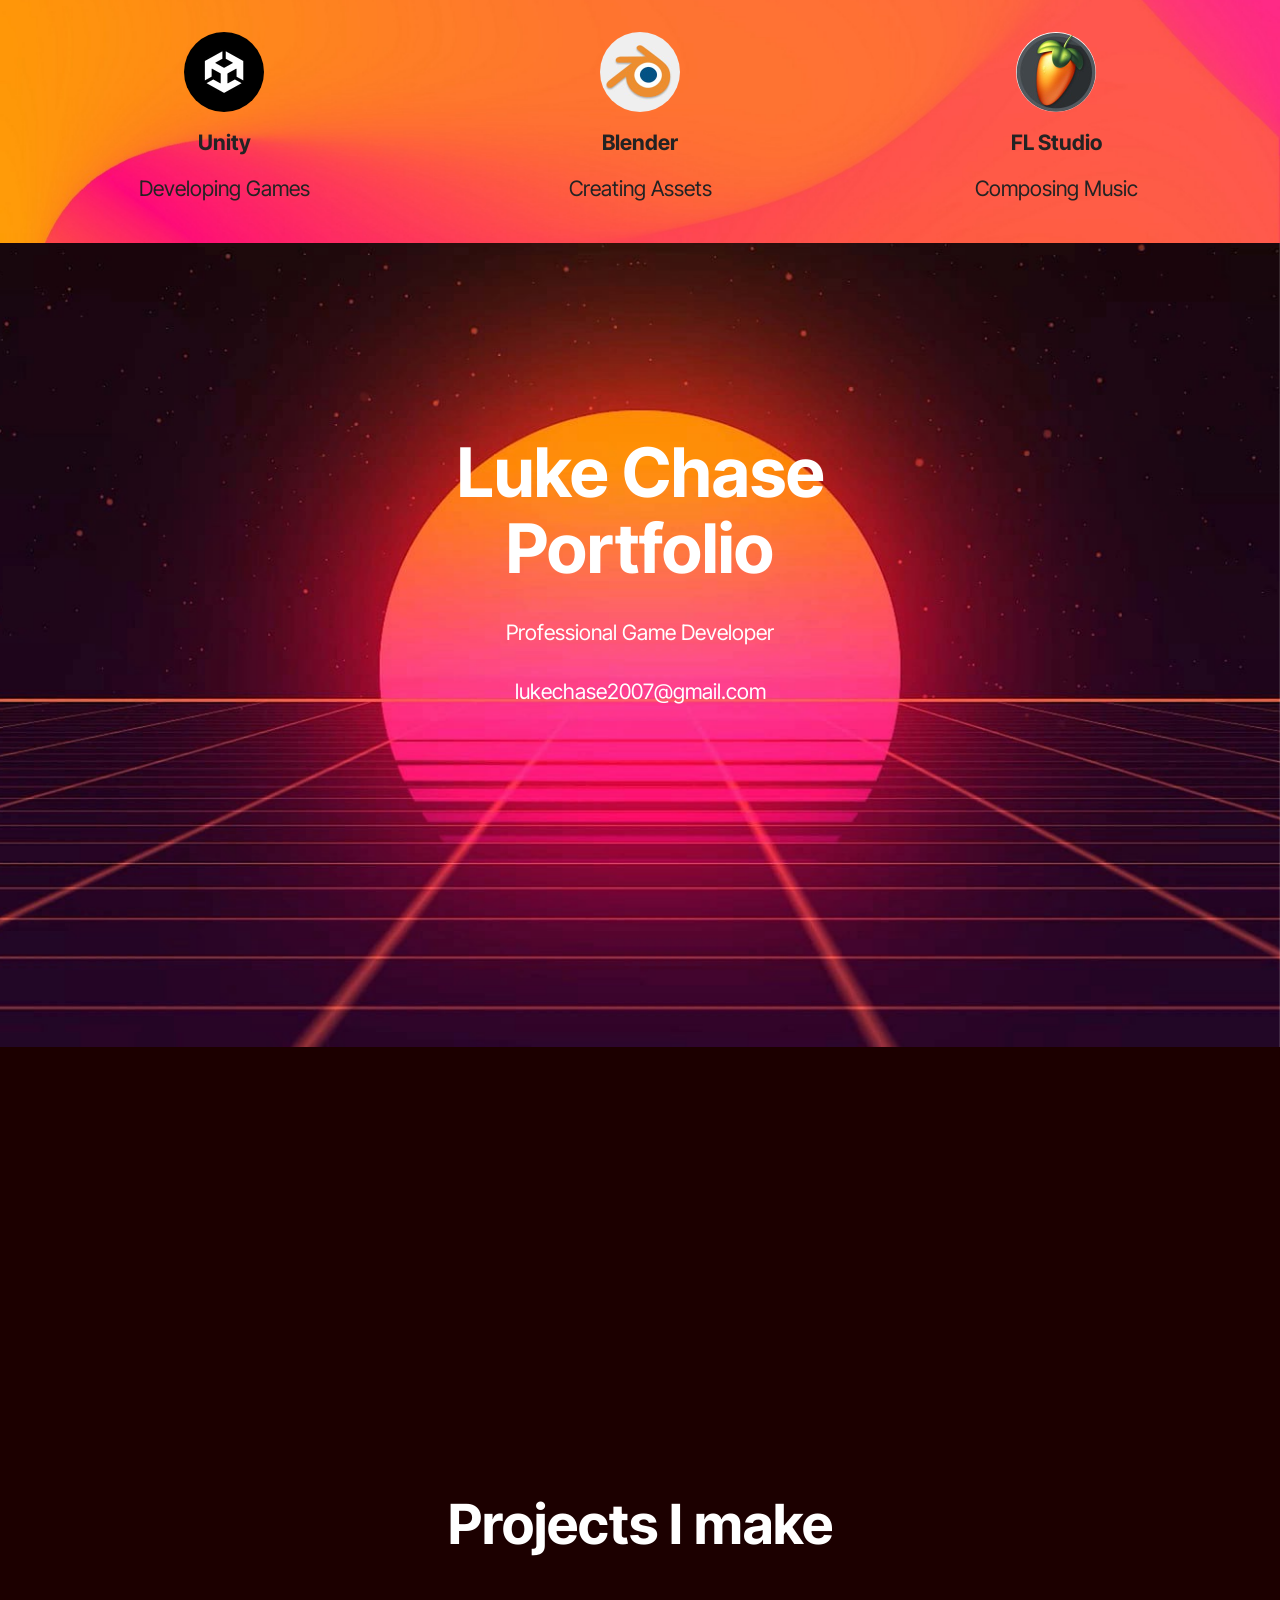
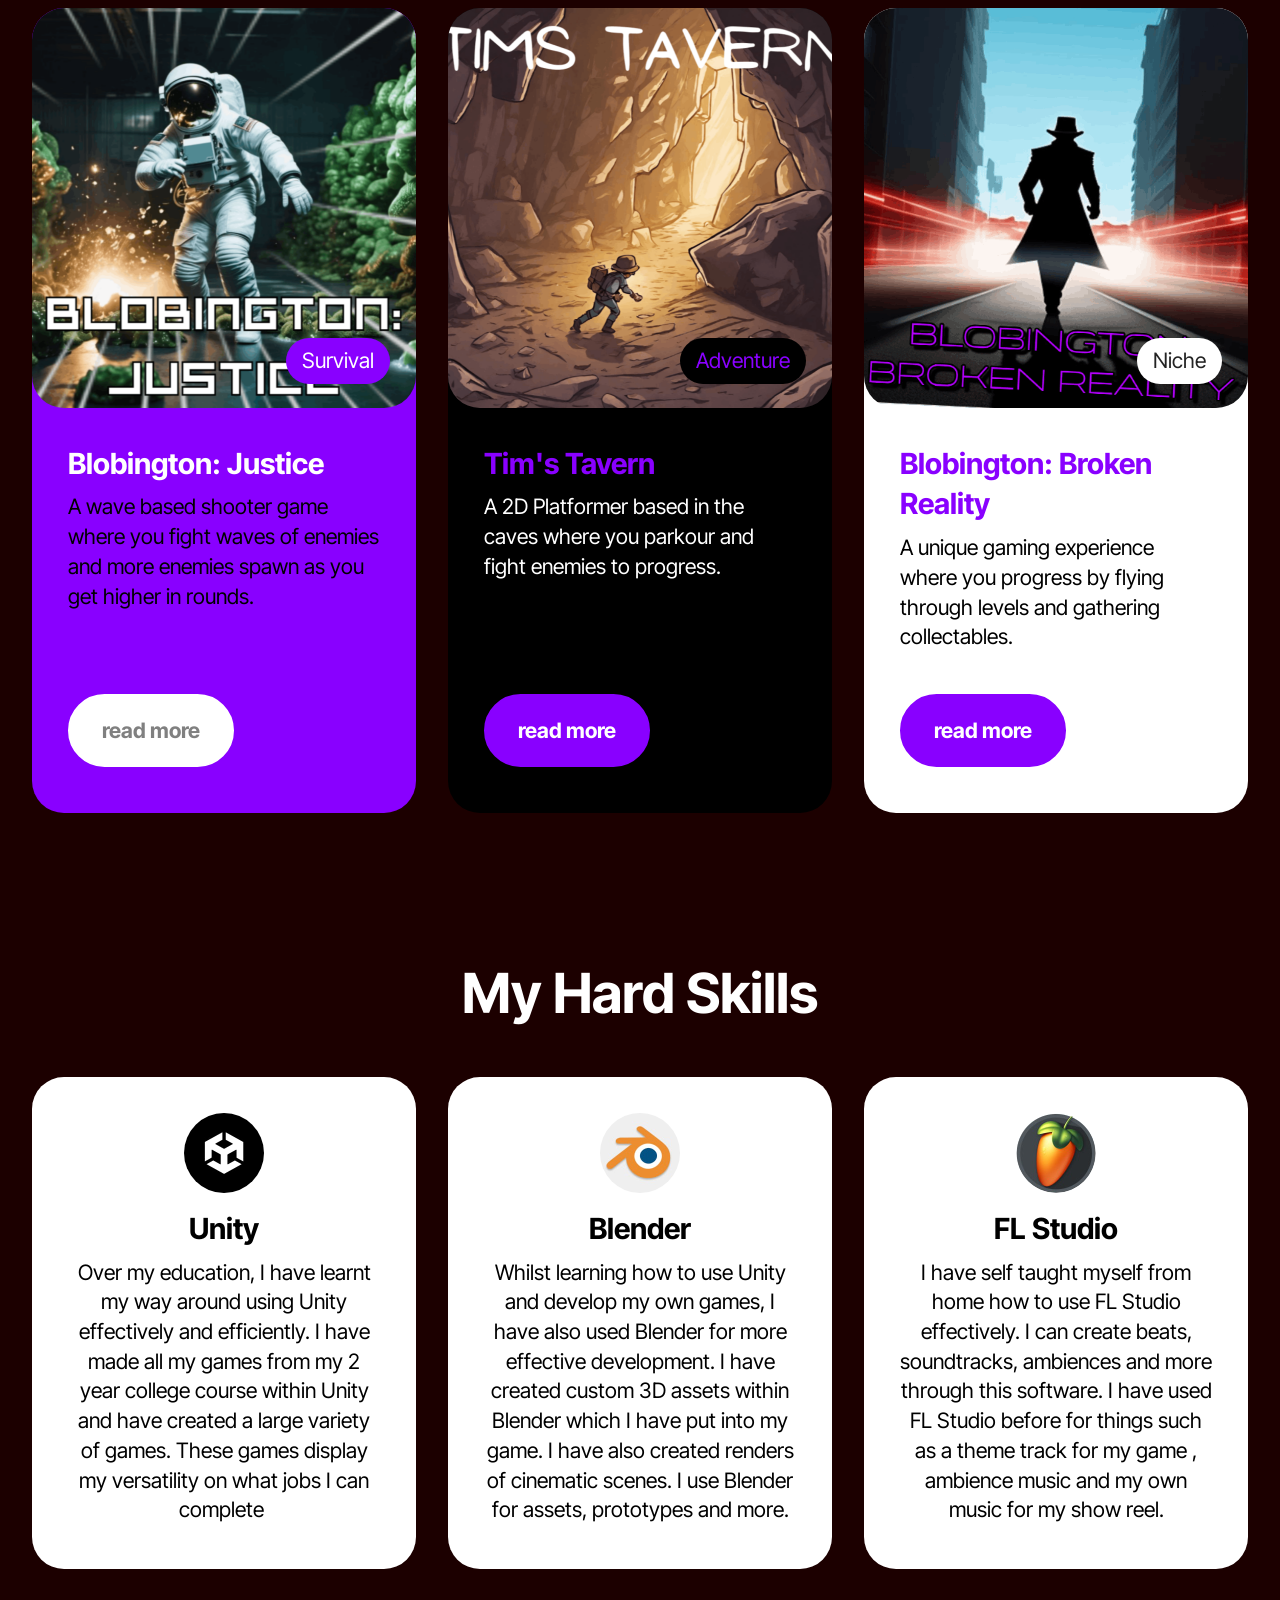
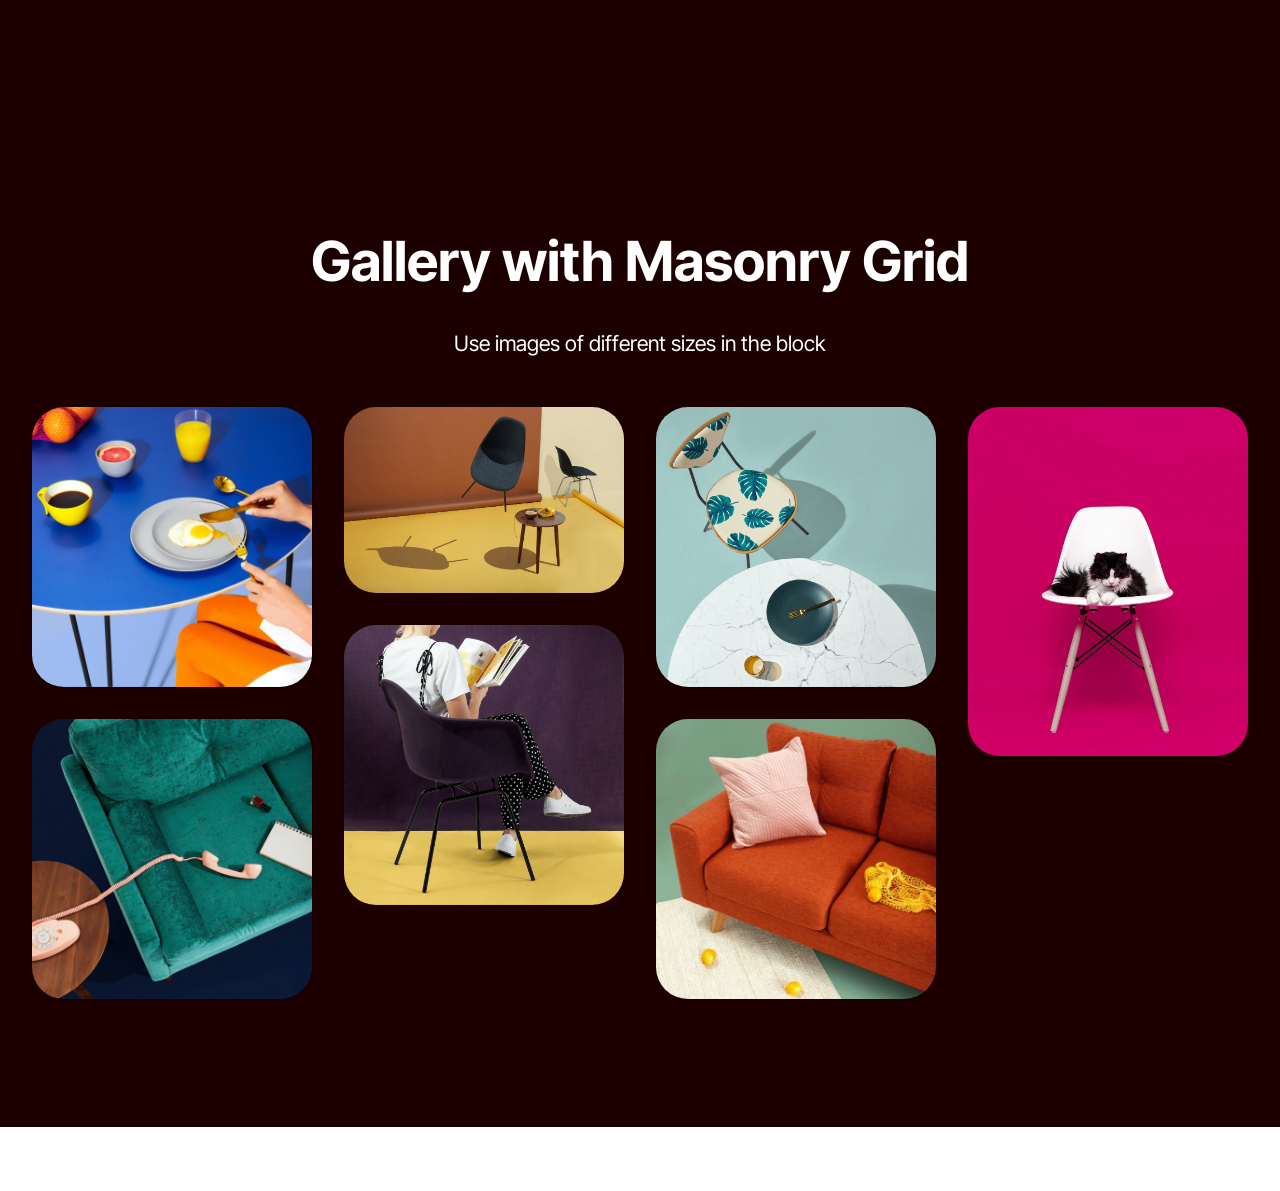
==== index.html @ 0fa48a73 "Add files via upload" ====
<!DOCTYPE html>
<html  >
<head>
  <!-- Site made with Mobirise Website Builder v5.9.18, https://mobirise.com -->
  <meta charset="UTF-8">
  <meta http-equiv="X-UA-Compatible" content="IE=edge">
  <meta name="generator" content="Mobirise v5.9.18, mobirise.com">
  <meta name="viewport" content="width=device-width, initial-scale=1, minimum-scale=1">
  <link rel="shortcut icon" href="assets/images/cold-gif-with-tydus-the-murderer-1.gif" type="image/x-icon">
  <meta name="description" content="">
  
  
  <title>portfolio</title>
  <link rel="stylesheet" href="assets/web/assets/mobirise-icons2/mobirise2.css">
  <link rel="stylesheet" href="assets/bootstrap/css/bootstrap.min.css">
  <link rel="stylesheet" href="assets/bootstrap/css/bootstrap-grid.min.css">
  <link rel="stylesheet" href="assets/bootstrap/css/bootstrap-reboot.min.css">
  <link rel="stylesheet" href="assets/parallax/jarallax.css">
  <link rel="stylesheet" href="assets/animatecss/animate.css">
  <link rel="stylesheet" href="assets/theme/css/style.css">
  <link rel="stylesheet" href="assets/gallery/style.css">
  <link rel="preload" href="https://fonts.googleapis.com/css?family=Inter+Tight:100,200,300,400,500,600,700,800,900,100i,200i,300i,400i,500i,600i,700i,800i,900i&display=swap" as="style" onload="this.onload=null;this.rel='stylesheet'">
  <noscript><link rel="stylesheet" href="https://fonts.googleapis.com/css?family=Inter+Tight:100,200,300,400,500,600,700,800,900,100i,200i,300i,400i,500i,600i,700i,800i,900i&display=swap"></noscript>
  <link rel="preload" as="style" href="assets/mobirise/css/mbr-additional.css?v=QtdokM"><link rel="stylesheet" href="assets/mobirise/css/mbr-additional.css?v=QtdokM" type="text/css">

  
  
  
</head>
<body>
  
  <section data-bs-version="5.1" class="features16 cid-uoDTfsb1Uc mbr-parallax-background" id="features016-1o">  
  
  
  
  <div class="container-fluid">
    
    <div class="row justify-content-center">
      <div class="item features-without-image col-12 col-lg-4">
        <div class="item-wrapper">
          <div class="card-box">
            <div class="img-box">
              <div class="image-wrapper mb-3">
                <img src="assets/images/channels4-profile-160x160.jpg" alt="Mobirise Website Builder">
              </div>
            </div>
            <h4 class="card-title mbr-fonts-style mb-0 display-7">
              <strong>Unity</strong></h4>
            <h5 class="card-text mbr-fonts-style mt-3 display-7">
              Developing Games</h5>
            <div class="link-wrap">
              
            </div>
          </div>
        </div>
      </div>
      <div class="item features-without-image col-12 col-lg-4">
        <div class="item-wrapper">
          <div class="card-box">
            <div class="img-box">
              <div class="image-wrapper mb-3">
                <img src="assets/images/00000015990-160x160.jpg" alt="Mobirise Website Builder">
              </div>
            </div>
            <h4 class="card-title mbr-fonts-style mb-0 display-7">
              <strong>Blender</strong></h4>
            <h5 class="card-text mbr-fonts-style mt-3 display-7">
              Creating Assets</h5>
            <div class="link-wrap">
              
            </div>
          </div>
        </div>
      </div>
      <div class="item features-without-image col-12 col-lg-4">
        <div class="item-wrapper">
          <div class="card-box">
            <div class="img-box">
              <div class="image-wrapper mb-3">
                <img src="assets/images/image-line-fl-studio-y6px-1-160x160.jpg" alt="Mobirise Website Builder">
              </div>
            </div>
            <h4 class="card-title mbr-fonts-style mb-0 display-7"><strong>FL Studio</strong></h4>
            <h5 class="card-text mbr-fonts-style mt-3 display-7">
              Composing Music</h5>
            <div class="link-wrap">
              
            </div>
          </div>
        </div>
      </div>
    </div>
  </div>
</section>

<section data-bs-version="5.1" class="header7 cid-tHeG8PGECK mbr-parallax-background" id="header07-3">
  

  
  
  <div class="topbg"></div>
  <div class="align-center container">
    <div class="row justify-content-center">
      <div class="col-md-12 col-lg-9">
        <h1 class="mbr-section-title mbr-fonts-style mb-4 display-1"><strong>Luke Chase </strong><br><strong>Portfolio</strong></h1>
        <p class="mbr-text mbr-fonts-style mb-4 display-7">
          Professional Game Developer<br><br>lukechase2007@gmail.com</p>
        
      </div>
    </div>

    <div class="row mt-5 justify-content-center">
      <div class="mbr-figure col-12 col-md-9"><iframe class="mbr-embedded-video" src="https://www.youtube.com/embed/Zobkpo_ST0g?rel=0&amp;amp;mute=1&amp;showinfo=0&amp;autoplay=1&amp;loop=1&amp;playlist=Zobkpo_ST0g" width="1280" height="720" frameborder="0" allowfullscreen></iframe></div>
    </div>
  </div>
</section>

<section data-bs-version="5.1" class="features1 cid-tIsi3HZcCy" id="features01-0">
  

  
  
  <div class="container-fluid">
    <div class="row justify-content-center mb-5">
      <div class="col-12">
        <h3 class="mbr-section-title mbr-fonts-style align-center mb-0 display-2"><strong>Projects I make</strong></h3>
        
      </div>
    </div>
    <div class="row justify-content-center">
      <div class="col-sm-6 col-md-12 mb-3 mb-lg-0 col-lg-4">
        <div class="card-wrap card1">
          <div class="image-wrap">
            <img src="assets/images/blobinton-justice-cover-art-881x881.png" alt="Mobirise Website Builder">
            <div class="social-row display-7">
              <div class="soc-item tag1">
                <span class="tag1 mbr-fonts-style display-7">Survival</span>
              </div>
            </div>
          </div>
          <div class="content-wrap">
            <h5 class="mbr-card-title card-title1 mbr-fonts-style align-left mb-2 display-5"><strong>Blobington: Justice</strong></h5>
            
            <p class="card-text1 mbr-fonts-style align-left mb-3 display-7">
              A wave based shooter game where you fight waves of enemies and more enemies spawn as you get higher in rounds.</p>
            <div class="mbr-section-btn align-left content-footer"><a class="btn article-btn btn-danger display-7" href="https://mobiri.se"><strong>read more</strong></a></div>
          </div>
        </div>
      </div>

      <div class="col-sm-6 col-md-12 mb-3 mb-lg-0 col-lg-4">
        <div class="card-wrap card2">
          <div class="image-wrap">
            <img src="assets/images/tims-tavern-881x881.png" alt="Mobirise Website Builder">
            <div class="social-row display-7">
              <div class="soc-item tag2">
                <span class="tag2 mbr-fonts-style display-7">
                  Adventure</span>
              </div>
            </div>
          </div>
          <div class="content-wrap">
            <h5 class="mbr-card-title card-title2 mbr-fonts-style align-left mb-2 display-5"><strong>Tim's Tavern</strong></h5>
            
            <p class="card-text2 mbr-fonts-style align-left mb-3 display-7">A 2D Platformer based in the caves where you parkour and fight enemies to progress.</p>
            <div class="mbr-section-btn btn-section align-left content-footer"><a class="btn article-btn btn-primary display-7" href="https://mobiri.se"><strong>read more</strong></a></div>
          </div>
        </div>
      </div>
      <div class="col-sm-6 col-md-12 mb-3 mb-lg-0 col-lg-4">
        <div class="card-wrap card3">
          <div class="image-wrap">
            <img src="assets/images/capture-1-610x662.png" alt="Mobirise Website Builder">
            <div class="social-row display-7">
              <div class="soc-item tag3">
                <span class="tag3 mbr-fonts-style display-7">Niche</span>
              </div>
            </div>
          </div>
          <div class="content-wrap">
            <h5 class="mbr-card-title card-title3 mbr-fonts-style align-left mb-2 display-5"><strong>Blobington: Broken Reality</strong></h5>
            
            <p class="card-text3 mbr-fonts-style align-left mb-3 display-7">A unique gaming experience where you progress by flying through levels and gathering collectables.</p>
            <div class="mbr-section-btn btn-section align-left content-footer"><a class="btn article-btn btn-success display-7" href="https://mobiri.se"><strong>read more</strong></a></div>
          </div>
        </div>
      </div>

      
    </div>
  </div>
</section>

<section data-bs-version="5.1" class="features19 cid-uoDYOx6cSm" id="features019-1p">
	

	
	
	<div class="container">
		<div class="row justify-content-center">
			<div class="col-12 mb-5 content-head">
				<h3 class="mbr-section-title mbr-fonts-style align-center mb-0 display-2"><strong>My Hard Skills</strong></h3>
				
			</div>
		</div>
		<div class="row">
			<div class="item features-without-image col-12 col-lg-4 item-mb active">
				<div class="item-wrapper">
					<div class="card-box align-left">
						<div class="img-wrapper mb-3">
							<img class="" src="assets/images/channels4-profile-1-160x160.jpg" alt="" data-slide-to="0" data-bs-slide-to="0">
						</div>
						<h5 class="card-title mbr-fonts-style display-5">
							<strong>Unity</strong></h5>
						<p class="card-text mbr-fonts-style display-7">Over my education, I have learnt my way around using Unity effectively and efficiently. I have made all my games from my 2 year college course within Unity and have created a large variety of games. These games display my versatility on what jobs I can complete&nbsp;</p>
					</div>
				</div>
			</div>
			
			<div class="item features-without-image col-12 col-lg-4 item-mb">
				<div class="item-wrapper">
					<div class="card-box align-left">
						<div class="img-wrapper mb-3">
							<img class="" src="assets/images/00000015990-1-160x160.jpg" alt="" data-slide-to="1" data-bs-slide-to="1">
						</div>
						<h5 class="card-title mbr-fonts-style display-5">
							<strong>Blender</strong></h5>
						<p class="card-text mbr-fonts-style display-7">Whilst learning how to use Unity and develop my own games, I have also used Blender for more effective development. I have created custom 3D assets within Blender which I have put into my game. I have also created renders of cinematic scenes. I use Blender for assets, prototypes and more.</p>
					</div>
				</div>
			</div><div class="item features-without-image col-12 col-lg-4 item-mb">
				<div class="item-wrapper">
					<div class="card-box align-left">
						<div class="img-wrapper mb-3">
							<img class="" src="assets/images/image-line-fl-studio-y6px-2-160x160.jpg" alt="" data-slide-to="2" data-bs-slide-to="2">
						</div>
						<h5 class="card-title mbr-fonts-style display-5">
							<strong>FL Studio</strong></h5>
						<p class="card-text mbr-fonts-style display-7">I have self taught myself from home how to use FL Studio effectively. I can create beats, soundtracks, ambiences and more through this software. I have used FL Studio before for things such as a theme track for my game , ambience music and my own music for my show reel.</p>
					</div>
				</div>
			</div>
		</div>
	</div>
</section>

<section data-bs-version="5.1" class="gallery1 mbr-gallery cid-urgH8d1E2m" id="gallery02-1s">   
    
    

    <div class="container-fluid">
        <div class="row justify-content-center">
            <div class="col-12 content-head">
                <div class="mbr-section-head mb-5">
                    <h3 class="mbr-section-title mbr-fonts-style align-center m-0 display-2"><strong>Gallery with Masonry Grid</strong></h3>
                    <h4 class="mbr-section-subtitle mbr-fonts-style align-center mb-0 mt-4 display-7">Use images of different sizes in the block</h4>
                </div>
            </div>
        </div>
        <div class="row mbr-gallery mbr-masonry" data-masonry="{&quot;percentPosition&quot;: true }">
            <div class="col-12 col-md-6 col-lg-3 item gallery-image">
                <div class="item-wrapper" data-toggle="modal" data-bs-toggle="modal" data-target="#urgK98vkzI-modal" data-bs-target="#urgK98vkzI-modal">
                    <img class="w-100" src="assets/images/gallery03.jpg" alt="Mobirise Website Builder" data-slide-to="0" data-bs-slide-to="0" data-target="#lb-urgK98vkzI" data-bs-target="#lb-urgK98vkzI">
                    <div class="icon-wrapper">
                        <span class="mobi-mbri mobi-mbri-search mbr-iconfont mbr-iconfont-btn"></span>
                    </div>
                </div>
                
            </div>
            <div class="col-12 col-md-6 col-lg-3 item gallery-image">
                <div class="item-wrapper" data-toggle="modal" data-bs-toggle="modal" data-target="#urgK98vkzI-modal" data-bs-target="#urgK98vkzI-modal">
                    <img class="w-100" src="assets/images/gallery13.jpg" alt="Mobirise Website Builder" data-slide-to="1" data-bs-slide-to="1" data-target="#lb-urgK98vkzI" data-bs-target="#lb-urgK98vkzI">
                    <div class="icon-wrapper">
                        <span class="mobi-mbri mobi-mbri-search mbr-iconfont mbr-iconfont-btn"></span>
                    </div>
                </div>
                
            </div>
            <div class="col-12 col-md-6 col-lg-3 item gallery-image">
                <div class="item-wrapper" data-toggle="modal" data-bs-toggle="modal" data-target="#urgK98vkzI-modal" data-bs-target="#urgK98vkzI-modal">
                    <img class="w-100" src="assets/images/gallery10.jpg" alt="Mobirise Website Builder" data-slide-to="2" data-bs-slide-to="2" data-target="#lb-urgK98vkzI" data-bs-target="#lb-urgK98vkzI">
                    <div class="icon-wrapper">
                        <span class="mobi-mbri mobi-mbri-search mbr-iconfont mbr-iconfont-btn"></span>
                    </div>
                </div>
                
            </div>
            <div class="col-12 col-md-6 col-lg-3 item gallery-image">
                <div class="item-wrapper" data-toggle="modal" data-bs-toggle="modal" data-target="#urgK98vkzI-modal" data-bs-target="#urgK98vkzI-modal">
                    <img class="w-100" src="assets/images/gallery08.jpg" alt="Mobirise Website Builder" data-slide-to="3" data-bs-slide-to="3" data-target="#lb-urgK98vkzI" data-bs-target="#lb-urgK98vkzI">
                    <div class="icon-wrapper">
                        <span class="mobi-mbri mobi-mbri-search mbr-iconfont mbr-iconfont-btn"></span>
                    </div>
                </div>
                
            </div>
            <div class="col-12 col-md-6 col-lg-3 item gallery-image">
                <div class="item-wrapper" data-toggle="modal" data-bs-toggle="modal" data-target="#urgK98vkzI-modal" data-bs-target="#urgK98vkzI-modal">
                    <img class="w-100" src="assets/images/gallery06.jpg" alt="Mobirise Website Builder" data-slide-to="4" data-bs-slide-to="4" data-target="#lb-urgK98vkzI" data-bs-target="#lb-urgK98vkzI">
                    <div class="icon-wrapper">
                        <span class="mobi-mbri mobi-mbri-search mbr-iconfont mbr-iconfont-btn"></span>
                    </div>
                </div>
                
            </div>
            <div class="col-12 col-md-6 col-lg-3 item gallery-image">
                <div class="item-wrapper" data-toggle="modal" data-bs-toggle="modal" data-target="#urgK98vkzI-modal" data-bs-target="#urgK98vkzI-modal">
                    <img class="w-100" src="assets/images/gallery02.jpg" alt="Mobirise Website Builder" data-slide-to="5" data-bs-slide-to="5" data-target="#lb-urgK98vkzI" data-bs-target="#lb-urgK98vkzI">
                    <div class="icon-wrapper">
                        <span class="mobi-mbri mobi-mbri-search mbr-iconfont mbr-iconfont-btn"></span>
                    </div>
                </div>
                
            </div>
            <div class="col-12 col-md-6 col-lg-3 item gallery-image">
                <div class="item-wrapper" data-toggle="modal" data-bs-toggle="modal" data-target="#urgK98vkzI-modal" data-bs-target="#urgK98vkzI-modal">
                    <img class="w-100" src="assets/images/gallery01.jpg" alt="Mobirise Website Builder" data-slide-to="6" data-bs-slide-to="6" data-target="#lb-urgK98vkzI" data-bs-target="#lb-urgK98vkzI">
                    <div class="icon-wrapper">
                        <span class="mobi-mbri mobi-mbri-search mbr-iconfont mbr-iconfont-btn"></span>
                    </div>
                </div>
                
            </div>
        </div>

        <div class="modal mbr-slider" tabindex="-1" role="dialog" aria-hidden="true" id="urgK98vkzI-modal">
            <div class="modal-dialog" role="document">
                <div class="modal-content">
                    <div class="modal-body">
                        <div class="carousel slide" id="lb-urgK98vkzI" data-interval="5000" data-bs-interval="5000">
                            <div class="carousel-inner">
                                <div class="carousel-item active">
                                    <img class="d-block w-100" src="assets/images/gallery03.jpg" alt="Mobirise Website Builder">
                                </div>
                                <div class="carousel-item">
                                    <img class="d-block w-100" src="assets/images/gallery13.jpg" alt="Mobirise Website Builder">
                                </div>
                                <div class="carousel-item">
                                    <img class="d-block w-100" src="assets/images/gallery10.jpg" alt="Mobirise Website Builder">
                                </div>
                                <div class="carousel-item">
                                    <img class="d-block w-100" src="assets/images/gallery08.jpg" alt="Mobirise Website Builder">
                                </div>
                                <div class="carousel-item">
                                    <img class="d-block w-100" src="assets/images/gallery06.jpg" alt="Mobirise Website Builder">
                                </div>
                                <div class="carousel-item">
                                    <img class="d-block w-100" src="assets/images/gallery02.jpg" alt="Mobirise Website Builder">
                                </div>
                                <div class="carousel-item">
                                    <img class="d-block w-100" src="assets/images/gallery01.jpg" alt="Mobirise Website Builder">
                                </div>
                            </div>
                            <ol class="carousel-indicators">
                                <li data-slide-to="0" data-bs-slide-to="0" class="active" data-target="#lb-urgK98vkzI" data-bs-target="#lb-urgK98vkzI"></li>
                                <li data-slide-to="1" data-bs-slide-to="1" data-target="#lb-urgK98vkzI" data-bs-target="#lb-urgK98vkzI"></li>
                                <li data-slide-to="2" data-bs-slide-to="2" data-target="#lb-urgK98vkzI" data-bs-target="#lb-urgK98vkzI"></li>
                                <li data-slide-to="3" data-bs-slide-to="3" data-target="#lb-urgK98vkzI" data-bs-target="#lb-urgK98vkzI"></li>
                                <li data-slide-to="4" data-bs-slide-to="4" data-target="#lb-urgK98vkzI" data-bs-target="#lb-urgK98vkzI"></li>
                                <li data-slide-to="5" data-bs-slide-to="5" data-target="#lb-urgK98vkzI" data-bs-target="#lb-urgK98vkzI"></li>
                                <li data-slide-to="6" data-bs-slide-to="6" data-target="#lb-urgK98vkzI" data-bs-target="#lb-urgK98vkzI"></li>
                            </ol>
                            <a role="button" href="" class="close" data-dismiss="modal" data-bs-dismiss="modal" aria-label="Close">
                            </a>
                            <a class="carousel-control-prev carousel-control" role="button" data-slide="prev" data-bs-slide="prev" href="#lb-urgK98vkzI">
                                <span class="mobi-mbri mobi-mbri-arrow-prev" aria-hidden="true"></span>
                                <span class="sr-only visually-hidden">Previous</span>
                            </a>
                            <a class="carousel-control-next carousel-control" role="button" data-slide="next" data-bs-slide="next" href="#lb-urgK98vkzI">
                                <span class="mobi-mbri mobi-mbri-arrow-next" aria-hidden="true"></span>
                                <span class="sr-only visually-hidden">Next</span>
                            </a>
                        </div>
                    </div>
                </div>
            </div>
        </div>
    </div>
</section><section class="display-7" style="padding: 0;align-items: center;justify-content: center;flex-wrap: wrap;    align-content: center;display: flex;position: relative;height: 4rem;"><a href="https://mobiri.se/3436846" style="flex: 1 1;height: 4rem;position: absolute;width: 100%;z-index: 1;"><img alt="" style="height: 4rem;" src="[data-uri]"></a><p style="margin: 0;text-align: center;" class="display-7">&#8204;</p><a style="z-index:1" href="https://mobirise.com/builder/ai-website-maker.html">AI Website Maker</a></section><script src="assets/bootstrap/js/bootstrap.bundle.min.js"></script>  <script src="assets/parallax/jarallax.js"></script>  <script src="assets/smoothscroll/smooth-scroll.js"></script>  <script src="assets/ytplayer/index.js"></script>  <script src="assets/masonry/masonry.pkgd.min.js"></script>  <script src="assets/imagesloaded/imagesloaded.pkgd.min.js"></script>  <script src="assets/theme/js/script.js"></script>  <script src="assets/gallery/player.min.js"></script>  <script src="assets/gallery/script.js"></script>  
  
  
  <input name="animation" type="hidden">
  </body>
</html>
---- assets/web/assets/mobirise-icons2/mobirise2.css ----
@font-face {
  font-family: 'Moririse2';
  font-display: swap;
  src:  url('mobirise2.eot?f2bix4');
  src:  url('mobirise2.eot?f2bix4#iefix') format('embedded-opentype'),
    url('mobirise2.ttf?f2bix4') format('truetype'),
    url('mobirise2.woff?f2bix4') format('woff'),
    url('mobirise2.svg?f2bix4#mobirise2') format('svg');
  font-weight: normal;
  font-style: normal;
}

[class^="mobi-"], [class*=" mobi-"] {
  /* use !important to prevent issues with browser extensions that change fonts */
  font-family: 'Moririse2' !important;
  speak: none;
  font-style: normal;
  font-weight: normal;
  font-variant: normal;
  text-transform: none;
  line-height: 1;

  /* Better Font Rendering =========== */
  -webkit-font-smoothing: antialiased;
  -moz-osx-font-smoothing: grayscale;
}

.mobi-mbri-add-submenu:before {
  content: "\e900";
}
.mobi-mbri-alert:before {
  content: "\e901";
}
.mobi-mbri-align-center:before {
  content: "\e902";
}
.mobi-mbri-align-justify:before {
  content: "\e903";
}
.mobi-mbri-align-left:before {
  content: "\e904";
}
.mobi-mbri-align-right:before {
  content: "\e905";
}
.mobi-mbri-android:before {
  content: "\e906";
}
.mobi-mbri-apple:before {
  content: "\e907";
}
.mobi-mbri-arrow-down:before {
  content: "\e908";
}
.mobi-mbri-arrow-next:before {
  content: "\e909";
}
.mobi-mbri-arrow-prev:before {
  content: "\e90a";
}
.mobi-mbri-arrow-up:before {
  content: "\e90b";
}
.mobi-mbri-bold:before {
  content: "\e90c";
}
.mobi-mbri-bookmark:before {
  content: "\e90d";
}
.mobi-mbri-bootstrap:before {
  content: "\e90e";
}
.mobi-mbri-briefcase:before {
  content: "\e90f";
}
.mobi-mbri-browse:before {
  content: "\e910";
}
.mobi-mbri-bulleted-list:before {
  content: "\e911";
}
.mobi-mbri-calendar:before {
  content: "\e912";
}
.mobi-mbri-camera:before {
  content: "\e913";
}
.mobi-mbri-cart-add:before {
  content: "\e914";
}
.mobi-mbri-cart-full:before {
  content: "\e915";
}
.mobi-mbri-cash:before {
  content: "\e916";
}
.mobi-mbri-change-style:before {
  content: "\e917";
}
.mobi-mbri-chat:before {
  content: "\e918";
}
.mobi-mbri-clock:before {
  content: "\e919";
}
.mobi-mbri-close:before {
  content: "\e91a";
}
.mobi-mbri-cloud:before {
  content: "\e91b";
}
.mobi-mbri-code:before {
  content: "\e91c";
}
.mobi-mbri-contact-form:before {
  content: "\e91d";
}
.mobi-mbri-credit-card:before {
  content: "\e91e";
}
.mobi-mbri-cursor-click:before {
  content: "\e91f";
}
.mobi-mbri-cust-feedback:before {
  content: "\e920";
}
.mobi-mbri-database:before {
  content: "\e921";
}
.mobi-mbri-delivery:before {
  content: "\e922";
}
.mobi-mbri-desktop:before {
  content: "\e923";
}
.mobi-mbri-devices:before {
  content: "\e924";
}
.mobi-mbri-down:before {
  content: "\e925";
}
.mobi-mbri-download-2:before {
  content: "\e926";
}
.mobi-mbri-download:before {
  content: "\e927";
}
.mobi-mbri-drag-n-drop-2:before {
  content: "\e928";
}
.mobi-mbri-drag-n-drop:before {
  content: "\e929";
}
.mobi-mbri-edit-2:before {
  content: "\e92a";
}
.mobi-mbri-edit:before {
  content: "\e92b";
}
.mobi-mbri-error:before {
  content: "\e92c";
}
.mobi-mbri-extension:before {
  content: "\e92d";
}
.mobi-mbri-features:before {
  content: "\e92e";
}
.mobi-mbri-file:before {
  content: "\e92f";
}
.mobi-mbri-flag:before {
  content: "\e930";
}
.mobi-mbri-folder:before {
  content: "\e931";
}
.mobi-mbri-gift:before {
  content: "\e932";
}
.mobi-mbri-github:before {
  content: "\e933";
}
.mobi-mbri-globe-2:before {
  content: "\e934";
}
.mobi-mbri-globe:before {
  content: "\e935";
}
.mobi-mbri-growing-chart:before {
  content: "\e936";
}
.mobi-mbri-hearth:before {
  content: "\e937";
}
.mobi-mbri-help:before {
  content: "\e938";
}
.mobi-mbri-home:before {
  content: "\e939";
}
.mobi-mbri-hot-cup:before {
  content: "\e93a";
}
.mobi-mbri-idea:before {
  content: "\e93b";
}
.mobi-mbri-image-gallery:before {
  content: "\e93c";
}
.mobi-mbri-image-slider:before {
  content: "\e93d";
}
.mobi-mbri-info:before {
  content: "\e93e";
}
.mobi-mbri-italic:before {
  content: "\e93f";
}
.mobi-mbri-key:before {
  content: "\e940";
}
.mobi-mbri-laptop:before {
  content: "\e941";
}
.mobi-mbri-layers:before {
  content: "\e942";
}
.mobi-mbri-left-right:before {
  content: "\e943";
}
.mobi-mbri-left:before {
  content: "\e944";
}
.mobi-mbri-letter:before {
  content: "\e945";
}
.mobi-mbri-like:before {
  content: "\e946";
}
.mobi-mbri-link:before {
  content: "\e947";
}
.mobi-mbri-lock:before {
  content: "\e948";
}
.mobi-mbri-login:before {
  content: "\e949";
}
.mobi-mbri-logout:before {
  content: "\e94a";
}
.mobi-mbri-magic-stick:before {
  content: "\e94b";
}
.mobi-mbri-map-pin:before {
  content: "\e94c";
}
.mobi-mbri-menu:before {
  content: "\e94d";
}
.mobi-mbri-mobile-2:before {
  content: "\e94e";
}
.mobi-mbri-mobile-horizontal:before {
  content: "\e94f";
}
.mobi-mbri-mobile:before {
  content: "\e950";
}
.mobi-mbri-mobirise:before {
  content: "\e951";
}
.mobi-mbri-more-horizontal:before {
  content: "\e952";
}
.mobi-mbri-more-vertical:before {
  content: "\e953";
}
.mobi-mbri-music:before {
  content: "\e954";
}
.mobi-mbri-new-file:before {
  content: "\e955";
}
.mobi-mbri-numbered-list:before {
  content: "\e956";
}
.mobi-mbri-opened-folder:before {
  content: "\e957";
}
.mobi-mbri-pages:before {
  content: "\e958";
}
.mobi-mbri-paper-plane:before {
  content: "\e959";
}
.mobi-mbri-paperclip:before {
  content: "\e95a";
}
.mobi-mbri-phone:before {
  content: "\e95b";
}
.mobi-mbri-photo:before {
  content: "\e95c";
}
.mobi-mbri-photos:before {
  content: "\e95d";
}
.mobi-mbri-pin:before {
  content: "\e95e";
}
.mobi-mbri-play:before {
  content: "\e95f";
}
.mobi-mbri-plus:before {
  content: "\e960";
}
.mobi-mbri-preview:before {
  content: "\e961";
}
.mobi-mbri-print:before {
  content: "\e962";
}
.mobi-mbri-protect:before {
  content: "\e963";
}
.mobi-mbri-question:before {
  content: "\e964";
}
.mobi-mbri-quote-left:before {
  content: "\e965";
}
.mobi-mbri-quote-right:before {
  content: "\e966";
}
.mobi-mbri-redo:before {
  content: "\e967";
}
.mobi-mbri-refresh:before {
  content: "\e968";
}
.mobi-mbri-responsive-2:before {
  content: "\e969";
}
.mobi-mbri-responsive:before {
  content: "\e96a";
}
.mobi-mbri-right:before {
  content: "\e96b";
}
.mobi-mbri-rocket:before {
  content: "\e96c";
}
.mobi-mbri-sad-face:before {
  content: "\e96d";
}
.mobi-mbri-sale:before {
  content: "\e96e";
}
.mobi-mbri-save:before {
  content: "\e96f";
}
.mobi-mbri-search:before {
  content: "\e970";
}
.mobi-mbri-setting-2:before {
  content: "\e971";
}
.mobi-mbri-setting-3:before {
  content: "\e972";
}
.mobi-mbri-setting:before {
  content: "\e973";
}
.mobi-mbri-share:before {
  content: "\e974";
}
.mobi-mbri-shopping-bag:before {
  content: "\e975";
}
.mobi-mbri-shopping-basket:before {
  content: "\e976";
}
.mobi-mbri-shopping-cart:before {
  content: "\e977";
}
.mobi-mbri-sites:before {
  content: "\e978";
}
.mobi-mbri-smile-face:before {
  content: "\e979";
}
.mobi-mbri-speed:before {
  content: "\e97a";
}
.mobi-mbri-star:before {
  content: "\e97b";
}
.mobi-mbri-success:before {
  content: "\e97c";
}
.mobi-mbri-sun:before {
  content: "\e97d";
}
.mobi-mbri-sun2:before {
  content: "\e97e";
}
.mobi-mbri-tablet-vertical:before {
  content: "\e97f";
}
.mobi-mbri-tablet:before {
  content: "\e980";
}
.mobi-mbri-target:before {
  content: "\e981";
}
.mobi-mbri-timer:before {
  content: "\e982";
}
.mobi-mbri-to-ftp:before {
  content: "\e983";
}
.mobi-mbri-to-local-drive:before {
  content: "\e984";
}
.mobi-mbri-touch-swipe:before {
  content: "\e985";
}
.mobi-mbri-touch:before {
  content: "\e986";
}
.mobi-mbri-trash:before {
  content: "\e987";
}
.mobi-mbri-underline:before {
  content: "\e988";
}
.mobi-mbri-undo:before {
  content: "\e989";
}
.mobi-mbri-unlink:before {
  content: "\e98a";
}
.mobi-mbri-unlock:before {
  content: "\e98b";
}
.mobi-mbri-up-down:before {
  content: "\e98c";
}
.mobi-mbri-up:before {
  content: "\e98d";
}
.mobi-mbri-update:before {
  content: "\e98e";
}
.mobi-mbri-upload-2:before {
  content: "\e98f";
}
.mobi-mbri-upload:before {
  content: "\e990";
}
.mobi-mbri-user-2:before {
  content: "\e991";
}
.mobi-mbri-user:before {
  content: "\e992";
}
.mobi-mbri-users:before {
  content: "\e993";
}
.mobi-mbri-video-play:before {
  content: "\e994";
}
.mobi-mbri-video:before {
  content: "\e995";
}
.mobi-mbri-watch:before {
  content: "\e996";
}
.mobi-mbri-website-theme-2:before {
  content: "\e997";
}
.mobi-mbri-website-theme:before {
  content: "\e998";
}
.mobi-mbri-wifi:before {
  content: "\e999";
}
.mobi-mbri-windows:before {
  content: "\e99a";
}
.mobi-mbri-zoom-in:before {
  content: "\e99b";
}
.mobi-mbri-zoom-out:before {
  content: "\e99c";
}
---- assets/parallax/jarallax.css ----
.jarallax {
    position: relative;
    z-index: 0;
}
.jarallax > .jarallax-img {
    position: absolute;
    object-fit: cover;
    /* support for plugin https://github.com/bfred-it/object-fit-images */
    font-family: 'object-fit: cover;';
    top: 0;
    left: 0;
    width: 100%;
    height: 100%;
    z-index: -1;
}
---- assets/theme/css/style.css ----
@charset "UTF-8";
section {
  background-color: #ffffff;
}

body {
  font-style: normal;
  line-height: 1.5;
  font-weight: 400;
  color: #232323;
  position: relative;
}

button {
  background-color: transparent;
  border-color: transparent;
}

.embla__button,
.carousel-control {
  background-color: #edefea !important;
  opacity: 0.8 !important;
  color: #464845 !important;
  border-color: #edefea !important;
}

.carousel .close,
.modalWindow .close {
  background-color: #edefea !important;
  color: #464845 !important;
  border-color: #edefea !important;
  opacity: 0.8 !important;
}

.carousel .close:hover,
.modalWindow .close:hover {
  opacity: 1 !important;
}

.carousel-indicators li {
  background-color: #edefea !important;
  border: 2px solid #464845 !important;
}

.carousel-indicators li:hover,
.carousel-indicators li:active {
  opacity: 0.8 !important;
}

.embla__button:hover,
.carousel-control:hover {
  background-color: #edefea !important;
  opacity: 1 !important;
}

.modalWindow-video-container {
  height: 80%;
}

section,
.container,
.container-fluid {
  position: relative;
  word-wrap: break-word;
}

a.mbr-iconfont:hover {
  text-decoration: none;
}

.article .lead p,
.article .lead ul,
.article .lead ol,
.article .lead pre,
.article .lead blockquote {
  margin-bottom: 0;
}

a {
  font-style: normal;
  font-weight: 400;
  cursor: pointer;
}
a, a:hover {
  text-decoration: none;
}

.mbr-section-title {
  font-style: normal;
  line-height: 1.3;
}

.mbr-section-subtitle {
  line-height: 1.3;
}

.mbr-text {
  font-style: normal;
  line-height: 1.7;
}

h1,
h2,
h3,
h4,
h5,
h6,
.display-1,
.display-2,
.display-4,
.display-5,
.display-7,
span,
p,
a {
  line-height: 1;
  word-break: break-word;
  word-wrap: break-word;
  font-weight: 400;
}

b,
strong {
  font-weight: bold;
}

input:-webkit-autofill, input:-webkit-autofill:hover, input:-webkit-autofill:focus, input:-webkit-autofill:active {
  transition-delay: 9999s;
  -webkit-transition-property: background-color, color;
  transition-property: background-color, color;
}

textarea[type=hidden] {
  display: none;
}

section {
  background-position: 50% 50%;
  background-repeat: no-repeat;
  background-size: cover;
}
section .mbr-background-video,
section .mbr-background-video-preview {
  position: absolute;
  bottom: 0;
  left: 0;
  right: 0;
  top: 0;
}

.hidden {
  visibility: hidden;
}

.mbr-z-index20 {
  z-index: 20;
}

/*! Base colors */
.mbr-white {
  color: #ffffff;
}

.mbr-black {
  color: #111111;
}

.mbr-bg-white {
  background-color: #ffffff;
}

.mbr-bg-black {
  background-color: #000000;
}

/*! Text-aligns */
.align-left {
  text-align: left;
}

.align-center {
  text-align: center;
}

.align-right {
  text-align: right;
}

/*! Font-weight  */
.mbr-light {
  font-weight: 300;
}

.mbr-regular {
  font-weight: 400;
}

.mbr-semibold {
  font-weight: 500;
}

.mbr-bold {
  font-weight: 700;
}

/*! Media  */
.media-content {
  flex-basis: 100%;
}

.media-container-row {
  display: flex;
  flex-direction: row;
  flex-wrap: wrap;
  justify-content: center;
  align-content: center;
  align-items: start;
}
.media-container-row .media-size-item {
  width: 400px;
}

.media-container-column {
  display: flex;
  flex-direction: column;
  flex-wrap: wrap;
  justify-content: center;
  align-content: center;
  align-items: stretch;
}
.media-container-column > * {
  width: 100%;
}

@media (min-width: 992px) {
  .media-container-row {
    flex-wrap: nowrap;
  }
}
figure {
  margin-bottom: 0;
  overflow: hidden;
}

figure[mbr-media-size] {
  transition: width 0.1s;
}

img,
iframe {
  display: block;
  width: 100%;
}

.card {
  background-color: transparent;
  border: none;
}

.card-box {
  width: 100%;
}

.card-img {
  text-align: center;
  flex-shrink: 0;
  -webkit-flex-shrink: 0;
}

.media {
  max-width: 100%;
  margin: 0 auto;
}

.mbr-figure {
  align-self: center;
}

.media-container > div {
  max-width: 100%;
}

.mbr-figure img,
.card-img img {
  width: 100%;
}

@media (max-width: 991px) {
  .media-size-item {
    width: auto !important;
  }
  .media {
    width: auto;
  }
  .mbr-figure {
    width: 100% !important;
  }
}
/*! Buttons */
.mbr-section-btn {
  margin-left: -0.6rem;
  margin-right: -0.6rem;
  font-size: 0;
}

.btn {
  font-weight: 600;
  border-width: 1px;
  font-style: normal;
  margin: 0.6rem 0.6rem;
  white-space: normal;
  transition: all 0.2s ease-in-out;
  display: inline-flex;
  align-items: center;
  justify-content: center;
  word-break: break-word;
}

.btn-sm {
  font-weight: 600;
  letter-spacing: 0px;
  transition: all 0.3s ease-in-out;
}

.btn-md {
  font-weight: 600;
  letter-spacing: 0px;
  transition: all 0.3s ease-in-out;
}

.btn-lg {
  font-weight: 600;
  letter-spacing: 0px;
  transition: all 0.3s ease-in-out;
}

.btn-form {
  margin: 0;
}
.btn-form:hover {
  cursor: pointer;
}

nav .mbr-section-btn {
  margin-left: 0rem;
  margin-right: 0rem;
}

/*! Btn icon margin */
.btn .mbr-iconfont,
.btn.btn-sm .mbr-iconfont {
  order: 1;
  cursor: pointer;
  margin-left: 0.5rem;
  vertical-align: sub;
}

.btn.btn-md .mbr-iconfont,
.btn.btn-md .mbr-iconfont {
  margin-left: 0.8rem;
}

.mbr-regular {
  font-weight: 400;
}

.mbr-semibold {
  font-weight: 500;
}

.mbr-bold {
  font-weight: 700;
}

[type=submit] {
  -webkit-appearance: none;
}

/*! Full-screen */
.mbr-fullscreen .mbr-overlay {
  min-height: 100vh;
}

.mbr-fullscreen {
  display: flex;
  display: -moz-flex;
  display: -ms-flex;
  display: -o-flex;
  align-items: center;
  min-height: 100vh;
  padding-top: 3rem;
  padding-bottom: 3rem;
}

/*! Map */
.map {
  height: 25rem;
  position: relative;
}
.map iframe {
  width: 100%;
  height: 100%;
}

/*! Scroll to top arrow */
.mbr-arrow-up {
  bottom: 25px;
  right: 90px;
  position: fixed;
  text-align: right;
  z-index: 5000;
  color: #ffffff;
  font-size: 22px;
}

.mbr-arrow-up a {
  background: rgba(0, 0, 0, 0.2);
  border-radius: 50%;
  color: #fff;
  display: inline-block;
  height: 60px;
  width: 60px;
  border: 2px solid #fff;
  outline-style: none !important;
  position: relative;
  text-decoration: none;
  transition: all 0.3s ease-in-out;
  cursor: pointer;
  text-align: center;
}
.mbr-arrow-up a:hover {
  background-color: rgba(0, 0, 0, 0.4);
}
.mbr-arrow-up a i {
  line-height: 60px;
}

.mbr-arrow-up-icon {
  display: block;
  color: #fff;
}

.mbr-arrow-up-icon::before {
  content: "›";
  display: inline-block;
  font-family: serif;
  font-size: 22px;
  line-height: 1;
  font-style: normal;
  position: relative;
  top: 6px;
  left: -4px;
  transform: rotate(-90deg);
}

/*! Arrow Down */
.mbr-arrow {
  position: absolute;
  bottom: 45px;
  left: 50%;
  width: 60px;
  height: 60px;
  cursor: pointer;
  background-color: rgba(80, 80, 80, 0.5);
  border-radius: 50%;
  transform: translateX(-50%);
}
@media (max-width: 767px) {
  .mbr-arrow {
    display: none;
  }
}
.mbr-arrow > a {
  display: inline-block;
  text-decoration: none;
  outline-style: none;
  animation: arrowdown 1.7s ease-in-out infinite;
  color: #ffffff;
}
.mbr-arrow > a > i {
  position: absolute;
  top: -2px;
  left: 15px;
  font-size: 2rem;
}

#scrollToTop a i::before {
  content: "";
  position: absolute;
  display: block;
  border-bottom: 2.5px solid #fff;
  border-left: 2.5px solid #fff;
  width: 27.8%;
  height: 27.8%;
  left: 50%;
  top: 51%;
  transform: translateY(-30%) translateX(-50%) rotate(135deg);
}

@keyframes arrowdown {
  0% {
    transform: translateY(0px);
  }
  50% {
    transform: translateY(-5px);
  }
  100% {
    transform: translateY(0px);
  }
}
@media (max-width: 500px) {
  .mbr-arrow-up {
    left: 0;
    right: 0;
    text-align: center;
  }
}
/*Gradients animation*/
@keyframes gradient-animation {
  from {
    background-position: 0% 100%;
    animation-timing-function: ease-in-out;
  }
  to {
    background-position: 100% 0%;
    animation-timing-function: ease-in-out;
  }
}
.bg-gradient {
  background-size: 200% 200%;
  animation: gradient-animation 5s infinite alternate;
  -webkit-animation: gradient-animation 5s infinite alternate;
}

.menu .navbar-brand {
  display: -webkit-flex;
}
.menu .navbar-brand span {
  display: flex;
  display: -webkit-flex;
}
.menu .navbar-brand .navbar-caption-wrap {
  display: -webkit-flex;
}
.menu .navbar-brand .navbar-logo img {
  display: -webkit-flex;
  width: auto;
}
@media (min-width: 768px) and (max-width: 991px) {
  .menu .navbar-toggleable-sm .navbar-nav {
    display: -ms-flexbox;
  }
}
@media (max-width: 991px) {
  .menu .navbar-collapse {
    max-height: 93.5vh;
  }
  .menu .navbar-collapse.show {
    overflow: auto;
  }
}
@media (min-width: 992px) {
  .menu .navbar-nav.nav-dropdown {
    display: -webkit-flex;
  }
  .menu .navbar-toggleable-sm .navbar-collapse {
    display: -webkit-flex !important;
  }
  .menu .collapsed .navbar-collapse {
    max-height: 93.5vh;
  }
  .menu .collapsed .navbar-collapse.show {
    overflow: auto;
  }
}
@media (max-width: 767px) {
  .menu .navbar-collapse {
    max-height: 80vh;
  }
}

.nav-link .mbr-iconfont {
  margin-right: 0.5rem;
}

.navbar {
  display: -webkit-flex;
  -webkit-flex-wrap: wrap;
  -webkit-align-items: center;
  -webkit-justify-content: space-between;
}

.navbar-collapse {
  -webkit-flex-basis: 100%;
  -webkit-flex-grow: 1;
  -webkit-align-items: center;
}

.nav-dropdown .link {
  padding: 0.667em 1.667em !important;
  margin: 0 !important;
}

.nav {
  display: -webkit-flex;
  -webkit-flex-wrap: wrap;
}

.row {
  display: -webkit-flex;
  -webkit-flex-wrap: wrap;
}

.justify-content-center {
  -webkit-justify-content: center;
}

.form-inline {
  display: -webkit-flex;
}

.card-wrapper {
  -webkit-flex: 1;
}

.carousel-control {
  z-index: 10;
  display: -webkit-flex;
}

.carousel-controls {
  display: -webkit-flex;
}

.media {
  display: -webkit-flex;
}

.form-group:focus {
  outline: none;
}

.jq-selectbox__select {
  padding: 7px 0;
  position: relative;
}

.jq-selectbox__dropdown {
  overflow: hidden;
  border-radius: 10px;
  position: absolute;
  top: 100%;
  left: 0 !important;
  width: 100% !important;
}

.jq-selectbox__trigger-arrow {
  right: 0;
  transform: translateY(-50%);
}

.jq-selectbox li {
  padding: 1.07em 0.5em;
}

input[type=range] {
  padding-left: 0 !important;
  padding-right: 0 !important;
}

.modal-dialog,
.modal-content {
  height: 100%;
}

.modal-dialog .carousel-inner {
  height: calc(100vh - 1.75rem);
}
@media (max-width: 575px) {
  .modal-dialog .carousel-inner {
    height: calc(100vh - 1rem);
  }
}

.carousel-item {
  text-align: center;
}

.carousel-item img {
  margin: auto;
}

.navbar-toggler {
  align-self: flex-start;
  padding: 0.25rem 0.75rem;
  font-size: 1.25rem;
  line-height: 1;
  background: transparent;
  border: 1px solid transparent;
  border-radius: 0.25rem;
}

.navbar-toggler:focus,
.navbar-toggler:hover {
  text-decoration: none;
  box-shadow: none;
}

.navbar-toggler-icon {
  display: inline-block;
  width: 1.5em;
  height: 1.5em;
  vertical-align: middle;
  content: "";
  background: no-repeat center center;
  background-size: 100% 100%;
}

.navbar-toggler-left {
  position: absolute;
  left: 1rem;
}

.navbar-toggler-right {
  position: absolute;
  right: 1rem;
}

.card-img {
  width: auto;
}

.menu .navbar.collapsed:not(.beta-menu) {
  flex-direction: column;
}

.carousel-item.active,
.carousel-item-next,
.carousel-item-prev {
  display: flex;
}

.note-air-layout .dropup .dropdown-menu,
.note-air-layout .navbar-fixed-bottom .dropdown .dropdown-menu {
  bottom: initial !important;
}

html,
body {
  height: auto;
  min-height: 100vh;
}

.dropup .dropdown-toggle::after {
  display: none;
}

.form-asterisk {
  font-family: initial;
  position: absolute;
  top: -2px;
  font-weight: normal;
}

.form-control-label {
  position: relative;
  cursor: pointer;
  margin-bottom: 0.357em;
  padding: 0;
}

.alert {
  color: #ffffff;
  border-radius: 0;
  border: 0;
  font-size: 1.1rem;
  line-height: 1.5;
  margin-bottom: 1.875rem;
  padding: 1.25rem;
  position: relative;
  text-align: center;
}
.alert.alert-form::after {
  background-color: inherit;
  bottom: -7px;
  content: "";
  display: block;
  height: 14px;
  left: 50%;
  margin-left: -7px;
  position: absolute;
  transform: rotate(45deg);
  width: 14px;
}

.form-control {
  background-color: #ffffff;
  background-clip: border-box;
  color: #232323;
  line-height: 1rem !important;
  height: auto;
  padding: 1.2rem 2rem;
  transition: border-color 0.25s ease 0s;
  border: 1px solid transparent !important;
  border-radius: 4px;
  box-shadow: rgba(0, 0, 0, 0.07) 0px 1px 1px 0px, rgba(0, 0, 0, 0.07) 0px 1px 3px 0px, rgba(0, 0, 0, 0.03) 0px 0px 0px 1px;
}
.form-active .form-control:invalid {
  border-color: red;
}

.row > * {
  padding-right: 1rem;
  padding-left: 1rem;
}

form .row {
  margin-left: -0.6rem;
  margin-right: -0.6rem;
}
form .row [class*=col] {
  padding-left: 0.6rem;
  padding-right: 0.6rem;
}

form .mbr-section-btn {
  padding-left: 0.6rem;
  padding-right: 0.6rem;
}

form .form-check-input {
  margin-top: 0.5;
}

textarea.form-control {
  line-height: 1.5rem !important;
}

.form-group {
  margin-bottom: 1.2rem;
}

.form-control,
form .btn {
  min-height: 48px;
}

.gdpr-block label span.textGDPR input[name=gdpr] {
  top: 7px;
}

.form-control:focus {
  box-shadow: none;
}

:focus {
  outline: none;
}

.mbr-overlay {
  background-color: #000;
  bottom: 0;
  left: 0;
  opacity: 0.5;
  position: absolute;
  right: 0;
  top: 0;
  z-index: 0;
  pointer-events: none;
}

blockquote {
  font-style: italic;
  padding: 3rem;
  font-size: 1.09rem;
  position: relative;
  border-left: 3px solid;
}

ul,
ol,
pre,
blockquote {
  margin-bottom: 2.3125rem;
}

.mt-4 {
  margin-top: 2rem !important;
}

.mb-4 {
  margin-bottom: 2rem !important;
}

.container,
.container-fluid {
  padding-left: 16px;
  padding-right: 16px;
}

.row {
  margin-left: -16px;
  margin-right: -16px;
}
.row > [class*=col] {
  padding-left: 16px;
  padding-right: 16px;
}

@media (min-width: 992px) {
  .container-fluid {
    padding-left: 32px;
    padding-right: 32px;
  }
}
@media (max-width: 991px) {
  .mbr-container {
    padding-left: 16px;
    padding-right: 16px;
  }
}
.app-video-wrapper > img {
  opacity: 1;
}

.app-video-wrapper {
  background: transparent;
}

.item {
  position: relative;
}

.dropdown-menu .dropdown-menu {
  left: 100%;
}

.dropdown-item + .dropdown-menu {
  display: none;
}

.dropdown-item:hover + .dropdown-menu,
.dropdown-menu:hover {
  display: block;
}

@media (min-aspect-ratio: 16/9) {
  .mbr-video-foreground {
    height: 300% !important;
    top: -100% !important;
  }
}
@media (max-aspect-ratio: 16/9) {
  .mbr-video-foreground {
    width: 300% !important;
    left: -100% !important;
  }
}.engine {
	position: absolute;
	text-indent: -2400px;
	text-align: center;
	padding: 0;
	top: 0;
	left: -2400px;
}
---- assets/gallery/style.css ----
/*-------

   Gallery

-------*/
.mbr-gallery .mbr-gallery-item {
  position: relative;
  display: inline-block;
  width: 25%;
  cursor: pointer; }

@media (max-width: 768px) {
  .mbr-gallery .mbr-gallery-item {
    width: 50%; } }
@media (max-width: 400px) {
  .mbr-gallery .mbr-gallery-item {
    width: 100%; } }
.mbr-gallery .icon-focus,
.mbr-gallery .icon-video {
  position: absolute;
  top: calc(50% - 32px);
  left: calc(50% - 24px);
  font-family: 'Moririse2' !important;
  font-size: 3rem !important;
  color: #fff;
  opacity: 0;
  transition: .2s opacity ease-in-out;
  z-index: 5; }

.mbr-gallery .icon-focus::before {
  content: '\e970'; }

.mbr-gallery .icon-video::before {
  content: '\e95f'; }

.mbr-gallery .mbr-gallery-item > div:hover .icon-focus,
.mbr-gallery .mbr-gallery-item > div:hover .icon-video {
  opacity: 1; }

.mbr-gallery .mbr-gallery-item img {
  width: 100%;
  opacity: 1;
  -webkit-transition: .2s opacity ease-in-out;
  transition: .2s opacity ease-in-out; }

.mbr-gallery .mbr-gallery-item > div:hover img {
  opacity: 1; }

.mbr-gallery .mbr-gallery-item > div {
  background: #fff;
  display: block;
  outline: none;
  position: relative; }

.mbr-gallery .mbr-gallery-item .icon {
  -webkit-transform: translateX(-50%) translateY(-50%);
  -webkit-transition: .2s opacity ease-in-out;
  color: #000;
  font-size: 30px;
  height: 69px;
  left: 50%;
  opacity: 0;
  position: absolute;
  top: 50%;
  transform: translateX(-50%) translateY(-50%);
  transition: .2s opacity ease-in-out;
  width: 69px; }

.mbr-gallery .mbr-gallery-item .icon::after,
.mbr-gallery .mbr-gallery-item .icon::before {
  content: '';
  display: block;
  position: absolute;
  height: 69px;
  width: 1px;
  margin-left: 34.5px;
  background-color: #fff; }

.mbr-gallery .mbr-gallery-item .icon::after {
  width: 69px;
  height: 1px;
  margin-left: 0;
  margin-top: 34.5px; }

.mbr-gallery .mbr-gallery-item > div:hover .icon {
  opacity: 1; }

.mbr-gallery .mbr-gallery-item > div:hover::before {
  opacity: .9; }

.mbr-gallery .mbr-gallery-item > div:hover .mbr-gallery-title {
  background: transparent !important; }

/* remove spacing */
.mbr-gallery .mbr-gallery-row.no-gutter {
  margin: 0; }

.mbr-gallery .mbr-gallery-row.no-gutter .mbr-gallery-item {
  padding: 0; }

/* container */
.mbr-gallery .container.mbr-gallery-layout-default {
  padding: 93px 0; }

/* fix horizontal scrollbar */
.mbr-gallery .mbr-gallery-layout-article,
.mbr-gallery .mbr-gallery-layout-default {
  overflow: hidden; }

/* lightbox */
.mbr-gallery .modal {
  position: fixed;
  overflow: hidden;
  padding-right: 0 !important; }

.mbr-gallery .modal-content {
  border-radius: 0;
  border: none;
  background: transparent; }

.mbr-gallery .modal-body {
  padding: 0; }

.mbr-gallery .modal-body img {
  width: 100%; }

.mbr-gallery .modal .close {
  position: fixed;
  background: #1b1b1b;
  opacity: .5;
  font-size: 35px;
  font-weight: 300;
  width: 70px;
  height: 70px;
  border-radius: 50%;
  color: #fff;
  top: 2.5rem;
  right: 2.5rem;
  line-height: 70px;
  border: none;
  text-align: center;
  text-shadow: none;
  z-index: 5;
  -webkit-transition: opacity .3s ease;
  -moz-transition: opacity .3s ease;
  -o-transition: opacity .3s ease;
  transition: opacity .3s ease;
  font-family: 'Moririse2'; }
  .mbr-gallery .modal .close::before {
    content: '\e91a'; }

.mbr-gallery .modal .close:hover {
  opacity: 1;
  background: #000;
  color: #fff; }

.mbr-gallery .modal-dialog {
  max-width: 100% !important; }

.mbr-gallery .modal.in .modal-dialog {
  margin: 0 auto; }

/* modal back color opacity */
.modal-backdrop.in {
  opacity: .8;
  filter: alpha(opacity=80); }

@media (max-width: 768px) {
  .mbr-gallery .carousel-control,
  .mbr-gallery .carousel-indicators,
  .mbr-gallery .modal .close {
    position: fixed; } }
/* fix fade in effect */
.mbr-gallery .modal.fade .modal-dialog {
  -webkit-transition: margin-top .3s ease-out;
  -moz-transition: margin-top .3s ease-out;
  -o-transition: margin-top .3s ease-out;
  transition: margin-top .3s ease-out; }

.mbr-gallery .modal.fade .modal-dialog,
.mbr-gallery .modal.in .modal-dialog {
  -webkit-transform: none;
  -ms-transform: none;
  -o-transform: none;
  transform: none; }

/*-------

   Slider

-------*/
.mbr-slider .carousel-inner > .active,
.mbr-slider .carousel-inner > .next,
.mbr-slider .carousel-inner > .prev {
  display: table; }

.mbr-slider .carousel-control {
  position: absolute;
  width: 70px;
  height: 70px;
  top: 50%;
  margin-top: -35px;
  line-height: 70px;
  border-radius: 50%;
  font-size: 35px;
  border: 0;
  opacity: .5;
  text-shadow: none;
  z-index: 5;
  color: #fff;
  -webkit-transition: all .2s ease-in-out 0s;
  -o-transition: all .2s ease-in-out 0s;
  transition: all .2s ease-in-out 0s; }

.mbr-gallery .mbr-slider .carousel-control {
  position: fixed; }

@media (max-width: 991px) {
  .mbr-gallery .mbr-slider .carousel-control {
    bottom: 2.5rem;
    margin-top: 0;
    top: auto;
    z-index: 17; } }
.mbr-gallery .mbr-slider .carousel-inner > .active {
  display: block; }

.mbr-slider .carousel-control.left {
  left: 0;
  margin-left: 2.5rem; }

.mbr-slider .carousel-control.right {
  right: 0;
  margin-right: 2.5rem; }

.mbr-slider .carousel-control .icon-next,
.mbr-slider .carousel-control .icon-prev {
  margin-top: -18px;
  font-size: 40px;
  line-height: 27px; }

.mbr-slider .carousel-control:hover {
  background: #1b1b1b;
  color: #fff;
  opacity: 1; }

.mbr-slider .carousel-indicators {
  position: absolute;
  bottom: 0;
  margin-bottom: 1.5rem !important; }

@media (max-width: 543px) {
  .mbr-slider .carousel-indicators {
    display: none; } }
.carousel-indicators .active,
.carousel-indicators li {
  width: 15px;
  height: 15px;
  margin: 3px;
  background: #1b1b1b;
  opacity: .5; }

.carousel-indicators .active {
  background: #fff; }

.carousel-indicators li {
  max-width: 15px;
  max-height: 15px;
  border-radius: 50%; }

.container .carousel-indicators {
  margin-bottom: 3px; }

.mbr-gallery .mbr-slider .carousel-indicators {
  position: fixed;
  margin-bottom: 2.5rem !important; }

@media (max-width: 991px) {
  .mbr-gallery .mbr-slider .carousel-indicators {
    margin-bottom: 3.625rem !important;
    padding-left: 2.5rem;
    padding-right: 2.5rem; } }
.mbr-slider .carousel-indicators .active,
.mbr-slider .carousel-indicators li {
  width: 7px;
  height: 7px;
  margin: 3px;
  background: #1b1b1b;
  border: 4px solid #1b1b1b;
  opacity: .5; }

.mbr-slider .carousel-indicators .active {
  background: #fff; }

@media (max-width: 767px) {
  .mbr-slider .carousel-control {
    top: auto;
    bottom: 20px; }

  .mbr-slider > .container .carousel-control {
    margin-bottom: 0; } }
/* boxed slider */
.mbr-slider > .boxed-slider {
  position: relative;
  padding: 93px 0; }

.mbr-slider > .boxed-slider > div {
  position: relative; }

.mbr-slider > .container img {
  width: 100%; }

.mbr-slider > .container img + .row {
  position: absolute;
  top: 50%;
  left: 0;
  right: 0;
  -webkit-transform: translateY(-50%);
  -moz-transform: translateY(-50%);
  transform: translateY(-50%);
  z-index: 2; }

.mbr-slider .mbr-section {
  padding: 0;
  background-attachment: scroll; }

.mbr-slider .mbr-table-cell {
  padding: 0; }

.mbr-slider > .container .carousel-indicators {
  margin-bottom: 3px; }

/* article slider */
.mbr-slider > .article-slider .mbr-section,
.mbr-slider > .article-slider .mbr-section .mbr-table-cell {
  padding-top: 0;
  padding-bottom: 0; }

.modal-backdrop.show {
  opacity: .7; }

.video-container .mbr-background-video iframe {
  width: 100%;
  height: 100%; }

.mbr-gallery-item__hided {
  position: absolute !important;
  left: 0 !important;
  width: 0 !important;
  height: 0;
  padding: 0 !important; }

.mbr-gallery-item__hided img {
  display: none !important; }

.mbr-gallery-item__hided span {
  display: none !important; }

.mbr-gallery-filter {
  padding-top: 30px;
  padding-bottom: 30px;
  text-align: center; }
  .mbr-gallery-filter li {
    display: inline-block;
    padding: 5px 0;
    transition: all .3s ease-out; }
    .mbr-gallery-filter li .btn {
      cursor: pointer; }
  .mbr-gallery-filter.gallery-filter__bg li {
    color: #fff; }
  .mbr-gallery-filter.gallery-filter__bg .active {
    color: #000;
    background-color: #fff; }
  .mbr-gallery-filter ul {
    display: inline-block;
    width: 100%;
    padding-left: 0;
    margin-bottom: 0;
    list-style: none; }

.mbr-gallery-item > div {
  position: relative; }

.mbr-gallery-item--p1 {
  padding: 0.5rem; }

.mbr-gallery-item--p2 {
  padding: 1rem; }

.mbr-gallery-item--p3 {
  padding: 1.5rem; }

.mbr-gallery-item--p4 {
  padding: 2rem; }

.mbr-gallery-item--p5 {
  padding: 2.5rem; }

.mbr-gallery-item--p6 {
  padding: 3rem; }

.mbr-gallery .mbr-gallery-item--p4 {
  width: 33.333%; }

.mbr-gallery .mbr-gallery-item--p6, .mbr-gallery .mbr-gallery-item--p5 {
  width: 50%; }

@media (max-width: 992px) {
  .mbr-gallery-item--p1 {
    padding: 0.5rem; }

  .mbr-gallery-item--p2 {
    padding: 0.8rem; }

  .mbr-gallery-item--p3 {
    padding: 1rem; }

  .mbr-gallery-item--p4 {
    padding: 1.5rem; }

  .mbr-gallery-item--p5 {
    padding: 1.8rem; }

  .mbr-gallery-item--p6 {
    padding: 2rem; }

  .mbr-gallery .mbr-gallery-item--p2,
  .mbr-gallery .mbr-gallery-item--p3 {
    width: 50%; }

  .mbr-gallery .mbr-gallery-item--p6,
  .mbr-gallery .mbr-gallery-item--p5,
  .mbr-gallery .mbr-gallery-item--p4 {
    width: 100%; } }
@media (max-width: 400px) {
  .mbr-gallery .mbr-gallery-item--p3,
  .mbr-gallery .mbr-gallery-item--p2,
  .mbr-gallery .mbr-gallery-item--p1 {
    width: 100%; } }
---- assets/mobirise/css/mbr-additional.css ----
.btn {
  border-width: 2px;
}
img,
.card-wrap,
.card-wrapper,
.video-wrapper,
.mbr-figure iframe,
.google-map iframe,
.slide-content,
.plan,
.card,
.item-wrapper {
  border-radius: 2rem !important;
}
.video-wrapper {
  overflow: hidden;
}
body {
  font-family: Inter Tight;
}
.display-1 {
  font-family: 'Inter Tight', sans-serif;
  font-size: 5rem;
  line-height: 1;
}
.display-1 > .mbr-iconfont {
  font-size: 6.25rem;
}
.display-2 {
  font-family: 'Inter Tight', sans-serif;
  font-size: 4rem;
  line-height: 1;
}
.display-2 > .mbr-iconfont {
  font-size: 5rem;
}
.display-4 {
  font-family: 'Inter Tight', sans-serif;
  font-size: 1.4rem;
  line-height: 1.5;
}
.display-4 > .mbr-iconfont {
  font-size: 1.75rem;
}
.display-5 {
  font-family: 'Inter Tight', sans-serif;
  font-size: 2rem;
  line-height: 1.5;
}
.display-5 > .mbr-iconfont {
  font-size: 2.5rem;
}
.display-7 {
  font-family: 'Inter Tight', sans-serif;
  font-size: 1.4rem;
  line-height: 1.3;
}
.display-7 > .mbr-iconfont {
  font-size: 1.75rem;
}
/* ---- Fluid typography for mobile devices ---- */
/* 1.4 - font scale ratio ( bootstrap == 1.42857 ) */
/* 100vw - current viewport width */
/* (48 - 20)  48 == 48rem == 768px, 20 == 20rem == 320px(minimal supported viewport) */
/* 0.65 - min scale variable, may vary */
@media (max-width: 992px) {
  .display-1 {
    font-size: 4rem;
  }
}
@media (max-width: 768px) {
  .display-1 {
    font-size: 3.5rem;
    font-size: calc( 2.4rem + (5 - 2.4) * ((100vw - 20rem) / (48 - 20)));
    line-height: calc( 1.1 * (2.4rem + (5 - 2.4) * ((100vw - 20rem) / (48 - 20))));
  }
  .display-2 {
    font-size: 3.2rem;
    font-size: calc( 2.05rem + (4 - 2.05) * ((100vw - 20rem) / (48 - 20)));
    line-height: calc( 1.3 * (2.05rem + (4 - 2.05) * ((100vw - 20rem) / (48 - 20))));
  }
  .display-4 {
    font-size: 1.12rem;
    font-size: calc( 1.14rem + (1.4 - 1.14) * ((100vw - 20rem) / (48 - 20)));
    line-height: calc( 1.4 * (1.14rem + (1.4 - 1.14) * ((100vw - 20rem) / (48 - 20))));
  }
  .display-5 {
    font-size: 1.6rem;
    font-size: calc( 1.35rem + (2 - 1.35) * ((100vw - 20rem) / (48 - 20)));
    line-height: calc( 1.4 * (1.35rem + (2 - 1.35) * ((100vw - 20rem) / (48 - 20))));
  }
  .display-7 {
    font-size: 1.12rem;
    font-size: calc( 1.14rem + (1.4 - 1.14) * ((100vw - 20rem) / (48 - 20)));
    line-height: calc( 1.4 * (1.14rem + (1.4 - 1.14) * ((100vw - 20rem) / (48 - 20))));
  }
}
@media (min-width: 992px) and (max-width: 1400px) {
  .display-1 {
    font-size: 3.5rem;
    font-size: calc( 2.4rem + (5 - 2.4) * ((100vw - 62rem) / (87 - 62)));
    line-height: calc( 1.1 * (2.4rem + (5 - 2.4) * ((100vw - 62rem) / (87 - 62))));
  }
  .display-2 {
    font-size: 3.2rem;
    font-size: calc( 2.05rem + (4 - 2.05) * ((100vw - 62rem) / (87 - 62)));
    line-height: calc( 1.3 * (2.05rem + (4 - 2.05) * ((100vw - 62rem) / (87 - 62))));
  }
  .display-4 {
    font-size: 1.12rem;
    font-size: calc( 1.14rem + (1.4 - 1.14) * ((100vw - 62rem) / (87 - 62)));
    line-height: calc( 1.4 * (1.14rem + (1.4 - 1.14) * ((100vw - 62rem) / (87 - 62))));
  }
  .display-5 {
    font-size: 1.6rem;
    font-size: calc( 1.35rem + (2 - 1.35) * ((100vw - 62rem) / (87 - 62)));
    line-height: calc( 1.4 * (1.35rem + (2 - 1.35) * ((100vw - 62rem) / (87 - 62))));
  }
  .display-7 {
    font-size: 1.12rem;
    font-size: calc( 1.14rem + (1.4 - 1.14) * ((100vw - 62rem) / (87 - 62)));
    line-height: calc( 1.4 * (1.14rem + (1.4 - 1.14) * ((100vw - 62rem) / (87 - 62))));
  }
}
/* Buttons */
.btn {
  padding: 1.25rem 2rem;
  border-radius: 4px;
}
@media (max-width: 767px) {
  .btn {
    padding: 0.75rem 1.5rem;
  }
}
.btn-sm {
  padding: 0.6rem 1.2rem;
  border-radius: 4px;
}
.btn-md {
  padding: 0.6rem 1.2rem;
  border-radius: 4px;
}
.btn-lg {
  padding: 1.25rem 2rem;
  border-radius: 4px;
}
.bg-primary {
  background-color: #8900ff !important;
}
.bg-success {
  background-color: #8900ff !important;
}
.bg-info {
  background-color: #8900ff !important;
}
.bg-warning {
  background-color: #a0e2e1 !important;
}
.bg-danger {
  background-color: #ffffff !important;
}
.btn-primary,
.btn-primary:active {
  background-color: #8900ff !important;
  border-color: #8900ff !important;
  color: #ffffff !important;
  box-shadow: none;
}
.btn-primary:hover,
.btn-primary:focus,
.btn-primary.focus,
.btn-primary.active {
  color: inherit;
  background-color: #a133ff !important;
  border-color: #a133ff !important;
  box-shadow: none;
}
.btn-primary.disabled,
.btn-primary:disabled {
  color: #ffffff !important;
  background-color: #a133ff !important;
  border-color: #a133ff !important;
}
.btn-secondary,
.btn-secondary:active {
  background-color: #8900ff !important;
  border-color: #8900ff !important;
  color: #ffffff !important;
  box-shadow: none;
}
.btn-secondary:hover,
.btn-secondary:focus,
.btn-secondary.focus,
.btn-secondary.active {
  color: inherit;
  background-color: #a133ff !important;
  border-color: #a133ff !important;
  box-shadow: none;
}
.btn-secondary.disabled,
.btn-secondary:disabled {
  color: #ffffff !important;
  background-color: #a133ff !important;
  border-color: #a133ff !important;
}
.btn-info,
.btn-info:active {
  background-color: #8900ff !important;
  border-color: #8900ff !important;
  color: #ffffff !important;
  box-shadow: none;
}
.btn-info:hover,
.btn-info:focus,
.btn-info.focus,
.btn-info.active {
  color: inherit;
  background-color: #a133ff !important;
  border-color: #a133ff !important;
  box-shadow: none;
}
.btn-info.disabled,
.btn-info:disabled {
  color: #ffffff !important;
  background-color: #a133ff !important;
  border-color: #a133ff !important;
}
.btn-success,
.btn-success:active {
  background-color: #8900ff !important;
  border-color: #8900ff !important;
  color: #ffffff !important;
  box-shadow: none;
}
.btn-success:hover,
.btn-success:focus,
.btn-success.focus,
.btn-success.active {
  color: inherit;
  background-color: #a133ff !important;
  border-color: #a133ff !important;
  box-shadow: none;
}
.btn-success.disabled,
.btn-success:disabled {
  color: #ffffff !important;
  background-color: #a133ff !important;
  border-color: #a133ff !important;
}
.btn-warning,
.btn-warning:active {
  background-color: #a0e2e1 !important;
  border-color: #a0e2e1 !important;
  color: #1f6463 !important;
  box-shadow: none;
}
.btn-warning:hover,
.btn-warning:focus,
.btn-warning.focus,
.btn-warning.active {
  color: inherit;
  background-color: #c7eeed !important;
  border-color: #c7eeed !important;
  box-shadow: none;
}
.btn-warning.disabled,
.btn-warning:disabled {
  color: #1f6463 !important;
  background-color: #c7eeed !important;
  border-color: #c7eeed !important;
}
.btn-danger,
.btn-danger:active {
  background-color: #ffffff !important;
  border-color: #ffffff !important;
  color: #808080 !important;
  box-shadow: none;
}
.btn-danger:hover,
.btn-danger:focus,
.btn-danger.focus,
.btn-danger.active {
  color: inherit;
  background-color: #ffffff !important;
  border-color: #ffffff !important;
  box-shadow: none;
}
.btn-danger.disabled,
.btn-danger:disabled {
  color: #808080 !important;
  background-color: #ffffff !important;
  border-color: #ffffff !important;
}
.btn-white,
.btn-white:active {
  background-color: #eff0ec !important;
  border-color: #eff0ec !important;
  color: #757b62 !important;
  box-shadow: none;
}
.btn-white:hover,
.btn-white:focus,
.btn-white.focus,
.btn-white.active {
  color: inherit;
  background-color: #ffffff !important;
  border-color: #ffffff !important;
  box-shadow: none;
}
.btn-white.disabled,
.btn-white:disabled {
  color: #757b62 !important;
  background-color: #ffffff !important;
  border-color: #ffffff !important;
}
.btn-black,
.btn-black:active {
  background-color: #232323 !important;
  border-color: #232323 !important;
  color: #ffffff !important;
  box-shadow: none;
}
.btn-black:hover,
.btn-black:focus,
.btn-black.focus,
.btn-black.active {
  color: inherit;
  background-color: #3d3d3d !important;
  border-color: #3d3d3d !important;
  box-shadow: none;
}
.btn-black.disabled,
.btn-black:disabled {
  color: #ffffff !important;
  background-color: #3d3d3d !important;
  border-color: #3d3d3d !important;
}
.btn-primary-outline,
.btn-primary-outline:active {
  background-color: transparent !important;
  border-color: #8900ff;
  color: #8900ff;
}
.btn-primary-outline:hover,
.btn-primary-outline:focus,
.btn-primary-outline.focus,
.btn-primary-outline.active {
  color: #5a00a8 !important;
  background-color: transparent !important;
  border-color: #5a00a8 !important;
  box-shadow: none !important;
}
.btn-primary-outline.disabled,
.btn-primary-outline:disabled {
  color: #ffffff !important;
  background-color: #8900ff !important;
  border-color: #8900ff !important;
}
.btn-secondary-outline,
.btn-secondary-outline:active {
  background-color: transparent !important;
  border-color: #8900ff;
  color: #8900ff;
}
.btn-secondary-outline:hover,
.btn-secondary-outline:focus,
.btn-secondary-outline.focus,
.btn-secondary-outline.active {
  color: #5a00a8 !important;
  background-color: transparent !important;
  border-color: #5a00a8 !important;
  box-shadow: none !important;
}
.btn-secondary-outline.disabled,
.btn-secondary-outline:disabled {
  color: #ffffff !important;
  background-color: #8900ff !important;
  border-color: #8900ff !important;
}
.btn-info-outline,
.btn-info-outline:active {
  background-color: transparent !important;
  border-color: #8900ff;
  color: #8900ff;
}
.btn-info-outline:hover,
.btn-info-outline:focus,
.btn-info-outline.focus,
.btn-info-outline.active {
  color: #5a00a8 !important;
  background-color: transparent !important;
  border-color: #5a00a8 !important;
  box-shadow: none !important;
}
.btn-info-outline.disabled,
.btn-info-outline:disabled {
  color: #ffffff !important;
  background-color: #8900ff !important;
  border-color: #8900ff !important;
}
.btn-success-outline,
.btn-success-outline:active {
  background-color: transparent !important;
  border-color: #8900ff;
  color: #8900ff;
}
.btn-success-outline:hover,
.btn-success-outline:focus,
.btn-success-outline.focus,
.btn-success-outline.active {
  color: #5a00a8 !important;
  background-color: transparent !important;
  border-color: #5a00a8 !important;
  box-shadow: none !important;
}
.btn-success-outline.disabled,
.btn-success-outline:disabled {
  color: #ffffff !important;
  background-color: #8900ff !important;
  border-color: #8900ff !important;
}
.btn-warning-outline,
.btn-warning-outline:active {
  background-color: transparent !important;
  border-color: #a0e2e1;
  color: #a0e2e1;
}
.btn-warning-outline:hover,
.btn-warning-outline:focus,
.btn-warning-outline.focus,
.btn-warning-outline.active {
  color: #5ececc !important;
  background-color: transparent !important;
  border-color: #5ececc !important;
  box-shadow: none !important;
}
.btn-warning-outline.disabled,
.btn-warning-outline:disabled {
  color: #1f6463 !important;
  background-color: #a0e2e1 !important;
  border-color: #a0e2e1 !important;
}
.btn-danger-outline,
.btn-danger-outline:active {
  background-color: transparent !important;
  border-color: #ffffff;
  color: #ffffff;
}
.btn-danger-outline:hover,
.btn-danger-outline:focus,
.btn-danger-outline.focus,
.btn-danger-outline.active {
  color: #d4d4d4 !important;
  background-color: transparent !important;
  border-color: #d4d4d4 !important;
  box-shadow: none !important;
}
.btn-danger-outline.disabled,
.btn-danger-outline:disabled {
  color: #808080 !important;
  background-color: #ffffff !important;
  border-color: #ffffff !important;
}
.btn-black-outline,
.btn-black-outline:active {
  background-color: transparent !important;
  border-color: #232323;
  color: #232323;
}
.btn-black-outline:hover,
.btn-black-outline:focus,
.btn-black-outline.focus,
.btn-black-outline.active {
  color: #000000 !important;
  background-color: transparent !important;
  border-color: #000000 !important;
  box-shadow: none !important;
}
.btn-black-outline.disabled,
.btn-black-outline:disabled {
  color: #ffffff !important;
  background-color: #232323 !important;
  border-color: #232323 !important;
}
.btn-white-outline,
.btn-white-outline:active {
  background-color: transparent !important;
  border-color: #fafafa;
  color: #fafafa;
}
.btn-white-outline:hover,
.btn-white-outline:focus,
.btn-white-outline.focus,
.btn-white-outline.active {
  color: #cfcfcf !important;
  background-color: transparent !important;
  border-color: #cfcfcf !important;
  box-shadow: none !important;
}
.btn-white-outline.disabled,
.btn-white-outline:disabled {
  color: #7a7a7a !important;
  background-color: #fafafa !important;
  border-color: #fafafa !important;
}
.text-primary {
  color: #8900ff !important;
}
.text-secondary {
  color: #8900ff !important;
}
.text-success {
  color: #8900ff !important;
}
.text-info {
  color: #8900ff !important;
}
.text-warning {
  color: #a0e2e1 !important;
}
.text-danger {
  color: #ffffff !important;
}
.text-white {
  color: #fafafa !important;
}
.text-black {
  color: #232323 !important;
}
a.text-primary:hover,
a.text-primary:focus,
a.text-primary.active {
  color: #520099 !important;
}
a.text-secondary:hover,
a.text-secondary:focus,
a.text-secondary.active {
  color: #520099 !important;
}
a.text-success:hover,
a.text-success:focus,
a.text-success.active {
  color: #520099 !important;
}
a.text-info:hover,
a.text-info:focus,
a.text-info.active {
  color: #520099 !important;
}
a.text-warning:hover,
a.text-warning:focus,
a.text-warning.active {
  color: #52cac8 !important;
}
a.text-danger:hover,
a.text-danger:focus,
a.text-danger.active {
  color: #cccccc !important;
}
a.text-white:hover,
a.text-white:focus,
a.text-white.active {
  color: #c7c7c7 !important;
}
a.text-black:hover,
a.text-black:focus,
a.text-black.active {
  color: #000000 !important;
}
a[class*="text-"]:not(.nav-link):not(.dropdown-item):not([role]):not(.navbar-caption) {
  transition: 0.2s;
  position: relative;
  background-image: linear-gradient(currentColor 50%, currentColor 50%);
  background-size: 10000px 2px;
  background-repeat: no-repeat;
  background-position: 0 1.2em;
}
.nav-tabs .nav-link.active {
  color: #8900ff;
}
.nav-tabs .nav-link:not(.active) {
  color: #232323;
}
.alert-success {
  background-color: #70c770;
}
.alert-info {
  background-color: #8900ff;
}
.alert-warning {
  background-color: #a0e2e1;
}
.alert-danger {
  background-color: #ffffff;
}
.mbr-section-btn .btn:not(.btn-form) {
  border-radius: 100px;
}
.mbr-gallery-filter li a {
  border-radius: 100px !important;
}
.mbr-gallery-filter li.active .btn {
  background-color: #8900ff;
  border-color: #8900ff;
  color: #ffffff;
}
.mbr-gallery-filter li.active .btn:focus {
  box-shadow: none;
}
.nav-tabs .nav-link {
  border-radius: 100px !important;
}
a,
a:hover {
  color: #8900ff;
}
.mbr-plan-header.bg-primary .mbr-plan-subtitle,
.mbr-plan-header.bg-primary .mbr-plan-price-desc {
  color: #e7ccff;
}
.mbr-plan-header.bg-success .mbr-plan-subtitle,
.mbr-plan-header.bg-success .mbr-plan-price-desc {
  color: #e7ccff;
}
.mbr-plan-header.bg-info .mbr-plan-subtitle,
.mbr-plan-header.bg-info .mbr-plan-price-desc {
  color: #e7ccff;
}
.mbr-plan-header.bg-warning .mbr-plan-subtitle,
.mbr-plan-header.bg-warning .mbr-plan-price-desc {
  color: #ffffff;
}
.mbr-plan-header.bg-danger .mbr-plan-subtitle,
.mbr-plan-header.bg-danger .mbr-plan-price-desc {
  color: #ffffff;
}
/* Scroll to top button*/
.scrollToTop_wraper {
  display: none;
}
.form-control {
  font-family: 'Inter Tight', sans-serif;
  font-size: 1.4rem;
  line-height: 1.3;
  font-weight: 400;
  border-radius: 40px !important;
}
.form-control > .mbr-iconfont {
  font-size: 1.75rem;
}
.form-control:hover,
.form-control:focus {
  box-shadow: rgba(0, 0, 0, 0.07) 0px 1px 1px 0px, rgba(0, 0, 0, 0.07) 0px 1px 3px 0px, rgba(0, 0, 0, 0.03) 0px 0px 0px 1px;
  border-color: #8900ff !important;
}
.form-control:-webkit-input-placeholder {
  font-family: 'Inter Tight', sans-serif;
  font-size: 1.4rem;
  line-height: 1.3;
  font-weight: 400;
}
.form-control:-webkit-input-placeholder > .mbr-iconfont {
  font-size: 1.75rem;
}
blockquote {
  border-color: #8900ff;
}
/* Forms */
.mbr-form .input-group-btn .btn {
  border-radius: 100px !important;
}
.mbr-form .input-group-btn .btn:hover {
  box-shadow: 0 10px 40px 0 rgba(0, 0, 0, 0.2);
}
.mbr-form .input-group-btn button[type="submit"] {
  border-radius: 100px !important;
  padding: 1rem 3rem;
}
.mbr-form .input-group-btn button[type="submit"]:hover {
  box-shadow: 0 10px 40px 0 rgba(0, 0, 0, 0.2);
}
.jq-selectbox li:hover,
.jq-selectbox li.selected {
  background-color: #8900ff;
  color: #ffffff;
}
.jq-number__spin {
  transition: 0.25s ease;
}
.jq-number__spin:hover {
  border-color: #8900ff;
}
.jq-selectbox .jq-selectbox__trigger-arrow,
.jq-number__spin.minus:after,
.jq-number__spin.plus:after {
  transition: 0.4s;
  border-top-color: #232323;
  border-bottom-color: #232323;
}
.jq-selectbox:hover .jq-selectbox__trigger-arrow,
.jq-number__spin.minus:hover:after,
.jq-number__spin.plus:hover:after {
  border-top-color: #8900ff;
  border-bottom-color: #8900ff;
}
.xdsoft_datetimepicker .xdsoft_calendar td.xdsoft_default,
.xdsoft_datetimepicker .xdsoft_calendar td.xdsoft_current,
.xdsoft_datetimepicker .xdsoft_timepicker .xdsoft_time_box > div > div.xdsoft_current {
  color: #ffffff !important;
  background-color: #8900ff !important;
  box-shadow: none !important;
}
.xdsoft_datetimepicker .xdsoft_calendar td:hover,
.xdsoft_datetimepicker .xdsoft_timepicker .xdsoft_time_box > div > div:hover {
  color: #ffffff !important;
  background: #8900ff !important;
  box-shadow: none !important;
}
.lazy-bg {
  background-image: none !important;
}
.lazy-placeholder:not(section),
.lazy-none {
  display: block;
  position: relative;
  padding-bottom: 56.25%;
  width: 100%;
  height: auto;
}
iframe.lazy-placeholder,
.lazy-placeholder:after {
  content: '';
  position: absolute;
  width: 200px;
  height: 200px;
  background: transparent no-repeat center;
  background-size: contain;
  top: 50%;
  left: 50%;
  transform: translateX(-50%) translateY(-50%);
  background-image: url("data:image/svg+xml;charset=UTF-8,%3csvg width='32' height='32' viewBox='0 0 64 64' xmlns='http://www.w3.org/2000/svg' stroke='%238900ff' %3e%3cg fill='none' fill-rule='evenodd'%3e%3cg transform='translate(16 16)' stroke-width='2'%3e%3ccircle stroke-opacity='.5' cx='16' cy='16' r='16'/%3e%3cpath d='M32 16c0-9.94-8.06-16-16-16'%3e%3canimateTransform attributeName='transform' type='rotate' from='0 16 16' to='360 16 16' dur='1s' repeatCount='indefinite'/%3e%3c/path%3e%3c/g%3e%3c/g%3e%3c/svg%3e");
}
section.lazy-placeholder:after {
  opacity: 0.5;
}
body {
  overflow-x: hidden;
}
a {
  transition: color 0.6s;
}
@media (max-width: 1400px) {
  .container {
    max-width: 100%;
  }
}
@media (max-width: 1400px) and (min-width: 768px) {
  .container {
    padding-left: 32px;
    padding-right: 32px;
  }
}
@media (max-width: 1400px) and (min-width: 768px) {
  .container-fluid {
    padding-left: 32px;
    padding-right: 32px;
  }
}
@media (max-width: 767px) {
  .container-fluid {
    padding-left: 16px;
    padding-right: 16px;
  }
}
.cid-tJS6tZXiPa {
  z-index: 1000;
  width: 100%;
  position: relative;
}
.cid-tJS6tZXiPa .dropdown-item:before {
  font-family: Moririse2 !important;
  content: "\e966";
  display: inline-block;
  width: 0;
  position: absolute;
  left: 1rem;
  top: 0.5rem;
  margin-right: 0.5rem;
  line-height: 1;
  font-size: inherit;
  vertical-align: middle;
  text-align: center;
  overflow: hidden;
  transform: scale(0, 1);
  transition: all 0.25s ease-in-out;
}
@media (max-width: 767px) {
  .cid-tJS6tZXiPa .navbar-toggler {
    transform: scale(0.8);
  }
}
.cid-tJS6tZXiPa .navbar-brand {
  flex-shrink: 0;
  align-items: center;
  margin-right: 0;
  padding: 10px 0;
  transition: all 0.3s;
  word-break: break-word;
  z-index: 1;
}
.cid-tJS6tZXiPa .navbar-brand img {
  max-width: 100%;
  max-height: 100%;
  border-radius: 0px !important;
}
.cid-tJS6tZXiPa .navbar-brand .navbar-caption {
  line-height: inherit !important;
}
.cid-tJS6tZXiPa .navbar-brand .navbar-logo a {
  outline: none;
}
.cid-tJS6tZXiPa .navbar-nav {
  margin: auto;
  margin-left: 0;
  margin-left: auto;
}
.cid-tJS6tZXiPa .navbar-nav .nav-item {
  padding: 0 !important;
  transition: .3s all !important;
}
.cid-tJS6tZXiPa .navbar-nav .nav-item .nav-link {
  padding: 16px !important;
  margin: 0 !important;
  border-radius: 1rem !important;
  transition: .3s all !important;
}
.cid-tJS6tZXiPa .navbar-nav .nav-item .nav-link:hover {
  background-color: rgba(27, 31, 10, 0.06);
}
.cid-tJS6tZXiPa .navbar-nav .open .nav-link::after {
  transform: rotate(180deg);
}
@media (min-width: 992px) {
  .cid-tJS6tZXiPa .navbar-nav .open .nav-link::before {
    content: "";
    width: 100%;
    height: 20px;
    top: 100%;
    background: transparent;
    position: absolute;
  }
}
.cid-tJS6tZXiPa .navbar-nav .dropdown-item {
  padding: 12px !important;
  border-radius: 0.5rem !important;
  margin: 0 8px !important;
  transition: .3s all !important;
}
.cid-tJS6tZXiPa .navbar-nav .dropdown-item:hover {
  background-color: rgba(27, 31, 10, 0.06);
}
@media (min-width: 992px) {
  .cid-tJS6tZXiPa .navbar-nav {
    padding-left: 1.5rem;
  }
}
.cid-tJS6tZXiPa .nav-link {
  width: fit-content;
  position: relative;
}
.cid-tJS6tZXiPa .navbar-logo {
  padding-left: 2rem;
  margin: 0 !important;
}
@media (max-width: 767px) {
  .cid-tJS6tZXiPa .navbar-logo {
    padding-left: 1rem;
  }
}
.cid-tJS6tZXiPa .navbar-caption {
  padding-left: 1rem;
  padding-right: .5rem;
}
@media (max-width: 767px) {
  .cid-tJS6tZXiPa .nav-dropdown {
    padding-bottom: 0.5rem;
  }
}
.cid-tJS6tZXiPa .nav-dropdown .link.dropdown-toggle::after {
  margin-left: 0.5rem;
  margin-top: 0.2rem;
  transition: .3s all;
}
.cid-tJS6tZXiPa .container {
  display: flex;
  height: 90px;
  padding: 0.5rem 0.6rem;
  flex-wrap: nowrap;
  background: rgba(255, 255, 255, 0.9) !important;
  left: 0;
  right: 0;
  -webkit-box-pack: justify;
  -ms-flex-pack: justify;
  justify-content: flex-end;
  -webkit-box-align: center;
  -webkit-align-items: center;
  -ms-flex-align: center;
  align-items: center;
  border-radius: 100vw;
  margin-top: 1rem;
  background-color: #ffffff;
  box-shadow: 0 30px 60px 0 rgba(27, 31, 10, 0.08);
}
@media (max-width: 992px) {
  .cid-tJS6tZXiPa .container {
    padding-right: 2rem;
  }
}
@media (max-width: 767px) {
  .cid-tJS6tZXiPa .container {
    width: 95%;
    height: 56px !important;
    padding-right: 1rem;
    margin-top: 0rem;
  }
}
.cid-tJS6tZXiPa .iconfont-wrapper {
  color: #000000 !important;
  font-size: 1.5rem;
  padding-right: 0.5rem;
}
.cid-tJS6tZXiPa .dropdown-menu {
  flex-wrap: wrap;
  flex-direction: column;
  max-width: 100%;
  padding: 12px 4px !important;
  border-radius: 1.5rem;
  transition: .3s all !important;
  min-width: auto;
  background: #ffffff;
  background: rgba(255, 255, 255, 0.9) !important;
}
.cid-tJS6tZXiPa .nav-item:focus,
.cid-tJS6tZXiPa .nav-link:focus {
  outline: none;
}
.cid-tJS6tZXiPa .dropdown .dropdown-menu .dropdown-item {
  width: auto;
  transition: all 0.25s ease-in-out;
}
.cid-tJS6tZXiPa .dropdown .dropdown-menu .dropdown-item::after {
  right: 0.5rem;
}
.cid-tJS6tZXiPa .dropdown .dropdown-menu .dropdown-item .mbr-iconfont {
  margin-right: 0.5rem;
  vertical-align: sub;
}
.cid-tJS6tZXiPa .dropdown .dropdown-menu .dropdown-item .mbr-iconfont:before {
  display: inline-block;
  transform: scale(1, 1);
  transition: all 0.25s ease-in-out;
}
.cid-tJS6tZXiPa .collapsed .dropdown-menu .dropdown-item:before {
  display: none;
}
.cid-tJS6tZXiPa .collapsed .dropdown .dropdown-menu .dropdown-item {
  padding: 0.235em 1.5em 0.235em 1.5em !important;
  transition: none;
  margin: 0 !important;
}
.cid-tJS6tZXiPa .navbar {
  min-height: 90px;
  transition: all 0.3s;
  border-bottom: 1px solid transparent;
  background: transparent !important;
  padding: 0 !important;
  border: none !important;
  box-shadow: none !important;
  border-radius: 0 !important;
}
.cid-tJS6tZXiPa .navbar.opened {
  transition: all 0.3s;
}
.cid-tJS6tZXiPa .navbar .dropdown-item {
  padding: 0.5rem 1.8rem;
}
.cid-tJS6tZXiPa .navbar .navbar-logo img {
  width: auto;
}
.cid-tJS6tZXiPa .navbar .navbar-collapse {
  z-index: 1;
  justify-content: flex-end;
}
.cid-tJS6tZXiPa .navbar.collapsed {
  justify-content: center;
}
.cid-tJS6tZXiPa .navbar.collapsed .nav-item .nav-link::before {
  display: none;
}
.cid-tJS6tZXiPa .navbar.collapsed.opened .dropdown-menu {
  top: 0;
}
@media (min-width: 992px) {
  .cid-tJS6tZXiPa .navbar.collapsed.opened:not(.navbar-short) .navbar-collapse {
    max-height: calc(98.5vh - 3rem);
  }
}
.cid-tJS6tZXiPa .navbar.collapsed .dropdown-menu .dropdown-submenu {
  left: 0 !important;
}
.cid-tJS6tZXiPa .navbar.collapsed .dropdown-menu .dropdown-item:after {
  right: auto;
}
.cid-tJS6tZXiPa .navbar.collapsed .dropdown-menu .dropdown-toggle[data-toggle="dropdown-submenu"]:after {
  margin-left: 0.5rem;
  margin-top: 0.2rem;
  border-top: 0.35em solid;
  border-right: 0.35em solid transparent;
  border-left: 0.35em solid transparent;
  border-bottom: 0;
  top: 41%;
}
.cid-tJS6tZXiPa .navbar.collapsed ul.navbar-nav li {
  margin: auto;
}
.cid-tJS6tZXiPa .navbar.collapsed .dropdown-menu .dropdown-item {
  padding: 0.25rem 1.5rem;
  text-align: center;
}
.cid-tJS6tZXiPa .navbar.collapsed .icons-menu {
  padding-left: 0;
  padding-right: 0;
  padding-top: 0.5rem;
  padding-bottom: 0.5rem;
}
@media (max-width: 767px) {
  .cid-tJS6tZXiPa .navbar {
    min-height: 72px;
  }
  .cid-tJS6tZXiPa .navbar .navbar-logo img {
    height: 2rem !important;
  }
}
@media (max-width: 991px) {
  .cid-tJS6tZXiPa .navbar .nav-item .nav-link::before {
    display: none;
  }
  .cid-tJS6tZXiPa .navbar.opened .dropdown-menu {
    top: 0;
  }
  .cid-tJS6tZXiPa .navbar .dropdown-menu .dropdown-submenu {
    left: 0 !important;
  }
  .cid-tJS6tZXiPa .navbar .dropdown-menu .dropdown-item:after {
    right: auto;
  }
  .cid-tJS6tZXiPa .navbar .dropdown-menu .dropdown-toggle[data-toggle="dropdown-submenu"]:after {
    margin-left: 0.5rem;
    margin-top: 0.2rem;
    border-top: 0.35em solid;
    border-right: 0.35em solid transparent;
    border-left: 0.35em solid transparent;
    border-bottom: 0;
    top: 40%;
  }
  .cid-tJS6tZXiPa .navbar .dropdown-menu .dropdown-item {
    padding: 0.25rem 1.5rem !important;
    text-align: center;
  }
  .cid-tJS6tZXiPa .navbar .navbar-brand {
    flex-shrink: initial;
    flex-basis: auto;
    word-break: break-word;
    padding-right: 10px;
  }
  .cid-tJS6tZXiPa .navbar .navbar-toggler {
    flex-basis: auto;
  }
  .cid-tJS6tZXiPa .navbar .icons-menu {
    padding-left: 0;
    padding-top: 0.5rem;
    padding-bottom: 0.5rem;
  }
}
.cid-tJS6tZXiPa .navbar.navbar-short .navbar-logo img {
  height: 2rem;
}
.cid-tJS6tZXiPa .dropdown-item.active,
.cid-tJS6tZXiPa .dropdown-item:active {
  background-color: transparent;
}
.cid-tJS6tZXiPa .navbar-expand-lg .navbar-nav .nav-link {
  padding: 0;
}
.cid-tJS6tZXiPa .nav-dropdown .link.dropdown-toggle {
  margin-right: 1.667em;
}
.cid-tJS6tZXiPa .nav-dropdown .link.dropdown-toggle[aria-expanded="true"] {
  margin-right: 0;
  padding: 0.667em 1.667em;
}
.cid-tJS6tZXiPa .navbar.navbar-expand-lg .dropdown .dropdown-menu {
  background: #ffffff;
}
.cid-tJS6tZXiPa .navbar.navbar-expand-lg .dropdown .dropdown-menu .dropdown-submenu {
  margin: 0;
  left: 105%;
  transform: none;
  top: -12px;
}
.cid-tJS6tZXiPa .navbar .dropdown.open > .dropdown-menu {
  display: flex;
}
.cid-tJS6tZXiPa ul.navbar-nav {
  flex-wrap: wrap;
}
.cid-tJS6tZXiPa .navbar-buttons {
  text-align: center;
  min-width: 140px;
}
@media (max-width: 992px) {
  .cid-tJS6tZXiPa .navbar-buttons {
    text-align: left;
  }
}
.cid-tJS6tZXiPa button.navbar-toggler {
  outline: none;
  width: 31px;
  height: 20px;
  cursor: pointer;
  transition: all 0.2s;
  position: relative;
  align-self: center;
}
.cid-tJS6tZXiPa button.navbar-toggler .hamburger span {
  position: absolute;
  right: 0;
  width: 30px;
  height: 2px;
  border-right: 5px;
  background-color: #000000;
}
.cid-tJS6tZXiPa button.navbar-toggler .hamburger span:nth-child(1) {
  top: 0;
  transition: all 0.2s;
}
.cid-tJS6tZXiPa button.navbar-toggler .hamburger span:nth-child(2) {
  top: 8px;
  transition: all 0.15s;
}
.cid-tJS6tZXiPa button.navbar-toggler .hamburger span:nth-child(3) {
  top: 8px;
  transition: all 0.15s;
}
.cid-tJS6tZXiPa button.navbar-toggler .hamburger span:nth-child(4) {
  top: 16px;
  transition: all 0.2s;
}
.cid-tJS6tZXiPa nav.opened .hamburger span:nth-child(1) {
  top: 8px;
  width: 0;
  opacity: 0;
  right: 50%;
  transition: all 0.2s;
}
.cid-tJS6tZXiPa nav.opened .hamburger span:nth-child(2) {
  transform: rotate(45deg);
  transition: all 0.25s;
}
.cid-tJS6tZXiPa nav.opened .hamburger span:nth-child(3) {
  transform: rotate(-45deg);
  transition: all 0.25s;
}
.cid-tJS6tZXiPa nav.opened .hamburger span:nth-child(4) {
  top: 8px;
  width: 0;
  opacity: 0;
  right: 50%;
  transition: all 0.2s;
}
.cid-tJS6tZXiPa .navbar-dropdown {
  padding: 0 1rem;
}
.cid-tJS6tZXiPa a.nav-link {
  display: flex;
  align-items: center;
  justify-content: center;
}
.cid-tJS6tZXiPa .icons-menu {
  flex-wrap: nowrap;
  display: flex;
  justify-content: center;
  padding-left: 1rem;
  padding-right: 1rem;
  padding-top: 0.3rem;
  text-align: center;
}
@media (max-width: 992px) {
  .cid-tJS6tZXiPa .icons-menu {
    justify-content: flex-start;
    margin-bottom: .5rem;
  }
}
@media screen and (-ms-high-contrast: active), (-ms-high-contrast: none) {
  .cid-tJS6tZXiPa .navbar {
    height: 70px;
  }
  .cid-tJS6tZXiPa .navbar.opened {
    height: auto;
  }
  .cid-tJS6tZXiPa .nav-item .nav-link:hover::before {
    width: 175%;
    max-width: calc(100% + 2rem);
    left: -1rem;
  }
}
.cid-tJS6tZXiPa .navbar .dropdown > .dropdown-menu {
  display: none;
  width: max-content;
  max-width: 500px !important;
  transform: translateX(-50%);
  top: calc(100% + 20px);
  left: 50%;
}
.cid-tJS6tZXiPa .navbar .dropdown > .dropdown-menu .dropdown-item {
  line-height: 1 !important;
}
.cid-tJS6tZXiPa .navbar .dropdown > .dropdown-menu .dropdown .dropdown-item {
  align-items: center;
  display: flex;
  height: max-content !important;
  min-height: max-content !important;
}
.cid-tJS6tZXiPa .navbar .dropdown > .dropdown-menu .dropdown .dropdown-item::after {
  display: inline-block;
  position: static;
  margin-left: 0.5rem;
  margin-top: 0;
  margin-right: 0;
  margin-bottom: 0;
  transition: .3s all;
  transform: rotate(-90deg);
}
.cid-tJS6tZXiPa .navbar .dropdown > .dropdown-menu .dropdown.open .dropdown-item::after {
  transform: rotate(0deg);
}
.cid-tJS6tZXiPa .mbr-section-btn {
  margin: -0.6rem -0.6rem;
}
.cid-tJS6tZXiPa .navbar-toggler {
  margin-left: 12px;
  margin-right: 8px;
  order: 1000;
}
@media (max-width: 991px) {
  .cid-tJS6tZXiPa .navbar-brand {
    margin-right: auto;
  }
  .cid-tJS6tZXiPa .navbar-collapse {
    z-index: -1 !important;
    position: absolute;
    top: 110%;
    left: 0;
    width: 100%;
    padding: 1rem;
    border-radius: 1.5rem;
    background: #ffffff;
    opacity: 1;
    border-color: rgba(255, 255, 255, 0.9) !important;
    background: rgba(255, 255, 255, 0.9) !important;
    backdrop-filter: blur(8px);
  }
  .cid-tJS6tZXiPa .navbar-nav .nav-item .nav-link::after {
    margin-left: 10px;
  }
  .cid-tJS6tZXiPa .navbar-nav .dropdown-item:hover {
    background-color: rgba(27, 31, 10, 0.06);
  }
  .cid-tJS6tZXiPa .navbar .dropdown > .dropdown-menu {
    max-width: 100% !important;
    transform: translateX(0);
    top: 10px;
    left: 0;
    padding: 8px !important;
    border-radius: 1rem;
    background-color: rgba(27, 31, 10, 0.04) !important;
  }
  .cid-tJS6tZXiPa .navbar .dropdown > .dropdown-menu .dropdown-item {
    padding: 8px !important;
    line-height: 1 !important;
    margin-bottom: 4px !important;
  }
  .cid-tJS6tZXiPa .navbar .dropdown > .dropdown-menu .dropdown .dropdown-item {
    align-items: center;
    display: flex;
    height: max-content !important;
    min-height: max-content !important;
  }
  .cid-tJS6tZXiPa .navbar .dropdown > .dropdown-menu .dropdown .dropdown-item::after {
    display: inline-block;
    position: static;
    margin-left: 0.5rem;
    margin-top: 0;
    margin-right: 0;
    margin-bottom: 0;
    transition: .3s all;
    transform: rotate(0deg);
  }
  .cid-tJS6tZXiPa .navbar .dropdown > .dropdown-menu .dropdown.open .dropdown-item::after {
    transform: rotate(180deg);
  }
  .cid-tJS6tZXiPa .navbar .dropdown > .dropdown-menu .dropdown-submenu {
    position: static;
    width: 100%;
    max-width: 100% !important;
    transform: translateX(0) !important;
    top: 0;
    left: 0;
    padding: 8px !important;
    border-radius: 1rem;
    background-color: rgba(27, 31, 10, 0.04) !important;
  }
  .cid-tJS6tZXiPa .navbar .dropdown.open > .dropdown-menu {
    display: flex !important;
    flex-direction: column;
    align-items: flex-start;
  }
}
@media (max-width: 575px) {
  .cid-tJS6tZXiPa .navbar-collapse {
    padding: 1rem;
  }
}
.cid-tJS6uM4N87 {
  padding-top: 12rem;
  padding-bottom: 2rem;
  background-color: #edefeb;
}
.cid-tJS6uM4N87 .mbr-fallback-image.disabled {
  display: none;
}
.cid-tJS6uM4N87 .mbr-fallback-image {
  display: block;
  background-size: cover;
  background-position: center center;
  width: 100%;
  height: 100%;
  position: absolute;
  bottom: 0;
}
.cid-tJS6uM4N87 .topbg {
  position: absolute;
  bottom: 0;
  left: 0;
  width: 100%;
  height: 30%;
  background: #2b7a69;
}
.cid-tJS6uM4N87 .mbr-section-title {
  color: #000000;
}
.cid-tJS6uM4N87 .mbr-text,
.cid-tJS6uM4N87 .mbr-section-btn {
  color: #000000;
}
.cid-tMlEXTHLbS {
  padding-top: 4rem;
  padding-bottom: 6rem;
  background-color: #2b7a69;
}
.cid-tMlEXTHLbS img,
.cid-tMlEXTHLbS .item-img {
  width: 100%;
  height: 100%;
  height: 300px;
  object-fit: cover;
}
.cid-tMlEXTHLbS .item:focus,
.cid-tMlEXTHLbS span:focus {
  outline: none;
}
.cid-tMlEXTHLbS .item {
  margin-bottom: 2rem;
}
@media (max-width: 767px) {
  .cid-tMlEXTHLbS .item {
    margin-bottom: 1rem;
  }
}
.cid-tMlEXTHLbS .item-content {
  margin-top: 2rem;
  padding: 0 2.25rem 2.25rem;
  display: flex;
  flex-direction: column;
  height: 100%;
}
@media (max-width: 767px) {
  .cid-tMlEXTHLbS .item-content {
    padding: 0 2rem 1.5rem;
    margin-top: 1rem;
  }
}
.cid-tMlEXTHLbS .item-wrapper {
  position: relative;
  background: #ffffff;
  height: 100%;
  display: flex;
  flex-flow: column nowrap;
}
.cid-tMlEXTHLbS .item-wrapper .item-footer {
  margin-top: auto;
}
.cid-tMlEXTHLbS .mbr-section-title {
  color: #ffffff;
  text-align: center;
}
.cid-tMlEXTHLbS .item-title {
  text-align: left;
}
.cid-tMlEXTHLbS .item-subtitle {
  text-align: left;
}
.cid-tMlEXTHLbS .mbr-text,
.cid-tMlEXTHLbS .item .mbr-section-btn {
  text-align: left;
}
.cid-tMlEXTHLbS .content-head {
  max-width: 800px;
}
.cid-tMlEXTHLbS .mbr-section-subtitle,
.cid-tMlEXTHLbS .mbr-section-head .mbr-section-btn {
  color: #ffffff;
  text-align: center;
}
.cid-tMlDYtQ5fF {
  padding-top: 6rem;
  padding-bottom: 6rem;
  background-color: #edefeb;
}
.cid-tMlDYtQ5fF .mbr-fallback-image.disabled {
  display: none;
}
.cid-tMlDYtQ5fF .mbr-fallback-image {
  display: block;
  background-size: cover;
  background-position: center center;
  width: 100%;
  height: 100%;
  position: absolute;
  top: 0;
}
.cid-tMlDYtQ5fF .item {
  margin-bottom: 2rem;
}
@media (max-width: 767px) {
  .cid-tMlDYtQ5fF .item {
    margin-bottom: 1rem;
  }
}
.cid-tMlDYtQ5fF .item-wrapper {
  position: relative;
}
.cid-tMlDYtQ5fF .item-wrapper .icon-wrapper {
  pointer-events: none;
  position: absolute;
  width: 60px;
  height: 60px;
  font-size: 22px;
  left: 50%;
  top: 50%;
  display: flex;
  align-items: center;
  justify-content: center;
  border: 2px solid transparent;
  border-radius: 50%;
  opacity: 0;
  color: #464845 !important;
  transform: translateX(-50%) translateY(-50%);
  background-color: #edefea !important;
  transition: 0.2s;
}
.cid-tMlDYtQ5fF .item-wrapper:hover .icon-wrapper {
  opacity: 1;
}
.cid-tMlDYtQ5fF .carousel-control,
.cid-tMlDYtQ5fF .close {
  background: #1b1b1b;
}
.cid-tMlDYtQ5fF .carousel-control-prev {
  margin-left: 2.5rem;
}
.cid-tMlDYtQ5fF .carousel-control-prev span {
  margin-right: 5px;
}
.cid-tMlDYtQ5fF .carousel-control-next {
  margin-right: 2.5rem;
}
.cid-tMlDYtQ5fF .carousel-control-next span {
  margin-left: 5px;
}
.cid-tMlDYtQ5fF .close {
  position: fixed;
  opacity: 0.5;
  font-size: 22px;
  font-weight: 300;
  width: 60px;
  height: 60px;
  border-radius: 50%;
  color: #fff;
  top: 2.5rem;
  right: 2.5rem;
  border: 2px solid #fff;
  text-shadow: none;
  z-index: 5;
  transition: opacity 0.3s ease;
  font-family: 'Moririse2';
  align-items: center;
  justify-content: center;
  display: flex;
}
.cid-tMlDYtQ5fF .close::before {
  content: '\e91a';
}
.cid-tMlDYtQ5fF .close:hover {
  opacity: 1;
  background: #000;
  color: #fff;
}
.cid-tMlDYtQ5fF .carousel-control {
  display: flex;
  top: 50%;
  width: 60px;
  height: 60px;
  margin-top: -1.5rem;
  font-size: 22px;
  background-color: rgba(0, 0, 0, 0.5);
  border: 2px solid #fff;
  border-radius: 50%;
  transition: all 0.3s;
}
.cid-tMlDYtQ5fF .carousel-control.carousel-control-prev {
  left: 0;
  margin-left: 2.5rem;
}
.cid-tMlDYtQ5fF .carousel-control.carousel-control-next {
  right: 0;
  margin-right: 2.5rem;
}
@media (max-width: 767px) {
  .cid-tMlDYtQ5fF .carousel-control {
    top: auto;
    bottom: 1rem;
  }
}
.cid-tMlDYtQ5fF .carousel-indicators {
  position: absolute;
  bottom: 0;
  margin-bottom: 3px;
}
.cid-tMlDYtQ5fF .carousel-indicators li {
  max-width: 15px;
  height: 15px;
  width: 15px;
  max-height: 15px;
  margin: 3px;
  background-color: rgba(0, 0, 0, 0.5);
  border: 2px solid #fff;
  border-radius: 50%;
  opacity: 0.5;
  transition: all 0.3s;
}
.cid-tMlDYtQ5fF .carousel-indicators li.active,
.cid-tMlDYtQ5fF .carousel-indicators li:hover {
  opacity: 0.9;
}
.cid-tMlDYtQ5fF .carousel-indicators li::after,
.cid-tMlDYtQ5fF .carousel-indicators li::before {
  content: none;
}
.cid-tMlDYtQ5fF .carousel-indicators.ie-fix {
  left: 50%;
  display: block;
  width: 60%;
  margin-left: -30%;
  text-align: center;
}
@media (max-width: 768px) {
  .cid-tMlDYtQ5fF .carousel-indicators {
    display: none !important;
  }
}
@media (max-width: 991px) {
  .cid-tMlDYtQ5fF .carousel-indicators {
    margin-bottom: 3.625rem !important;
    padding-left: 2.5rem;
    padding-right: 2.5rem;
  }
}
@media (max-width: 767px) {
  .cid-tMlDYtQ5fF .carousel-indicators {
    display: none;
  }
}
.cid-tMlDYtQ5fF .carousel-inner {
  display: flex;
  align-items: center;
}
.cid-tMlDYtQ5fF .carousel-inner > .active {
  display: block;
}
.cid-tMlDYtQ5fF .carousel-control.left {
  left: 0;
  margin-left: 2.5rem;
}
.cid-tMlDYtQ5fF .carousel-control.right {
  right: 0;
  margin-right: 2.5rem;
}
.cid-tMlDYtQ5fF .carousel-control:hover {
  background: #1b1b1b;
  color: #fff;
  opacity: 1;
}
@media (max-width: 768px) {
  .cid-tMlDYtQ5fF .carousel-control,
  .cid-tMlDYtQ5fF .carousel-indicators,
  .cid-tMlDYtQ5fF .modal .close {
    position: fixed;
  }
}
@media (max-width: 767px) {
  .cid-tMlDYtQ5fF .mbr-slider .carousel-control {
    top: auto;
    bottom: 20px;
  }
  .cid-tMlDYtQ5fF .mbr-slider > .container .carousel-control {
    margin-bottom: 0;
  }
}
.cid-tMlDYtQ5fF .carousel-indicators .active,
.cid-tMlDYtQ5fF .carousel-indicators li {
  width: 7px;
  height: 7px;
  margin: 3px;
  background: #000000;
  opacity: 0.5;
  border: 4px solid #000000;
}
.cid-tMlDYtQ5fF .carousel-indicators .active {
  background: #fff;
}
.cid-tMlDYtQ5fF .carousel-indicators li {
  max-width: 15px;
  max-height: 15px;
  border-radius: 50%;
}
.cid-tMlDYtQ5fF .modal {
  padding-left: 0 !important;
  position: fixed;
  overflow: hidden;
  padding-right: 0 !important;
}
.cid-tMlDYtQ5fF .modal-dialog {
  margin: 0 auto;
  max-width: 100%;
  padding-left: 1rem;
  padding-right: 1rem;
}
.cid-tMlDYtQ5fF .modal-content {
  border-radius: 0;
  border: none;
  background: transparent;
}
.cid-tMlDYtQ5fF .modal-body {
  padding: 0;
  display: flex;
  align-items: center;
}
.cid-tMlDYtQ5fF .modal-body img {
  width: 100%;
  object-fit: contain;
  max-height: calc(100vh - 1.75rem);
}
.cid-tMlDYtQ5fF .carousel {
  width: 100%;
}
.cid-tMlDYtQ5fF .modal-backdrop.in {
  opacity: 0.8;
}
.cid-tMlDYtQ5fF .modal.fade .modal-dialog {
  transition: margin-top 0.3s ease-out;
}
.cid-tMlDYtQ5fF .modal.fade .modal-dialog,
.cid-tMlDYtQ5fF .modal.in .modal-dialog {
  transform: none;
}
.cid-tMlDYtQ5fF .mbr-gallery .item-wrapper {
  cursor: pointer;
}
.cid-tMlDYtQ5fF .content-head {
  max-width: 800px;
}
.cid-tMlDYtQ5fF H3 {
  text-align: center;
}
.cid-tMlDYtQ5fF H4 {
  text-align: center;
}
.cid-tLAX5BnXkJ {
  display: flex;
  padding-top: 90px;
  padding-bottom: 90px;
  background-color: #086784;
}
@media (min-width: 768px) {
  .cid-tLAX5BnXkJ {
    align-items: center;
  }
  .cid-tLAX5BnXkJ .row {
    justify-content: center;
  }
}
@media (max-width: 991px) and (min-width: 768px) {
  .cid-tLAX5BnXkJ .content-wrap {
    min-width: 50%;
  }
}
@media (max-width: 767px) {
  .cid-tLAX5BnXkJ {
    -webkit-align-items: center;
    align-items: center;
  }
  .cid-tLAX5BnXkJ .mbr-row {
    -webkit-justify-content: center;
    justify-content: center;
  }
  .cid-tLAX5BnXkJ .content-wrap {
    width: 100%;
  }
}
.cid-tLAX5BnXkJ .mbr-section-title {
  text-align: center;
}
.cid-tLAX5BnXkJ .mbr-text,
.cid-tLAX5BnXkJ .mbr-section-btn {
  text-align: center;
}
.cid-tLeaLmEeFr {
  padding-top: 6rem;
  padding-bottom: 6rem;
  background-color: #edefeb;
}
.cid-tLeaLmEeFr .mbr-fallback-image.disabled {
  display: none;
}
.cid-tLeaLmEeFr .mbr-fallback-image {
  display: block;
  background-size: cover;
  background-position: center center;
  width: 100%;
  height: 100%;
  position: absolute;
  bottom: 0;
}
.cid-tLeaLmEeFr .topbg {
  position: absolute;
  bottom: 0;
  left: 0;
  width: 100%;
  height: 30%;
  background: #edefeb;
}
.cid-tLeaLmEeFr .mbr-section-title {
  color: #000000;
  text-align: center;
}
.cid-tLeaLmEeFr .mbr-text,
.cid-tLeaLmEeFr .mbr-section-btn {
  color: #000000;
}
.cid-tLeaLmEeFr .media-content,
.cid-tLeaLmEeFr .mbr-figure {
  align-self: center;
}
.cid-tLeaLmEeFr .mbr-figure iframe {
  width: 100%;
  overflow: hidden;
}
.cid-tLeaLmEeFr .app-video-wrapper {
  background: transparent;
}
.cid-tJS9vXDdRK {
  padding-top: 6rem;
  padding-bottom: 6rem;
  background-color: #ffffff;
}
.cid-tJS9vXDdRK .mbr-fallback-image.disabled {
  display: none;
}
.cid-tJS9vXDdRK .mbr-fallback-image {
  display: block;
  background-size: cover;
  background-position: center center;
  width: 100%;
  height: 100%;
  position: absolute;
  top: 0;
}
@media (max-width: 991px) {
  .cid-tJS9vXDdRK .image-wrapper {
    margin-bottom: 1rem;
  }
}
.cid-tJS9vXDdRK .row {
  flex-direction: row-reverse;
}
.cid-tJS9vXDdRK .row {
  align-items: center;
}
@media (max-width: 991px) {
  .cid-tJS9vXDdRK .image-wrapper {
    padding: 1rem;
  }
}
@media (min-width: 992px) {
  .cid-tJS9vXDdRK .text-wrapper {
    padding: 0 2rem;
  }
}
.cid-tJS9vXDdRK .mbr-section-title {
  color: #000000;
}
.cid-tJS9vXDdRK .mbr-text,
.cid-tJS9vXDdRK .mbr-section-btn {
  color: #232323;
}
.cid-tLek7gQhG7 {
  padding-top: 6rem;
  padding-bottom: 6rem;
  background-color: #f7f7f7;
}
.cid-tLek7gQhG7 .mbr-fallback-image.disabled {
  display: none;
}
.cid-tLek7gQhG7 .mbr-fallback-image {
  display: block;
  background-size: cover;
  background-position: center center;
  width: 100%;
  height: 100%;
  position: absolute;
  top: 0;
}
.cid-tLek7gQhG7 .item-wrapper {
  display: flex;
  margin-bottom: 2rem;
}
@media (max-width: 767px) {
  .cid-tLek7gQhG7 .item-wrapper {
    margin-bottom: 1rem;
  }
}
.cid-tLek7gQhG7 .img-wrapper {
  width: 10rem;
  padding-right: 2rem;
}
.cid-tLek7gQhG7 .card-text {
  color: #232323;
}
.cid-tJS9pBcTSa {
  padding-top: 6rem;
  padding-bottom: 6rem;
  background-color: #ffffff;
}
.cid-tJS9pBcTSa .mbr-overlay {
  background-color: #ffffff;
  opacity: 0.4;
}
.cid-tJS9pBcTSa form .mbr-section-btn {
  text-align: center;
  width: 100%;
}
.cid-tJS9pBcTSa form .mbr-section-btn .btn {
  display: inline-flex;
}
@media (max-width: 991px) {
  .cid-tJS9pBcTSa form .mbr-section-btn .btn {
    width: 100%;
  }
}
.cid-tLdYHD757A {
  padding-top: 6rem;
  padding-bottom: 6rem;
  background: #f7f7f7;
}
.cid-tLdYHD757A .mbr-fallback-image.disabled {
  display: none;
}
.cid-tLdYHD757A .mbr-fallback-image {
  display: block;
  background-size: cover;
  background-position: center center;
  width: 100%;
  height: 100%;
  position: absolute;
  top: 0;
}
@media (max-width: 767px) {
  .cid-tLdYHD757A .row {
    text-align: center;
  }
  .cid-tLdYHD757A .row .map-wrapper {
    margin-top: 1rem;
  }
}
.cid-tLdYHD757A .google-map {
  height: 100%;
  position: relative;
}
.cid-tLdYHD757A .google-map iframe {
  height: 100%;
  width: 100%;
}
@media (max-width: 767px) {
  .cid-tLdYHD757A .google-map iframe {
    min-height: 350px;
  }
}
.cid-tLdYHD757A .google-map [data-state-details] {
  color: #6b6763;
  height: 1.5em;
  margin-top: -0.75em;
  padding-left: 1.25rem;
  padding-right: 1.25rem;
  position: absolute;
  text-align: center;
  top: 50%;
  width: 100%;
}
.cid-tLdYHD757A .google-map[data-state] {
  background: #e9e5dc;
}
.cid-tLdYHD757A .google-map[data-state="loading"] [data-state-details] {
  display: none;
}
.cid-tLdYHD757A .card-wrapper {
  background: #ffffff;
}
@media (max-width: 767px) {
  .cid-tLdYHD757A .card-wrapper {
    padding: 2rem 1.5rem;
  }
}
@media (min-width: 768px) {
  .cid-tLdYHD757A .card-wrapper {
    padding: 2.25rem;
  }
}
.cid-tLdYHD757A .text-wrapper {
  padding: 0 1rem;
}
@media (max-width: 767px) {
  .cid-tLdYHD757A .cardTitle,
  .cid-tLdYHD757A .item-wrap {
    text-align: center;
  }
}
.cid-tLdYHD757A ul {
  list-style-type: none;
  padding: 0;
  margin: 0;
}
.cid-tJS9NNcTLZ {
  padding-top: 6rem;
  padding-bottom: 6rem;
  background-color: #2b7a69;
}
@media (max-width: 991px) {
  .cid-tJS9NNcTLZ .container {
    padding: 0 16px;
  }
}
@media (max-width: 767px) {
  .cid-tJS9NNcTLZ .container {
    padding: 0 12px;
  }
}
.cid-tJS9NNcTLZ .social-row {
  display: flex;
  justify-content: center;
  align-items: center;
  flex-wrap: wrap;
}
.cid-tJS9NNcTLZ .social-row .soc-item {
  margin: 8px;
}
.cid-tJS9NNcTLZ .social-row .soc-item a:hover .mbr-iconfont,
.cid-tJS9NNcTLZ .social-row .soc-item a:focus .mbr-iconfont {
  background-color: #f7f7f7;
}
.cid-tJS9NNcTLZ .social-row .soc-item a .mbr-iconfont {
  width: 72px;
  height: 72px;
  display: flex;
  align-items: center;
  justify-content: center;
  border-radius: 100%;
  font-size: 32px;
  background-color: #ffffff;
  color: #2b7a69;
  transition: all 0.3s ease-in-out;
}
.cid-tJS9NNcTLZ .row-links {
  width: 100%;
  justify-content: center;
}
.cid-tJS9NNcTLZ .header-menu {
  list-style: none;
  display: flex;
  justify-content: center;
  flex-wrap: wrap;
  padding: 0;
  margin-bottom: 0;
}
.cid-tJS9NNcTLZ .header-menu li {
  padding: 0 1rem 1rem 1rem;
}
.cid-tJS9NNcTLZ .header-menu li p {
  margin: 0;
}
.cid-tJS9NNcTLZ .copyright {
  margin-bottom: 0;
  color: #ffffff;
  text-align: center;
}
.cid-tJS9NNcTLZ .mbr-section-title {
  color: #ffffff;
}
.cid-uoDTfsb1Uc {
  padding-top: 2rem;
  padding-bottom: 0rem;
  background-image: url("../../../assets/images/background1.jpg");
}
.cid-uoDTfsb1Uc .mbr-fallback-image.disabled {
  display: none;
}
.cid-uoDTfsb1Uc .mbr-fallback-image {
  display: block;
  background-size: cover;
  background-position: center center;
  width: 100%;
  height: 100%;
  position: absolute;
  top: 0;
}
.cid-uoDTfsb1Uc .item-wrapper {
  display: flex;
  margin-bottom: 2rem;
}
@media (max-width: 767px) {
  .cid-uoDTfsb1Uc .item-wrapper {
    margin-bottom: 1rem;
  }
}
.cid-uoDTfsb1Uc .mbr-section-title {
  text-align: center;
}
.cid-uoDTfsb1Uc .mbr-section-subtitle {
  text-align: center;
}
.cid-uoDTfsb1Uc .image-wrapper {
  width: 5rem;
  height: 5rem;
  border-radius: 50%;
  overflow: hidden;
}
.cid-uoDTfsb1Uc .image-wrapper img {
  height: 100%;
  width: 100%;
  object-fit: cover;
}
.cid-uoDTfsb1Uc .content-head {
  max-width: 800px;
}
.cid-uoDTfsb1Uc .img-box {
  display: flex;
  justify-content: center;
}
.cid-uoDTfsb1Uc .card-title {
  text-align: center;
}
.cid-uoDTfsb1Uc .card-text {
  text-align: center;
}
.cid-uoDTfsb1Uc .link {
  text-align: center;
}
.cid-tHeG8PGECK {
  padding-top: 12rem;
  padding-bottom: 6rem;
  background-image: url("../../../assets/images/mbr-1920x1080.jpg");
}
.cid-tHeG8PGECK .mbr-fallback-image.disabled {
  display: none;
}
.cid-tHeG8PGECK .mbr-fallback-image {
  display: block;
  background-size: cover;
  background-position: center center;
  width: 100%;
  height: 100%;
  position: absolute;
  bottom: 0;
}
.cid-tHeG8PGECK .topbg {
  position: absolute;
  bottom: 0;
  left: 0;
  width: 100%;
  height: 30%;
  background: #1c0000;
}
.cid-tHeG8PGECK .mbr-section-title {
  color: #ffffff;
  text-align: center;
}
.cid-tHeG8PGECK .mbr-text,
.cid-tHeG8PGECK .mbr-section-btn {
  color: #ffffff;
}
.cid-tHeG8PGECK .media-content,
.cid-tHeG8PGECK .mbr-figure {
  align-self: center;
}
.cid-tHeG8PGECK .mbr-figure iframe {
  width: 100%;
  overflow: hidden;
}
.cid-tHeG8PGECK .app-video-wrapper {
  background: transparent;
}
.cid-tIsi3HZcCy {
  padding-top: 6rem;
  padding-bottom: 6rem;
  background: #1c0000;
}
.cid-tIsi3HZcCy .mbr-fallback-image.disabled {
  display: none;
}
.cid-tIsi3HZcCy .mbr-fallback-image {
  display: block;
  background-size: cover;
  background-position: center center;
  width: 100%;
  height: 100%;
  position: absolute;
  top: 0;
}
.cid-tIsi3HZcCy .team-card {
  margin-bottom: 1rem;
  transition: all 0.3s;
}
.cid-tIsi3HZcCy .team-card:hover {
  transform: translateY(-10px);
}
.cid-tIsi3HZcCy .card1 {
  background: #8900ff;
}
.cid-tIsi3HZcCy .card2 {
  background: #000000;
}
.cid-tIsi3HZcCy .card3 {
  background: #ffffff;
}
.cid-tIsi3HZcCy .card4 {
  background: #2e481a;
}
.cid-tIsi3HZcCy .image-wrap {
  padding-bottom: 0rem;
  position: relative;
}
.cid-tIsi3HZcCy .image-wrap .social-row {
  position: absolute;
  bottom: 0.5rem;
  right: 1rem;
}
.cid-tIsi3HZcCy .card-wrap {
  margin-bottom: 1rem;
  height: 100%;
  display: flex;
  flex-direction: column;
}
@media (max-width: 767px) {
  .cid-tIsi3HZcCy .card-wrap {
    margin-bottom: 1rem;
  }
}
.cid-tIsi3HZcCy .card-wrap .image-wrap img {
  width: 100%;
  height: 400px;
  object-fit: cover;
}
.cid-tIsi3HZcCy .card-wrap .content-wrap {
  display: flex;
  flex-direction: column;
  height: 100%;
}
.cid-tIsi3HZcCy .card-wrap .content-wrap .content-footer {
  margin-top: auto;
}
@media (min-width: 768px) {
  .cid-tIsi3HZcCy .card-wrap .content-wrap {
    padding: 2.25rem;
  }
}
@media (max-width: 767px) {
  .cid-tIsi3HZcCy .card-wrap .content-wrap {
    padding: 1.5rem;
  }
}
.cid-tIsi3HZcCy .social-row .soc-item {
  display: inline-block;
  text-align: center;
  border-radius: 1.5rem;
  margin-right: 0.6rem;
  margin-bottom: 1rem;
  padding: 0.5rem 1rem;
}
.cid-tIsi3HZcCy .tag1 {
  background: #8900ff;
  color: #ffffff;
  text-align: left;
}
.cid-tIsi3HZcCy .tag2 {
  background: #000000;
  color: #8900ff;
}
.cid-tIsi3HZcCy .tag3 {
  background: #ffffff;
  color: #232323;
  text-align: right;
}
.cid-tIsi3HZcCy .tag4 {
  background: #2e481a;
  color: #ffffff;
}
.cid-tIsi3HZcCy .card-text3,
.cid-tIsi3HZcCy .mbr-section-btn {
  color: #232323;
}
.cid-tIsi3HZcCy .card-text2,
.cid-tIsi3HZcCy .mbr-section-btn {
  color: #ffd7ef;
}
.cid-tIsi3HZcCy .card-text1,
.cid-tIsi3HZcCy .mbr-section-btn {
  color: #502274;
}
.cid-tIsi3HZcCy .card-title2,
.cid-tIsi3HZcCy .social-row {
  color: #8900ff;
}
.cid-tIsi3HZcCy .mbr-role3,
.cid-tIsi3HZcCy .social-row {
  color: #ffffff;
}
.cid-tIsi3HZcCy .card-title3,
.cid-tIsi3HZcCy .social-row {
  color: #8900ff;
}
.cid-tIsi3HZcCy .card-title4,
.cid-tIsi3HZcCy .social-row {
  color: #ffffff;
}
.cid-tIsi3HZcCy .mbr-role3 {
  color: #232323;
}
.cid-tIsi3HZcCy .mbr-role2 {
  color: #ffd7ef;
}
.cid-tIsi3HZcCy .mbr-role4 {
  color: #ffffff;
}
.cid-tIsi3HZcCy .card-text4,
.cid-tIsi3HZcCy .mbr-section-btn {
  color: #ffffff;
}
.cid-tIsi3HZcCy .mbr-section-title {
  text-align: center;
  color: #ffffff;
}
.cid-tIsi3HZcCy .card-title1,
.cid-tIsi3HZcCy .social-row {
  color: #ffffff;
}
.cid-tIsi3HZcCy .card-text2,
.cid-tIsi3HZcCy .card2 .mbr-section-btn {
  color: #ffffff;
}
.cid-tIsi3HZcCy .card-text1,
.cid-tIsi3HZcCy .card1 .mbr-section-btn {
  color: #000000;
}
.cid-tIsi3HZcCy .card-text3,
.cid-tIsi3HZcCy .card3 .mbr-section-btn {
  color: #000000;
}
.cid-uoDYOx6cSm {
  padding-top: 3rem;
  padding-bottom: 8rem;
  background-color: #1c0000;
}
.cid-uoDYOx6cSm .item-wrapper img {
  width: 80px;
  height: 80px;
  object-fit: cover;
  border-radius: 50% !important;
}
.cid-uoDYOx6cSm .mbr-fallback-image.disabled {
  display: none;
}
.cid-uoDYOx6cSm .mbr-fallback-image {
  display: block;
  background-size: cover;
  background-position: center center;
  width: 100%;
  height: 100%;
  position: absolute;
  top: 0;
}
.cid-uoDYOx6cSm .item-wrapper {
  background: #ffffff;
  margin-bottom: 0.5rem;
  padding: 2.25rem;
  height: 100%;
  display: flex;
  flex-direction: column;
}
@media (max-width: 767px) {
  .cid-uoDYOx6cSm .item-wrapper {
    padding: 1.5rem;
    margin-bottom: 1rem;
  }
}
@media (min-width: 992px) and (max-width: 1200px) {
  .cid-uoDYOx6cSm .item-wrapper {
    padding: 2rem 1.5rem;
    margin-bottom: 0.5rem;
  }
}
.cid-uoDYOx6cSm .card-title,
.cid-uoDYOx6cSm .iconfont-wrapper {
  color: #000000;
  text-align: center;
}
.cid-uoDYOx6cSm .content-head {
  max-width: 800px;
}
.cid-uoDYOx6cSm .mbr-section-title {
  color: #ffffff;
}
.cid-uoDYOx6cSm .mbr-section-subtitle {
  color: #8900ff;
}
.cid-uoDYOx6cSm .card-text {
  color: #000000;
  text-align: center;
}
.cid-uoDYOx6cSm .img-wrapper {
  display: flex;
  justify-content: center;
}
.cid-uoDYOx6cSm .item-mb {
  margin-bottom: 2rem;
}
@media (max-width: 767px) {
  .cid-uoDYOx6cSm .item-mb {
    margin-bottom: 1rem;
  }
}
.cid-urgH8d1E2m {
  padding-top: 6rem;
  padding-bottom: 6rem;
  background-color: #1c0000;
}
.cid-urgH8d1E2m .item {
  margin-bottom: 2rem;
}
@media (max-width: 767px) {
  .cid-urgH8d1E2m .item {
    margin-bottom: 1rem;
  }
}
.cid-urgH8d1E2m .item-wrapper {
  position: relative;
}
.cid-urgH8d1E2m .item-wrapper .icon-wrapper {
  pointer-events: none;
  position: absolute;
  width: 60px;
  height: 60px;
  font-size: 22px;
  left: 50%;
  top: 50%;
  display: flex;
  align-items: center;
  justify-content: center;
  border: 2px solid transparent;
  border-radius: 50%;
  opacity: 0;
  color: #464845 !important;
  transform: translateX(-50%) translateY(-50%);
  background-color: #edefea !important;
  transition: 0.2s;
}
.cid-urgH8d1E2m .item-wrapper:hover .icon-wrapper {
  opacity: 1;
}
.cid-urgH8d1E2m .carousel-control,
.cid-urgH8d1E2m .close {
  background: #1b1b1b;
}
.cid-urgH8d1E2m .carousel-control-prev {
  margin-left: 2.5rem;
}
.cid-urgH8d1E2m .carousel-control-prev span {
  margin-right: 5px;
}
.cid-urgH8d1E2m .carousel-control-next {
  margin-right: 2.5rem;
}
.cid-urgH8d1E2m .carousel-control-next span {
  margin-left: 5px;
}
.cid-urgH8d1E2m .close {
  position: fixed;
  opacity: 0.5;
  font-size: 22px;
  font-weight: 300;
  width: 60px;
  height: 60px;
  border-radius: 50%;
  color: #fff;
  top: 2.5rem;
  right: 2.5rem;
  border: 2px solid #fff;
  text-shadow: none;
  z-index: 5;
  transition: opacity 0.3s ease;
  font-family: 'Moririse2';
  align-items: center;
  justify-content: center;
  display: flex;
}
.cid-urgH8d1E2m .close::before {
  content: '\e91a';
}
.cid-urgH8d1E2m .close:hover {
  opacity: 1;
  background: #000;
  color: #fff;
}
.cid-urgH8d1E2m .carousel-control {
  display: flex;
  top: 50%;
  width: 60px;
  height: 60px;
  margin-top: -1.5rem;
  font-size: 22px;
  background-color: rgba(0, 0, 0, 0.5);
  border: 2px solid #fff;
  border-radius: 50%;
  transition: all 0.3s;
}
.cid-urgH8d1E2m .carousel-control.carousel-control-prev {
  left: 0;
  margin-left: 2.5rem;
}
.cid-urgH8d1E2m .carousel-control.carousel-control-next {
  right: 0;
  margin-right: 2.5rem;
}
@media (max-width: 767px) {
  .cid-urgH8d1E2m .carousel-control {
    top: auto;
    bottom: 1rem;
  }
}
.cid-urgH8d1E2m .carousel-indicators {
  position: absolute;
  bottom: 0;
  margin-bottom: 3px;
}
.cid-urgH8d1E2m .carousel-indicators li {
  max-width: 15px;
  height: 15px;
  width: 15px;
  max-height: 15px;
  margin: 3px;
  background-color: rgba(0, 0, 0, 0.5);
  border: 2px solid #fff;
  border-radius: 50%;
  opacity: 0.5;
  transition: all 0.3s;
}
.cid-urgH8d1E2m .carousel-indicators li.active,
.cid-urgH8d1E2m .carousel-indicators li:hover {
  opacity: 0.9;
}
.cid-urgH8d1E2m .carousel-indicators li::after,
.cid-urgH8d1E2m .carousel-indicators li::before {
  content: none;
}
.cid-urgH8d1E2m .carousel-indicators.ie-fix {
  left: 50%;
  display: block;
  width: 60%;
  margin-left: -30%;
  text-align: center;
}
@media (max-width: 768px) {
  .cid-urgH8d1E2m .carousel-indicators {
    display: none !important;
  }
}
@media (max-width: 991px) {
  .cid-urgH8d1E2m .carousel-indicators {
    margin-bottom: 3.625rem !important;
    padding-left: 2.5rem;
    padding-right: 2.5rem;
  }
}
@media (max-width: 767px) {
  .cid-urgH8d1E2m .carousel-indicators {
    display: none;
  }
}
.cid-urgH8d1E2m .carousel-inner {
  display: flex;
  align-items: center;
}
.cid-urgH8d1E2m .carousel-inner > .active {
  display: block;
}
.cid-urgH8d1E2m .carousel-control.left {
  left: 0;
  margin-left: 2.5rem;
}
.cid-urgH8d1E2m .carousel-control.right {
  right: 0;
  margin-right: 2.5rem;
}
.cid-urgH8d1E2m .carousel-control:hover {
  background: #1b1b1b;
  color: #fff;
  opacity: 1;
}
@media (max-width: 768px) {
  .cid-urgH8d1E2m .carousel-control,
  .cid-urgH8d1E2m .carousel-indicators,
  .cid-urgH8d1E2m .modal .close {
    position: fixed;
  }
}
@media (max-width: 767px) {
  .cid-urgH8d1E2m .mbr-slider .carousel-control {
    top: auto;
    bottom: 20px;
  }
  .cid-urgH8d1E2m .mbr-slider > .container .carousel-control {
    margin-bottom: 0;
  }
}
.cid-urgH8d1E2m .carousel-indicators .active,
.cid-urgH8d1E2m .carousel-indicators li {
  width: 7px;
  height: 7px;
  margin: 3px;
  background: #000000;
  opacity: 0.5;
  border: 4px solid #000000;
}
.cid-urgH8d1E2m .carousel-indicators .active {
  background: #fff;
}
.cid-urgH8d1E2m .carousel-indicators li {
  max-width: 15px;
  max-height: 15px;
  border-radius: 50%;
}
.cid-urgH8d1E2m .modal {
  padding-left: 0 !important;
  position: fixed;
  overflow: hidden;
  padding-right: 0 !important;
}
.cid-urgH8d1E2m .modal-dialog {
  margin: 0 auto;
  max-width: 100%;
  padding-left: 1rem;
  padding-right: 1rem;
}
.cid-urgH8d1E2m .modal-content {
  border-radius: 0;
  border: none;
  background: transparent;
}
.cid-urgH8d1E2m .modal-body {
  padding: 0;
  display: flex;
  align-items: center;
}
.cid-urgH8d1E2m .modal-body img {
  width: 100%;
  object-fit: contain;
  max-height: calc(100vh - 1.75rem);
}
.cid-urgH8d1E2m .carousel {
  width: 100%;
}
.cid-urgH8d1E2m .modal-backdrop.in {
  opacity: 0.8;
}
.cid-urgH8d1E2m .modal.fade .modal-dialog {
  transition: margin-top 0.3s ease-out;
}
.cid-urgH8d1E2m .modal.fade .modal-dialog,
.cid-urgH8d1E2m .modal.in .modal-dialog {
  transform: none;
}
.cid-urgH8d1E2m .mbr-gallery .item-wrapper {
  cursor: pointer;
}
.cid-urgH8d1E2m .content-head {
  max-width: 800px;
}
.cid-urgH8d1E2m H3 {
  color: #ffffff;
}
.cid-urgH8d1E2m H4 {
  color: #ffffff;
}
---- assets/mobirise/css/mbr-additional.css ----
.btn {
  border-width: 2px;
}
img,
.card-wrap,
.card-wrapper,
.video-wrapper,
.mbr-figure iframe,
.google-map iframe,
.slide-content,
.plan,
.card,
.item-wrapper {
  border-radius: 2rem !important;
}
.video-wrapper {
  overflow: hidden;
}
body {
  font-family: Inter Tight;
}
.display-1 {
  font-family: 'Inter Tight', sans-serif;
  font-size: 5rem;
  line-height: 1;
}
.display-1 > .mbr-iconfont {
  font-size: 6.25rem;
}
.display-2 {
  font-family: 'Inter Tight', sans-serif;
  font-size: 4rem;
  line-height: 1;
}
.display-2 > .mbr-iconfont {
  font-size: 5rem;
}
.display-4 {
  font-family: 'Inter Tight', sans-serif;
  font-size: 1.4rem;
  line-height: 1.5;
}
.display-4 > .mbr-iconfont {
  font-size: 1.75rem;
}
.display-5 {
  font-family: 'Inter Tight', sans-serif;
  font-size: 2rem;
  line-height: 1.5;
}
.display-5 > .mbr-iconfont {
  font-size: 2.5rem;
}
.display-7 {
  font-family: 'Inter Tight', sans-serif;
  font-size: 1.4rem;
  line-height: 1.3;
}
.display-7 > .mbr-iconfont {
  font-size: 1.75rem;
}
/* ---- Fluid typography for mobile devices ---- */
/* 1.4 - font scale ratio ( bootstrap == 1.42857 ) */
/* 100vw - current viewport width */
/* (48 - 20)  48 == 48rem == 768px, 20 == 20rem == 320px(minimal supported viewport) */
/* 0.65 - min scale variable, may vary */
@media (max-width: 992px) {
  .display-1 {
    font-size: 4rem;
  }
}
@media (max-width: 768px) {
  .display-1 {
    font-size: 3.5rem;
    font-size: calc( 2.4rem + (5 - 2.4) * ((100vw - 20rem) / (48 - 20)));
    line-height: calc( 1.1 * (2.4rem + (5 - 2.4) * ((100vw - 20rem) / (48 - 20))));
  }
  .display-2 {
    font-size: 3.2rem;
    font-size: calc( 2.05rem + (4 - 2.05) * ((100vw - 20rem) / (48 - 20)));
    line-height: calc( 1.3 * (2.05rem + (4 - 2.05) * ((100vw - 20rem) / (48 - 20))));
  }
  .display-4 {
    font-size: 1.12rem;
    font-size: calc( 1.14rem + (1.4 - 1.14) * ((100vw - 20rem) / (48 - 20)));
    line-height: calc( 1.4 * (1.14rem + (1.4 - 1.14) * ((100vw - 20rem) / (48 - 20))));
  }
  .display-5 {
    font-size: 1.6rem;
    font-size: calc( 1.35rem + (2 - 1.35) * ((100vw - 20rem) / (48 - 20)));
    line-height: calc( 1.4 * (1.35rem + (2 - 1.35) * ((100vw - 20rem) / (48 - 20))));
  }
  .display-7 {
    font-size: 1.12rem;
    font-size: calc( 1.14rem + (1.4 - 1.14) * ((100vw - 20rem) / (48 - 20)));
    line-height: calc( 1.4 * (1.14rem + (1.4 - 1.14) * ((100vw - 20rem) / (48 - 20))));
  }
}
@media (min-width: 992px) and (max-width: 1400px) {
  .display-1 {
    font-size: 3.5rem;
    font-size: calc( 2.4rem + (5 - 2.4) * ((100vw - 62rem) / (87 - 62)));
    line-height: calc( 1.1 * (2.4rem + (5 - 2.4) * ((100vw - 62rem) / (87 - 62))));
  }
  .display-2 {
    font-size: 3.2rem;
    font-size: calc( 2.05rem + (4 - 2.05) * ((100vw - 62rem) / (87 - 62)));
    line-height: calc( 1.3 * (2.05rem + (4 - 2.05) * ((100vw - 62rem) / (87 - 62))));
  }
  .display-4 {
    font-size: 1.12rem;
    font-size: calc( 1.14rem + (1.4 - 1.14) * ((100vw - 62rem) / (87 - 62)));
    line-height: calc( 1.4 * (1.14rem + (1.4 - 1.14) * ((100vw - 62rem) / (87 - 62))));
  }
  .display-5 {
    font-size: 1.6rem;
    font-size: calc( 1.35rem + (2 - 1.35) * ((100vw - 62rem) / (87 - 62)));
    line-height: calc( 1.4 * (1.35rem + (2 - 1.35) * ((100vw - 62rem) / (87 - 62))));
  }
  .display-7 {
    font-size: 1.12rem;
    font-size: calc( 1.14rem + (1.4 - 1.14) * ((100vw - 62rem) / (87 - 62)));
    line-height: calc( 1.4 * (1.14rem + (1.4 - 1.14) * ((100vw - 62rem) / (87 - 62))));
  }
}
/* Buttons */
.btn {
  padding: 1.25rem 2rem;
  border-radius: 4px;
}
@media (max-width: 767px) {
  .btn {
    padding: 0.75rem 1.5rem;
  }
}
.btn-sm {
  padding: 0.6rem 1.2rem;
  border-radius: 4px;
}
.btn-md {
  padding: 0.6rem 1.2rem;
  border-radius: 4px;
}
.btn-lg {
  padding: 1.25rem 2rem;
  border-radius: 4px;
}
.bg-primary {
  background-color: #8900ff !important;
}
.bg-success {
  background-color: #8900ff !important;
}
.bg-info {
  background-color: #8900ff !important;
}
.bg-warning {
  background-color: #a0e2e1 !important;
}
.bg-danger {
  background-color: #ffffff !important;
}
.btn-primary,
.btn-primary:active {
  background-color: #8900ff !important;
  border-color: #8900ff !important;
  color: #ffffff !important;
  box-shadow: none;
}
.btn-primary:hover,
.btn-primary:focus,
.btn-primary.focus,
.btn-primary.active {
  color: inherit;
  background-color: #a133ff !important;
  border-color: #a133ff !important;
  box-shadow: none;
}
.btn-primary.disabled,
.btn-primary:disabled {
  color: #ffffff !important;
  background-color: #a133ff !important;
  border-color: #a133ff !important;
}
.btn-secondary,
.btn-secondary:active {
  background-color: #8900ff !important;
  border-color: #8900ff !important;
  color: #ffffff !important;
  box-shadow: none;
}
.btn-secondary:hover,
.btn-secondary:focus,
.btn-secondary.focus,
.btn-secondary.active {
  color: inherit;
  background-color: #a133ff !important;
  border-color: #a133ff !important;
  box-shadow: none;
}
.btn-secondary.disabled,
.btn-secondary:disabled {
  color: #ffffff !important;
  background-color: #a133ff !important;
  border-color: #a133ff !important;
}
.btn-info,
.btn-info:active {
  background-color: #8900ff !important;
  border-color: #8900ff !important;
  color: #ffffff !important;
  box-shadow: none;
}
.btn-info:hover,
.btn-info:focus,
.btn-info.focus,
.btn-info.active {
  color: inherit;
  background-color: #a133ff !important;
  border-color: #a133ff !important;
  box-shadow: none;
}
.btn-info.disabled,
.btn-info:disabled {
  color: #ffffff !important;
  background-color: #a133ff !important;
  border-color: #a133ff !important;
}
.btn-success,
.btn-success:active {
  background-color: #8900ff !important;
  border-color: #8900ff !important;
  color: #ffffff !important;
  box-shadow: none;
}
.btn-success:hover,
.btn-success:focus,
.btn-success.focus,
.btn-success.active {
  color: inherit;
  background-color: #a133ff !important;
  border-color: #a133ff !important;
  box-shadow: none;
}
.btn-success.disabled,
.btn-success:disabled {
  color: #ffffff !important;
  background-color: #a133ff !important;
  border-color: #a133ff !important;
}
.btn-warning,
.btn-warning:active {
  background-color: #a0e2e1 !important;
  border-color: #a0e2e1 !important;
  color: #1f6463 !important;
  box-shadow: none;
}
.btn-warning:hover,
.btn-warning:focus,
.btn-warning.focus,
.btn-warning.active {
  color: inherit;
  background-color: #c7eeed !important;
  border-color: #c7eeed !important;
  box-shadow: none;
}
.btn-warning.disabled,
.btn-warning:disabled {
  color: #1f6463 !important;
  background-color: #c7eeed !important;
  border-color: #c7eeed !important;
}
.btn-danger,
.btn-danger:active {
  background-color: #ffffff !important;
  border-color: #ffffff !important;
  color: #808080 !important;
  box-shadow: none;
}
.btn-danger:hover,
.btn-danger:focus,
.btn-danger.focus,
.btn-danger.active {
  color: inherit;
  background-color: #ffffff !important;
  border-color: #ffffff !important;
  box-shadow: none;
}
.btn-danger.disabled,
.btn-danger:disabled {
  color: #808080 !important;
  background-color: #ffffff !important;
  border-color: #ffffff !important;
}
.btn-white,
.btn-white:active {
  background-color: #eff0ec !important;
  border-color: #eff0ec !important;
  color: #757b62 !important;
  box-shadow: none;
}
.btn-white:hover,
.btn-white:focus,
.btn-white.focus,
.btn-white.active {
  color: inherit;
  background-color: #ffffff !important;
  border-color: #ffffff !important;
  box-shadow: none;
}
.btn-white.disabled,
.btn-white:disabled {
  color: #757b62 !important;
  background-color: #ffffff !important;
  border-color: #ffffff !important;
}
.btn-black,
.btn-black:active {
  background-color: #232323 !important;
  border-color: #232323 !important;
  color: #ffffff !important;
  box-shadow: none;
}
.btn-black:hover,
.btn-black:focus,
.btn-black.focus,
.btn-black.active {
  color: inherit;
  background-color: #3d3d3d !important;
  border-color: #3d3d3d !important;
  box-shadow: none;
}
.btn-black.disabled,
.btn-black:disabled {
  color: #ffffff !important;
  background-color: #3d3d3d !important;
  border-color: #3d3d3d !important;
}
.btn-primary-outline,
.btn-primary-outline:active {
  background-color: transparent !important;
  border-color: #8900ff;
  color: #8900ff;
}
.btn-primary-outline:hover,
.btn-primary-outline:focus,
.btn-primary-outline.focus,
.btn-primary-outline.active {
  color: #5a00a8 !important;
  background-color: transparent !important;
  border-color: #5a00a8 !important;
  box-shadow: none !important;
}
.btn-primary-outline.disabled,
.btn-primary-outline:disabled {
  color: #ffffff !important;
  background-color: #8900ff !important;
  border-color: #8900ff !important;
}
.btn-secondary-outline,
.btn-secondary-outline:active {
  background-color: transparent !important;
  border-color: #8900ff;
  color: #8900ff;
}
.btn-secondary-outline:hover,
.btn-secondary-outline:focus,
.btn-secondary-outline.focus,
.btn-secondary-outline.active {
  color: #5a00a8 !important;
  background-color: transparent !important;
  border-color: #5a00a8 !important;
  box-shadow: none !important;
}
.btn-secondary-outline.disabled,
.btn-secondary-outline:disabled {
  color: #ffffff !important;
  background-color: #8900ff !important;
  border-color: #8900ff !important;
}
.btn-info-outline,
.btn-info-outline:active {
  background-color: transparent !important;
  border-color: #8900ff;
  color: #8900ff;
}
.btn-info-outline:hover,
.btn-info-outline:focus,
.btn-info-outline.focus,
.btn-info-outline.active {
  color: #5a00a8 !important;
  background-color: transparent !important;
  border-color: #5a00a8 !important;
  box-shadow: none !important;
}
.btn-info-outline.disabled,
.btn-info-outline:disabled {
  color: #ffffff !important;
  background-color: #8900ff !important;
  border-color: #8900ff !important;
}
.btn-success-outline,
.btn-success-outline:active {
  background-color: transparent !important;
  border-color: #8900ff;
  color: #8900ff;
}
.btn-success-outline:hover,
.btn-success-outline:focus,
.btn-success-outline.focus,
.btn-success-outline.active {
  color: #5a00a8 !important;
  background-color: transparent !important;
  border-color: #5a00a8 !important;
  box-shadow: none !important;
}
.btn-success-outline.disabled,
.btn-success-outline:disabled {
  color: #ffffff !important;
  background-color: #8900ff !important;
  border-color: #8900ff !important;
}
.btn-warning-outline,
.btn-warning-outline:active {
  background-color: transparent !important;
  border-color: #a0e2e1;
  color: #a0e2e1;
}
.btn-warning-outline:hover,
.btn-warning-outline:focus,
.btn-warning-outline.focus,
.btn-warning-outline.active {
  color: #5ececc !important;
  background-color: transparent !important;
  border-color: #5ececc !important;
  box-shadow: none !important;
}
.btn-warning-outline.disabled,
.btn-warning-outline:disabled {
  color: #1f6463 !important;
  background-color: #a0e2e1 !important;
  border-color: #a0e2e1 !important;
}
.btn-danger-outline,
.btn-danger-outline:active {
  background-color: transparent !important;
  border-color: #ffffff;
  color: #ffffff;
}
.btn-danger-outline:hover,
.btn-danger-outline:focus,
.btn-danger-outline.focus,
.btn-danger-outline.active {
  color: #d4d4d4 !important;
  background-color: transparent !important;
  border-color: #d4d4d4 !important;
  box-shadow: none !important;
}
.btn-danger-outline.disabled,
.btn-danger-outline:disabled {
  color: #808080 !important;
  background-color: #ffffff !important;
  border-color: #ffffff !important;
}
.btn-black-outline,
.btn-black-outline:active {
  background-color: transparent !important;
  border-color: #232323;
  color: #232323;
}
.btn-black-outline:hover,
.btn-black-outline:focus,
.btn-black-outline.focus,
.btn-black-outline.active {
  color: #000000 !important;
  background-color: transparent !important;
  border-color: #000000 !important;
  box-shadow: none !important;
}
.btn-black-outline.disabled,
.btn-black-outline:disabled {
  color: #ffffff !important;
  background-color: #232323 !important;
  border-color: #232323 !important;
}
.btn-white-outline,
.btn-white-outline:active {
  background-color: transparent !important;
  border-color: #fafafa;
  color: #fafafa;
}
.btn-white-outline:hover,
.btn-white-outline:focus,
.btn-white-outline.focus,
.btn-white-outline.active {
  color: #cfcfcf !important;
  background-color: transparent !important;
  border-color: #cfcfcf !important;
  box-shadow: none !important;
}
.btn-white-outline.disabled,
.btn-white-outline:disabled {
  color: #7a7a7a !important;
  background-color: #fafafa !important;
  border-color: #fafafa !important;
}
.text-primary {
  color: #8900ff !important;
}
.text-secondary {
  color: #8900ff !important;
}
.text-success {
  color: #8900ff !important;
}
.text-info {
  color: #8900ff !important;
}
.text-warning {
  color: #a0e2e1 !important;
}
.text-danger {
  color: #ffffff !important;
}
.text-white {
  color: #fafafa !important;
}
.text-black {
  color: #232323 !important;
}
a.text-primary:hover,
a.text-primary:focus,
a.text-primary.active {
  color: #520099 !important;
}
a.text-secondary:hover,
a.text-secondary:focus,
a.text-secondary.active {
  color: #520099 !important;
}
a.text-success:hover,
a.text-success:focus,
a.text-success.active {
  color: #520099 !important;
}
a.text-info:hover,
a.text-info:focus,
a.text-info.active {
  color: #520099 !important;
}
a.text-warning:hover,
a.text-warning:focus,
a.text-warning.active {
  color: #52cac8 !important;
}
a.text-danger:hover,
a.text-danger:focus,
a.text-danger.active {
  color: #cccccc !important;
}
a.text-white:hover,
a.text-white:focus,
a.text-white.active {
  color: #c7c7c7 !important;
}
a.text-black:hover,
a.text-black:focus,
a.text-black.active {
  color: #000000 !important;
}
a[class*="text-"]:not(.nav-link):not(.dropdown-item):not([role]):not(.navbar-caption) {
  transition: 0.2s;
  position: relative;
  background-image: linear-gradient(currentColor 50%, currentColor 50%);
  background-size: 10000px 2px;
  background-repeat: no-repeat;
  background-position: 0 1.2em;
}
.nav-tabs .nav-link.active {
  color: #8900ff;
}
.nav-tabs .nav-link:not(.active) {
  color: #232323;
}
.alert-success {
  background-color: #70c770;
}
.alert-info {
  background-color: #8900ff;
}
.alert-warning {
  background-color: #a0e2e1;
}
.alert-danger {
  background-color: #ffffff;
}
.mbr-section-btn .btn:not(.btn-form) {
  border-radius: 100px;
}
.mbr-gallery-filter li a {
  border-radius: 100px !important;
}
.mbr-gallery-filter li.active .btn {
  background-color: #8900ff;
  border-color: #8900ff;
  color: #ffffff;
}
.mbr-gallery-filter li.active .btn:focus {
  box-shadow: none;
}
.nav-tabs .nav-link {
  border-radius: 100px !important;
}
a,
a:hover {
  color: #8900ff;
}
.mbr-plan-header.bg-primary .mbr-plan-subtitle,
.mbr-plan-header.bg-primary .mbr-plan-price-desc {
  color: #e7ccff;
}
.mbr-plan-header.bg-success .mbr-plan-subtitle,
.mbr-plan-header.bg-success .mbr-plan-price-desc {
  color: #e7ccff;
}
.mbr-plan-header.bg-info .mbr-plan-subtitle,
.mbr-plan-header.bg-info .mbr-plan-price-desc {
  color: #e7ccff;
}
.mbr-plan-header.bg-warning .mbr-plan-subtitle,
.mbr-plan-header.bg-warning .mbr-plan-price-desc {
  color: #ffffff;
}
.mbr-plan-header.bg-danger .mbr-plan-subtitle,
.mbr-plan-header.bg-danger .mbr-plan-price-desc {
  color: #ffffff;
}
/* Scroll to top button*/
.scrollToTop_wraper {
  display: none;
}
.form-control {
  font-family: 'Inter Tight', sans-serif;
  font-size: 1.4rem;
  line-height: 1.3;
  font-weight: 400;
  border-radius: 40px !important;
}
.form-control > .mbr-iconfont {
  font-size: 1.75rem;
}
.form-control:hover,
.form-control:focus {
  box-shadow: rgba(0, 0, 0, 0.07) 0px 1px 1px 0px, rgba(0, 0, 0, 0.07) 0px 1px 3px 0px, rgba(0, 0, 0, 0.03) 0px 0px 0px 1px;
  border-color: #8900ff !important;
}
.form-control:-webkit-input-placeholder {
  font-family: 'Inter Tight', sans-serif;
  font-size: 1.4rem;
  line-height: 1.3;
  font-weight: 400;
}
.form-control:-webkit-input-placeholder > .mbr-iconfont {
  font-size: 1.75rem;
}
blockquote {
  border-color: #8900ff;
}
/* Forms */
.mbr-form .input-group-btn .btn {
  border-radius: 100px !important;
}
.mbr-form .input-group-btn .btn:hover {
  box-shadow: 0 10px 40px 0 rgba(0, 0, 0, 0.2);
}
.mbr-form .input-group-btn button[type="submit"] {
  border-radius: 100px !important;
  padding: 1rem 3rem;
}
.mbr-form .input-group-btn button[type="submit"]:hover {
  box-shadow: 0 10px 40px 0 rgba(0, 0, 0, 0.2);
}
.jq-selectbox li:hover,
.jq-selectbox li.selected {
  background-color: #8900ff;
  color: #ffffff;
}
.jq-number__spin {
  transition: 0.25s ease;
}
.jq-number__spin:hover {
  border-color: #8900ff;
}
.jq-selectbox .jq-selectbox__trigger-arrow,
.jq-number__spin.minus:after,
.jq-number__spin.plus:after {
  transition: 0.4s;
  border-top-color: #232323;
  border-bottom-color: #232323;
}
.jq-selectbox:hover .jq-selectbox__trigger-arrow,
.jq-number__spin.minus:hover:after,
.jq-number__spin.plus:hover:after {
  border-top-color: #8900ff;
  border-bottom-color: #8900ff;
}
.xdsoft_datetimepicker .xdsoft_calendar td.xdsoft_default,
.xdsoft_datetimepicker .xdsoft_calendar td.xdsoft_current,
.xdsoft_datetimepicker .xdsoft_timepicker .xdsoft_time_box > div > div.xdsoft_current {
  color: #ffffff !important;
  background-color: #8900ff !important;
  box-shadow: none !important;
}
.xdsoft_datetimepicker .xdsoft_calendar td:hover,
.xdsoft_datetimepicker .xdsoft_timepicker .xdsoft_time_box > div > div:hover {
  color: #ffffff !important;
  background: #8900ff !important;
  box-shadow: none !important;
}
.lazy-bg {
  background-image: none !important;
}
.lazy-placeholder:not(section),
.lazy-none {
  display: block;
  position: relative;
  padding-bottom: 56.25%;
  width: 100%;
  height: auto;
}
iframe.lazy-placeholder,
.lazy-placeholder:after {
  content: '';
  position: absolute;
  width: 200px;
  height: 200px;
  background: transparent no-repeat center;
  background-size: contain;
  top: 50%;
  left: 50%;
  transform: translateX(-50%) translateY(-50%);
  background-image: url("data:image/svg+xml;charset=UTF-8,%3csvg width='32' height='32' viewBox='0 0 64 64' xmlns='http://www.w3.org/2000/svg' stroke='%238900ff' %3e%3cg fill='none' fill-rule='evenodd'%3e%3cg transform='translate(16 16)' stroke-width='2'%3e%3ccircle stroke-opacity='.5' cx='16' cy='16' r='16'/%3e%3cpath d='M32 16c0-9.94-8.06-16-16-16'%3e%3canimateTransform attributeName='transform' type='rotate' from='0 16 16' to='360 16 16' dur='1s' repeatCount='indefinite'/%3e%3c/path%3e%3c/g%3e%3c/g%3e%3c/svg%3e");
}
section.lazy-placeholder:after {
  opacity: 0.5;
}
body {
  overflow-x: hidden;
}
a {
  transition: color 0.6s;
}
@media (max-width: 1400px) {
  .container {
    max-width: 100%;
  }
}
@media (max-width: 1400px) and (min-width: 768px) {
  .container {
    padding-left: 32px;
    padding-right: 32px;
  }
}
@media (max-width: 1400px) and (min-width: 768px) {
  .container-fluid {
    padding-left: 32px;
    padding-right: 32px;
  }
}
@media (max-width: 767px) {
  .container-fluid {
    padding-left: 16px;
    padding-right: 16px;
  }
}
.cid-tJS6tZXiPa {
  z-index: 1000;
  width: 100%;
  position: relative;
}
.cid-tJS6tZXiPa .dropdown-item:before {
  font-family: Moririse2 !important;
  content: "\e966";
  display: inline-block;
  width: 0;
  position: absolute;
  left: 1rem;
  top: 0.5rem;
  margin-right: 0.5rem;
  line-height: 1;
  font-size: inherit;
  vertical-align: middle;
  text-align: center;
  overflow: hidden;
  transform: scale(0, 1);
  transition: all 0.25s ease-in-out;
}
@media (max-width: 767px) {
  .cid-tJS6tZXiPa .navbar-toggler {
    transform: scale(0.8);
  }
}
.cid-tJS6tZXiPa .navbar-brand {
  flex-shrink: 0;
  align-items: center;
  margin-right: 0;
  padding: 10px 0;
  transition: all 0.3s;
  word-break: break-word;
  z-index: 1;
}
.cid-tJS6tZXiPa .navbar-brand img {
  max-width: 100%;
  max-height: 100%;
  border-radius: 0px !important;
}
.cid-tJS6tZXiPa .navbar-brand .navbar-caption {
  line-height: inherit !important;
}
.cid-tJS6tZXiPa .navbar-brand .navbar-logo a {
  outline: none;
}
.cid-tJS6tZXiPa .navbar-nav {
  margin: auto;
  margin-left: 0;
  margin-left: auto;
}
.cid-tJS6tZXiPa .navbar-nav .nav-item {
  padding: 0 !important;
  transition: .3s all !important;
}
.cid-tJS6tZXiPa .navbar-nav .nav-item .nav-link {
  padding: 16px !important;
  margin: 0 !important;
  border-radius: 1rem !important;
  transition: .3s all !important;
}
.cid-tJS6tZXiPa .navbar-nav .nav-item .nav-link:hover {
  background-color: rgba(27, 31, 10, 0.06);
}
.cid-tJS6tZXiPa .navbar-nav .open .nav-link::after {
  transform: rotate(180deg);
}
@media (min-width: 992px) {
  .cid-tJS6tZXiPa .navbar-nav .open .nav-link::before {
    content: "";
    width: 100%;
    height: 20px;
    top: 100%;
    background: transparent;
    position: absolute;
  }
}
.cid-tJS6tZXiPa .navbar-nav .dropdown-item {
  padding: 12px !important;
  border-radius: 0.5rem !important;
  margin: 0 8px !important;
  transition: .3s all !important;
}
.cid-tJS6tZXiPa .navbar-nav .dropdown-item:hover {
  background-color: rgba(27, 31, 10, 0.06);
}
@media (min-width: 992px) {
  .cid-tJS6tZXiPa .navbar-nav {
    padding-left: 1.5rem;
  }
}
.cid-tJS6tZXiPa .nav-link {
  width: fit-content;
  position: relative;
}
.cid-tJS6tZXiPa .navbar-logo {
  padding-left: 2rem;
  margin: 0 !important;
}
@media (max-width: 767px) {
  .cid-tJS6tZXiPa .navbar-logo {
    padding-left: 1rem;
  }
}
.cid-tJS6tZXiPa .navbar-caption {
  padding-left: 1rem;
  padding-right: .5rem;
}
@media (max-width: 767px) {
  .cid-tJS6tZXiPa .nav-dropdown {
    padding-bottom: 0.5rem;
  }
}
.cid-tJS6tZXiPa .nav-dropdown .link.dropdown-toggle::after {
  margin-left: 0.5rem;
  margin-top: 0.2rem;
  transition: .3s all;
}
.cid-tJS6tZXiPa .container {
  display: flex;
  height: 90px;
  padding: 0.5rem 0.6rem;
  flex-wrap: nowrap;
  background: rgba(255, 255, 255, 0.9) !important;
  left: 0;
  right: 0;
  -webkit-box-pack: justify;
  -ms-flex-pack: justify;
  justify-content: flex-end;
  -webkit-box-align: center;
  -webkit-align-items: center;
  -ms-flex-align: center;
  align-items: center;
  border-radius: 100vw;
  margin-top: 1rem;
  background-color: #ffffff;
  box-shadow: 0 30px 60px 0 rgba(27, 31, 10, 0.08);
}
@media (max-width: 992px) {
  .cid-tJS6tZXiPa .container {
    padding-right: 2rem;
  }
}
@media (max-width: 767px) {
  .cid-tJS6tZXiPa .container {
    width: 95%;
    height: 56px !important;
    padding-right: 1rem;
    margin-top: 0rem;
  }
}
.cid-tJS6tZXiPa .iconfont-wrapper {
  color: #000000 !important;
  font-size: 1.5rem;
  padding-right: 0.5rem;
}
.cid-tJS6tZXiPa .dropdown-menu {
  flex-wrap: wrap;
  flex-direction: column;
  max-width: 100%;
  padding: 12px 4px !important;
  border-radius: 1.5rem;
  transition: .3s all !important;
  min-width: auto;
  background: #ffffff;
  background: rgba(255, 255, 255, 0.9) !important;
}
.cid-tJS6tZXiPa .nav-item:focus,
.cid-tJS6tZXiPa .nav-link:focus {
  outline: none;
}
.cid-tJS6tZXiPa .dropdown .dropdown-menu .dropdown-item {
  width: auto;
  transition: all 0.25s ease-in-out;
}
.cid-tJS6tZXiPa .dropdown .dropdown-menu .dropdown-item::after {
  right: 0.5rem;
}
.cid-tJS6tZXiPa .dropdown .dropdown-menu .dropdown-item .mbr-iconfont {
  margin-right: 0.5rem;
  vertical-align: sub;
}
.cid-tJS6tZXiPa .dropdown .dropdown-menu .dropdown-item .mbr-iconfont:before {
  display: inline-block;
  transform: scale(1, 1);
  transition: all 0.25s ease-in-out;
}
.cid-tJS6tZXiPa .collapsed .dropdown-menu .dropdown-item:before {
  display: none;
}
.cid-tJS6tZXiPa .collapsed .dropdown .dropdown-menu .dropdown-item {
  padding: 0.235em 1.5em 0.235em 1.5em !important;
  transition: none;
  margin: 0 !important;
}
.cid-tJS6tZXiPa .navbar {
  min-height: 90px;
  transition: all 0.3s;
  border-bottom: 1px solid transparent;
  background: transparent !important;
  padding: 0 !important;
  border: none !important;
  box-shadow: none !important;
  border-radius: 0 !important;
}
.cid-tJS6tZXiPa .navbar.opened {
  transition: all 0.3s;
}
.cid-tJS6tZXiPa .navbar .dropdown-item {
  padding: 0.5rem 1.8rem;
}
.cid-tJS6tZXiPa .navbar .navbar-logo img {
  width: auto;
}
.cid-tJS6tZXiPa .navbar .navbar-collapse {
  z-index: 1;
  justify-content: flex-end;
}
.cid-tJS6tZXiPa .navbar.collapsed {
  justify-content: center;
}
.cid-tJS6tZXiPa .navbar.collapsed .nav-item .nav-link::before {
  display: none;
}
.cid-tJS6tZXiPa .navbar.collapsed.opened .dropdown-menu {
  top: 0;
}
@media (min-width: 992px) {
  .cid-tJS6tZXiPa .navbar.collapsed.opened:not(.navbar-short) .navbar-collapse {
    max-height: calc(98.5vh - 3rem);
  }
}
.cid-tJS6tZXiPa .navbar.collapsed .dropdown-menu .dropdown-submenu {
  left: 0 !important;
}
.cid-tJS6tZXiPa .navbar.collapsed .dropdown-menu .dropdown-item:after {
  right: auto;
}
.cid-tJS6tZXiPa .navbar.collapsed .dropdown-menu .dropdown-toggle[data-toggle="dropdown-submenu"]:after {
  margin-left: 0.5rem;
  margin-top: 0.2rem;
  border-top: 0.35em solid;
  border-right: 0.35em solid transparent;
  border-left: 0.35em solid transparent;
  border-bottom: 0;
  top: 41%;
}
.cid-tJS6tZXiPa .navbar.collapsed ul.navbar-nav li {
  margin: auto;
}
.cid-tJS6tZXiPa .navbar.collapsed .dropdown-menu .dropdown-item {
  padding: 0.25rem 1.5rem;
  text-align: center;
}
.cid-tJS6tZXiPa .navbar.collapsed .icons-menu {
  padding-left: 0;
  padding-right: 0;
  padding-top: 0.5rem;
  padding-bottom: 0.5rem;
}
@media (max-width: 767px) {
  .cid-tJS6tZXiPa .navbar {
    min-height: 72px;
  }
  .cid-tJS6tZXiPa .navbar .navbar-logo img {
    height: 2rem !important;
  }
}
@media (max-width: 991px) {
  .cid-tJS6tZXiPa .navbar .nav-item .nav-link::before {
    display: none;
  }
  .cid-tJS6tZXiPa .navbar.opened .dropdown-menu {
    top: 0;
  }
  .cid-tJS6tZXiPa .navbar .dropdown-menu .dropdown-submenu {
    left: 0 !important;
  }
  .cid-tJS6tZXiPa .navbar .dropdown-menu .dropdown-item:after {
    right: auto;
  }
  .cid-tJS6tZXiPa .navbar .dropdown-menu .dropdown-toggle[data-toggle="dropdown-submenu"]:after {
    margin-left: 0.5rem;
    margin-top: 0.2rem;
    border-top: 0.35em solid;
    border-right: 0.35em solid transparent;
    border-left: 0.35em solid transparent;
    border-bottom: 0;
    top: 40%;
  }
  .cid-tJS6tZXiPa .navbar .dropdown-menu .dropdown-item {
    padding: 0.25rem 1.5rem !important;
    text-align: center;
  }
  .cid-tJS6tZXiPa .navbar .navbar-brand {
    flex-shrink: initial;
    flex-basis: auto;
    word-break: break-word;
    padding-right: 10px;
  }
  .cid-tJS6tZXiPa .navbar .navbar-toggler {
    flex-basis: auto;
  }
  .cid-tJS6tZXiPa .navbar .icons-menu {
    padding-left: 0;
    padding-top: 0.5rem;
    padding-bottom: 0.5rem;
  }
}
.cid-tJS6tZXiPa .navbar.navbar-short .navbar-logo img {
  height: 2rem;
}
.cid-tJS6tZXiPa .dropdown-item.active,
.cid-tJS6tZXiPa .dropdown-item:active {
  background-color: transparent;
}
.cid-tJS6tZXiPa .navbar-expand-lg .navbar-nav .nav-link {
  padding: 0;
}
.cid-tJS6tZXiPa .nav-dropdown .link.dropdown-toggle {
  margin-right: 1.667em;
}
.cid-tJS6tZXiPa .nav-dropdown .link.dropdown-toggle[aria-expanded="true"] {
  margin-right: 0;
  padding: 0.667em 1.667em;
}
.cid-tJS6tZXiPa .navbar.navbar-expand-lg .dropdown .dropdown-menu {
  background: #ffffff;
}
.cid-tJS6tZXiPa .navbar.navbar-expand-lg .dropdown .dropdown-menu .dropdown-submenu {
  margin: 0;
  left: 105%;
  transform: none;
  top: -12px;
}
.cid-tJS6tZXiPa .navbar .dropdown.open > .dropdown-menu {
  display: flex;
}
.cid-tJS6tZXiPa ul.navbar-nav {
  flex-wrap: wrap;
}
.cid-tJS6tZXiPa .navbar-buttons {
  text-align: center;
  min-width: 140px;
}
@media (max-width: 992px) {
  .cid-tJS6tZXiPa .navbar-buttons {
    text-align: left;
  }
}
.cid-tJS6tZXiPa button.navbar-toggler {
  outline: none;
  width: 31px;
  height: 20px;
  cursor: pointer;
  transition: all 0.2s;
  position: relative;
  align-self: center;
}
.cid-tJS6tZXiPa button.navbar-toggler .hamburger span {
  position: absolute;
  right: 0;
  width: 30px;
  height: 2px;
  border-right: 5px;
  background-color: #000000;
}
.cid-tJS6tZXiPa button.navbar-toggler .hamburger span:nth-child(1) {
  top: 0;
  transition: all 0.2s;
}
.cid-tJS6tZXiPa button.navbar-toggler .hamburger span:nth-child(2) {
  top: 8px;
  transition: all 0.15s;
}
.cid-tJS6tZXiPa button.navbar-toggler .hamburger span:nth-child(3) {
  top: 8px;
  transition: all 0.15s;
}
.cid-tJS6tZXiPa button.navbar-toggler .hamburger span:nth-child(4) {
  top: 16px;
  transition: all 0.2s;
}
.cid-tJS6tZXiPa nav.opened .hamburger span:nth-child(1) {
  top: 8px;
  width: 0;
  opacity: 0;
  right: 50%;
  transition: all 0.2s;
}
.cid-tJS6tZXiPa nav.opened .hamburger span:nth-child(2) {
  transform: rotate(45deg);
  transition: all 0.25s;
}
.cid-tJS6tZXiPa nav.opened .hamburger span:nth-child(3) {
  transform: rotate(-45deg);
  transition: all 0.25s;
}
.cid-tJS6tZXiPa nav.opened .hamburger span:nth-child(4) {
  top: 8px;
  width: 0;
  opacity: 0;
  right: 50%;
  transition: all 0.2s;
}
.cid-tJS6tZXiPa .navbar-dropdown {
  padding: 0 1rem;
}
.cid-tJS6tZXiPa a.nav-link {
  display: flex;
  align-items: center;
  justify-content: center;
}
.cid-tJS6tZXiPa .icons-menu {
  flex-wrap: nowrap;
  display: flex;
  justify-content: center;
  padding-left: 1rem;
  padding-right: 1rem;
  padding-top: 0.3rem;
  text-align: center;
}
@media (max-width: 992px) {
  .cid-tJS6tZXiPa .icons-menu {
    justify-content: flex-start;
    margin-bottom: .5rem;
  }
}
@media screen and (-ms-high-contrast: active), (-ms-high-contrast: none) {
  .cid-tJS6tZXiPa .navbar {
    height: 70px;
  }
  .cid-tJS6tZXiPa .navbar.opened {
    height: auto;
  }
  .cid-tJS6tZXiPa .nav-item .nav-link:hover::before {
    width: 175%;
    max-width: calc(100% + 2rem);
    left: -1rem;
  }
}
.cid-tJS6tZXiPa .navbar .dropdown > .dropdown-menu {
  display: none;
  width: max-content;
  max-width: 500px !important;
  transform: translateX(-50%);
  top: calc(100% + 20px);
  left: 50%;
}
.cid-tJS6tZXiPa .navbar .dropdown > .dropdown-menu .dropdown-item {
  line-height: 1 !important;
}
.cid-tJS6tZXiPa .navbar .dropdown > .dropdown-menu .dropdown .dropdown-item {
  align-items: center;
  display: flex;
  height: max-content !important;
  min-height: max-content !important;
}
.cid-tJS6tZXiPa .navbar .dropdown > .dropdown-menu .dropdown .dropdown-item::after {
  display: inline-block;
  position: static;
  margin-left: 0.5rem;
  margin-top: 0;
  margin-right: 0;
  margin-bottom: 0;
  transition: .3s all;
  transform: rotate(-90deg);
}
.cid-tJS6tZXiPa .navbar .dropdown > .dropdown-menu .dropdown.open .dropdown-item::after {
  transform: rotate(0deg);
}
.cid-tJS6tZXiPa .mbr-section-btn {
  margin: -0.6rem -0.6rem;
}
.cid-tJS6tZXiPa .navbar-toggler {
  margin-left: 12px;
  margin-right: 8px;
  order: 1000;
}
@media (max-width: 991px) {
  .cid-tJS6tZXiPa .navbar-brand {
    margin-right: auto;
  }
  .cid-tJS6tZXiPa .navbar-collapse {
    z-index: -1 !important;
    position: absolute;
    top: 110%;
    left: 0;
    width: 100%;
    padding: 1rem;
    border-radius: 1.5rem;
    background: #ffffff;
    opacity: 1;
    border-color: rgba(255, 255, 255, 0.9) !important;
    background: rgba(255, 255, 255, 0.9) !important;
    backdrop-filter: blur(8px);
  }
  .cid-tJS6tZXiPa .navbar-nav .nav-item .nav-link::after {
    margin-left: 10px;
  }
  .cid-tJS6tZXiPa .navbar-nav .dropdown-item:hover {
    background-color: rgba(27, 31, 10, 0.06);
  }
  .cid-tJS6tZXiPa .navbar .dropdown > .dropdown-menu {
    max-width: 100% !important;
    transform: translateX(0);
    top: 10px;
    left: 0;
    padding: 8px !important;
    border-radius: 1rem;
    background-color: rgba(27, 31, 10, 0.04) !important;
  }
  .cid-tJS6tZXiPa .navbar .dropdown > .dropdown-menu .dropdown-item {
    padding: 8px !important;
    line-height: 1 !important;
    margin-bottom: 4px !important;
  }
  .cid-tJS6tZXiPa .navbar .dropdown > .dropdown-menu .dropdown .dropdown-item {
    align-items: center;
    display: flex;
    height: max-content !important;
    min-height: max-content !important;
  }
  .cid-tJS6tZXiPa .navbar .dropdown > .dropdown-menu .dropdown .dropdown-item::after {
    display: inline-block;
    position: static;
    margin-left: 0.5rem;
    margin-top: 0;
    margin-right: 0;
    margin-bottom: 0;
    transition: .3s all;
    transform: rotate(0deg);
  }
  .cid-tJS6tZXiPa .navbar .dropdown > .dropdown-menu .dropdown.open .dropdown-item::after {
    transform: rotate(180deg);
  }
  .cid-tJS6tZXiPa .navbar .dropdown > .dropdown-menu .dropdown-submenu {
    position: static;
    width: 100%;
    max-width: 100% !important;
    transform: translateX(0) !important;
    top: 0;
    left: 0;
    padding: 8px !important;
    border-radius: 1rem;
    background-color: rgba(27, 31, 10, 0.04) !important;
  }
  .cid-tJS6tZXiPa .navbar .dropdown.open > .dropdown-menu {
    display: flex !important;
    flex-direction: column;
    align-items: flex-start;
  }
}
@media (max-width: 575px) {
  .cid-tJS6tZXiPa .navbar-collapse {
    padding: 1rem;
  }
}
.cid-tJS6uM4N87 {
  padding-top: 12rem;
  padding-bottom: 2rem;
  background-color: #edefeb;
}
.cid-tJS6uM4N87 .mbr-fallback-image.disabled {
  display: none;
}
.cid-tJS6uM4N87 .mbr-fallback-image {
  display: block;
  background-size: cover;
  background-position: center center;
  width: 100%;
  height: 100%;
  position: absolute;
  bottom: 0;
}
.cid-tJS6uM4N87 .topbg {
  position: absolute;
  bottom: 0;
  left: 0;
  width: 100%;
  height: 30%;
  background: #2b7a69;
}
.cid-tJS6uM4N87 .mbr-section-title {
  color: #000000;
}
.cid-tJS6uM4N87 .mbr-text,
.cid-tJS6uM4N87 .mbr-section-btn {
  color: #000000;
}
.cid-tMlEXTHLbS {
  padding-top: 4rem;
  padding-bottom: 6rem;
  background-color: #2b7a69;
}
.cid-tMlEXTHLbS img,
.cid-tMlEXTHLbS .item-img {
  width: 100%;
  height: 100%;
  height: 300px;
  object-fit: cover;
}
.cid-tMlEXTHLbS .item:focus,
.cid-tMlEXTHLbS span:focus {
  outline: none;
}
.cid-tMlEXTHLbS .item {
  margin-bottom: 2rem;
}
@media (max-width: 767px) {
  .cid-tMlEXTHLbS .item {
    margin-bottom: 1rem;
  }
}
.cid-tMlEXTHLbS .item-content {
  margin-top: 2rem;
  padding: 0 2.25rem 2.25rem;
  display: flex;
  flex-direction: column;
  height: 100%;
}
@media (max-width: 767px) {
  .cid-tMlEXTHLbS .item-content {
    padding: 0 2rem 1.5rem;
    margin-top: 1rem;
  }
}
.cid-tMlEXTHLbS .item-wrapper {
  position: relative;
  background: #ffffff;
  height: 100%;
  display: flex;
  flex-flow: column nowrap;
}
.cid-tMlEXTHLbS .item-wrapper .item-footer {
  margin-top: auto;
}
.cid-tMlEXTHLbS .mbr-section-title {
  color: #ffffff;
  text-align: center;
}
.cid-tMlEXTHLbS .item-title {
  text-align: left;
}
.cid-tMlEXTHLbS .item-subtitle {
  text-align: left;
}
.cid-tMlEXTHLbS .mbr-text,
.cid-tMlEXTHLbS .item .mbr-section-btn {
  text-align: left;
}
.cid-tMlEXTHLbS .content-head {
  max-width: 800px;
}
.cid-tMlEXTHLbS .mbr-section-subtitle,
.cid-tMlEXTHLbS .mbr-section-head .mbr-section-btn {
  color: #ffffff;
  text-align: center;
}
.cid-tMlDYtQ5fF {
  padding-top: 6rem;
  padding-bottom: 6rem;
  background-color: #edefeb;
}
.cid-tMlDYtQ5fF .mbr-fallback-image.disabled {
  display: none;
}
.cid-tMlDYtQ5fF .mbr-fallback-image {
  display: block;
  background-size: cover;
  background-position: center center;
  width: 100%;
  height: 100%;
  position: absolute;
  top: 0;
}
.cid-tMlDYtQ5fF .item {
  margin-bottom: 2rem;
}
@media (max-width: 767px) {
  .cid-tMlDYtQ5fF .item {
    margin-bottom: 1rem;
  }
}
.cid-tMlDYtQ5fF .item-wrapper {
  position: relative;
}
.cid-tMlDYtQ5fF .item-wrapper .icon-wrapper {
  pointer-events: none;
  position: absolute;
  width: 60px;
  height: 60px;
  font-size: 22px;
  left: 50%;
  top: 50%;
  display: flex;
  align-items: center;
  justify-content: center;
  border: 2px solid transparent;
  border-radius: 50%;
  opacity: 0;
  color: #464845 !important;
  transform: translateX(-50%) translateY(-50%);
  background-color: #edefea !important;
  transition: 0.2s;
}
.cid-tMlDYtQ5fF .item-wrapper:hover .icon-wrapper {
  opacity: 1;
}
.cid-tMlDYtQ5fF .carousel-control,
.cid-tMlDYtQ5fF .close {
  background: #1b1b1b;
}
.cid-tMlDYtQ5fF .carousel-control-prev {
  margin-left: 2.5rem;
}
.cid-tMlDYtQ5fF .carousel-control-prev span {
  margin-right: 5px;
}
.cid-tMlDYtQ5fF .carousel-control-next {
  margin-right: 2.5rem;
}
.cid-tMlDYtQ5fF .carousel-control-next span {
  margin-left: 5px;
}
.cid-tMlDYtQ5fF .close {
  position: fixed;
  opacity: 0.5;
  font-size: 22px;
  font-weight: 300;
  width: 60px;
  height: 60px;
  border-radius: 50%;
  color: #fff;
  top: 2.5rem;
  right: 2.5rem;
  border: 2px solid #fff;
  text-shadow: none;
  z-index: 5;
  transition: opacity 0.3s ease;
  font-family: 'Moririse2';
  align-items: center;
  justify-content: center;
  display: flex;
}
.cid-tMlDYtQ5fF .close::before {
  content: '\e91a';
}
.cid-tMlDYtQ5fF .close:hover {
  opacity: 1;
  background: #000;
  color: #fff;
}
.cid-tMlDYtQ5fF .carousel-control {
  display: flex;
  top: 50%;
  width: 60px;
  height: 60px;
  margin-top: -1.5rem;
  font-size: 22px;
  background-color: rgba(0, 0, 0, 0.5);
  border: 2px solid #fff;
  border-radius: 50%;
  transition: all 0.3s;
}
.cid-tMlDYtQ5fF .carousel-control.carousel-control-prev {
  left: 0;
  margin-left: 2.5rem;
}
.cid-tMlDYtQ5fF .carousel-control.carousel-control-next {
  right: 0;
  margin-right: 2.5rem;
}
@media (max-width: 767px) {
  .cid-tMlDYtQ5fF .carousel-control {
    top: auto;
    bottom: 1rem;
  }
}
.cid-tMlDYtQ5fF .carousel-indicators {
  position: absolute;
  bottom: 0;
  margin-bottom: 3px;
}
.cid-tMlDYtQ5fF .carousel-indicators li {
  max-width: 15px;
  height: 15px;
  width: 15px;
  max-height: 15px;
  margin: 3px;
  background-color: rgba(0, 0, 0, 0.5);
  border: 2px solid #fff;
  border-radius: 50%;
  opacity: 0.5;
  transition: all 0.3s;
}
.cid-tMlDYtQ5fF .carousel-indicators li.active,
.cid-tMlDYtQ5fF .carousel-indicators li:hover {
  opacity: 0.9;
}
.cid-tMlDYtQ5fF .carousel-indicators li::after,
.cid-tMlDYtQ5fF .carousel-indicators li::before {
  content: none;
}
.cid-tMlDYtQ5fF .carousel-indicators.ie-fix {
  left: 50%;
  display: block;
  width: 60%;
  margin-left: -30%;
  text-align: center;
}
@media (max-width: 768px) {
  .cid-tMlDYtQ5fF .carousel-indicators {
    display: none !important;
  }
}
@media (max-width: 991px) {
  .cid-tMlDYtQ5fF .carousel-indicators {
    margin-bottom: 3.625rem !important;
    padding-left: 2.5rem;
    padding-right: 2.5rem;
  }
}
@media (max-width: 767px) {
  .cid-tMlDYtQ5fF .carousel-indicators {
    display: none;
  }
}
.cid-tMlDYtQ5fF .carousel-inner {
  display: flex;
  align-items: center;
}
.cid-tMlDYtQ5fF .carousel-inner > .active {
  display: block;
}
.cid-tMlDYtQ5fF .carousel-control.left {
  left: 0;
  margin-left: 2.5rem;
}
.cid-tMlDYtQ5fF .carousel-control.right {
  right: 0;
  margin-right: 2.5rem;
}
.cid-tMlDYtQ5fF .carousel-control:hover {
  background: #1b1b1b;
  color: #fff;
  opacity: 1;
}
@media (max-width: 768px) {
  .cid-tMlDYtQ5fF .carousel-control,
  .cid-tMlDYtQ5fF .carousel-indicators,
  .cid-tMlDYtQ5fF .modal .close {
    position: fixed;
  }
}
@media (max-width: 767px) {
  .cid-tMlDYtQ5fF .mbr-slider .carousel-control {
    top: auto;
    bottom: 20px;
  }
  .cid-tMlDYtQ5fF .mbr-slider > .container .carousel-control {
    margin-bottom: 0;
  }
}
.cid-tMlDYtQ5fF .carousel-indicators .active,
.cid-tMlDYtQ5fF .carousel-indicators li {
  width: 7px;
  height: 7px;
  margin: 3px;
  background: #000000;
  opacity: 0.5;
  border: 4px solid #000000;
}
.cid-tMlDYtQ5fF .carousel-indicators .active {
  background: #fff;
}
.cid-tMlDYtQ5fF .carousel-indicators li {
  max-width: 15px;
  max-height: 15px;
  border-radius: 50%;
}
.cid-tMlDYtQ5fF .modal {
  padding-left: 0 !important;
  position: fixed;
  overflow: hidden;
  padding-right: 0 !important;
}
.cid-tMlDYtQ5fF .modal-dialog {
  margin: 0 auto;
  max-width: 100%;
  padding-left: 1rem;
  padding-right: 1rem;
}
.cid-tMlDYtQ5fF .modal-content {
  border-radius: 0;
  border: none;
  background: transparent;
}
.cid-tMlDYtQ5fF .modal-body {
  padding: 0;
  display: flex;
  align-items: center;
}
.cid-tMlDYtQ5fF .modal-body img {
  width: 100%;
  object-fit: contain;
  max-height: calc(100vh - 1.75rem);
}
.cid-tMlDYtQ5fF .carousel {
  width: 100%;
}
.cid-tMlDYtQ5fF .modal-backdrop.in {
  opacity: 0.8;
}
.cid-tMlDYtQ5fF .modal.fade .modal-dialog {
  transition: margin-top 0.3s ease-out;
}
.cid-tMlDYtQ5fF .modal.fade .modal-dialog,
.cid-tMlDYtQ5fF .modal.in .modal-dialog {
  transform: none;
}
.cid-tMlDYtQ5fF .mbr-gallery .item-wrapper {
  cursor: pointer;
}
.cid-tMlDYtQ5fF .content-head {
  max-width: 800px;
}
.cid-tMlDYtQ5fF H3 {
  text-align: center;
}
.cid-tMlDYtQ5fF H4 {
  text-align: center;
}
.cid-tLAX5BnXkJ {
  display: flex;
  padding-top: 90px;
  padding-bottom: 90px;
  background-color: #086784;
}
@media (min-width: 768px) {
  .cid-tLAX5BnXkJ {
    align-items: center;
  }
  .cid-tLAX5BnXkJ .row {
    justify-content: center;
  }
}
@media (max-width: 991px) and (min-width: 768px) {
  .cid-tLAX5BnXkJ .content-wrap {
    min-width: 50%;
  }
}
@media (max-width: 767px) {
  .cid-tLAX5BnXkJ {
    -webkit-align-items: center;
    align-items: center;
  }
  .cid-tLAX5BnXkJ .mbr-row {
    -webkit-justify-content: center;
    justify-content: center;
  }
  .cid-tLAX5BnXkJ .content-wrap {
    width: 100%;
  }
}
.cid-tLAX5BnXkJ .mbr-section-title {
  text-align: center;
}
.cid-tLAX5BnXkJ .mbr-text,
.cid-tLAX5BnXkJ .mbr-section-btn {
  text-align: center;
}
.cid-tLeaLmEeFr {
  padding-top: 6rem;
  padding-bottom: 6rem;
  background-color: #edefeb;
}
.cid-tLeaLmEeFr .mbr-fallback-image.disabled {
  display: none;
}
.cid-tLeaLmEeFr .mbr-fallback-image {
  display: block;
  background-size: cover;
  background-position: center center;
  width: 100%;
  height: 100%;
  position: absolute;
  bottom: 0;
}
.cid-tLeaLmEeFr .topbg {
  position: absolute;
  bottom: 0;
  left: 0;
  width: 100%;
  height: 30%;
  background: #edefeb;
}
.cid-tLeaLmEeFr .mbr-section-title {
  color: #000000;
  text-align: center;
}
.cid-tLeaLmEeFr .mbr-text,
.cid-tLeaLmEeFr .mbr-section-btn {
  color: #000000;
}
.cid-tLeaLmEeFr .media-content,
.cid-tLeaLmEeFr .mbr-figure {
  align-self: center;
}
.cid-tLeaLmEeFr .mbr-figure iframe {
  width: 100%;
  overflow: hidden;
}
.cid-tLeaLmEeFr .app-video-wrapper {
  background: transparent;
}
.cid-tJS9vXDdRK {
  padding-top: 6rem;
  padding-bottom: 6rem;
  background-color: #ffffff;
}
.cid-tJS9vXDdRK .mbr-fallback-image.disabled {
  display: none;
}
.cid-tJS9vXDdRK .mbr-fallback-image {
  display: block;
  background-size: cover;
  background-position: center center;
  width: 100%;
  height: 100%;
  position: absolute;
  top: 0;
}
@media (max-width: 991px) {
  .cid-tJS9vXDdRK .image-wrapper {
    margin-bottom: 1rem;
  }
}
.cid-tJS9vXDdRK .row {
  flex-direction: row-reverse;
}
.cid-tJS9vXDdRK .row {
  align-items: center;
}
@media (max-width: 991px) {
  .cid-tJS9vXDdRK .image-wrapper {
    padding: 1rem;
  }
}
@media (min-width: 992px) {
  .cid-tJS9vXDdRK .text-wrapper {
    padding: 0 2rem;
  }
}
.cid-tJS9vXDdRK .mbr-section-title {
  color: #000000;
}
.cid-tJS9vXDdRK .mbr-text,
.cid-tJS9vXDdRK .mbr-section-btn {
  color: #232323;
}
.cid-tLek7gQhG7 {
  padding-top: 6rem;
  padding-bottom: 6rem;
  background-color: #f7f7f7;
}
.cid-tLek7gQhG7 .mbr-fallback-image.disabled {
  display: none;
}
.cid-tLek7gQhG7 .mbr-fallback-image {
  display: block;
  background-size: cover;
  background-position: center center;
  width: 100%;
  height: 100%;
  position: absolute;
  top: 0;
}
.cid-tLek7gQhG7 .item-wrapper {
  display: flex;
  margin-bottom: 2rem;
}
@media (max-width: 767px) {
  .cid-tLek7gQhG7 .item-wrapper {
    margin-bottom: 1rem;
  }
}
.cid-tLek7gQhG7 .img-wrapper {
  width: 10rem;
  padding-right: 2rem;
}
.cid-tLek7gQhG7 .card-text {
  color: #232323;
}
.cid-tJS9pBcTSa {
  padding-top: 6rem;
  padding-bottom: 6rem;
  background-color: #ffffff;
}
.cid-tJS9pBcTSa .mbr-overlay {
  background-color: #ffffff;
  opacity: 0.4;
}
.cid-tJS9pBcTSa form .mbr-section-btn {
  text-align: center;
  width: 100%;
}
.cid-tJS9pBcTSa form .mbr-section-btn .btn {
  display: inline-flex;
}
@media (max-width: 991px) {
  .cid-tJS9pBcTSa form .mbr-section-btn .btn {
    width: 100%;
  }
}
.cid-tLdYHD757A {
  padding-top: 6rem;
  padding-bottom: 6rem;
  background: #f7f7f7;
}
.cid-tLdYHD757A .mbr-fallback-image.disabled {
  display: none;
}
.cid-tLdYHD757A .mbr-fallback-image {
  display: block;
  background-size: cover;
  background-position: center center;
  width: 100%;
  height: 100%;
  position: absolute;
  top: 0;
}
@media (max-width: 767px) {
  .cid-tLdYHD757A .row {
    text-align: center;
  }
  .cid-tLdYHD757A .row .map-wrapper {
    margin-top: 1rem;
  }
}
.cid-tLdYHD757A .google-map {
  height: 100%;
  position: relative;
}
.cid-tLdYHD757A .google-map iframe {
  height: 100%;
  width: 100%;
}
@media (max-width: 767px) {
  .cid-tLdYHD757A .google-map iframe {
    min-height: 350px;
  }
}
.cid-tLdYHD757A .google-map [data-state-details] {
  color: #6b6763;
  height: 1.5em;
  margin-top: -0.75em;
  padding-left: 1.25rem;
  padding-right: 1.25rem;
  position: absolute;
  text-align: center;
  top: 50%;
  width: 100%;
}
.cid-tLdYHD757A .google-map[data-state] {
  background: #e9e5dc;
}
.cid-tLdYHD757A .google-map[data-state="loading"] [data-state-details] {
  display: none;
}
.cid-tLdYHD757A .card-wrapper {
  background: #ffffff;
}
@media (max-width: 767px) {
  .cid-tLdYHD757A .card-wrapper {
    padding: 2rem 1.5rem;
  }
}
@media (min-width: 768px) {
  .cid-tLdYHD757A .card-wrapper {
    padding: 2.25rem;
  }
}
.cid-tLdYHD757A .text-wrapper {
  padding: 0 1rem;
}
@media (max-width: 767px) {
  .cid-tLdYHD757A .cardTitle,
  .cid-tLdYHD757A .item-wrap {
    text-align: center;
  }
}
.cid-tLdYHD757A ul {
  list-style-type: none;
  padding: 0;
  margin: 0;
}
.cid-tJS9NNcTLZ {
  padding-top: 6rem;
  padding-bottom: 6rem;
  background-color: #2b7a69;
}
@media (max-width: 991px) {
  .cid-tJS9NNcTLZ .container {
    padding: 0 16px;
  }
}
@media (max-width: 767px) {
  .cid-tJS9NNcTLZ .container {
    padding: 0 12px;
  }
}
.cid-tJS9NNcTLZ .social-row {
  display: flex;
  justify-content: center;
  align-items: center;
  flex-wrap: wrap;
}
.cid-tJS9NNcTLZ .social-row .soc-item {
  margin: 8px;
}
.cid-tJS9NNcTLZ .social-row .soc-item a:hover .mbr-iconfont,
.cid-tJS9NNcTLZ .social-row .soc-item a:focus .mbr-iconfont {
  background-color: #f7f7f7;
}
.cid-tJS9NNcTLZ .social-row .soc-item a .mbr-iconfont {
  width: 72px;
  height: 72px;
  display: flex;
  align-items: center;
  justify-content: center;
  border-radius: 100%;
  font-size: 32px;
  background-color: #ffffff;
  color: #2b7a69;
  transition: all 0.3s ease-in-out;
}
.cid-tJS9NNcTLZ .row-links {
  width: 100%;
  justify-content: center;
}
.cid-tJS9NNcTLZ .header-menu {
  list-style: none;
  display: flex;
  justify-content: center;
  flex-wrap: wrap;
  padding: 0;
  margin-bottom: 0;
}
.cid-tJS9NNcTLZ .header-menu li {
  padding: 0 1rem 1rem 1rem;
}
.cid-tJS9NNcTLZ .header-menu li p {
  margin: 0;
}
.cid-tJS9NNcTLZ .copyright {
  margin-bottom: 0;
  color: #ffffff;
  text-align: center;
}
.cid-tJS9NNcTLZ .mbr-section-title {
  color: #ffffff;
}
.cid-uoDTfsb1Uc {
  padding-top: 2rem;
  padding-bottom: 0rem;
  background-image: url("../../../assets/images/background1.jpg");
}
.cid-uoDTfsb1Uc .mbr-fallback-image.disabled {
  display: none;
}
.cid-uoDTfsb1Uc .mbr-fallback-image {
  display: block;
  background-size: cover;
  background-position: center center;
  width: 100%;
  height: 100%;
  position: absolute;
  top: 0;
}
.cid-uoDTfsb1Uc .item-wrapper {
  display: flex;
  margin-bottom: 2rem;
}
@media (max-width: 767px) {
  .cid-uoDTfsb1Uc .item-wrapper {
    margin-bottom: 1rem;
  }
}
.cid-uoDTfsb1Uc .mbr-section-title {
  text-align: center;
}
.cid-uoDTfsb1Uc .mbr-section-subtitle {
  text-align: center;
}
.cid-uoDTfsb1Uc .image-wrapper {
  width: 5rem;
  height: 5rem;
  border-radius: 50%;
  overflow: hidden;
}
.cid-uoDTfsb1Uc .image-wrapper img {
  height: 100%;
  width: 100%;
  object-fit: cover;
}
.cid-uoDTfsb1Uc .content-head {
  max-width: 800px;
}
.cid-uoDTfsb1Uc .img-box {
  display: flex;
  justify-content: center;
}
.cid-uoDTfsb1Uc .card-title {
  text-align: center;
}
.cid-uoDTfsb1Uc .card-text {
  text-align: center;
}
.cid-uoDTfsb1Uc .link {
  text-align: center;
}
.cid-tHeG8PGECK {
  padding-top: 12rem;
  padding-bottom: 6rem;
  background-image: url("../../../assets/images/mbr-1920x1080.jpg");
}
.cid-tHeG8PGECK .mbr-fallback-image.disabled {
  display: none;
}
.cid-tHeG8PGECK .mbr-fallback-image {
  display: block;
  background-size: cover;
  background-position: center center;
  width: 100%;
  height: 100%;
  position: absolute;
  bottom: 0;
}
.cid-tHeG8PGECK .topbg {
  position: absolute;
  bottom: 0;
  left: 0;
  width: 100%;
  height: 30%;
  background: #1c0000;
}
.cid-tHeG8PGECK .mbr-section-title {
  color: #ffffff;
  text-align: center;
}
.cid-tHeG8PGECK .mbr-text,
.cid-tHeG8PGECK .mbr-section-btn {
  color: #ffffff;
}
.cid-tHeG8PGECK .media-content,
.cid-tHeG8PGECK .mbr-figure {
  align-self: center;
}
.cid-tHeG8PGECK .mbr-figure iframe {
  width: 100%;
  overflow: hidden;
}
.cid-tHeG8PGECK .app-video-wrapper {
  background: transparent;
}
.cid-tIsi3HZcCy {
  padding-top: 6rem;
  padding-bottom: 6rem;
  background: #1c0000;
}
.cid-tIsi3HZcCy .mbr-fallback-image.disabled {
  display: none;
}
.cid-tIsi3HZcCy .mbr-fallback-image {
  display: block;
  background-size: cover;
  background-position: center center;
  width: 100%;
  height: 100%;
  position: absolute;
  top: 0;
}
.cid-tIsi3HZcCy .team-card {
  margin-bottom: 1rem;
  transition: all 0.3s;
}
.cid-tIsi3HZcCy .team-card:hover {
  transform: translateY(-10px);
}
.cid-tIsi3HZcCy .card1 {
  background: #8900ff;
}
.cid-tIsi3HZcCy .card2 {
  background: #000000;
}
.cid-tIsi3HZcCy .card3 {
  background: #ffffff;
}
.cid-tIsi3HZcCy .card4 {
  background: #2e481a;
}
.cid-tIsi3HZcCy .image-wrap {
  padding-bottom: 0rem;
  position: relative;
}
.cid-tIsi3HZcCy .image-wrap .social-row {
  position: absolute;
  bottom: 0.5rem;
  right: 1rem;
}
.cid-tIsi3HZcCy .card-wrap {
  margin-bottom: 1rem;
  height: 100%;
  display: flex;
  flex-direction: column;
}
@media (max-width: 767px) {
  .cid-tIsi3HZcCy .card-wrap {
    margin-bottom: 1rem;
  }
}
.cid-tIsi3HZcCy .card-wrap .image-wrap img {
  width: 100%;
  height: 400px;
  object-fit: cover;
}
.cid-tIsi3HZcCy .card-wrap .content-wrap {
  display: flex;
  flex-direction: column;
  height: 100%;
}
.cid-tIsi3HZcCy .card-wrap .content-wrap .content-footer {
  margin-top: auto;
}
@media (min-width: 768px) {
  .cid-tIsi3HZcCy .card-wrap .content-wrap {
    padding: 2.25rem;
  }
}
@media (max-width: 767px) {
  .cid-tIsi3HZcCy .card-wrap .content-wrap {
    padding: 1.5rem;
  }
}
.cid-tIsi3HZcCy .social-row .soc-item {
  display: inline-block;
  text-align: center;
  border-radius: 1.5rem;
  margin-right: 0.6rem;
  margin-bottom: 1rem;
  padding: 0.5rem 1rem;
}
.cid-tIsi3HZcCy .tag1 {
  background: #8900ff;
  color: #ffffff;
  text-align: left;
}
.cid-tIsi3HZcCy .tag2 {
  background: #000000;
  color: #8900ff;
}
.cid-tIsi3HZcCy .tag3 {
  background: #ffffff;
  color: #232323;
  text-align: right;
}
.cid-tIsi3HZcCy .tag4 {
  background: #2e481a;
  color: #ffffff;
}
.cid-tIsi3HZcCy .card-text3,
.cid-tIsi3HZcCy .mbr-section-btn {
  color: #232323;
}
.cid-tIsi3HZcCy .card-text2,
.cid-tIsi3HZcCy .mbr-section-btn {
  color: #ffd7ef;
}
.cid-tIsi3HZcCy .card-text1,
.cid-tIsi3HZcCy .mbr-section-btn {
  color: #502274;
}
.cid-tIsi3HZcCy .card-title2,
.cid-tIsi3HZcCy .social-row {
  color: #8900ff;
}
.cid-tIsi3HZcCy .mbr-role3,
.cid-tIsi3HZcCy .social-row {
  color: #ffffff;
}
.cid-tIsi3HZcCy .card-title3,
.cid-tIsi3HZcCy .social-row {
  color: #8900ff;
}
.cid-tIsi3HZcCy .card-title4,
.cid-tIsi3HZcCy .social-row {
  color: #ffffff;
}
.cid-tIsi3HZcCy .mbr-role3 {
  color: #232323;
}
.cid-tIsi3HZcCy .mbr-role2 {
  color: #ffd7ef;
}
.cid-tIsi3HZcCy .mbr-role4 {
  color: #ffffff;
}
.cid-tIsi3HZcCy .card-text4,
.cid-tIsi3HZcCy .mbr-section-btn {
  color: #ffffff;
}
.cid-tIsi3HZcCy .mbr-section-title {
  text-align: center;
  color: #ffffff;
}
.cid-tIsi3HZcCy .card-title1,
.cid-tIsi3HZcCy .social-row {
  color: #ffffff;
}
.cid-tIsi3HZcCy .card-text2,
.cid-tIsi3HZcCy .card2 .mbr-section-btn {
  color: #ffffff;
}
.cid-tIsi3HZcCy .card-text1,
.cid-tIsi3HZcCy .card1 .mbr-section-btn {
  color: #000000;
}
.cid-tIsi3HZcCy .card-text3,
.cid-tIsi3HZcCy .card3 .mbr-section-btn {
  color: #000000;
}
.cid-uoDYOx6cSm {
  padding-top: 3rem;
  padding-bottom: 8rem;
  background-color: #1c0000;
}
.cid-uoDYOx6cSm .item-wrapper img {
  width: 80px;
  height: 80px;
  object-fit: cover;
  border-radius: 50% !important;
}
.cid-uoDYOx6cSm .mbr-fallback-image.disabled {
  display: none;
}
.cid-uoDYOx6cSm .mbr-fallback-image {
  display: block;
  background-size: cover;
  background-position: center center;
  width: 100%;
  height: 100%;
  position: absolute;
  top: 0;
}
.cid-uoDYOx6cSm .item-wrapper {
  background: #ffffff;
  margin-bottom: 0.5rem;
  padding: 2.25rem;
  height: 100%;
  display: flex;
  flex-direction: column;
}
@media (max-width: 767px) {
  .cid-uoDYOx6cSm .item-wrapper {
    padding: 1.5rem;
    margin-bottom: 1rem;
  }
}
@media (min-width: 992px) and (max-width: 1200px) {
  .cid-uoDYOx6cSm .item-wrapper {
    padding: 2rem 1.5rem;
    margin-bottom: 0.5rem;
  }
}
.cid-uoDYOx6cSm .card-title,
.cid-uoDYOx6cSm .iconfont-wrapper {
  color: #000000;
  text-align: center;
}
.cid-uoDYOx6cSm .content-head {
  max-width: 800px;
}
.cid-uoDYOx6cSm .mbr-section-title {
  color: #ffffff;
}
.cid-uoDYOx6cSm .mbr-section-subtitle {
  color: #8900ff;
}
.cid-uoDYOx6cSm .card-text {
  color: #000000;
  text-align: center;
}
.cid-uoDYOx6cSm .img-wrapper {
  display: flex;
  justify-content: center;
}
.cid-uoDYOx6cSm .item-mb {
  margin-bottom: 2rem;
}
@media (max-width: 767px) {
  .cid-uoDYOx6cSm .item-mb {
    margin-bottom: 1rem;
  }
}
.cid-urgH8d1E2m {
  padding-top: 6rem;
  padding-bottom: 6rem;
  background-color: #1c0000;
}
.cid-urgH8d1E2m .item {
  margin-bottom: 2rem;
}
@media (max-width: 767px) {
  .cid-urgH8d1E2m .item {
    margin-bottom: 1rem;
  }
}
.cid-urgH8d1E2m .item-wrapper {
  position: relative;
}
.cid-urgH8d1E2m .item-wrapper .icon-wrapper {
  pointer-events: none;
  position: absolute;
  width: 60px;
  height: 60px;
  font-size: 22px;
  left: 50%;
  top: 50%;
  display: flex;
  align-items: center;
  justify-content: center;
  border: 2px solid transparent;
  border-radius: 50%;
  opacity: 0;
  color: #464845 !important;
  transform: translateX(-50%) translateY(-50%);
  background-color: #edefea !important;
  transition: 0.2s;
}
.cid-urgH8d1E2m .item-wrapper:hover .icon-wrapper {
  opacity: 1;
}
.cid-urgH8d1E2m .carousel-control,
.cid-urgH8d1E2m .close {
  background: #1b1b1b;
}
.cid-urgH8d1E2m .carousel-control-prev {
  margin-left: 2.5rem;
}
.cid-urgH8d1E2m .carousel-control-prev span {
  margin-right: 5px;
}
.cid-urgH8d1E2m .carousel-control-next {
  margin-right: 2.5rem;
}
.cid-urgH8d1E2m .carousel-control-next span {
  margin-left: 5px;
}
.cid-urgH8d1E2m .close {
  position: fixed;
  opacity: 0.5;
  font-size: 22px;
  font-weight: 300;
  width: 60px;
  height: 60px;
  border-radius: 50%;
  color: #fff;
  top: 2.5rem;
  right: 2.5rem;
  border: 2px solid #fff;
  text-shadow: none;
  z-index: 5;
  transition: opacity 0.3s ease;
  font-family: 'Moririse2';
  align-items: center;
  justify-content: center;
  display: flex;
}
.cid-urgH8d1E2m .close::before {
  content: '\e91a';
}
.cid-urgH8d1E2m .close:hover {
  opacity: 1;
  background: #000;
  color: #fff;
}
.cid-urgH8d1E2m .carousel-control {
  display: flex;
  top: 50%;
  width: 60px;
  height: 60px;
  margin-top: -1.5rem;
  font-size: 22px;
  background-color: rgba(0, 0, 0, 0.5);
  border: 2px solid #fff;
  border-radius: 50%;
  transition: all 0.3s;
}
.cid-urgH8d1E2m .carousel-control.carousel-control-prev {
  left: 0;
  margin-left: 2.5rem;
}
.cid-urgH8d1E2m .carousel-control.carousel-control-next {
  right: 0;
  margin-right: 2.5rem;
}
@media (max-width: 767px) {
  .cid-urgH8d1E2m .carousel-control {
    top: auto;
    bottom: 1rem;
  }
}
.cid-urgH8d1E2m .carousel-indicators {
  position: absolute;
  bottom: 0;
  margin-bottom: 3px;
}
.cid-urgH8d1E2m .carousel-indicators li {
  max-width: 15px;
  height: 15px;
  width: 15px;
  max-height: 15px;
  margin: 3px;
  background-color: rgba(0, 0, 0, 0.5);
  border: 2px solid #fff;
  border-radius: 50%;
  opacity: 0.5;
  transition: all 0.3s;
}
.cid-urgH8d1E2m .carousel-indicators li.active,
.cid-urgH8d1E2m .carousel-indicators li:hover {
  opacity: 0.9;
}
.cid-urgH8d1E2m .carousel-indicators li::after,
.cid-urgH8d1E2m .carousel-indicators li::before {
  content: none;
}
.cid-urgH8d1E2m .carousel-indicators.ie-fix {
  left: 50%;
  display: block;
  width: 60%;
  margin-left: -30%;
  text-align: center;
}
@media (max-width: 768px) {
  .cid-urgH8d1E2m .carousel-indicators {
    display: none !important;
  }
}
@media (max-width: 991px) {
  .cid-urgH8d1E2m .carousel-indicators {
    margin-bottom: 3.625rem !important;
    padding-left: 2.5rem;
    padding-right: 2.5rem;
  }
}
@media (max-width: 767px) {
  .cid-urgH8d1E2m .carousel-indicators {
    display: none;
  }
}
.cid-urgH8d1E2m .carousel-inner {
  display: flex;
  align-items: center;
}
.cid-urgH8d1E2m .carousel-inner > .active {
  display: block;
}
.cid-urgH8d1E2m .carousel-control.left {
  left: 0;
  margin-left: 2.5rem;
}
.cid-urgH8d1E2m .carousel-control.right {
  right: 0;
  margin-right: 2.5rem;
}
.cid-urgH8d1E2m .carousel-control:hover {
  background: #1b1b1b;
  color: #fff;
  opacity: 1;
}
@media (max-width: 768px) {
  .cid-urgH8d1E2m .carousel-control,
  .cid-urgH8d1E2m .carousel-indicators,
  .cid-urgH8d1E2m .modal .close {
    position: fixed;
  }
}
@media (max-width: 767px) {
  .cid-urgH8d1E2m .mbr-slider .carousel-control {
    top: auto;
    bottom: 20px;
  }
  .cid-urgH8d1E2m .mbr-slider > .container .carousel-control {
    margin-bottom: 0;
  }
}
.cid-urgH8d1E2m .carousel-indicators .active,
.cid-urgH8d1E2m .carousel-indicators li {
  width: 7px;
  height: 7px;
  margin: 3px;
  background: #000000;
  opacity: 0.5;
  border: 4px solid #000000;
}
.cid-urgH8d1E2m .carousel-indicators .active {
  background: #fff;
}
.cid-urgH8d1E2m .carousel-indicators li {
  max-width: 15px;
  max-height: 15px;
  border-radius: 50%;
}
.cid-urgH8d1E2m .modal {
  padding-left: 0 !important;
  position: fixed;
  overflow: hidden;
  padding-right: 0 !important;
}
.cid-urgH8d1E2m .modal-dialog {
  margin: 0 auto;
  max-width: 100%;
  padding-left: 1rem;
  padding-right: 1rem;
}
.cid-urgH8d1E2m .modal-content {
  border-radius: 0;
  border: none;
  background: transparent;
}
.cid-urgH8d1E2m .modal-body {
  padding: 0;
  display: flex;
  align-items: center;
}
.cid-urgH8d1E2m .modal-body img {
  width: 100%;
  object-fit: contain;
  max-height: calc(100vh - 1.75rem);
}
.cid-urgH8d1E2m .carousel {
  width: 100%;
}
.cid-urgH8d1E2m .modal-backdrop.in {
  opacity: 0.8;
}
.cid-urgH8d1E2m .modal.fade .modal-dialog {
  transition: margin-top 0.3s ease-out;
}
.cid-urgH8d1E2m .modal.fade .modal-dialog,
.cid-urgH8d1E2m .modal.in .modal-dialog {
  transform: none;
}
.cid-urgH8d1E2m .mbr-gallery .item-wrapper {
  cursor: pointer;
}
.cid-urgH8d1E2m .content-head {
  max-width: 800px;
}
.cid-urgH8d1E2m H3 {
  color: #ffffff;
}
.cid-urgH8d1E2m H4 {
  color: #ffffff;
}
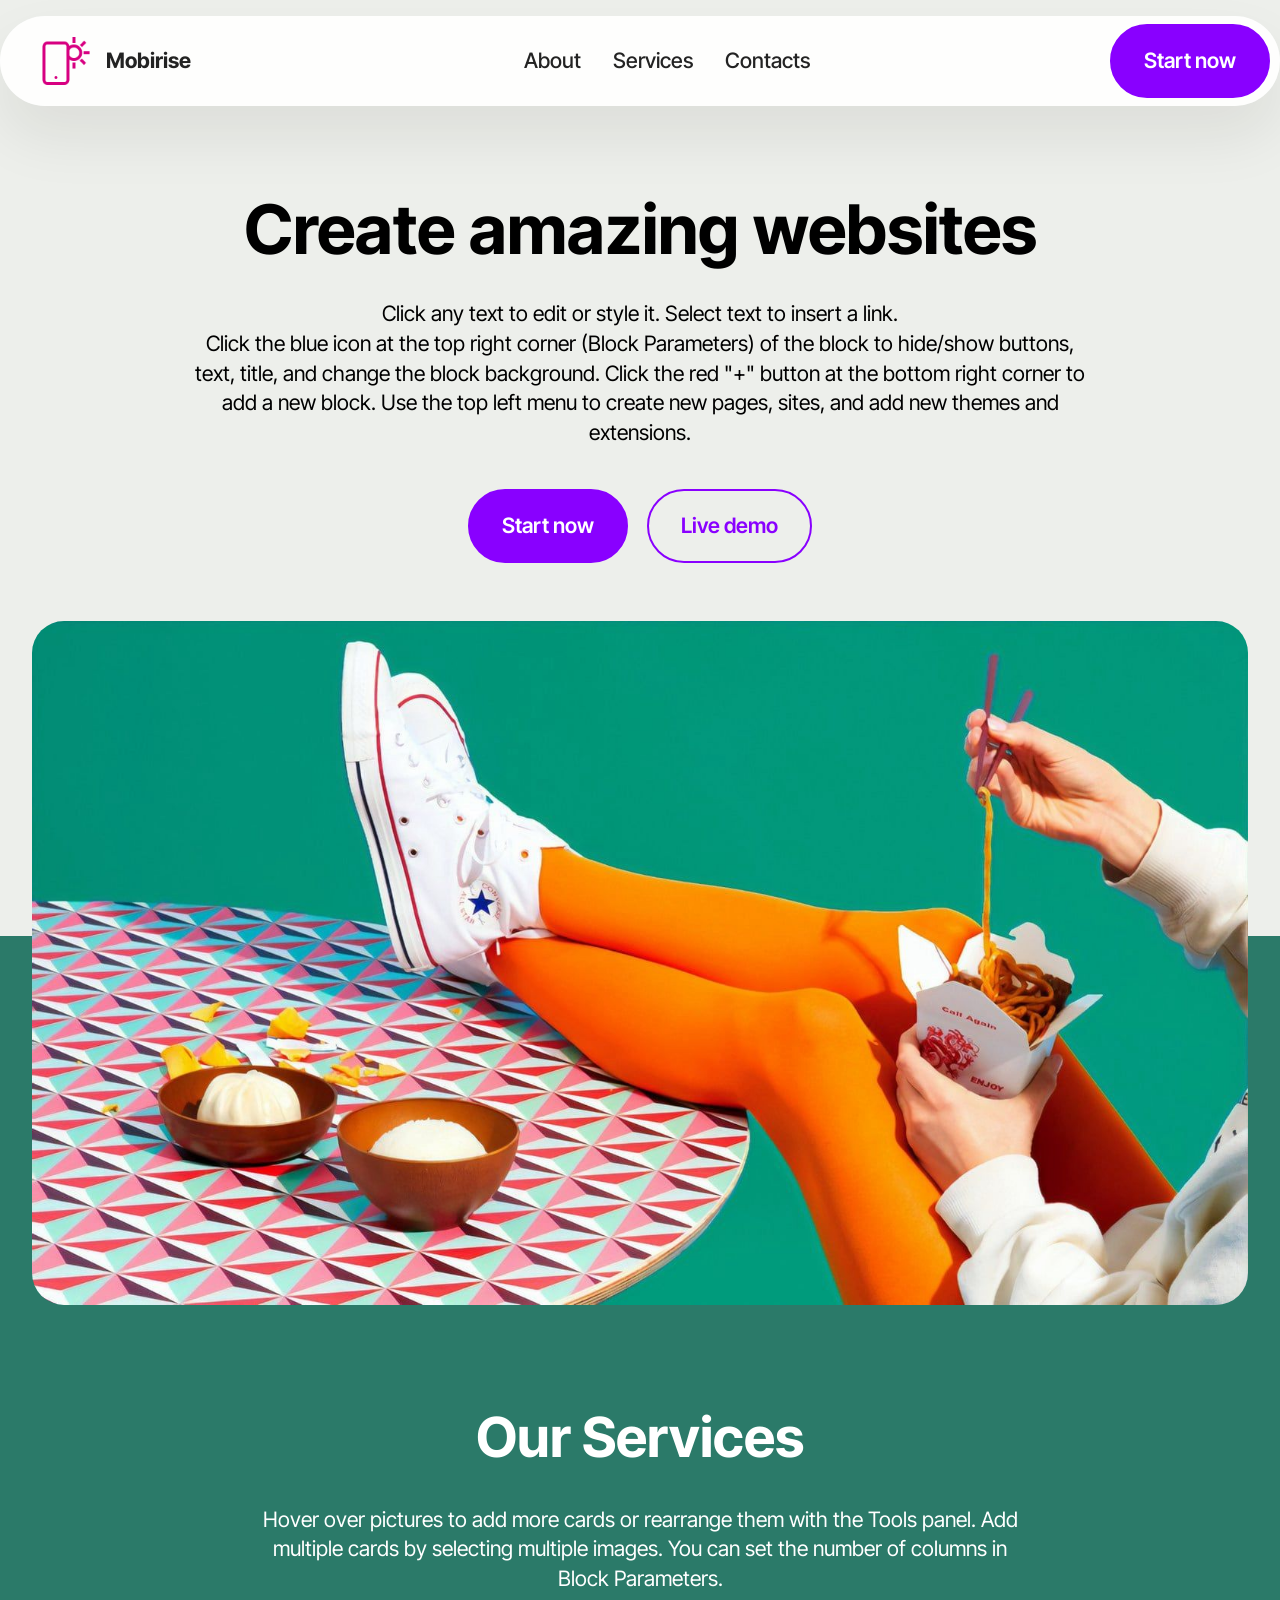
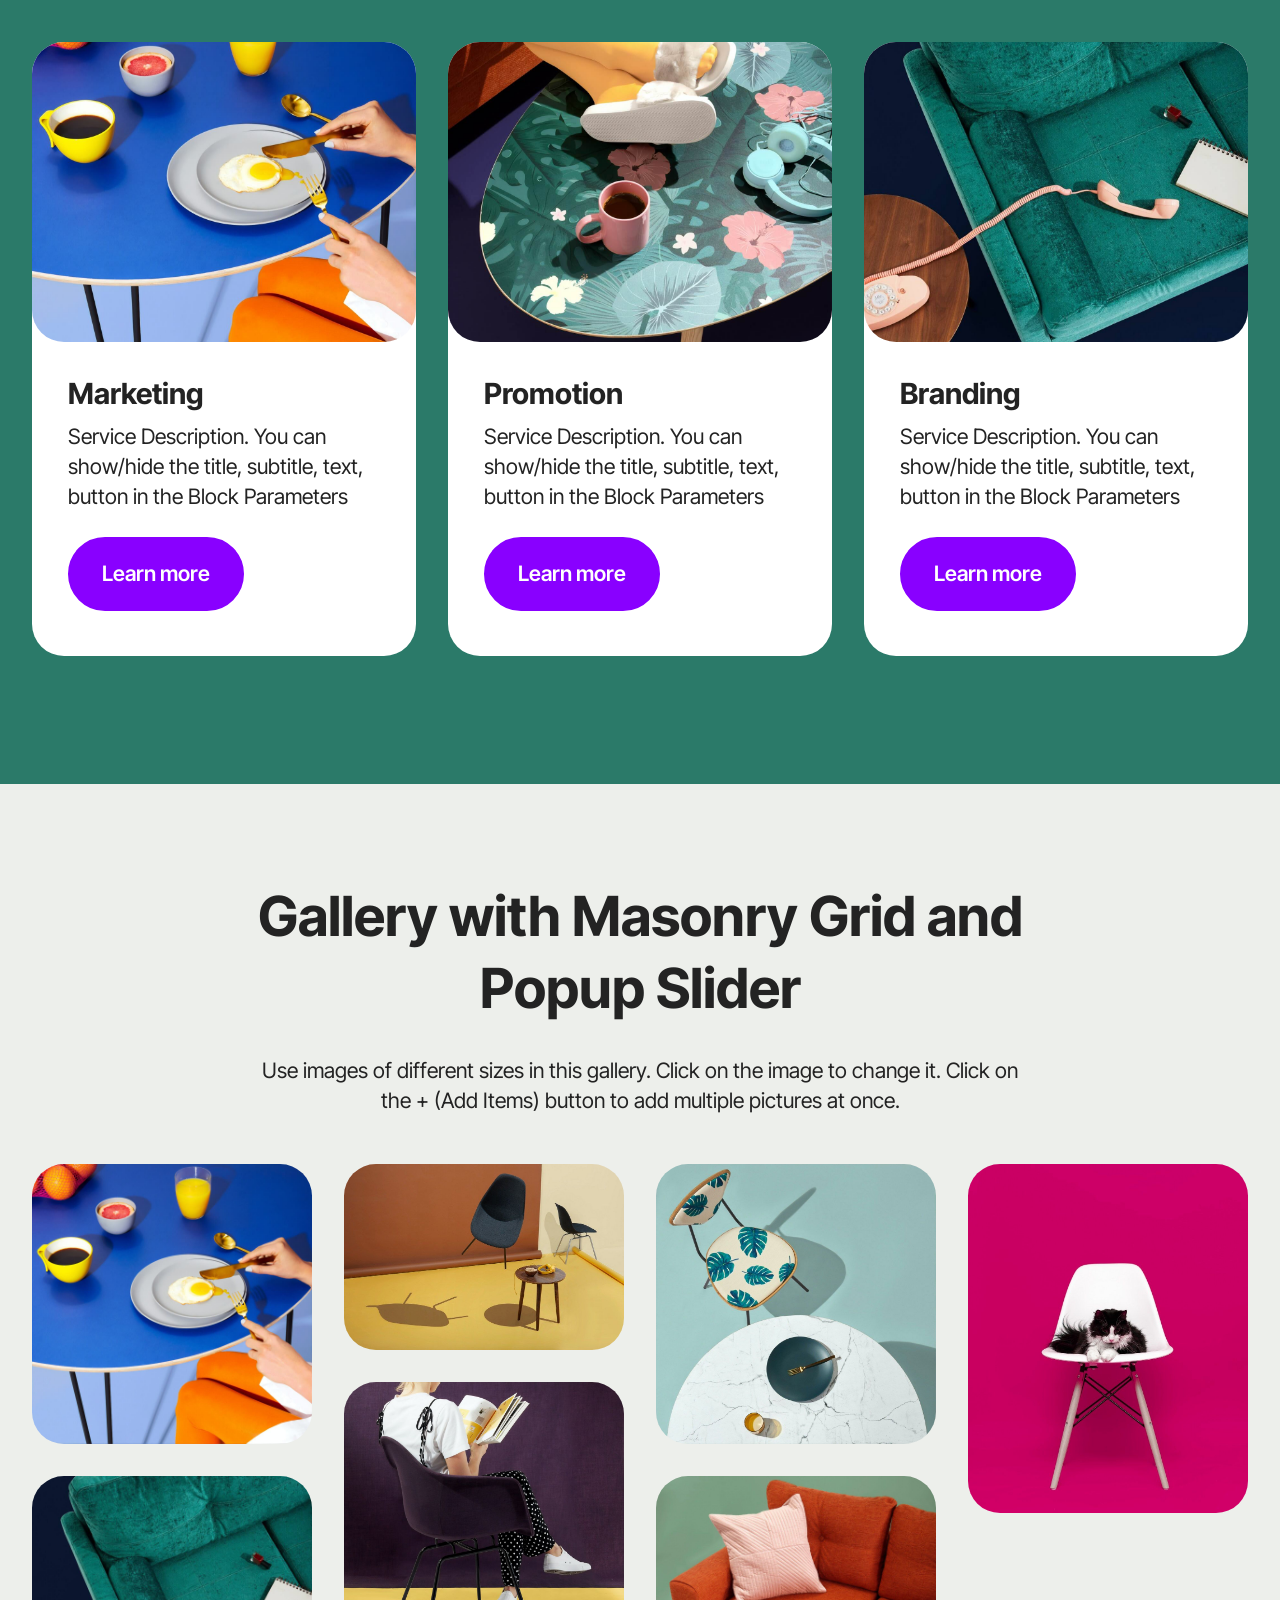
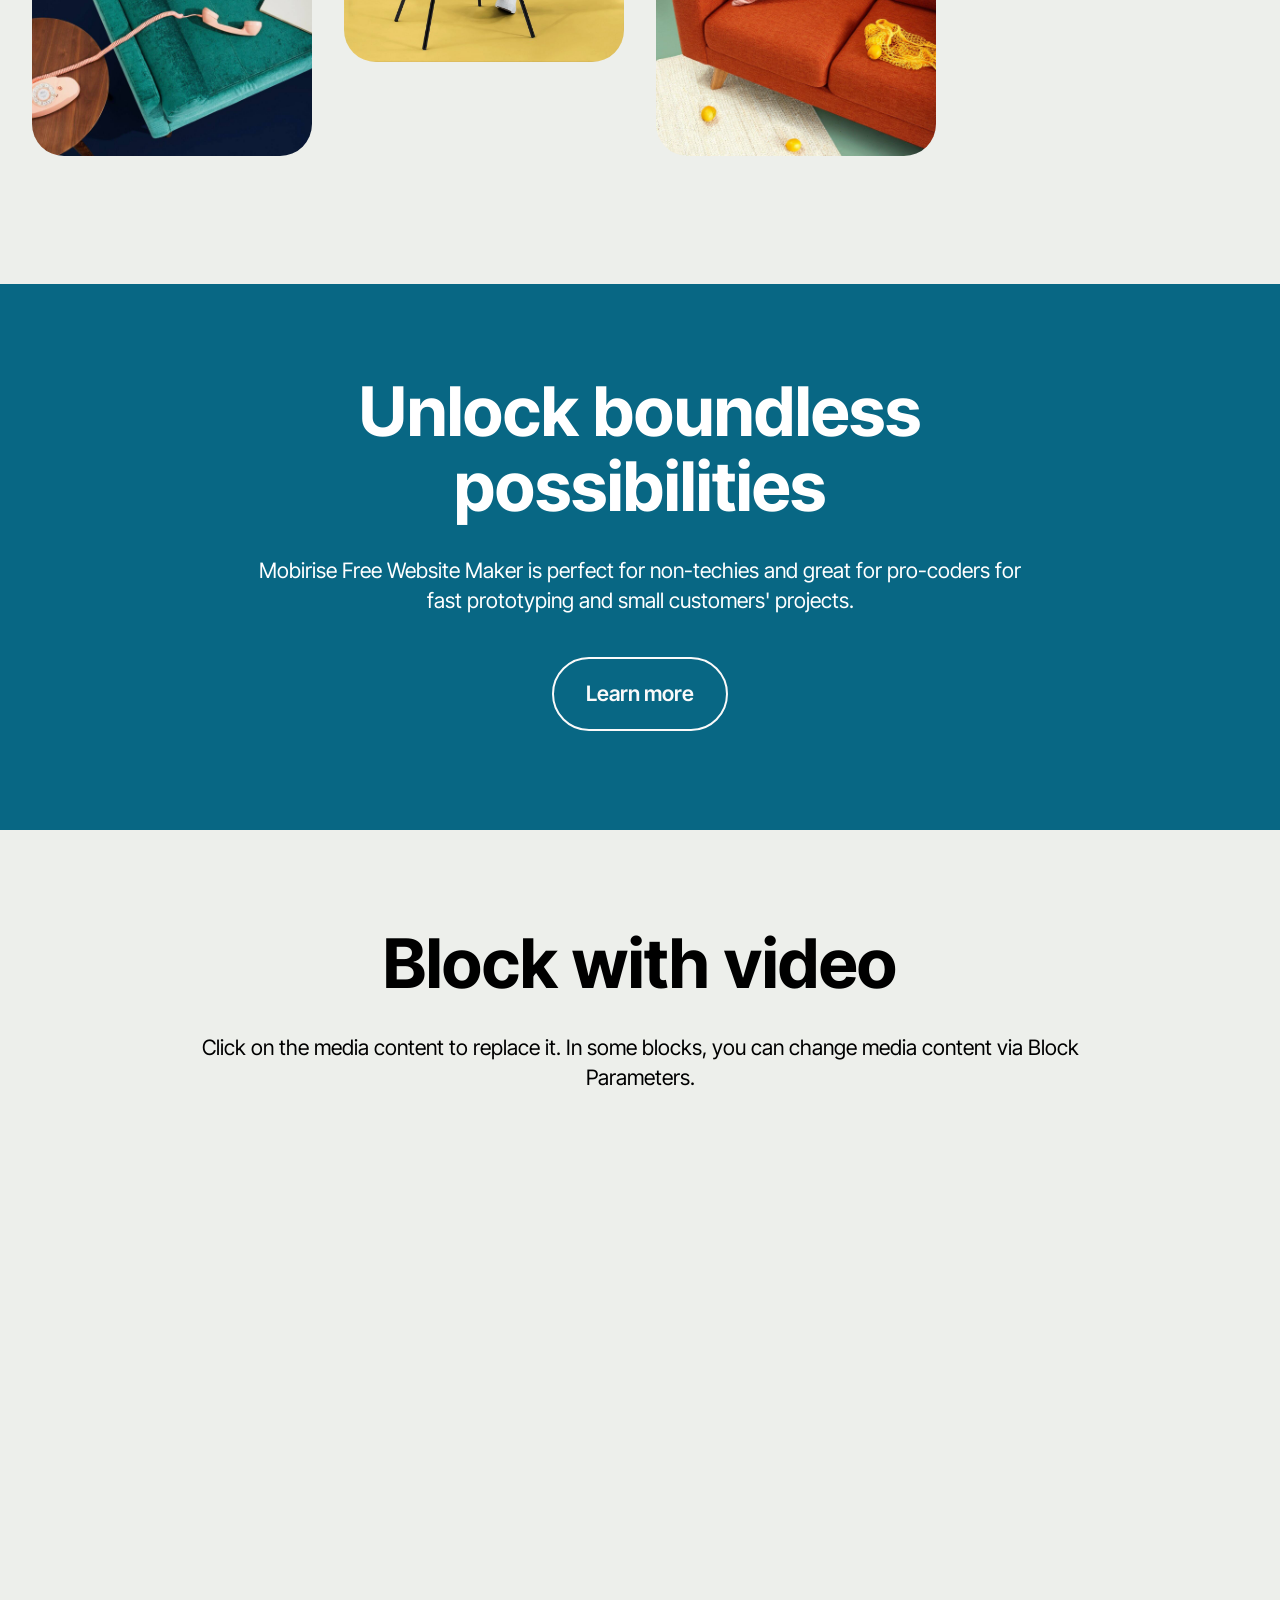
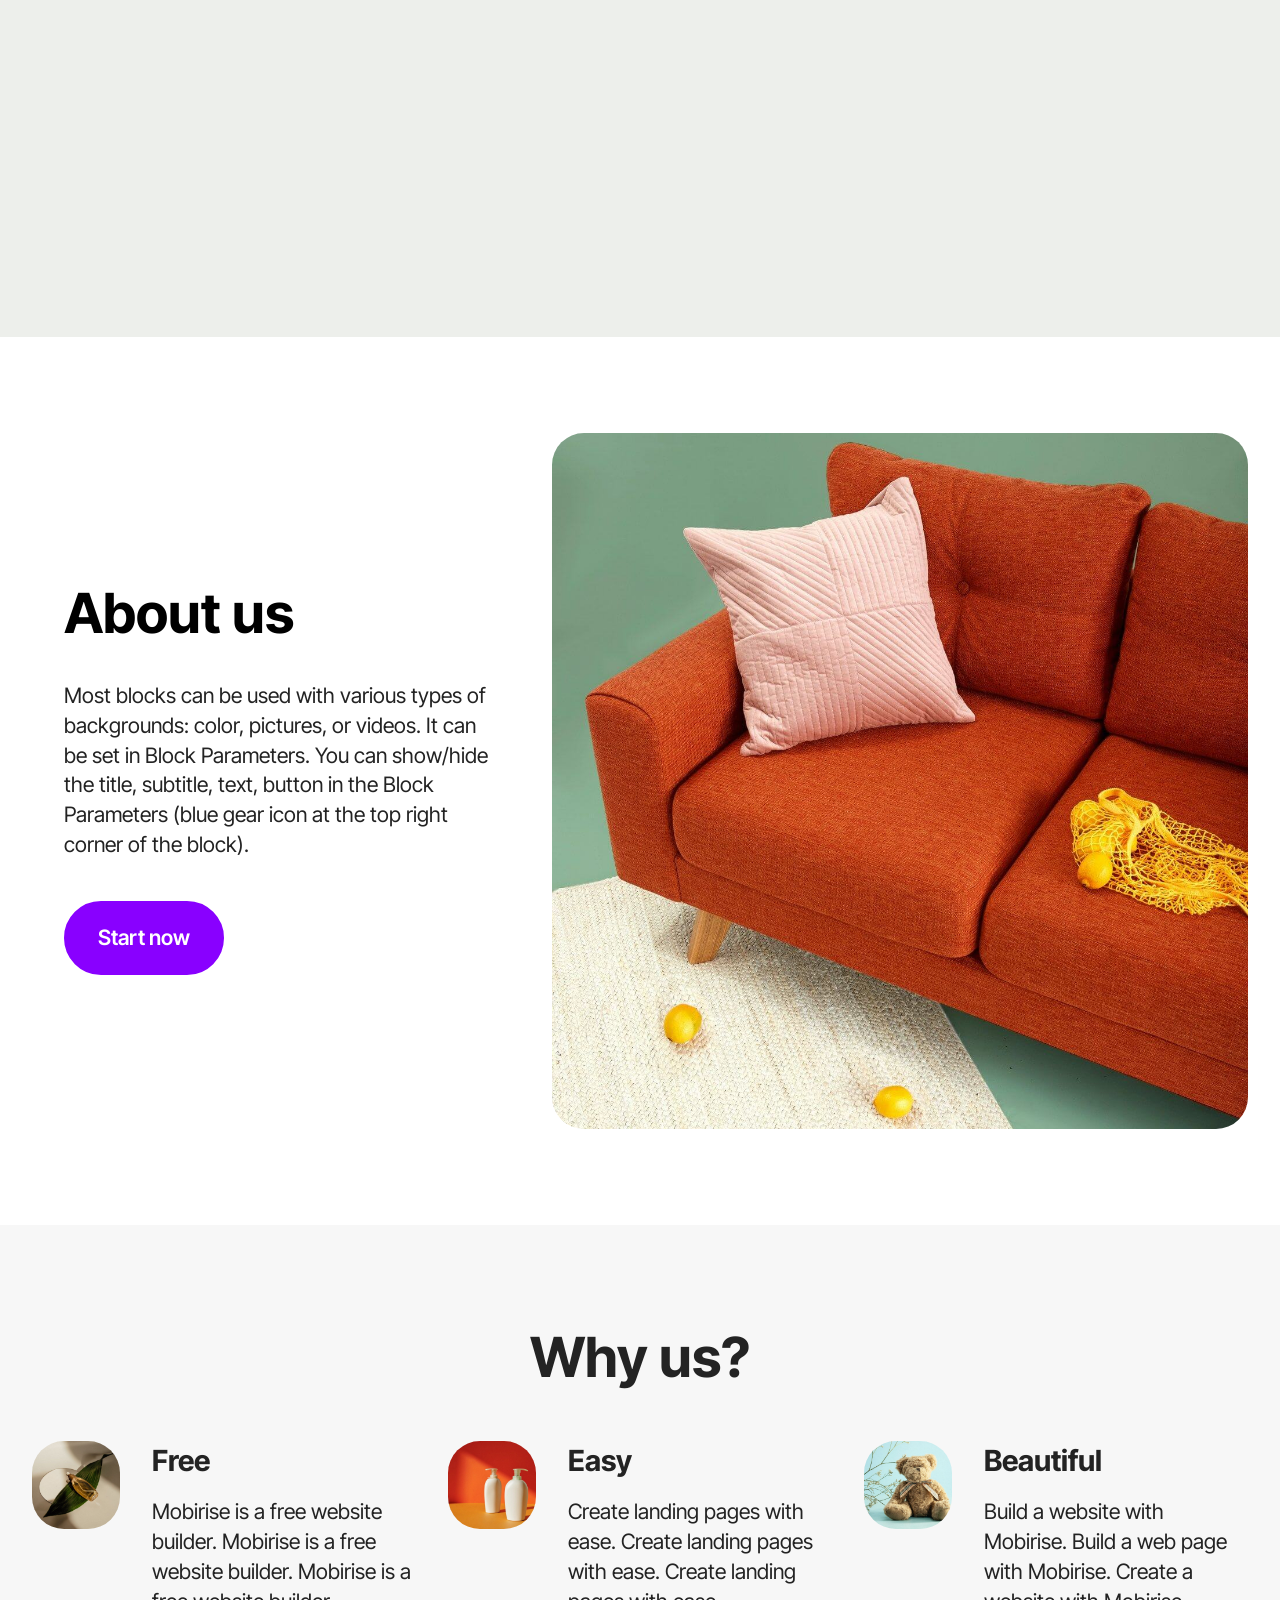
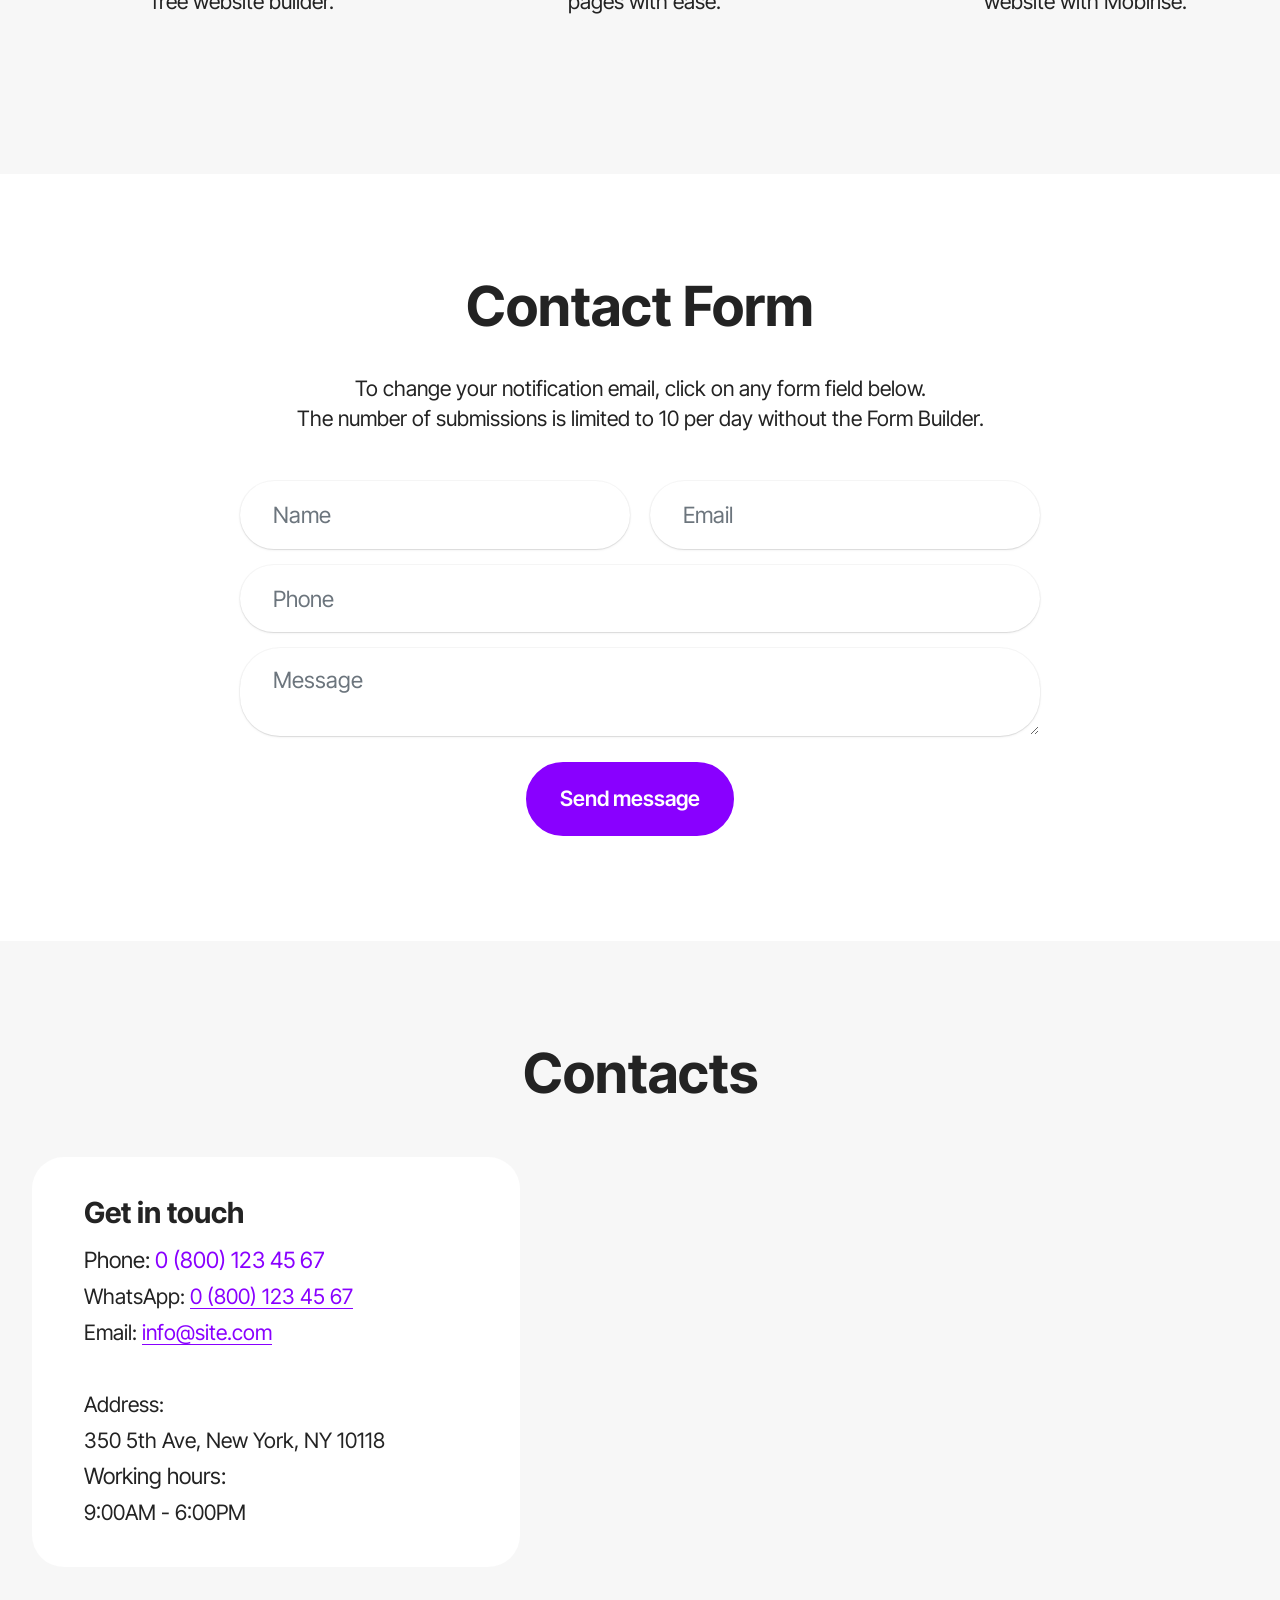
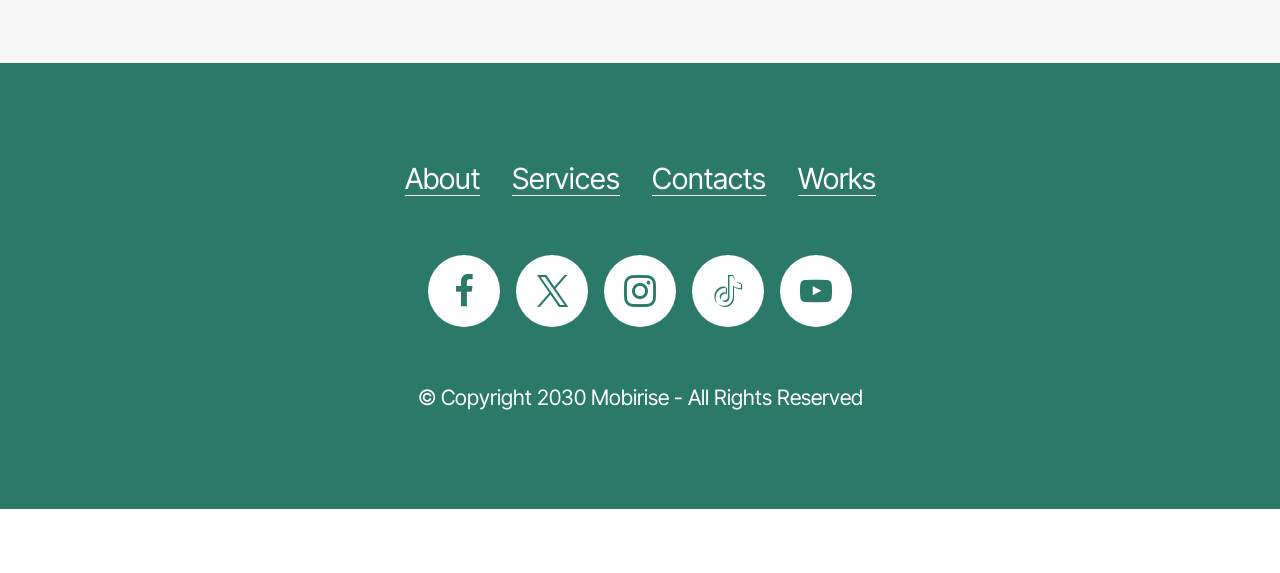
==== commit 93cb790a: "finished" ====
--- a/index.html
+++ b/index.html
@@ -10,18 +10,19 @@
   <meta name="description" content="">
   
   
-  <title>portfolio</title>
+  <title>Home</title>
   <link rel="stylesheet" href="assets/web/assets/mobirise-icons2/mobirise2.css">
   <link rel="stylesheet" href="assets/bootstrap/css/bootstrap.min.css">
   <link rel="stylesheet" href="assets/bootstrap/css/bootstrap-grid.min.css">
   <link rel="stylesheet" href="assets/bootstrap/css/bootstrap-reboot.min.css">
-  <link rel="stylesheet" href="assets/parallax/jarallax.css">
   <link rel="stylesheet" href="assets/animatecss/animate.css">
+  <link rel="stylesheet" href="assets/dropdown/css/style.css">
+  <link rel="stylesheet" href="assets/socicon/css/styles.css">
   <link rel="stylesheet" href="assets/theme/css/style.css">
   <link rel="stylesheet" href="assets/gallery/style.css">
   <link rel="preload" href="https://fonts.googleapis.com/css?family=Inter+Tight:100,200,300,400,500,600,700,800,900,100i,200i,300i,400i,500i,600i,700i,800i,900i&display=swap" as="style" onload="this.onload=null;this.rel='stylesheet'">
   <noscript><link rel="stylesheet" href="https://fonts.googleapis.com/css?family=Inter+Tight:100,200,300,400,500,600,700,800,900,100i,200i,300i,400i,500i,600i,700i,800i,900i&display=swap"></noscript>
-  <link rel="preload" as="style" href="assets/mobirise/css/mbr-additional.css?v=QtdokM"><link rel="stylesheet" href="assets/mobirise/css/mbr-additional.css?v=QtdokM" type="text/css">
+  <link rel="preload" as="style" href="assets/mobirise/css/mbr-additional.css?v=K7rstC"><link rel="stylesheet" href="assets/mobirise/css/mbr-additional.css?v=K7rstC" type="text/css">
 
   
   
@@ -29,214 +30,130 @@
 </head>
 <body>
   
-  <section data-bs-version="5.1" class="features16 cid-uoDTfsb1Uc mbr-parallax-background" id="features016-1o">  
-  
-  
-  
-  <div class="container-fluid">
-    
-    <div class="row justify-content-center">
-      <div class="item features-without-image col-12 col-lg-4">
-        <div class="item-wrapper">
-          <div class="card-box">
-            <div class="img-box">
-              <div class="image-wrapper mb-3">
-                <img src="assets/images/channels4-profile-160x160.jpg" alt="Mobirise Website Builder">
-              </div>
-            </div>
-            <h4 class="card-title mbr-fonts-style mb-0 display-7">
-              <strong>Unity</strong></h4>
-            <h5 class="card-text mbr-fonts-style mt-3 display-7">
-              Developing Games</h5>
-            <div class="link-wrap">
-              
-            </div>
-          </div>
-        </div>
-      </div>
-      <div class="item features-without-image col-12 col-lg-4">
-        <div class="item-wrapper">
-          <div class="card-box">
-            <div class="img-box">
-              <div class="image-wrapper mb-3">
-                <img src="assets/images/00000015990-160x160.jpg" alt="Mobirise Website Builder">
-              </div>
-            </div>
-            <h4 class="card-title mbr-fonts-style mb-0 display-7">
-              <strong>Blender</strong></h4>
-            <h5 class="card-text mbr-fonts-style mt-3 display-7">
-              Creating Assets</h5>
-            <div class="link-wrap">
-              
-            </div>
-          </div>
-        </div>
-      </div>
-      <div class="item features-without-image col-12 col-lg-4">
-        <div class="item-wrapper">
-          <div class="card-box">
-            <div class="img-box">
-              <div class="image-wrapper mb-3">
-                <img src="assets/images/image-line-fl-studio-y6px-1-160x160.jpg" alt="Mobirise Website Builder">
-              </div>
-            </div>
-            <h4 class="card-title mbr-fonts-style mb-0 display-7"><strong>FL Studio</strong></h4>
-            <h5 class="card-text mbr-fonts-style mt-3 display-7">
-              Composing Music</h5>
-            <div class="link-wrap">
-              
-            </div>
-          </div>
-        </div>
-      </div>
-    </div>
-  </div>
-</section>
-
-<section data-bs-version="5.1" class="header7 cid-tHeG8PGECK mbr-parallax-background" id="header07-3">
-  
-
-  
-  
-  <div class="topbg"></div>
-  <div class="align-center container">
-    <div class="row justify-content-center">
-      <div class="col-md-12 col-lg-9">
-        <h1 class="mbr-section-title mbr-fonts-style mb-4 display-1"><strong>Luke Chase </strong><br><strong>Portfolio</strong></h1>
-        <p class="mbr-text mbr-fonts-style mb-4 display-7">
-          Professional Game Developer<br><br>lukechase2007@gmail.com</p>
-        
-      </div>
-    </div>
-
-    <div class="row mt-5 justify-content-center">
-      <div class="mbr-figure col-12 col-md-9"><iframe class="mbr-embedded-video" src="https://www.youtube.com/embed/Zobkpo_ST0g?rel=0&amp;amp;mute=1&amp;showinfo=0&amp;autoplay=1&amp;loop=1&amp;playlist=Zobkpo_ST0g" width="1280" height="720" frameborder="0" allowfullscreen></iframe></div>
-    </div>
-  </div>
-</section>
-
-<section data-bs-version="5.1" class="features1 cid-tIsi3HZcCy" id="features01-0">
-  
-
-  
-  
-  <div class="container-fluid">
-    <div class="row justify-content-center mb-5">
-      <div class="col-12">
-        <h3 class="mbr-section-title mbr-fonts-style align-center mb-0 display-2"><strong>Projects I make</strong></h3>
-        
-      </div>
-    </div>
-    <div class="row justify-content-center">
-      <div class="col-sm-6 col-md-12 mb-3 mb-lg-0 col-lg-4">
-        <div class="card-wrap card1">
-          <div class="image-wrap">
-            <img src="assets/images/blobinton-justice-cover-art-881x881.png" alt="Mobirise Website Builder">
-            <div class="social-row display-7">
-              <div class="soc-item tag1">
-                <span class="tag1 mbr-fonts-style display-7">Survival</span>
-              </div>
-            </div>
-          </div>
-          <div class="content-wrap">
-            <h5 class="mbr-card-title card-title1 mbr-fonts-style align-left mb-2 display-5"><strong>Blobington: Justice</strong></h5>
-            
-            <p class="card-text1 mbr-fonts-style align-left mb-3 display-7">
-              A wave based shooter game where you fight waves of enemies and more enemies spawn as you get higher in rounds.</p>
-            <div class="mbr-section-btn align-left content-footer"><a class="btn article-btn btn-danger display-7" href="https://mobiri.se"><strong>read more</strong></a></div>
-          </div>
-        </div>
-      </div>
-
-      <div class="col-sm-6 col-md-12 mb-3 mb-lg-0 col-lg-4">
-        <div class="card-wrap card2">
-          <div class="image-wrap">
-            <img src="assets/images/tims-tavern-881x881.png" alt="Mobirise Website Builder">
-            <div class="social-row display-7">
-              <div class="soc-item tag2">
-                <span class="tag2 mbr-fonts-style display-7">
-                  Adventure</span>
-              </div>
-            </div>
-          </div>
-          <div class="content-wrap">
-            <h5 class="mbr-card-title card-title2 mbr-fonts-style align-left mb-2 display-5"><strong>Tim's Tavern</strong></h5>
-            
-            <p class="card-text2 mbr-fonts-style align-left mb-3 display-7">A 2D Platformer based in the caves where you parkour and fight enemies to progress.</p>
-            <div class="mbr-section-btn btn-section align-left content-footer"><a class="btn article-btn btn-primary display-7" href="https://mobiri.se"><strong>read more</strong></a></div>
-          </div>
-        </div>
-      </div>
-      <div class="col-sm-6 col-md-12 mb-3 mb-lg-0 col-lg-4">
-        <div class="card-wrap card3">
-          <div class="image-wrap">
-            <img src="assets/images/capture-1-610x662.png" alt="Mobirise Website Builder">
-            <div class="social-row display-7">
-              <div class="soc-item tag3">
-                <span class="tag3 mbr-fonts-style display-7">Niche</span>
-              </div>
-            </div>
-          </div>
-          <div class="content-wrap">
-            <h5 class="mbr-card-title card-title3 mbr-fonts-style align-left mb-2 display-5"><strong>Blobington: Broken Reality</strong></h5>
-            
-            <p class="card-text3 mbr-fonts-style align-left mb-3 display-7">A unique gaming experience where you progress by flying through levels and gathering collectables.</p>
-            <div class="mbr-section-btn btn-section align-left content-footer"><a class="btn article-btn btn-success display-7" href="https://mobiri.se"><strong>read more</strong></a></div>
-          </div>
-        </div>
-      </div>
-
-      
-    </div>
-  </div>
-</section>
-
-<section data-bs-version="5.1" class="features19 cid-uoDYOx6cSm" id="features019-1p">
-	
-
+  <section data-bs-version="5.1" class="menu menu2 cid-tJS6tZXiPa" once="menu" id="menu02-0">
+	
+
+	<nav class="navbar navbar-dropdown navbar-fixed-top navbar-expand-lg">
+		<div class="container">
+			<div class="navbar-brand">
+				<span class="navbar-logo">
+					<a href="https://mobirise.com">
+						<img src="assets/images/logo.png" alt="Mobirise Website Builder" style="height: 3rem;">
+					</a>
+				</span>
+				<span class="navbar-caption-wrap"><a class="navbar-caption text-black text-primary display-4" href="index.html#header05-1">Mobirise</a></span>
+			</div>
+			<button class="navbar-toggler" type="button" data-toggle="collapse" data-bs-toggle="collapse" data-target="#navbarSupportedContent" data-bs-target="#navbarSupportedContent" aria-controls="navbarNavAltMarkup" aria-expanded="false" aria-label="Toggle navigation">
+				<div class="hamburger">
+					<span></span>
+					<span></span>
+					<span></span>
+					<span></span>
+				</div>
+			</button>
+			<div class="collapse navbar-collapse" id="navbarSupportedContent">
+				<ul class="navbar-nav nav-dropdown" data-app-modern-menu="true"><li class="nav-item">
+						<a class="nav-link link text-black text-primary display-4" href="index.html#header01-7">About</a>
+					</li>
+					<li class="nav-item">
+						<a class="nav-link link text-black text-primary display-4" href="index.html#features04-w" aria-expanded="false">Services</a>
+					</li>
+					<li class="nav-item">
+						<a class="nav-link link text-black text-primary display-4" href="index.html#contacts02-9">Contacts</a>
+					</li></ul>
+				
+				<div class="navbar-buttons mbr-section-btn"><a class="btn btn-primary display-4" href="index.html#form02-6"> Start now</a></div>
+			</div>
+		</div>
+	</nav>
+</section>
+
+<section data-bs-version="5.1" class="header5 cid-tJS6uM4N87" id="header05-1">
+	
+
+	
+	
+	<div class="topbg"></div>
+	<div class="align-center container">
+		<div class="row justify-content-center">
+			<div class="col-md-12 col-lg-9">
+				<h1 class="mbr-section-title mbr-fonts-style mb-4 display-1"><strong>Create amazing websites</strong></h1>
+				<p class="mbr-text mbr-fonts-style mb-4 display-7">Click any text to edit or style it. Select text to insert a link.
+<br>Click the blue icon at the top right corner (Block Parameters) of the block to hide/show buttons, text, title, and change the block background. Click the red "+" button at the bottom right corner to add a new block. Use the top left menu to create new pages, sites, and add new themes and extensions.</p>
+				<div class="mbr-section-btn mt-3"><a class="btn btn-primary display-7" href="index.html#form02-6">Start now</a> <a class="btn btn-primary-outline display-7" href="index.html#gallery02-v">Live demo</a></div>
+			</div>
+		</div>
+		<div class="row mt-5 justify-content-center">
+			<div class="col-12 col-lg-12">
+				<img src="assets/images/11.jpg" alt="Mobirise Website Builder" title="">
+			</div>
+		</div>
+	</div>
+</section>
+
+<section data-bs-version="5.1" class="features4 cid-tMlEXTHLbS" id="features04-w">
 	
 	
 	<div class="container">
 		<div class="row justify-content-center">
-			<div class="col-12 mb-5 content-head">
-				<h3 class="mbr-section-title mbr-fonts-style align-center mb-0 display-2"><strong>My Hard Skills</strong></h3>
-				
+			<div class="col-12 content-head">
+				<div class="mbr-section-head mb-5">
+					<h4 class="mbr-section-title mbr-fonts-style align-center mb-0 display-2"><strong>Our Services</strong></h4>
+					<h5 class="mbr-section-subtitle mbr-fonts-style align-center mb-0 mt-4 display-7">Hover over pictures to add more cards or rearrange them with the Tools panel. Add multiple cards by selecting multiple images. You can set the number of columns in Block Parameters.</h5>
+					
+				</div>
 			</div>
 		</div>
 		<div class="row">
-			<div class="item features-without-image col-12 col-lg-4 item-mb active">
+			<div class="item features-image col-12 col-md-6 col-lg-4">
 				<div class="item-wrapper">
-					<div class="card-box align-left">
-						<div class="img-wrapper mb-3">
-							<img class="" src="assets/images/channels4-profile-1-160x160.jpg" alt="" data-slide-to="0" data-bs-slide-to="0">
-						</div>
-						<h5 class="card-title mbr-fonts-style display-5">
-							<strong>Unity</strong></h5>
-						<p class="card-text mbr-fonts-style display-7">Over my education, I have learnt my way around using Unity effectively and efficiently. I have made all my games from my 2 year college course within Unity and have created a large variety of games. These games display my versatility on what jobs I can complete&nbsp;</p>
-					</div>
-				</div>
-			</div>
-			
-			<div class="item features-without-image col-12 col-lg-4 item-mb">
+					<div class="item-img">
+						<img src="assets/images/gallery03.jpg" alt="Mobirise Website Builder">
+					</div>
+					<div class="item-content">
+						<h5 class="item-title mbr-fonts-style display-5">
+							<strong>Marketing</strong>
+						</h5>
+						
+						<p class="mbr-text mbr-fonts-style display-7">
+							Service Description. You can show/hide the title, subtitle, text, button in the Block Parameters
+						</p>
+						<div class="mbr-section-btn item-footer"><a href="" class="btn item-btn btn-primary display-7">Learn more</a></div>
+					</div>
+
+				</div>
+			</div>
+			<div class="item features-image col-12 col-md-6 col-lg-4">
 				<div class="item-wrapper">
-					<div class="card-box align-left">
-						<div class="img-wrapper mb-3">
-							<img class="" src="assets/images/00000015990-1-160x160.jpg" alt="" data-slide-to="1" data-bs-slide-to="1">
-						</div>
-						<h5 class="card-title mbr-fonts-style display-5">
-							<strong>Blender</strong></h5>
-						<p class="card-text mbr-fonts-style display-7">Whilst learning how to use Unity and develop my own games, I have also used Blender for more effective development. I have created custom 3D assets within Blender which I have put into my game. I have also created renders of cinematic scenes. I use Blender for assets, prototypes and more.</p>
-					</div>
-				</div>
-			</div><div class="item features-without-image col-12 col-lg-4 item-mb">
+					<div class="item-img">
+						<img src="assets/images/gallery05.jpg" alt="Mobirise Website Builder">
+					</div>
+					<div class="item-content">
+						<h5 class="item-title mbr-fonts-style display-5">
+							<strong>Promotion</strong>
+						</h5>
+						
+						<p class="mbr-text mbr-fonts-style display-7">
+							Service Description. You can show/hide the title, subtitle, text, button in the Block Parameters
+						</p>
+						<div class="mbr-section-btn item-footer"><a href="" class="btn item-btn btn-primary display-7">Learn more</a></div>
+					</div>
+				</div>
+			</div>
+			<div class="item features-image col-12 col-md-6 col-lg-4">
 				<div class="item-wrapper">
-					<div class="card-box align-left">
-						<div class="img-wrapper mb-3">
-							<img class="" src="assets/images/image-line-fl-studio-y6px-2-160x160.jpg" alt="" data-slide-to="2" data-bs-slide-to="2">
-						</div>
-						<h5 class="card-title mbr-fonts-style display-5">
-							<strong>FL Studio</strong></h5>
-						<p class="card-text mbr-fonts-style display-7">I have self taught myself from home how to use FL Studio effectively. I can create beats, soundtracks, ambiences and more through this software. I have used FL Studio before for things such as a theme track for my game , ambience music and my own music for my show reel.</p>
+					<div class="item-img">
+						<img src="assets/images/gallery02.jpg" alt="Mobirise Website Builder">
+					</div>
+					<div class="item-content">
+						<h5 class="item-title mbr-fonts-style display-5">
+							<strong>Branding</strong>
+						</h5>
+						
+						<p class="mbr-text mbr-fonts-style display-7">
+							Service Description. You can show/hide the title, subtitle, text, button in the Block Parameters<br>
+						</p>
+						<div class="mbr-section-btn item-footer"><a href="" class="btn item-btn btn-primary display-7">Learn more</a></div>
 					</div>
 				</div>
 			</div>
@@ -244,7 +161,9 @@
 	</div>
 </section>
 
-<section data-bs-version="5.1" class="gallery1 mbr-gallery cid-urgH8d1E2m" id="gallery02-1s">   
+<section data-bs-version="5.1" class="gallery1 mbr-gallery cid-tMlDYtQ5fF" id="gallery02-v">
+    
+
     
     
 
@@ -252,82 +171,82 @@
         <div class="row justify-content-center">
             <div class="col-12 content-head">
                 <div class="mbr-section-head mb-5">
-                    <h3 class="mbr-section-title mbr-fonts-style align-center m-0 display-2"><strong>Gallery with Masonry Grid</strong></h3>
-                    <h4 class="mbr-section-subtitle mbr-fonts-style align-center mb-0 mt-4 display-7">Use images of different sizes in the block</h4>
+                    <h3 class="mbr-section-title mbr-fonts-style align-center m-0 display-2"><strong>Gallery with Masonry Grid and Popup Slider</strong></h3>
+                    <h4 class="mbr-section-subtitle mbr-fonts-style align-center mb-0 mt-4 display-7">Use images of different sizes in this gallery. Click on the image to change it. Click on the + (Add Items) button to add multiple pictures at once.</h4>
                 </div>
             </div>
         </div>
         <div class="row mbr-gallery mbr-masonry" data-masonry="{&quot;percentPosition&quot;: true }">
             <div class="col-12 col-md-6 col-lg-3 item gallery-image">
-                <div class="item-wrapper" data-toggle="modal" data-bs-toggle="modal" data-target="#urgK98vkzI-modal" data-bs-target="#urgK98vkzI-modal">
-                    <img class="w-100" src="assets/images/gallery03.jpg" alt="Mobirise Website Builder" data-slide-to="0" data-bs-slide-to="0" data-target="#lb-urgK98vkzI" data-bs-target="#lb-urgK98vkzI">
-                    <div class="icon-wrapper">
-                        <span class="mobi-mbri mobi-mbri-search mbr-iconfont mbr-iconfont-btn"></span>
-                    </div>
-                </div>
-                
-            </div>
-            <div class="col-12 col-md-6 col-lg-3 item gallery-image">
-                <div class="item-wrapper" data-toggle="modal" data-bs-toggle="modal" data-target="#urgK98vkzI-modal" data-bs-target="#urgK98vkzI-modal">
-                    <img class="w-100" src="assets/images/gallery13.jpg" alt="Mobirise Website Builder" data-slide-to="1" data-bs-slide-to="1" data-target="#lb-urgK98vkzI" data-bs-target="#lb-urgK98vkzI">
-                    <div class="icon-wrapper">
-                        <span class="mobi-mbri mobi-mbri-search mbr-iconfont mbr-iconfont-btn"></span>
-                    </div>
-                </div>
-                
-            </div>
-            <div class="col-12 col-md-6 col-lg-3 item gallery-image">
-                <div class="item-wrapper" data-toggle="modal" data-bs-toggle="modal" data-target="#urgK98vkzI-modal" data-bs-target="#urgK98vkzI-modal">
-                    <img class="w-100" src="assets/images/gallery10.jpg" alt="Mobirise Website Builder" data-slide-to="2" data-bs-slide-to="2" data-target="#lb-urgK98vkzI" data-bs-target="#lb-urgK98vkzI">
-                    <div class="icon-wrapper">
-                        <span class="mobi-mbri mobi-mbri-search mbr-iconfont mbr-iconfont-btn"></span>
-                    </div>
-                </div>
-                
-            </div>
-            <div class="col-12 col-md-6 col-lg-3 item gallery-image">
-                <div class="item-wrapper" data-toggle="modal" data-bs-toggle="modal" data-target="#urgK98vkzI-modal" data-bs-target="#urgK98vkzI-modal">
-                    <img class="w-100" src="assets/images/gallery08.jpg" alt="Mobirise Website Builder" data-slide-to="3" data-bs-slide-to="3" data-target="#lb-urgK98vkzI" data-bs-target="#lb-urgK98vkzI">
-                    <div class="icon-wrapper">
-                        <span class="mobi-mbri mobi-mbri-search mbr-iconfont mbr-iconfont-btn"></span>
-                    </div>
-                </div>
-                
-            </div>
-            <div class="col-12 col-md-6 col-lg-3 item gallery-image">
-                <div class="item-wrapper" data-toggle="modal" data-bs-toggle="modal" data-target="#urgK98vkzI-modal" data-bs-target="#urgK98vkzI-modal">
-                    <img class="w-100" src="assets/images/gallery06.jpg" alt="Mobirise Website Builder" data-slide-to="4" data-bs-slide-to="4" data-target="#lb-urgK98vkzI" data-bs-target="#lb-urgK98vkzI">
-                    <div class="icon-wrapper">
-                        <span class="mobi-mbri mobi-mbri-search mbr-iconfont mbr-iconfont-btn"></span>
-                    </div>
-                </div>
-                
-            </div>
-            <div class="col-12 col-md-6 col-lg-3 item gallery-image">
-                <div class="item-wrapper" data-toggle="modal" data-bs-toggle="modal" data-target="#urgK98vkzI-modal" data-bs-target="#urgK98vkzI-modal">
-                    <img class="w-100" src="assets/images/gallery02.jpg" alt="Mobirise Website Builder" data-slide-to="5" data-bs-slide-to="5" data-target="#lb-urgK98vkzI" data-bs-target="#lb-urgK98vkzI">
-                    <div class="icon-wrapper">
-                        <span class="mobi-mbri mobi-mbri-search mbr-iconfont mbr-iconfont-btn"></span>
-                    </div>
-                </div>
-                
-            </div>
-            <div class="col-12 col-md-6 col-lg-3 item gallery-image">
-                <div class="item-wrapper" data-toggle="modal" data-bs-toggle="modal" data-target="#urgK98vkzI-modal" data-bs-target="#urgK98vkzI-modal">
-                    <img class="w-100" src="assets/images/gallery01.jpg" alt="Mobirise Website Builder" data-slide-to="6" data-bs-slide-to="6" data-target="#lb-urgK98vkzI" data-bs-target="#lb-urgK98vkzI">
-                    <div class="icon-wrapper">
-                        <span class="mobi-mbri mobi-mbri-search mbr-iconfont mbr-iconfont-btn"></span>
-                    </div>
-                </div>
-                
-            </div>
-        </div>
-
-        <div class="modal mbr-slider" tabindex="-1" role="dialog" aria-hidden="true" id="urgK98vkzI-modal">
+                <div class="item-wrapper" data-toggle="modal" data-bs-toggle="modal" data-target="#urWBNL4hZ9-modal" data-bs-target="#urWBNL4hZ9-modal">
+                    <img class="w-100" src="assets/images/gallery03.jpg" alt="Mobirise Website Builder" data-slide-to="0" data-bs-slide-to="0" data-target="#lb-urWBNL4hZ9" data-bs-target="#lb-urWBNL4hZ9">
+                    <div class="icon-wrapper">
+                        <span class="mobi-mbri mobi-mbri-search mbr-iconfont mbr-iconfont-btn"></span>
+                    </div>
+                </div>
+                
+            </div>
+            <div class="col-12 col-md-6 col-lg-3 item gallery-image">
+                <div class="item-wrapper" data-toggle="modal" data-bs-toggle="modal" data-target="#urWBNL4hZ9-modal" data-bs-target="#urWBNL4hZ9-modal">
+                    <img class="w-100" src="assets/images/gallery13.jpg" alt="Mobirise Website Builder" data-slide-to="1" data-bs-slide-to="1" data-target="#lb-urWBNL4hZ9" data-bs-target="#lb-urWBNL4hZ9">
+                    <div class="icon-wrapper">
+                        <span class="mobi-mbri mobi-mbri-search mbr-iconfont mbr-iconfont-btn"></span>
+                    </div>
+                </div>
+                
+            </div>
+            <div class="col-12 col-md-6 col-lg-3 item gallery-image">
+                <div class="item-wrapper" data-toggle="modal" data-bs-toggle="modal" data-target="#urWBNL4hZ9-modal" data-bs-target="#urWBNL4hZ9-modal">
+                    <img class="w-100" src="assets/images/gallery10.jpg" alt="Mobirise Website Builder" data-slide-to="2" data-bs-slide-to="2" data-target="#lb-urWBNL4hZ9" data-bs-target="#lb-urWBNL4hZ9">
+                    <div class="icon-wrapper">
+                        <span class="mobi-mbri mobi-mbri-search mbr-iconfont mbr-iconfont-btn"></span>
+                    </div>
+                </div>
+                
+            </div>
+            <div class="col-12 col-md-6 col-lg-3 item gallery-image">
+                <div class="item-wrapper" data-toggle="modal" data-bs-toggle="modal" data-target="#urWBNL4hZ9-modal" data-bs-target="#urWBNL4hZ9-modal">
+                    <img class="w-100" src="assets/images/gallery08.jpg" alt="Mobirise Website Builder" data-slide-to="3" data-bs-slide-to="3" data-target="#lb-urWBNL4hZ9" data-bs-target="#lb-urWBNL4hZ9">
+                    <div class="icon-wrapper">
+                        <span class="mobi-mbri mobi-mbri-search mbr-iconfont mbr-iconfont-btn"></span>
+                    </div>
+                </div>
+                
+            </div>
+            <div class="col-12 col-md-6 col-lg-3 item gallery-image">
+                <div class="item-wrapper" data-toggle="modal" data-bs-toggle="modal" data-target="#urWBNL4hZ9-modal" data-bs-target="#urWBNL4hZ9-modal">
+                    <img class="w-100" src="assets/images/gallery06.jpg" alt="Mobirise Website Builder" data-slide-to="4" data-bs-slide-to="4" data-target="#lb-urWBNL4hZ9" data-bs-target="#lb-urWBNL4hZ9">
+                    <div class="icon-wrapper">
+                        <span class="mobi-mbri mobi-mbri-search mbr-iconfont mbr-iconfont-btn"></span>
+                    </div>
+                </div>
+                
+            </div>
+            <div class="col-12 col-md-6 col-lg-3 item gallery-image">
+                <div class="item-wrapper" data-toggle="modal" data-bs-toggle="modal" data-target="#urWBNL4hZ9-modal" data-bs-target="#urWBNL4hZ9-modal">
+                    <img class="w-100" src="assets/images/gallery02.jpg" alt="Mobirise Website Builder" data-slide-to="5" data-bs-slide-to="5" data-target="#lb-urWBNL4hZ9" data-bs-target="#lb-urWBNL4hZ9">
+                    <div class="icon-wrapper">
+                        <span class="mobi-mbri mobi-mbri-search mbr-iconfont mbr-iconfont-btn"></span>
+                    </div>
+                </div>
+                
+            </div>
+            <div class="col-12 col-md-6 col-lg-3 item gallery-image">
+                <div class="item-wrapper" data-toggle="modal" data-bs-toggle="modal" data-target="#urWBNL4hZ9-modal" data-bs-target="#urWBNL4hZ9-modal">
+                    <img class="w-100" src="assets/images/gallery01.jpg" alt="Mobirise Website Builder" data-slide-to="6" data-bs-slide-to="6" data-target="#lb-urWBNL4hZ9" data-bs-target="#lb-urWBNL4hZ9">
+                    <div class="icon-wrapper">
+                        <span class="mobi-mbri mobi-mbri-search mbr-iconfont mbr-iconfont-btn"></span>
+                    </div>
+                </div>
+                
+            </div>
+        </div>
+
+        <div class="modal mbr-slider" tabindex="-1" role="dialog" aria-hidden="true" id="urWBNL4hZ9-modal">
             <div class="modal-dialog" role="document">
                 <div class="modal-content">
                     <div class="modal-body">
-                        <div class="carousel slide" id="lb-urgK98vkzI" data-interval="5000" data-bs-interval="5000">
+                        <div class="carousel slide" id="lb-urWBNL4hZ9" data-interval="5000" data-bs-interval="5000">
                             <div class="carousel-inner">
                                 <div class="carousel-item active">
                                     <img class="d-block w-100" src="assets/images/gallery03.jpg" alt="Mobirise Website Builder">
@@ -352,21 +271,21 @@
                                 </div>
                             </div>
                             <ol class="carousel-indicators">
-                                <li data-slide-to="0" data-bs-slide-to="0" class="active" data-target="#lb-urgK98vkzI" data-bs-target="#lb-urgK98vkzI"></li>
-                                <li data-slide-to="1" data-bs-slide-to="1" data-target="#lb-urgK98vkzI" data-bs-target="#lb-urgK98vkzI"></li>
-                                <li data-slide-to="2" data-bs-slide-to="2" data-target="#lb-urgK98vkzI" data-bs-target="#lb-urgK98vkzI"></li>
-                                <li data-slide-to="3" data-bs-slide-to="3" data-target="#lb-urgK98vkzI" data-bs-target="#lb-urgK98vkzI"></li>
-                                <li data-slide-to="4" data-bs-slide-to="4" data-target="#lb-urgK98vkzI" data-bs-target="#lb-urgK98vkzI"></li>
-                                <li data-slide-to="5" data-bs-slide-to="5" data-target="#lb-urgK98vkzI" data-bs-target="#lb-urgK98vkzI"></li>
-                                <li data-slide-to="6" data-bs-slide-to="6" data-target="#lb-urgK98vkzI" data-bs-target="#lb-urgK98vkzI"></li>
+                                <li data-slide-to="0" data-bs-slide-to="0" class="active" data-target="#lb-urWBNL4hZ9" data-bs-target="#lb-urWBNL4hZ9"></li>
+                                <li data-slide-to="1" data-bs-slide-to="1" data-target="#lb-urWBNL4hZ9" data-bs-target="#lb-urWBNL4hZ9"></li>
+                                <li data-slide-to="2" data-bs-slide-to="2" data-target="#lb-urWBNL4hZ9" data-bs-target="#lb-urWBNL4hZ9"></li>
+                                <li data-slide-to="3" data-bs-slide-to="3" data-target="#lb-urWBNL4hZ9" data-bs-target="#lb-urWBNL4hZ9"></li>
+                                <li data-slide-to="4" data-bs-slide-to="4" data-target="#lb-urWBNL4hZ9" data-bs-target="#lb-urWBNL4hZ9"></li>
+                                <li data-slide-to="5" data-bs-slide-to="5" data-target="#lb-urWBNL4hZ9" data-bs-target="#lb-urWBNL4hZ9"></li>
+                                <li data-slide-to="6" data-bs-slide-to="6" data-target="#lb-urWBNL4hZ9" data-bs-target="#lb-urWBNL4hZ9"></li>
                             </ol>
                             <a role="button" href="" class="close" data-dismiss="modal" data-bs-dismiss="modal" aria-label="Close">
                             </a>
-                            <a class="carousel-control-prev carousel-control" role="button" data-slide="prev" data-bs-slide="prev" href="#lb-urgK98vkzI">
+                            <a class="carousel-control-prev carousel-control" role="button" data-slide="prev" data-bs-slide="prev" href="#lb-urWBNL4hZ9">
                                 <span class="mobi-mbri mobi-mbri-arrow-prev" aria-hidden="true"></span>
                                 <span class="sr-only visually-hidden">Previous</span>
                             </a>
-                            <a class="carousel-control-next carousel-control" role="button" data-slide="next" data-bs-slide="next" href="#lb-urgK98vkzI">
+                            <a class="carousel-control-next carousel-control" role="button" data-slide="next" data-bs-slide="next" href="#lb-urWBNL4hZ9">
                                 <span class="mobi-mbri mobi-mbri-arrow-next" aria-hidden="true"></span>
                                 <span class="sr-only visually-hidden">Next</span>
                             </a>
@@ -376,7 +295,258 @@
             </div>
         </div>
     </div>
-</section><section class="display-7" style="padding: 0;align-items: center;justify-content: center;flex-wrap: wrap;    align-content: center;display: flex;position: relative;height: 4rem;"><a href="https://mobiri.se/3436846" style="flex: 1 1;height: 4rem;position: absolute;width: 100%;z-index: 1;"><img alt="" style="height: 4rem;" src="[data-uri]"></a><p style="margin: 0;text-align: center;" class="display-7">&#8204;</p><a style="z-index:1" href="https://mobirise.com/builder/ai-website-maker.html">AI Website Maker</a></section><script src="assets/bootstrap/js/bootstrap.bundle.min.js"></script>  <script src="assets/parallax/jarallax.js"></script>  <script src="assets/smoothscroll/smooth-scroll.js"></script>  <script src="assets/ytplayer/index.js"></script>  <script src="assets/masonry/masonry.pkgd.min.js"></script>  <script src="assets/imagesloaded/imagesloaded.pkgd.min.js"></script>  <script src="assets/theme/js/script.js"></script>  <script src="assets/gallery/player.min.js"></script>  <script src="assets/gallery/script.js"></script>  
+</section>
+
+<section data-bs-version="5.1" class="header09 cid-tLAX5BnXkJ" id="header09-q">
+	
+	
+	<div class="container">
+		<div class="row">
+			<div class="content-wrap col-12 col-md-8">
+				<h1 class="mbr-section-title mbr-fonts-style mbr-white mb-4 display-1"><strong>Unlock boundless possibilities</strong></h1>
+				
+				<p class="mbr-fonts-style mbr-text mbr-white mb-4 display-7">
+					Mobirise Free Website Maker is perfect for non-techies and great for pro-coders for fast prototyping and small customers' projects.
+				</p>
+				<div class="mbr-section-btn"><a class="btn btn-white-outline display-7" href="https://mobiri.se">Learn more</a></div>
+			</div>
+		</div>
+	</div>
+</section>
+
+<section data-bs-version="5.1" class="header7 cid-tLeaLmEeFr" id="header07-h">
+  
+
+  
+  
+  
+  <div class="align-center container">
+    <div class="row justify-content-center">
+      <div class="col-md-12 col-lg-9 mb-5">
+        <h1 class="mbr-section-title mbr-fonts-style display-1"><strong>Block with video</strong>
+        </h1>
+        <p class="mbr-text mbr-fonts-style mt-4 display-7">
+          Click on the media content to replace it. In some blocks, you can change media content via Block Parameters.
+        </p>
+        
+      </div>
+    </div>
+
+    <div class="row justify-content-center">
+      <div class="mbr-figure col-12 col-md-12"><iframe class="mbr-embedded-video" src="https://www.youtube.com/embed/sGpPgQeEyOc?rel=0&amp;amp;mute=1&amp;showinfo=0&amp;autoplay=1&amp;loop=1&amp;playlist=sGpPgQeEyOc" width="1280" height="720" frameborder="0" allowfullscreen></iframe></div>
+    </div>
+  </div>
+</section>
+
+<section data-bs-version="5.1" class="header1 cid-tJS9vXDdRK" id="header01-7">
+	
+
+	
+	
+
+	<div class="container">
+		<div class="row justify-content-center">
+			<div class="col-12 col-md-12 col-lg-7 image-wrapper">
+				<img class="w-100" src="assets/images/gallery01.jpg" alt="Mobirise Website Builder">
+			</div>
+			<div class="col-12 col-lg col-md-12">
+				<div class="text-wrapper align-left">
+					<h1 class="mbr-section-title mbr-fonts-style mb-4 display-2"><strong>About us</strong></h1>
+					<p class="mbr-text mbr-fonts-style mb-4 display-7">
+						Most blocks can be used with various types of backgrounds: color, pictures, or videos. It can be set in Block Parameters.&nbsp;You can show/hide the title, subtitle, text, button in the Block Parameters (blue gear icon at the top right corner of the block).&nbsp;</p>
+					<div class="mbr-section-btn mt-3"><a class="btn btn-primary display-7" href="https://mobiri.se">Start now</a></div>
+				</div>
+			</div>
+		</div>
+	</div>
+</section>
+
+<section data-bs-version="5.1" class="features15 cid-tLek7gQhG7" id="features015-m">
+	
+
+	
+	
+	<div class="container">
+		<div class="mbr-section-head mb-5">
+			<h4 class="mbr-section-title mbr-fonts-style align-center mb-0 display-2">
+			  <strong>Why us?</strong></h4>
+			
+		  </div>
+		<div class="row justify-content-center">
+			<div class="item features-without-image col-12 col-lg-4">
+				<div class="item-wrapper">
+					<div class="img-wrapper">
+						<img src="assets/images/shop1.jpg" alt="Mobirise Website Builder">
+					</div>
+					<div class="card-box">
+						<h4 class="card-title mbr-fonts-style mb-3 display-5">
+							<strong>Free</strong></h4>
+						<h5 class="card-text mbr-fonts-style display-7">
+							Mobirise is a free website builder. Mobirise is a free website builder. Mobirise is a free website builder.</h5>
+					</div>
+				</div>
+			</div>
+			<div class="item features-without-image col-12 col-lg-4">
+				<div class="item-wrapper">
+					<div class="img-wrapper">
+						<img src="assets/images/shop2.jpg" alt="Mobirise Website Builder">
+					</div>
+					<div class="card-box">
+						<h4 class="card-title mbr-fonts-style mb-3 display-5">
+							<strong>Easy</strong></h4>
+						<h5 class="card-text mbr-fonts-style display-7">
+							Create landing pages with ease. Create landing pages with ease. Create landing pages with ease.<br><br></h5>
+					</div>
+				</div>
+			</div>
+			<div class="item features-without-image col-12 col-lg-4">
+				<div class="item-wrapper">
+					<div class="img-wrapper">
+						<img src="assets/images/shop3.jpg" alt="Mobirise Website Builder">
+					</div>
+					<div class="card-box">
+						<h4 class="card-title mbr-fonts-style mb-3 display-5">
+							<strong>Beautiful</strong></h4>
+						<h5 class="card-text mbr-fonts-style display-7">
+							Build a website with Mobirise. Build a web page with Mobirise. Create a website with Mobirise.</h5>
+					</div>
+				</div>
+			</div>
+		</div>
+	</div>
+</section>
+
+<section data-bs-version="5.1" class="form5 cid-tJS9pBcTSa" id="form02-6">
+    
+    
+    <div class="container">
+        <div class="mbr-section-head mb-5">
+            <h3 class="mbr-section-title mbr-fonts-style align-center mb-0 display-2">
+                <strong>Contact Form</strong></h3>
+            <h4 class="mbr-section-subtitle mbr-fonts-style align-center mb-0 mt-4 display-7">To change your notification email, click on any form field below.
+<div>The number of submissions is limited to 10 per day without the Form Builder.</div></h4>
+        </div>
+        <div class="row justify-content-center mt-4">
+            <div class="col-lg-8 mx-auto mbr-form" data-form-type="formoid">
+                <form action="https://mobirise.eu/" method="POST" class="mbr-form form-with-styler" data-form-title="Form Name"><input type="hidden" name="email" data-form-email="true" value="SRoYdy2zb50C6esecY+Wz36VbpsxHeADmLSQ5aeoxktHMvCydoOFHqNxv6XvgqyqlcuAcrqxmCa3VBOo+gm5arYlnQwxUnruzkswWCZAD0CUPpx6onhZeR32OvYcT/DL">
+                    <div class="row">
+                        <div hidden="hidden" data-form-alert="" class="alert alert-success col-12">Thanks for filling out the form!</div>
+                        <div hidden="hidden" data-form-alert-danger="" class="alert alert-danger col-12">
+                            Oops...! some problem!
+                        </div>
+                    </div>
+                    <div class="dragArea row">
+                        <div class="col-md col-sm-12 form-group mb-3" data-for="name">
+                            <input type="text" name="name" placeholder="Name" data-form-field="name" class="form-control" value="" id="name-form02-6">
+                        </div>
+                        <div class="col-md col-sm-12 form-group mb-3" data-for="email">
+                            <input type="email" name="email" placeholder="Email" data-form-field="email" class="form-control" value="" id="email-form02-6">
+                        </div>
+                        <div class="col-12 form-group mb-3" data-for="phone">
+                            <input type="tel" name="phone" placeholder="Phone" data-form-field="phone" class="form-control" value="" id="phone-form02-6">
+                        </div>
+                        <div class="col-12 form-group mb-3" data-for="textarea">
+                            <textarea name="textarea" placeholder="Message" data-form-field="textarea" class="form-control" id="textarea-form02-6"></textarea>
+                        </div>
+                        <div class="col-lg-12 col-md-12 col-sm-12 align-center mbr-section-btn">
+                            <button type="submit" class="btn btn-primary display-7">Send message</button>
+                        </div>
+                    </div>
+                </form>
+            </div>
+        </div>
+    </div>
+</section>
+
+<section data-bs-version="5.1" class="contacts2 map1 cid-tLdYHD757A" id="contacts02-9">
+
+    
+
+    
+    <div class="container">
+        <div class="mbr-section-head mb-5">
+            <h3 class="mbr-section-title mbr-fonts-style align-center mb-0 display-2">
+                <strong>Contacts</strong>
+            </h3>
+            
+        </div>
+        <div class="row justify-content-center mt-4">
+            <div class="card col-12 col-md-5">
+                <div class="card-wrapper">
+                    <div class="text-wrapper">
+                        <h5 class="cardTitle mbr-fonts-style mb-2 display-5">
+                        <strong>Get in touch</strong></h5>
+                    <ul class="list mbr-fonts-style display-7">
+                        <li class="mbr-text item-wrap"><span style="font-size: 1.4rem;">Phone: </span><a href="tel:+12345678910" class="text-primary" style="font-size: 1.4rem;">0 (800) 123 45 67</a><br></li>
+                        <li class="mbr-text item-wrap">WhatsApp: <a href="https://wa.me/12345678910" class="text-primary">0 (800) 123 45 67</a></li>
+                        <li class="mbr-text item-wrap">Email: <a href="mailto:info@site.com" class="text-primary">info@site.com</a></li><li class="mbr-text item-wrap"><br></li>
+                        <li class="mbr-text item-wrap">Address: </li><li class="mbr-text item-wrap">350 5th Ave, New York, NY 10118</li><li class="mbr-text item-wrap"><span style="font-size: 1.4rem;">Working hours:</span><br></li><li class="mbr-text item-wrap">9:00AM - 6:00PM</li>
+                    </ul>
+                    </div>
+                </div>
+            </div>
+            <div class="map-wrapper col-12 col-md-7">
+                <div class="google-map"><iframe frameborder="0" style="border:0" src="https://www.google.com/maps/embed?pb=!1m14!1m8!1m3!1d6045.3003145248895!2d-73.9884657!3d40.7477229!3m2!1i1024!2i768!4f13.1!3m3!1m2!1s0x89c259a9ac1f1b85%3A0x7e33d1c0e7af3be4!2zMzUwIDV0aCBBdmUsIE5ldyBZb3JrLCBOWSAxMDExOCwg0KHQqNCQ!5e0!3m2!1sru!2sru!4v1689597362021!5m2!1sen!2sen" allowfullscreen=""></iframe></div>
+            </div>
+        </div>
+    </div>
+</section>
+
+<section data-bs-version="5.1" class="footer1 programm5 cid-tJS9NNcTLZ" once="footers" id="footer03-8">
+
+        
+
+    
+
+    <div class="container">
+        <div class="row">
+
+            <div class="row-links mb-4">
+                <ul class="header-menu">
+                  
+                  
+                  
+                  
+                <li class="header-menu-item mbr-fonts-style display-5"><a href="index.html#header01-7" class="text-danger">About</a></li><li class="header-menu-item mbr-fonts-style display-5"><a href="index.html#features04-w" class="text-danger text-primary">Services</a></li><li class="header-menu-item mbr-fonts-style display-5"><a href="index.html#contacts02-9" class="text-danger">Contacts</a></li><li class="header-menu-item mbr-fonts-style display-5"><a href="index.html#gallery02-v" class="text-danger text-primary">Works</a></li></ul>
+              </div>
+
+            <div class="col-12">
+                <div class="social-row">
+                    <div class="soc-item">
+                        <a href="https://mobiri.se/" target="_blank">
+                            <span class="mbr-iconfont socicon socicon-facebook display-7"></span>
+                        </a>
+                    </div>
+                    <div class="soc-item">
+                        <a href="https://mobiri.se/" target="_blank">
+                            <span class="mbr-iconfont socicon-twitter socicon"></span>
+                        </a>
+                    </div>
+                    <div class="soc-item">
+                        <a href="https://mobiri.se/" target="_blank">
+                            <span class="mbr-iconfont socicon-instagram socicon"></span>
+                        </a>
+                    </div>
+                    <div class="soc-item">
+                        <a href="https://mobiri.se/" target="_blank">
+                            <span class="mbr-iconfont socicon-tiktok socicon"></span>
+                        </a>
+                    </div>
+                    <div class="soc-item">
+                        <a href="https://mobiri.se/" target="_blank">
+                            <span class="mbr-iconfont socicon-youtube socicon"></span>
+                        </a>
+                    </div>
+                </div>
+            </div>
+            <div class="col-12 mt-5">
+                <p class="mbr-fonts-style copyright display-7">
+                    © Copyright 2030 Mobirise - All Rights Reserved
+                </p>
+            </div>
+        </div>
+    </div>
+</section><section class="display-7" style="padding: 0;align-items: center;justify-content: center;flex-wrap: wrap;    align-content: center;display: flex;position: relative;height: 4rem;"><a href="https://mobiri.se/3436846" style="flex: 1 1;height: 4rem;position: absolute;width: 100%;z-index: 1;"><img alt="" style="height: 4rem;" src="[data-uri]"></a><p style="margin: 0;text-align: center;" class="display-7">&#8204;</p><a style="z-index:1" href="https://mobirise.com/builder/ai-website-builder.html">AI Website Software</a></section><script src="assets/bootstrap/js/bootstrap.bundle.min.js"></script>  <script src="assets/smoothscroll/smooth-scroll.js"></script>  <script src="assets/ytplayer/index.js"></script>  <script src="assets/dropdown/js/navbar-dropdown.js"></script>  <script src="assets/masonry/masonry.pkgd.min.js"></script>  <script src="assets/imagesloaded/imagesloaded.pkgd.min.js"></script>  <script src="assets/theme/js/script.js"></script>  <script src="assets/gallery/player.min.js"></script>  <script src="assets/gallery/script.js"></script>  <script src="assets/formoid/formoid.min.js"></script>  
   
   
   <input name="animation" type="hidden">
--- a/assets/dropdown/css/style.css
+++ b/assets/dropdown/css/style.css
@@ -0,0 +1,265 @@
+.navbar-dropdown {
+  left: 0;
+  padding: 0;
+  position: absolute;
+  right: 0;
+  top: 0;
+  transition: all 0.45s ease;
+  z-index: 1030;
+  background: #282828; }
+  .navbar-dropdown .navbar-logo {
+    margin-right: 0.8rem;
+    transition: margin 0.3s ease-in-out;
+    vertical-align: middle; }
+    .navbar-dropdown .navbar-logo img {
+      height: 3.125rem;
+      transition: all 0.3s ease-in-out; }
+    .navbar-dropdown .navbar-logo.mbr-iconfont {
+      font-size: 3.125rem;
+      line-height: 3.125rem; }
+  .navbar-dropdown .navbar-caption {
+    font-weight: 700;
+    white-space: normal;
+    vertical-align: -4px;
+    line-height: 3.125rem !important; }
+    .navbar-dropdown .navbar-caption, .navbar-dropdown .navbar-caption:hover {
+      color: inherit;
+      text-decoration: none; }
+  .navbar-dropdown .mbr-iconfont + .navbar-caption {
+    vertical-align: -1px; }
+  .navbar-dropdown.navbar-fixed-top {
+    position: fixed; }
+  .navbar-dropdown .navbar-brand span {
+    vertical-align: -4px; }
+  .navbar-dropdown.bg-color.transparent {
+    background: none; }
+  .navbar-dropdown.navbar-short .navbar-brand {
+    padding: 0.625rem 0; }
+    .navbar-dropdown.navbar-short .navbar-brand span {
+      vertical-align: -1px; }
+  .navbar-dropdown.navbar-short .navbar-caption {
+    line-height: 2.375rem !important;
+    vertical-align: -2px; }
+  .navbar-dropdown.navbar-short .navbar-logo {
+    margin-right: 0.5rem; }
+    .navbar-dropdown.navbar-short .navbar-logo img {
+      height: 2.375rem; }
+    .navbar-dropdown.navbar-short .navbar-logo.mbr-iconfont {
+      font-size: 2.375rem;
+      line-height: 2.375rem; }
+  .navbar-dropdown.navbar-short .mbr-table-cell {
+    height: 3.625rem; }
+  .navbar-dropdown .navbar-close {
+    left: 0.6875rem;
+    position: fixed;
+    top: 0.75rem;
+    z-index: 1000; }
+  .navbar-dropdown .hamburger-icon {
+    content: "";
+    display: inline-block;
+    vertical-align: middle;
+    width: 16px;
+    -webkit-box-shadow: 0 -6px 0 1px #282828,0 0 0 1px #282828,0 6px 0 1px #282828;
+    -moz-box-shadow: 0 -6px 0 1px #282828,0 0 0 1px #282828,0 6px 0 1px #282828;
+    box-shadow: 0 -6px 0 1px #282828,0 0 0 1px #282828,0 6px 0 1px #282828; }
+
+.dropdown-menu .dropdown-toggle[data-toggle="dropdown-submenu"]::after {
+  border-bottom: 0.35em solid transparent;
+  border-left: 0.35em solid;
+  border-right: 0;
+  border-top: 0.35em solid transparent;
+  margin-left: 0.3rem; }
+
+.dropdown-menu .dropdown-item:focus {
+  outline: 0; }
+
+.nav-dropdown {
+  font-size: 0.75rem;
+  font-weight: 500;
+  height: auto !important; }
+  .nav-dropdown .nav-btn {
+    padding-left: 1rem; }
+  .nav-dropdown .link {
+    margin: .667em 1.667em;
+    font-weight: 500;
+    padding: 0;
+    transition: color .2s ease-in-out; }
+    .nav-dropdown .link.dropdown-toggle {
+      margin-right: 2.583em; }
+      .nav-dropdown .link.dropdown-toggle::after {
+        margin-left: .25rem;
+        border-top: 0.35em solid;
+        border-right: 0.35em solid transparent;
+        border-left: 0.35em solid transparent;
+        border-bottom: 0; }
+      .nav-dropdown .link.dropdown-toggle[aria-expanded="true"] {
+        margin: 0;
+        padding: 0.667em 3.263em  0.667em 1.667em; }
+  .nav-dropdown .link::after,
+  .nav-dropdown .dropdown-item::after {
+    color: inherit; }
+  .nav-dropdown .btn {
+    font-size: 0.75rem;
+    font-weight: 700;
+    letter-spacing: 0;
+    margin-bottom: 0;
+    padding-left: 1.25rem;
+    padding-right: 1.25rem; }
+  .nav-dropdown .dropdown-menu {
+    border-radius: 0;
+    border: 0;
+    left: 0;
+    margin: 0;
+    padding-bottom: 1.25rem;
+    padding-top: 1.25rem;
+    position: relative; }
+  .nav-dropdown .dropdown-submenu {
+    margin-left: 0.125rem;
+    top: 0; }
+  .nav-dropdown .dropdown-item {
+    font-weight: 500;
+    line-height: 2;
+    padding: 0.3846em 4.615em 0.3846em 1.5385em;
+    position: relative;
+    transition: color .2s ease-in-out, background-color .2s ease-in-out; }
+    .nav-dropdown .dropdown-item::after {
+      margin-top: -0.3077em;
+      position: absolute;
+      right: 1.1538em;
+      top: 50%; }
+    .nav-dropdown .dropdown-item:focus, .nav-dropdown .dropdown-item:hover {
+      background: none; }
+
+@media (max-width: 767px) {
+  .nav-dropdown.navbar-toggleable-sm {
+    bottom: 0;
+    display: none;
+    left: 0;
+    overflow-x: hidden;
+    position: fixed;
+    top: 0;
+    transform: translateX(-100%);
+    -ms-transform: translateX(-100%);
+    -webkit-transform: translateX(-100%);
+    width: 18.75rem;
+    z-index: 999; } }
+.nav-dropdown.navbar-toggleable-xl {
+  bottom: 0;
+  display: none;
+  left: 0;
+  overflow-x: hidden;
+  position: fixed;
+  top: 0;
+  transform: translateX(-100%);
+  -ms-transform: translateX(-100%);
+  -webkit-transform: translateX(-100%);
+  width: 18.75rem;
+  z-index: 999; }
+
+.nav-dropdown-sm {
+  display: block !important;
+  overflow-x: hidden;
+  overflow: auto;
+  padding-top: 3.875rem; }
+  .nav-dropdown-sm::after {
+    content: "";
+    display: block;
+    height: 3rem;
+    width: 100%; }
+  .nav-dropdown-sm.collapse.in ~ .navbar-close {
+    display: block !important; }
+  .nav-dropdown-sm.collapsing, .nav-dropdown-sm.collapse.in {
+    transform: translateX(0);
+    -ms-transform: translateX(0);
+    -webkit-transform: translateX(0);
+    transition: all 0.25s ease-out;
+    -webkit-transition: all 0.25s ease-out;
+    background: #282828; }
+  .nav-dropdown-sm.collapsing[aria-expanded="false"] {
+    transform: translateX(-100%);
+    -ms-transform: translateX(-100%);
+    -webkit-transform: translateX(-100%); }
+  .nav-dropdown-sm .nav-item {
+    display: block;
+    margin-left: 0 !important;
+    padding-left: 0; }
+  .nav-dropdown-sm .link,
+  .nav-dropdown-sm .dropdown-item {
+    border-top: 1px dotted rgba(255, 255, 255, 0.1);
+    font-size: 0.8125rem;
+    line-height: 1.6;
+    margin: 0 !important;
+    padding: 0.875rem 2.4rem 0.875rem 1.5625rem !important;
+    position: relative;
+    white-space: normal; }
+    .nav-dropdown-sm .link:focus, .nav-dropdown-sm .link:hover,
+    .nav-dropdown-sm .dropdown-item:focus,
+    .nav-dropdown-sm .dropdown-item:hover {
+      background: rgba(0, 0, 0, 0.2) !important;
+      color: #c0a375; }
+  .nav-dropdown-sm .nav-btn {
+    position: relative;
+    padding: 1.5625rem 1.5625rem 0 1.5625rem; }
+    .nav-dropdown-sm .nav-btn::before {
+      border-top: 1px dotted rgba(255, 255, 255, 0.1);
+      content: "";
+      left: 0;
+      position: absolute;
+      top: 0;
+      width: 100%; }
+    .nav-dropdown-sm .nav-btn + .nav-btn {
+      padding-top: 0.625rem; }
+      .nav-dropdown-sm .nav-btn + .nav-btn::before {
+        display: none; }
+  .nav-dropdown-sm .btn {
+    padding: 0.625rem 0; }
+  .nav-dropdown-sm .dropdown-toggle[data-toggle="dropdown-submenu"]::after {
+    margin-left: .25rem;
+    border-top: 0.35em solid;
+    border-right: 0.35em solid transparent;
+    border-left: 0.35em solid transparent;
+    border-bottom: 0; }
+  .nav-dropdown-sm .dropdown-toggle[data-toggle="dropdown-submenu"][aria-expanded="true"]::after {
+    border-top: 0;
+    border-right: 0.35em solid transparent;
+    border-left: 0.35em solid transparent;
+    border-bottom: 0.35em solid; }
+  .nav-dropdown-sm .dropdown-menu {
+    margin: 0;
+    padding: 0;
+    position: relative;
+    top: 0;
+    left: 0;
+    width: 100%;
+    border: 0;
+    float: none;
+    border-radius: 0;
+    background: none; }
+  .nav-dropdown-sm .dropdown-submenu {
+    left: 100%;
+    margin-left: 0.125rem;
+    margin-top: -1.25rem;
+    top: 0; }
+
+.navbar-toggleable-sm .nav-dropdown .dropdown-menu {
+  position: absolute; }
+
+.navbar-toggleable-sm .nav-dropdown .dropdown-submenu {
+  left: 100%;
+  margin-left: 0.125rem;
+  margin-top: -1.25rem;
+  top: 0; }
+
+.navbar-toggleable-sm.opened .nav-dropdown .dropdown-menu {
+  position: relative; }
+
+.navbar-toggleable-sm.opened .nav-dropdown .dropdown-submenu {
+  left: 0;
+  margin-left: 00rem;
+  margin-top: 0rem;
+  top: 0; }
+
+.is-builder .nav-dropdown.collapsing {
+  transition: none !important; }
+
+
--- a/assets/socicon/css/styles.css
+++ b/assets/socicon/css/styles.css
@@ -0,0 +1,934 @@
+@charset "UTF-8";
+
+@font-face {
+  font-family: 'Socicon';
+  src:  url('../fonts/socicon.eot');
+  src:  url('../fonts/socicon.eot?#iefix') format('embedded-opentype'),
+    url('../fonts/socicon.woff2') format('woff2'),
+    url('../fonts/socicon.ttf') format('truetype'),
+    url('../fonts/socicon.woff') format('woff'),
+    url('../fonts/socicon.svg#socicon') format('svg');
+  font-weight: normal;
+  font-style: normal;
+  font-display: swap;
+}
+
+[data-icon]:before {
+  font-family: "socicon" !important;
+  content: attr(data-icon);
+  font-style: normal !important;
+  font-weight: normal !important;
+  font-variant: normal !important;
+  text-transform: none !important;
+  speak: none;
+  line-height: 1;
+  -webkit-font-smoothing: antialiased;
+  -moz-osx-font-smoothing: grayscale;
+}
+
+[class^="socicon-"], [class*=" socicon-"] {
+  /* use !important to prevent issues with browser extensions that change fonts */
+  font-family: 'Socicon' !important;
+  speak: none;
+  font-style: normal;
+  font-weight: normal;
+  font-variant: normal;
+  text-transform: none;
+  line-height: 1;
+
+  /* Better Font Rendering =========== */
+  -webkit-font-smoothing: antialiased;
+  -moz-osx-font-smoothing: grayscale;
+}
+
+.socicon-500px:before {
+  content: "\e000";
+}
+.socicon-8tracks:before {
+  content: "\e001";
+}
+.socicon-airbnb:before {
+  content: "\e002";
+}
+.socicon-alliance:before {
+  content: "\e003";
+}
+.socicon-amazon:before {
+  content: "\e004";
+}
+.socicon-amplement:before {
+  content: "\e005";
+}
+.socicon-android:before {
+  content: "\e006";
+}
+.socicon-angellist:before {
+  content: "\e007";
+}
+.socicon-apple:before {
+  content: "\e008";
+}
+.socicon-appnet:before {
+  content: "\e009";
+}
+.socicon-baidu:before {
+  content: "\e00a";
+}
+.socicon-bandcamp:before {
+  content: "\e00b";
+}
+.socicon-battlenet:before {
+  content: "\e00c";
+}
+.socicon-mixer:before {
+  content: "\e00d";
+}
+.socicon-bebee:before {
+  content: "\e00e";
+}
+.socicon-bebo:before {
+  content: "\e00f";
+}
+.socicon-behance:before {
+  content: "\e010";
+}
+.socicon-blizzard:before {
+  content: "\e011";
+}
+.socicon-blogger:before {
+  content: "\e012";
+}
+.socicon-buffer:before {
+  content: "\e013";
+}
+.socicon-chrome:before {
+  content: "\e014";
+}
+.socicon-coderwall:before {
+  content: "\e015";
+}
+.socicon-curse:before {
+  content: "\e016";
+}
+.socicon-dailymotion:before {
+  content: "\e017";
+}
+.socicon-deezer:before {
+  content: "\e018";
+}
+.socicon-delicious:before {
+  content: "\e019";
+}
+.socicon-deviantart:before {
+  content: "\e01a";
+}
+.socicon-diablo:before {
+  content: "\e01b";
+}
+.socicon-digg:before {
+  content: "\e01c";
+}
+.socicon-discord:before {
+  content: "\e01d";
+}
+.socicon-disqus:before {
+  content: "\e01e";
+}
+.socicon-douban:before {
+  content: "\e01f";
+}
+.socicon-draugiem:before {
+  content: "\e020";
+}
+.socicon-dribbble:before {
+  content: "\e021";
+}
+.socicon-drupal:before {
+  content: "\e022";
+}
+.socicon-ebay:before {
+  content: "\e023";
+}
+.socicon-ello:before {
+  content: "\e024";
+}
+.socicon-endomodo:before {
+  content: "\e025";
+}
+.socicon-envato:before {
+  content: "\e026";
+}
+.socicon-etsy:before {
+  content: "\e027";
+}
+.socicon-facebook:before {
+  content: "\e028";
+}
+.socicon-feedburner:before {
+  content: "\e029";
+}
+.socicon-filmweb:before {
+  content: "\e02a";
+}
+.socicon-firefox:before {
+  content: "\e02b";
+}
+.socicon-flattr:before {
+  content: "\e02c";
+}
+.socicon-flickr:before {
+  content: "\e02d";
+}
+.socicon-formulr:before {
+  content: "\e02e";
+}
+.socicon-forrst:before {
+  content: "\e02f";
+}
+.socicon-foursquare:before {
+  content: "\e030";
+}
+.socicon-friendfeed:before {
+  content: "\e031";
+}
+.socicon-github:before {
+  content: "\e032";
+}
+.socicon-goodreads:before {
+  content: "\e033";
+}
+.socicon-google:before {
+  content: "\e034";
+}
+.socicon-googlescholar:before {
+  content: "\e035";
+}
+.socicon-googlegroups:before {
+  content: "\e036";
+}
+.socicon-googlephotos:before {
+  content: "\e037";
+}
+.socicon-googleplus:before {
+  content: "\e038";
+}
+.socicon-grooveshark:before {
+  content: "\e039";
+}
+.socicon-hackerrank:before {
+  content: "\e03a";
+}
+.socicon-hearthstone:before {
+  content: "\e03b";
+}
+.socicon-hellocoton:before {
+  content: "\e03c";
+}
+.socicon-heroes:before {
+  content: "\e03d";
+}
+.socicon-smashcast:before {
+  content: "\e03e";
+}
+.socicon-horde:before {
+  content: "\e03f";
+}
+.socicon-houzz:before {
+  content: "\e040";
+}
+.socicon-icq:before {
+  content: "\e041";
+}
+.socicon-identica:before {
+  content: "\e042";
+}
+.socicon-imdb:before {
+  content: "\e043";
+}
+.socicon-instagram:before {
+  content: "\e044";
+}
+.socicon-issuu:before {
+  content: "\e045";
+}
+.socicon-istock:before {
+  content: "\e046";
+}
+.socicon-itunes:before {
+  content: "\e047";
+}
+.socicon-keybase:before {
+  content: "\e048";
+}
+.socicon-lanyrd:before {
+  content: "\e049";
+}
+.socicon-lastfm:before {
+  content: "\e04a";
+}
+.socicon-line:before {
+  content: "\e04b";
+}
+.socicon-linkedin:before {
+  content: "\e04c";
+}
+.socicon-livejournal:before {
+  content: "\e04d";
+}
+.socicon-lyft:before {
+  content: "\e04e";
+}
+.socicon-macos:before {
+  content: "\e04f";
+}
+.socicon-mail:before {
+  content: "\e050";
+}
+.socicon-medium:before {
+  content: "\e051";
+}
+.socicon-meetup:before {
+  content: "\e052";
+}
+.socicon-mixcloud:before {
+  content: "\e053";
+}
+.socicon-modelmayhem:before {
+  content: "\e054";
+}
+.socicon-mumble:before {
+  content: "\e055";
+}
+.socicon-myspace:before {
+  content: "\e056";
+}
+.socicon-newsvine:before {
+  content: "\e057";
+}
+.socicon-nintendo:before {
+  content: "\e058";
+}
+.socicon-npm:before {
+  content: "\e059";
+}
+.socicon-odnoklassniki:before {
+  content: "\e05a";
+}
+.socicon-openid:before {
+  content: "\e05b";
+}
+.socicon-opera:before {
+  content: "\e05c";
+}
+.socicon-outlook:before {
+  content: "\e05d";
+}
+.socicon-overwatch:before {
+  content: "\e05e";
+}
+.socicon-patreon:before {
+  content: "\e05f";
+}
+.socicon-paypal:before {
+  content: "\e060";
+}
+.socicon-periscope:before {
+  content: "\e061";
+}
+.socicon-persona:before {
+  content: "\e062";
+}
+.socicon-pinterest:before {
+  content: "\e063";
+}
+.socicon-play:before {
+  content: "\e064";
+}
+.socicon-player:before {
+  content: "\e065";
+}
+.socicon-playstation:before {
+  content: "\e066";
+}
+.socicon-pocket:before {
+  content: "\e067";
+}
+.socicon-qq:before {
+  content: "\e068";
+}
+.socicon-quora:before {
+  content: "\e069";
+}
+.socicon-raidcall:before {
+  content: "\e06a";
+}
+.socicon-ravelry:before {
+  content: "\e06b";
+}
+.socicon-reddit:before {
+  content: "\e06c";
+}
+.socicon-renren:before {
+  content: "\e06d";
+}
+.socicon-researchgate:before {
+  content: "\e06e";
+}
+.socicon-residentadvisor:before {
+  content: "\e06f";
+}
+.socicon-reverbnation:before {
+  content: "\e070";
+}
+.socicon-rss:before {
+  content: "\e071";
+}
+.socicon-sharethis:before {
+  content: "\e072";
+}
+.socicon-skype:before {
+  content: "\e073";
+}
+.socicon-slideshare:before {
+  content: "\e074";
+}
+.socicon-smugmug:before {
+  content: "\e075";
+}
+.socicon-snapchat:before {
+  content: "\e076";
+}
+.socicon-songkick:before {
+  content: "\e077";
+}
+.socicon-soundcloud:before {
+  content: "\e078";
+}
+.socicon-spotify:before {
+  content: "\e079";
+}
+.socicon-stackexchange:before {
+  content: "\e07a";
+}
+.socicon-stackoverflow:before {
+  content: "\e07b";
+}
+.socicon-starcraft:before {
+  content: "\e07c";
+}
+.socicon-stayfriends:before {
+  content: "\e07d";
+}
+.socicon-steam:before {
+  content: "\e07e";
+}
+.socicon-storehouse:before {
+  content: "\e07f";
+}
+.socicon-strava:before {
+  content: "\e080";
+}
+.socicon-streamjar:before {
+  content: "\e081";
+}
+.socicon-stumbleupon:before {
+  content: "\e082";
+}
+.socicon-swarm:before {
+  content: "\e083";
+}
+.socicon-teamspeak:before {
+  content: "\e084";
+}
+.socicon-teamviewer:before {
+  content: "\e085";
+}
+.socicon-technorati:before {
+  content: "\e086";
+}
+.socicon-telegram:before {
+  content: "\e087";
+}
+.socicon-tripadvisor:before {
+  content: "\e088";
+}
+.socicon-tripit:before {
+  content: "\e089";
+}
+.socicon-triplej:before {
+  content: "\e08a";
+}
+.socicon-tumblr:before {
+  content: "\e08b";
+}
+.socicon-twitch:before {
+  content: "\e08c";
+}
+.socicon-twitter:before {
+  content: "\e08d";
+}
+.socicon-uber:before {
+  content: "\e08e";
+}
+.socicon-ventrilo:before {
+  content: "\e08f";
+}
+.socicon-viadeo:before {
+  content: "\e090";
+}
+.socicon-viber:before {
+  content: "\e091";
+}
+.socicon-viewbug:before {
+  content: "\e092";
+}
+.socicon-vimeo:before {
+  content: "\e093";
+}
+.socicon-vine:before {
+  content: "\e094";
+}
+.socicon-vkontakte:before {
+  content: "\e095";
+}
+.socicon-warcraft:before {
+  content: "\e096";
+}
+.socicon-wechat:before {
+  content: "\e097";
+}
+.socicon-weibo:before {
+  content: "\e098";
+}
+.socicon-whatsapp:before {
+  content: "\e099";
+}
+.socicon-wikipedia:before {
+  content: "\e09a";
+}
+.socicon-windows:before {
+  content: "\e09b";
+}
+.socicon-wordpress:before {
+  content: "\e09c";
+}
+.socicon-wykop:before {
+  content: "\e09d";
+}
+.socicon-xbox:before {
+  content: "\e09e";
+}
+.socicon-xing:before {
+  content: "\e09f";
+}
+.socicon-yahoo:before {
+  content: "\e0a0";
+}
+.socicon-yammer:before {
+  content: "\e0a1";
+}
+.socicon-yandex:before {
+  content: "\e0a2";
+}
+.socicon-yelp:before {
+  content: "\e0a3";
+}
+.socicon-younow:before {
+  content: "\e0a4";
+}
+.socicon-youtube:before {
+  content: "\e0a5";
+}
+.socicon-zapier:before {
+  content: "\e0a6";
+}
+.socicon-zerply:before {
+  content: "\e0a7";
+}
+.socicon-zomato:before {
+  content: "\e0a8";
+}
+.socicon-zynga:before {
+  content: "\e0a9";
+}
+.socicon-spreadshirt:before {
+  content: "\e901";
+}
+.socicon-gamejolt:before {
+  content: "\e902";
+}
+.socicon-trello:before {
+  content: "\e903";
+}
+.socicon-tunein:before {
+  content: "\e904";
+}
+.socicon-bloglovin:before {
+  content: "\e905";
+}
+.socicon-gamewisp:before {
+  content: "\e906";
+}
+.socicon-messenger:before {
+  content: "\e907";
+}
+.socicon-pandora:before {
+  content: "\e908";
+}
+.socicon-augment:before {
+  content: "\e909";
+}
+.socicon-bitbucket:before {
+  content: "\e90a";
+}
+.socicon-fyuse:before {
+  content: "\e90b";
+}
+.socicon-yt-gaming:before {
+  content: "\e90c";
+}
+.socicon-sketchfab:before {
+  content: "\e90d";
+}
+.socicon-mobcrush:before {
+  content: "\e90e";
+}
+.socicon-microsoft:before {
+  content: "\e90f";
+}
+.socicon-realtor:before {
+  content: "\e910";
+}
+.socicon-tidal:before {
+  content: "\e911";
+}
+.socicon-qobuz:before {
+  content: "\e912";
+}
+.socicon-natgeo:before {
+  content: "\e913";
+}
+.socicon-mastodon:before {
+  content: "\e914";
+}
+.socicon-unsplash:before {
+  content: "\e915";
+}
+.socicon-homeadvisor:before {
+  content: "\e916";
+}
+.socicon-angieslist:before {
+  content: "\e917";
+}
+.socicon-codepen:before {
+  content: "\e918";
+}
+.socicon-slack:before {
+  content: "\e919";
+}
+.socicon-openaigym:before {
+  content: "\e91a";
+}
+.socicon-logmein:before {
+  content: "\e91b";
+}
+.socicon-fiverr:before {
+  content: "\e91c";
+}
+.socicon-gotomeeting:before {
+  content: "\e91d";
+}
+.socicon-aliexpress:before {
+  content: "\e91e";
+}
+.socicon-guru:before {
+  content: "\e91f";
+}
+.socicon-appstore:before {
+  content: "\e920";
+}
+.socicon-homes:before {
+  content: "\e921";
+}
+.socicon-zoom:before {
+  content: "\e922";
+}
+.socicon-alibaba:before {
+  content: "\e923";
+}
+.socicon-craigslist:before {
+  content: "\e924";
+}
+.socicon-wix:before {
+  content: "\e925";
+}
+.socicon-redfin:before {
+  content: "\e926";
+}
+.socicon-googlecalendar:before {
+  content: "\e927";
+}
+.socicon-shopify:before {
+  content: "\e928";
+}
+.socicon-freelancer:before {
+  content: "\e929";
+}
+.socicon-seedrs:before {
+  content: "\e92a";
+}
+.socicon-bing:before {
+  content: "\e92b";
+}
+.socicon-doodle:before {
+  content: "\e92c";
+}
+.socicon-bonanza:before {
+  content: "\e92d";
+}
+.socicon-squarespace:before {
+  content: "\e92e";
+}
+.socicon-toptal:before {
+  content: "\e92f";
+}
+.socicon-gust:before {
+  content: "\e930";
+}
+.socicon-ask:before {
+  content: "\e931";
+}
+.socicon-trulia:before {
+  content: "\e932";
+}
+.socicon-loomly:before {
+  content: "\e933";
+}
+.socicon-ghost:before {
+  content: "\e934";
+}
+.socicon-upwork:before {
+  content: "\e935";
+}
+.socicon-fundable:before {
+  content: "\e936";
+}
+.socicon-booking:before {
+  content: "\e937";
+}
+.socicon-googlemaps:before {
+  content: "\e938";
+}
+.socicon-zillow:before {
+  content: "\e939";
+}
+.socicon-niconico:before {
+  content: "\e93a";
+}
+.socicon-toneden:before {
+  content: "\e93b";
+}
+.socicon-crunchbase:before {
+  content: "\e93c";
+}
+.socicon-homefy:before {
+  content: "\e93d";
+}
+.socicon-calendly:before {
+  content: "\e93e";
+}
+.socicon-livemaster:before {
+  content: "\e93f";
+}
+.socicon-udemy:before {
+  content: "\e940";
+}
+.socicon-codered:before {
+  content: "\e941";
+}
+.socicon-origin:before {
+  content: "\e942";
+}
+.socicon-nextdoor:before {
+  content: "\e943";
+}
+.socicon-portfolio:before {
+  content: "\e944";
+}
+.socicon-instructables:before {
+  content: "\e945";
+}
+.socicon-gitlab:before {
+  content: "\e946";
+}
+.socicon-hackernews:before {
+  content: "\e947";
+}
+.socicon-smashwords:before {
+  content: "\e948";
+}
+.socicon-kobo:before {
+  content: "\e949";
+}
+.socicon-bookbub:before {
+  content: "\e94a";
+}
+.socicon-mailru:before {
+  content: "\e94b";
+}
+.socicon-moddb:before {
+  content: "\e94c";
+}
+.socicon-indiedb:before {
+  content: "\e94d";
+}
+.socicon-traxsource:before {
+  content: "\e94e";
+}
+.socicon-gamefor:before {
+  content: "\e94f";
+}
+.socicon-pixiv:before {
+  content: "\e950";
+}
+.socicon-myanimelist:before {
+  content: "\e951";
+}
+.socicon-blackberry:before {
+  content: "\e952";
+}
+.socicon-wickr:before {
+  content: "\e953";
+}
+.socicon-spip:before {
+  content: "\e954";
+}
+.socicon-napster:before {
+  content: "\e955";
+}
+.socicon-beatport:before {
+  content: "\e956";
+}
+.socicon-hackerone:before {
+  content: "\e957";
+}
+.socicon-internet:before {
+  content: "\e958";
+}
+.socicon-ubuntu:before {
+  content: "\e959";
+}
+.socicon-artstation:before {
+  content: "\e95a";
+}
+.socicon-invision:before {
+  content: "\e95b";
+}
+.socicon-torial:before {
+  content: "\e95c";
+}
+.socicon-collectorz:before {
+  content: "\e95d";
+}
+.socicon-seenthis:before {
+  content: "\e95e";
+}
+.socicon-googleplaymusic:before {
+  content: "\e95f";
+}
+.socicon-debian:before {
+  content: "\e960";
+}
+.socicon-filmfreeway:before {
+  content: "\e961";
+}
+.socicon-gnome:before {
+  content: "\e962";
+}
+.socicon-itchio:before {
+  content: "\e963";
+}
+.socicon-jamendo:before {
+  content: "\e964";
+}
+.socicon-mix:before {
+  content: "\e965";
+}
+.socicon-sharepoint:before {
+  content: "\e966";
+}
+.socicon-tinder:before {
+  content: "\e967";
+}
+.socicon-windguru:before {
+  content: "\e968";
+}
+.socicon-cdbaby:before {
+  content: "\e969";
+}
+.socicon-elementaryos:before {
+  content: "\e96a";
+}
+.socicon-stage32:before {
+  content: "\e96b";
+}
+.socicon-tiktok:before {
+  content: "\e96c";
+}
+.socicon-gitter:before {
+  content: "\e96d";
+}
+.socicon-letterboxd:before {
+  content: "\e96e";
+}
+.socicon-threema:before {
+  content: "\e96f";
+}
+.socicon-splice:before {
+  content: "\e970";
+}
+.socicon-metapop:before {
+  content: "\e971";
+}
+.socicon-naver:before {
+  content: "\e972";
+}
+.socicon-remote:before {
+  content: "\e973";
+}
+.socicon-flipboard:before {
+  content: "\e974";
+}
+.socicon-googlehangouts:before {
+  content: "\e975";
+}
+.socicon-dlive:before {
+  content: "\e976";
+}
+.socicon-vsco:before {
+  content: "\e977";
+}
+.socicon-stitcher:before {
+  content: "\e978";
+}
+.socicon-avvo:before {
+  content: "\e979";
+}
+.socicon-redbubble:before {
+  content: "\e97a";
+}
+.socicon-society6:before {
+  content: "\e97b";
+}
+.socicon-zazzle:before {
+  content: "\e97c";
+}
+.socicon-eitaa:before {
+  content: "\e97d";
+}
+.socicon-soroush:before {
+  content: "\e97e";
+}
+.socicon-bale:before {
+  content: "\e97f";
+}
--- a/assets/mobirise/css/mbr-additional.css
+++ b/assets/mobirise/css/mbr-additional.css
@@ -2379,265 +2379,3 @@
     margin-bottom: 1rem;
   }
 }
-.cid-urgH8d1E2m {
-  padding-top: 6rem;
-  padding-bottom: 6rem;
-  background-color: #1c0000;
-}
-.cid-urgH8d1E2m .item {
-  margin-bottom: 2rem;
-}
-@media (max-width: 767px) {
-  .cid-urgH8d1E2m .item {
-    margin-bottom: 1rem;
-  }
-}
-.cid-urgH8d1E2m .item-wrapper {
-  position: relative;
-}
-.cid-urgH8d1E2m .item-wrapper .icon-wrapper {
-  pointer-events: none;
-  position: absolute;
-  width: 60px;
-  height: 60px;
-  font-size: 22px;
-  left: 50%;
-  top: 50%;
-  display: flex;
-  align-items: center;
-  justify-content: center;
-  border: 2px solid transparent;
-  border-radius: 50%;
-  opacity: 0;
-  color: #464845 !important;
-  transform: translateX(-50%) translateY(-50%);
-  background-color: #edefea !important;
-  transition: 0.2s;
-}
-.cid-urgH8d1E2m .item-wrapper:hover .icon-wrapper {
-  opacity: 1;
-}
-.cid-urgH8d1E2m .carousel-control,
-.cid-urgH8d1E2m .close {
-  background: #1b1b1b;
-}
-.cid-urgH8d1E2m .carousel-control-prev {
-  margin-left: 2.5rem;
-}
-.cid-urgH8d1E2m .carousel-control-prev span {
-  margin-right: 5px;
-}
-.cid-urgH8d1E2m .carousel-control-next {
-  margin-right: 2.5rem;
-}
-.cid-urgH8d1E2m .carousel-control-next span {
-  margin-left: 5px;
-}
-.cid-urgH8d1E2m .close {
-  position: fixed;
-  opacity: 0.5;
-  font-size: 22px;
-  font-weight: 300;
-  width: 60px;
-  height: 60px;
-  border-radius: 50%;
-  color: #fff;
-  top: 2.5rem;
-  right: 2.5rem;
-  border: 2px solid #fff;
-  text-shadow: none;
-  z-index: 5;
-  transition: opacity 0.3s ease;
-  font-family: 'Moririse2';
-  align-items: center;
-  justify-content: center;
-  display: flex;
-}
-.cid-urgH8d1E2m .close::before {
-  content: '\e91a';
-}
-.cid-urgH8d1E2m .close:hover {
-  opacity: 1;
-  background: #000;
-  color: #fff;
-}
-.cid-urgH8d1E2m .carousel-control {
-  display: flex;
-  top: 50%;
-  width: 60px;
-  height: 60px;
-  margin-top: -1.5rem;
-  font-size: 22px;
-  background-color: rgba(0, 0, 0, 0.5);
-  border: 2px solid #fff;
-  border-radius: 50%;
-  transition: all 0.3s;
-}
-.cid-urgH8d1E2m .carousel-control.carousel-control-prev {
-  left: 0;
-  margin-left: 2.5rem;
-}
-.cid-urgH8d1E2m .carousel-control.carousel-control-next {
-  right: 0;
-  margin-right: 2.5rem;
-}
-@media (max-width: 767px) {
-  .cid-urgH8d1E2m .carousel-control {
-    top: auto;
-    bottom: 1rem;
-  }
-}
-.cid-urgH8d1E2m .carousel-indicators {
-  position: absolute;
-  bottom: 0;
-  margin-bottom: 3px;
-}
-.cid-urgH8d1E2m .carousel-indicators li {
-  max-width: 15px;
-  height: 15px;
-  width: 15px;
-  max-height: 15px;
-  margin: 3px;
-  background-color: rgba(0, 0, 0, 0.5);
-  border: 2px solid #fff;
-  border-radius: 50%;
-  opacity: 0.5;
-  transition: all 0.3s;
-}
-.cid-urgH8d1E2m .carousel-indicators li.active,
-.cid-urgH8d1E2m .carousel-indicators li:hover {
-  opacity: 0.9;
-}
-.cid-urgH8d1E2m .carousel-indicators li::after,
-.cid-urgH8d1E2m .carousel-indicators li::before {
-  content: none;
-}
-.cid-urgH8d1E2m .carousel-indicators.ie-fix {
-  left: 50%;
-  display: block;
-  width: 60%;
-  margin-left: -30%;
-  text-align: center;
-}
-@media (max-width: 768px) {
-  .cid-urgH8d1E2m .carousel-indicators {
-    display: none !important;
-  }
-}
-@media (max-width: 991px) {
-  .cid-urgH8d1E2m .carousel-indicators {
-    margin-bottom: 3.625rem !important;
-    padding-left: 2.5rem;
-    padding-right: 2.5rem;
-  }
-}
-@media (max-width: 767px) {
-  .cid-urgH8d1E2m .carousel-indicators {
-    display: none;
-  }
-}
-.cid-urgH8d1E2m .carousel-inner {
-  display: flex;
-  align-items: center;
-}
-.cid-urgH8d1E2m .carousel-inner > .active {
-  display: block;
-}
-.cid-urgH8d1E2m .carousel-control.left {
-  left: 0;
-  margin-left: 2.5rem;
-}
-.cid-urgH8d1E2m .carousel-control.right {
-  right: 0;
-  margin-right: 2.5rem;
-}
-.cid-urgH8d1E2m .carousel-control:hover {
-  background: #1b1b1b;
-  color: #fff;
-  opacity: 1;
-}
-@media (max-width: 768px) {
-  .cid-urgH8d1E2m .carousel-control,
-  .cid-urgH8d1E2m .carousel-indicators,
-  .cid-urgH8d1E2m .modal .close {
-    position: fixed;
-  }
-}
-@media (max-width: 767px) {
-  .cid-urgH8d1E2m .mbr-slider .carousel-control {
-    top: auto;
-    bottom: 20px;
-  }
-  .cid-urgH8d1E2m .mbr-slider > .container .carousel-control {
-    margin-bottom: 0;
-  }
-}
-.cid-urgH8d1E2m .carousel-indicators .active,
-.cid-urgH8d1E2m .carousel-indicators li {
-  width: 7px;
-  height: 7px;
-  margin: 3px;
-  background: #000000;
-  opacity: 0.5;
-  border: 4px solid #000000;
-}
-.cid-urgH8d1E2m .carousel-indicators .active {
-  background: #fff;
-}
-.cid-urgH8d1E2m .carousel-indicators li {
-  max-width: 15px;
-  max-height: 15px;
-  border-radius: 50%;
-}
-.cid-urgH8d1E2m .modal {
-  padding-left: 0 !important;
-  position: fixed;
-  overflow: hidden;
-  padding-right: 0 !important;
-}
-.cid-urgH8d1E2m .modal-dialog {
-  margin: 0 auto;
-  max-width: 100%;
-  padding-left: 1rem;
-  padding-right: 1rem;
-}
-.cid-urgH8d1E2m .modal-content {
-  border-radius: 0;
-  border: none;
-  background: transparent;
-}
-.cid-urgH8d1E2m .modal-body {
-  padding: 0;
-  display: flex;
-  align-items: center;
-}
-.cid-urgH8d1E2m .modal-body img {
-  width: 100%;
-  object-fit: contain;
-  max-height: calc(100vh - 1.75rem);
-}
-.cid-urgH8d1E2m .carousel {
-  width: 100%;
-}
-.cid-urgH8d1E2m .modal-backdrop.in {
-  opacity: 0.8;
-}
-.cid-urgH8d1E2m .modal.fade .modal-dialog {
-  transition: margin-top 0.3s ease-out;
-}
-.cid-urgH8d1E2m .modal.fade .modal-dialog,
-.cid-urgH8d1E2m .modal.in .modal-dialog {
-  transform: none;
-}
-.cid-urgH8d1E2m .mbr-gallery .item-wrapper {
-  cursor: pointer;
-}
-.cid-urgH8d1E2m .content-head {
-  max-width: 800px;
-}
-.cid-urgH8d1E2m H3 {
-  color: #ffffff;
-}
-.cid-urgH8d1E2m H4 {
-  color: #ffffff;
-}
--- a/assets/mobirise/css/mbr-additional.css
+++ b/assets/mobirise/css/mbr-additional.css
@@ -2379,265 +2379,3 @@
     margin-bottom: 1rem;
   }
 }
-.cid-urgH8d1E2m {
-  padding-top: 6rem;
-  padding-bottom: 6rem;
-  background-color: #1c0000;
-}
-.cid-urgH8d1E2m .item {
-  margin-bottom: 2rem;
-}
-@media (max-width: 767px) {
-  .cid-urgH8d1E2m .item {
-    margin-bottom: 1rem;
-  }
-}
-.cid-urgH8d1E2m .item-wrapper {
-  position: relative;
-}
-.cid-urgH8d1E2m .item-wrapper .icon-wrapper {
-  pointer-events: none;
-  position: absolute;
-  width: 60px;
-  height: 60px;
-  font-size: 22px;
-  left: 50%;
-  top: 50%;
-  display: flex;
-  align-items: center;
-  justify-content: center;
-  border: 2px solid transparent;
-  border-radius: 50%;
-  opacity: 0;
-  color: #464845 !important;
-  transform: translateX(-50%) translateY(-50%);
-  background-color: #edefea !important;
-  transition: 0.2s;
-}
-.cid-urgH8d1E2m .item-wrapper:hover .icon-wrapper {
-  opacity: 1;
-}
-.cid-urgH8d1E2m .carousel-control,
-.cid-urgH8d1E2m .close {
-  background: #1b1b1b;
-}
-.cid-urgH8d1E2m .carousel-control-prev {
-  margin-left: 2.5rem;
-}
-.cid-urgH8d1E2m .carousel-control-prev span {
-  margin-right: 5px;
-}
-.cid-urgH8d1E2m .carousel-control-next {
-  margin-right: 2.5rem;
-}
-.cid-urgH8d1E2m .carousel-control-next span {
-  margin-left: 5px;
-}
-.cid-urgH8d1E2m .close {
-  position: fixed;
-  opacity: 0.5;
-  font-size: 22px;
-  font-weight: 300;
-  width: 60px;
-  height: 60px;
-  border-radius: 50%;
-  color: #fff;
-  top: 2.5rem;
-  right: 2.5rem;
-  border: 2px solid #fff;
-  text-shadow: none;
-  z-index: 5;
-  transition: opacity 0.3s ease;
-  font-family: 'Moririse2';
-  align-items: center;
-  justify-content: center;
-  display: flex;
-}
-.cid-urgH8d1E2m .close::before {
-  content: '\e91a';
-}
-.cid-urgH8d1E2m .close:hover {
-  opacity: 1;
-  background: #000;
-  color: #fff;
-}
-.cid-urgH8d1E2m .carousel-control {
-  display: flex;
-  top: 50%;
-  width: 60px;
-  height: 60px;
-  margin-top: -1.5rem;
-  font-size: 22px;
-  background-color: rgba(0, 0, 0, 0.5);
-  border: 2px solid #fff;
-  border-radius: 50%;
-  transition: all 0.3s;
-}
-.cid-urgH8d1E2m .carousel-control.carousel-control-prev {
-  left: 0;
-  margin-left: 2.5rem;
-}
-.cid-urgH8d1E2m .carousel-control.carousel-control-next {
-  right: 0;
-  margin-right: 2.5rem;
-}
-@media (max-width: 767px) {
-  .cid-urgH8d1E2m .carousel-control {
-    top: auto;
-    bottom: 1rem;
-  }
-}
-.cid-urgH8d1E2m .carousel-indicators {
-  position: absolute;
-  bottom: 0;
-  margin-bottom: 3px;
-}
-.cid-urgH8d1E2m .carousel-indicators li {
-  max-width: 15px;
-  height: 15px;
-  width: 15px;
-  max-height: 15px;
-  margin: 3px;
-  background-color: rgba(0, 0, 0, 0.5);
-  border: 2px solid #fff;
-  border-radius: 50%;
-  opacity: 0.5;
-  transition: all 0.3s;
-}
-.cid-urgH8d1E2m .carousel-indicators li.active,
-.cid-urgH8d1E2m .carousel-indicators li:hover {
-  opacity: 0.9;
-}
-.cid-urgH8d1E2m .carousel-indicators li::after,
-.cid-urgH8d1E2m .carousel-indicators li::before {
-  content: none;
-}
-.cid-urgH8d1E2m .carousel-indicators.ie-fix {
-  left: 50%;
-  display: block;
-  width: 60%;
-  margin-left: -30%;
-  text-align: center;
-}
-@media (max-width: 768px) {
-  .cid-urgH8d1E2m .carousel-indicators {
-    display: none !important;
-  }
-}
-@media (max-width: 991px) {
-  .cid-urgH8d1E2m .carousel-indicators {
-    margin-bottom: 3.625rem !important;
-    padding-left: 2.5rem;
-    padding-right: 2.5rem;
-  }
-}
-@media (max-width: 767px) {
-  .cid-urgH8d1E2m .carousel-indicators {
-    display: none;
-  }
-}
-.cid-urgH8d1E2m .carousel-inner {
-  display: flex;
-  align-items: center;
-}
-.cid-urgH8d1E2m .carousel-inner > .active {
-  display: block;
-}
-.cid-urgH8d1E2m .carousel-control.left {
-  left: 0;
-  margin-left: 2.5rem;
-}
-.cid-urgH8d1E2m .carousel-control.right {
-  right: 0;
-  margin-right: 2.5rem;
-}
-.cid-urgH8d1E2m .carousel-control:hover {
-  background: #1b1b1b;
-  color: #fff;
-  opacity: 1;
-}
-@media (max-width: 768px) {
-  .cid-urgH8d1E2m .carousel-control,
-  .cid-urgH8d1E2m .carousel-indicators,
-  .cid-urgH8d1E2m .modal .close {
-    position: fixed;
-  }
-}
-@media (max-width: 767px) {
-  .cid-urgH8d1E2m .mbr-slider .carousel-control {
-    top: auto;
-    bottom: 20px;
-  }
-  .cid-urgH8d1E2m .mbr-slider > .container .carousel-control {
-    margin-bottom: 0;
-  }
-}
-.cid-urgH8d1E2m .carousel-indicators .active,
-.cid-urgH8d1E2m .carousel-indicators li {
-  width: 7px;
-  height: 7px;
-  margin: 3px;
-  background: #000000;
-  opacity: 0.5;
-  border: 4px solid #000000;
-}
-.cid-urgH8d1E2m .carousel-indicators .active {
-  background: #fff;
-}
-.cid-urgH8d1E2m .carousel-indicators li {
-  max-width: 15px;
-  max-height: 15px;
-  border-radius: 50%;
-}
-.cid-urgH8d1E2m .modal {
-  padding-left: 0 !important;
-  position: fixed;
-  overflow: hidden;
-  padding-right: 0 !important;
-}
-.cid-urgH8d1E2m .modal-dialog {
-  margin: 0 auto;
-  max-width: 100%;
-  padding-left: 1rem;
-  padding-right: 1rem;
-}
-.cid-urgH8d1E2m .modal-content {
-  border-radius: 0;
-  border: none;
-  background: transparent;
-}
-.cid-urgH8d1E2m .modal-body {
-  padding: 0;
-  display: flex;
-  align-items: center;
-}
-.cid-urgH8d1E2m .modal-body img {
-  width: 100%;
-  object-fit: contain;
-  max-height: calc(100vh - 1.75rem);
-}
-.cid-urgH8d1E2m .carousel {
-  width: 100%;
-}
-.cid-urgH8d1E2m .modal-backdrop.in {
-  opacity: 0.8;
-}
-.cid-urgH8d1E2m .modal.fade .modal-dialog {
-  transition: margin-top 0.3s ease-out;
-}
-.cid-urgH8d1E2m .modal.fade .modal-dialog,
-.cid-urgH8d1E2m .modal.in .modal-dialog {
-  transform: none;
-}
-.cid-urgH8d1E2m .mbr-gallery .item-wrapper {
-  cursor: pointer;
-}
-.cid-urgH8d1E2m .content-head {
-  max-width: 800px;
-}
-.cid-urgH8d1E2m H3 {
-  color: #ffffff;
-}
-.cid-urgH8d1E2m H4 {
-  color: #ffffff;
-}
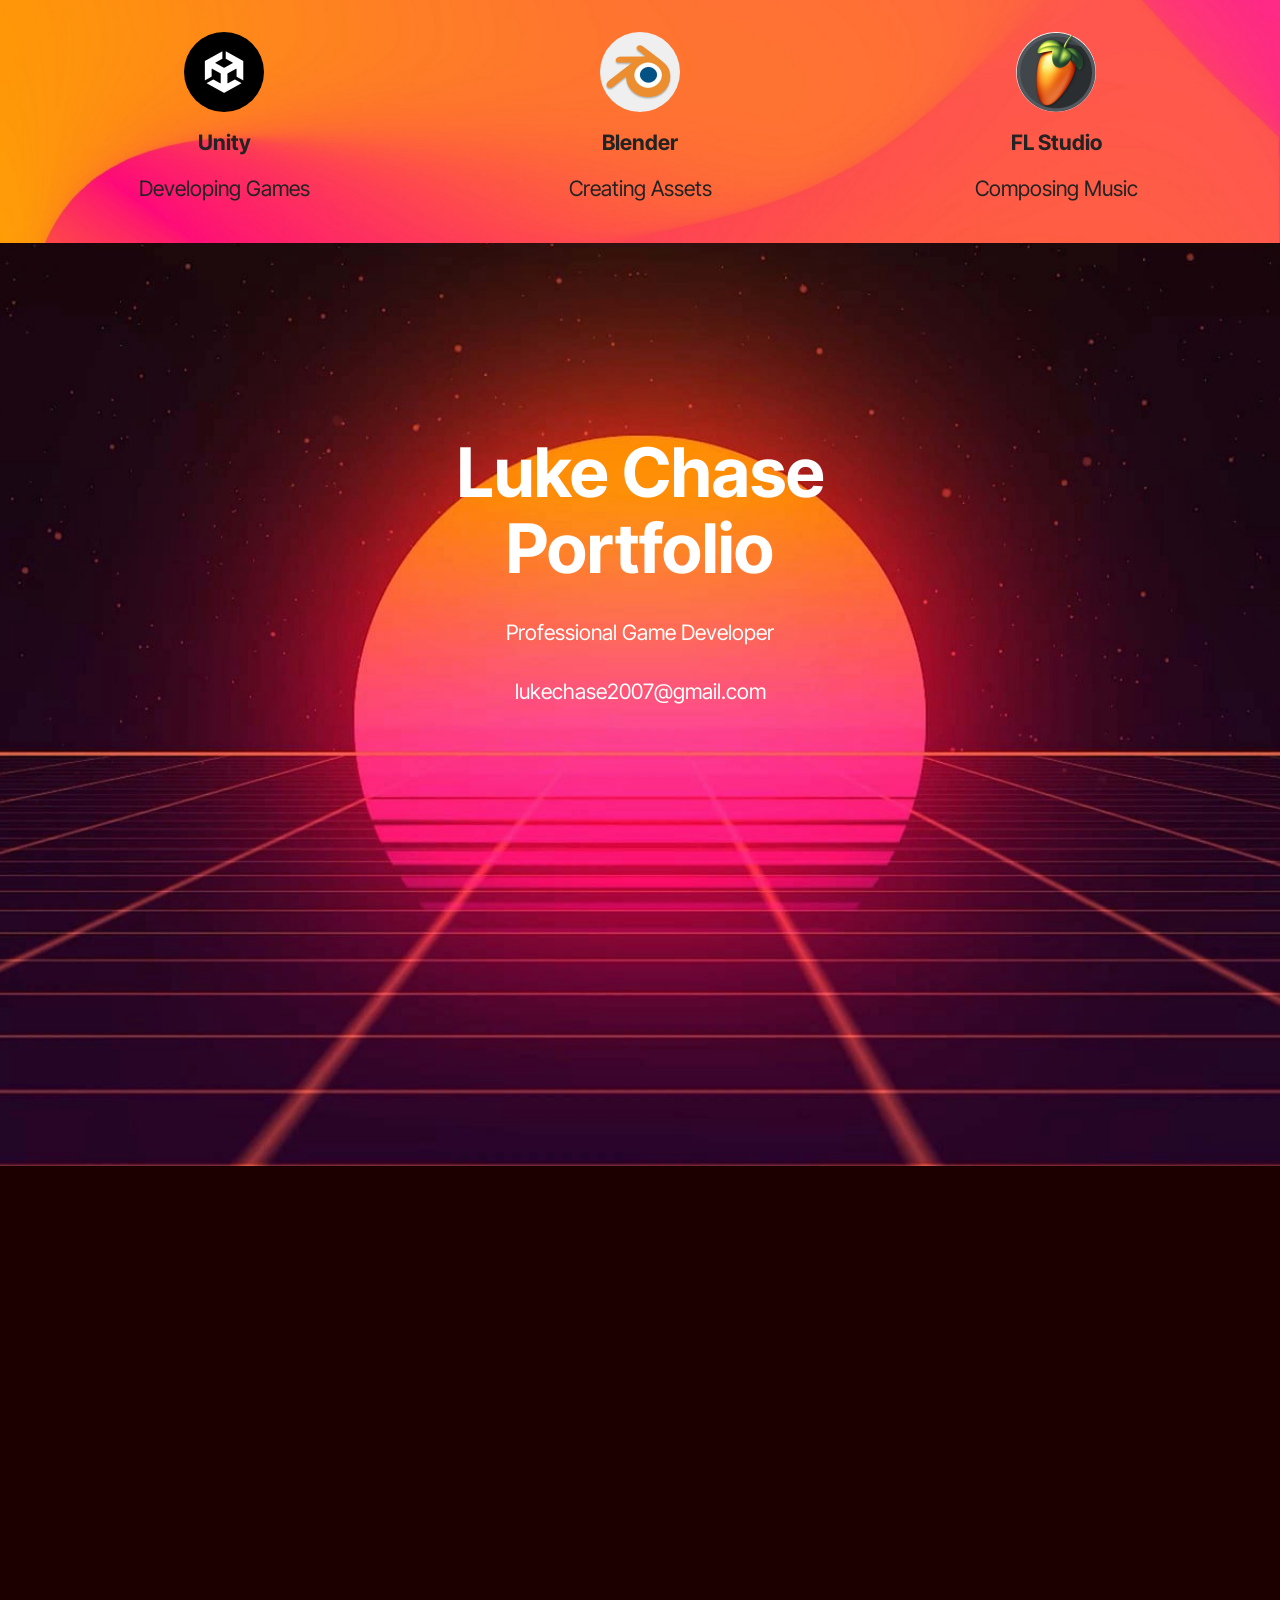
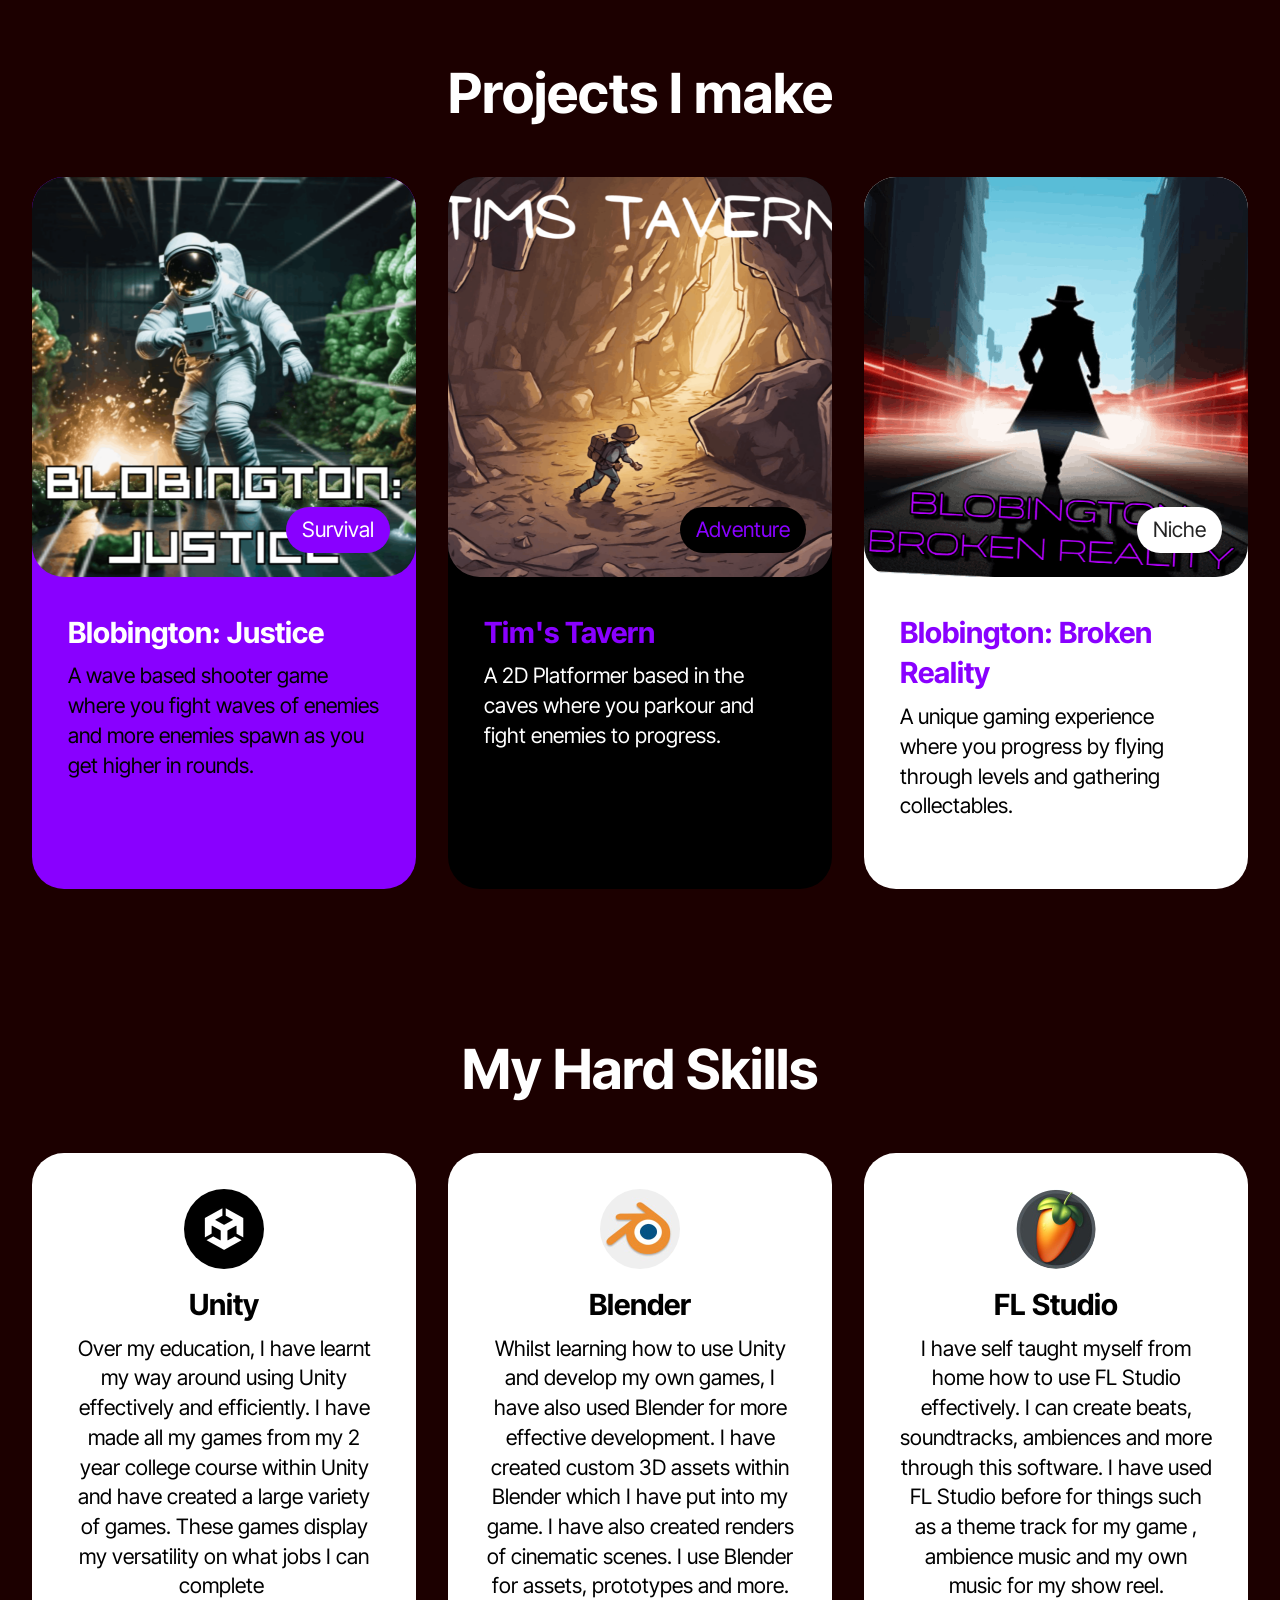
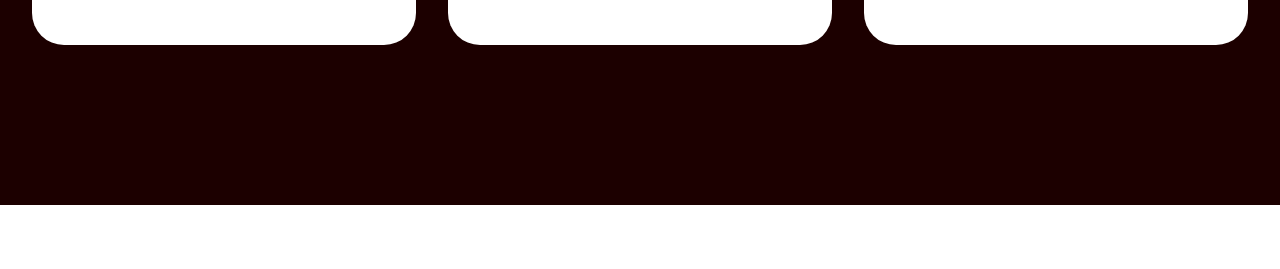
==== commit f326f05e: "final" ====
--- a/index.html
+++ b/index.html
@@ -10,19 +10,16 @@
   <meta name="description" content="">
   
   
-  <title>Home</title>
-  <link rel="stylesheet" href="assets/web/assets/mobirise-icons2/mobirise2.css">
+  <title>portfolio</title>
   <link rel="stylesheet" href="assets/bootstrap/css/bootstrap.min.css">
   <link rel="stylesheet" href="assets/bootstrap/css/bootstrap-grid.min.css">
   <link rel="stylesheet" href="assets/bootstrap/css/bootstrap-reboot.min.css">
+  <link rel="stylesheet" href="assets/parallax/jarallax.css">
   <link rel="stylesheet" href="assets/animatecss/animate.css">
-  <link rel="stylesheet" href="assets/dropdown/css/style.css">
-  <link rel="stylesheet" href="assets/socicon/css/styles.css">
   <link rel="stylesheet" href="assets/theme/css/style.css">
-  <link rel="stylesheet" href="assets/gallery/style.css">
   <link rel="preload" href="https://fonts.googleapis.com/css?family=Inter+Tight:100,200,300,400,500,600,700,800,900,100i,200i,300i,400i,500i,600i,700i,800i,900i&display=swap" as="style" onload="this.onload=null;this.rel='stylesheet'">
   <noscript><link rel="stylesheet" href="https://fonts.googleapis.com/css?family=Inter+Tight:100,200,300,400,500,600,700,800,900,100i,200i,300i,400i,500i,600i,700i,800i,900i&display=swap"></noscript>
-  <link rel="preload" as="style" href="assets/mobirise/css/mbr-additional.css?v=K7rstC"><link rel="stylesheet" href="assets/mobirise/css/mbr-additional.css?v=K7rstC" type="text/css">
+  <link rel="preload" as="style" href="assets/mobirise/css/mbr-additional.css?v=fPxPoK"><link rel="stylesheet" href="assets/mobirise/css/mbr-additional.css?v=fPxPoK" type="text/css">
 
   
   
@@ -30,523 +27,220 @@
 </head>
 <body>
   
-  <section data-bs-version="5.1" class="menu menu2 cid-tJS6tZXiPa" once="menu" id="menu02-0">
+  <section data-bs-version="5.1" class="features16 cid-uoDTfsb1Uc mbr-parallax-background" id="features016-1o">  
+  
+  
+  
+  <div class="container-fluid">
+    
+    <div class="row justify-content-center">
+      <div class="item features-without-image col-12 col-lg-4">
+        <div class="item-wrapper">
+          <div class="card-box">
+            <div class="img-box">
+              <div class="image-wrapper mb-3">
+                <img src="assets/images/channels4-profile-160x160.jpg" alt="Mobirise Website Builder">
+              </div>
+            </div>
+            <h4 class="card-title mbr-fonts-style mb-0 display-7">
+              <strong>Unity</strong></h4>
+            <h5 class="card-text mbr-fonts-style mt-3 display-7">
+              Developing Games</h5>
+            <div class="link-wrap">
+              
+            </div>
+          </div>
+        </div>
+      </div>
+      <div class="item features-without-image col-12 col-lg-4">
+        <div class="item-wrapper">
+          <div class="card-box">
+            <div class="img-box">
+              <div class="image-wrapper mb-3">
+                <img src="assets/images/00000015990-160x160.jpg" alt="Mobirise Website Builder">
+              </div>
+            </div>
+            <h4 class="card-title mbr-fonts-style mb-0 display-7">
+              <strong>Blender</strong></h4>
+            <h5 class="card-text mbr-fonts-style mt-3 display-7">
+              Creating Assets</h5>
+            <div class="link-wrap">
+              
+            </div>
+          </div>
+        </div>
+      </div>
+      <div class="item features-without-image col-12 col-lg-4">
+        <div class="item-wrapper">
+          <div class="card-box">
+            <div class="img-box">
+              <div class="image-wrapper mb-3">
+                <img src="assets/images/image-line-fl-studio-y6px-1-160x160.jpg" alt="Mobirise Website Builder">
+              </div>
+            </div>
+            <h4 class="card-title mbr-fonts-style mb-0 display-7"><strong>FL Studio</strong></h4>
+            <h5 class="card-text mbr-fonts-style mt-3 display-7">
+              Composing Music</h5>
+            <div class="link-wrap">
+              
+            </div>
+          </div>
+        </div>
+      </div>
+    </div>
+  </div>
+</section>
+
+<section data-bs-version="5.1" class="header7 cid-tHeG8PGECK mbr-parallax-background" id="header07-3">
+  
+
+  
+  
+  <div class="topbg"></div>
+  <div class="align-center container">
+    <div class="row justify-content-center">
+      <div class="col-md-12 col-lg-9">
+        <h1 class="mbr-section-title mbr-fonts-style mb-4 display-1"><strong>Luke Chase </strong><br><strong>Portfolio</strong></h1>
+        <p class="mbr-text mbr-fonts-style mb-4 display-7">
+          Professional Game Developer<br><br>lukechase2007@gmail.com</p>
+        
+      </div>
+    </div>
+
+    <div class="row mt-5 justify-content-center">
+      <div class="mbr-figure col-12 col-md-9"><iframe class="mbr-embedded-video" src="https://www.youtube.com/embed/ZfRlQkbrJPA?rel=0&amp;amp;mute=1&amp;showinfo=0&amp;autoplay=1&amp;loop=1&amp;playlist=ZfRlQkbrJPA" width="800" height="600" frameborder="0" allowfullscreen></iframe></div>
+    </div>
+  </div>
+</section>
+
+<section data-bs-version="5.1" class="features1 cid-tIsi3HZcCy" id="features01-0">
+  
+
+  
+  
+  <div class="container-fluid">
+    <div class="row justify-content-center mb-5">
+      <div class="col-12">
+        <h3 class="mbr-section-title mbr-fonts-style align-center mb-0 display-2"><strong>Projects I make</strong></h3>
+        
+      </div>
+    </div>
+    <div class="row justify-content-center">
+      <div class="col-sm-6 col-md-12 mb-3 mb-lg-0 col-lg-4">
+        <div class="card-wrap card1">
+          <div class="image-wrap">
+            <img src="assets/images/blobinton-justice-cover-art-881x881.png" alt="Mobirise Website Builder">
+            <div class="social-row display-7">
+              <div class="soc-item tag1">
+                <span class="tag1 mbr-fonts-style display-7">Survival</span>
+              </div>
+            </div>
+          </div>
+          <div class="content-wrap">
+            <h5 class="mbr-card-title card-title1 mbr-fonts-style align-left mb-2 display-5"><strong>Blobington: Justice</strong></h5>
+            
+            <p class="card-text1 mbr-fonts-style align-left mb-3 display-7">
+              A wave based shooter game where you fight waves of enemies and more enemies spawn as you get higher in rounds.</p>
+            
+          </div>
+        </div>
+      </div>
+
+      <div class="col-sm-6 col-md-12 mb-3 mb-lg-0 col-lg-4">
+        <div class="card-wrap card2">
+          <div class="image-wrap">
+            <img src="assets/images/tims-tavern-881x881.png" alt="Mobirise Website Builder">
+            <div class="social-row display-7">
+              <div class="soc-item tag2">
+                <span class="tag2 mbr-fonts-style display-7">
+                  Adventure</span>
+              </div>
+            </div>
+          </div>
+          <div class="content-wrap">
+            <h5 class="mbr-card-title card-title2 mbr-fonts-style align-left mb-2 display-5"><strong>Tim's Tavern</strong></h5>
+            
+            <p class="card-text2 mbr-fonts-style align-left mb-3 display-7">A 2D Platformer based in the caves where you parkour and fight enemies to progress.</p>
+            
+          </div>
+        </div>
+      </div>
+      <div class="col-sm-6 col-md-12 mb-3 mb-lg-0 col-lg-4">
+        <div class="card-wrap card3">
+          <div class="image-wrap">
+            <img src="assets/images/capture-1-610x662.png" alt="Mobirise Website Builder">
+            <div class="social-row display-7">
+              <div class="soc-item tag3">
+                <span class="tag3 mbr-fonts-style display-7">Niche</span>
+              </div>
+            </div>
+          </div>
+          <div class="content-wrap">
+            <h5 class="mbr-card-title card-title3 mbr-fonts-style align-left mb-2 display-5"><strong>Blobington: Broken Reality</strong></h5>
+            
+            <p class="card-text3 mbr-fonts-style align-left mb-3 display-7">A unique gaming experience where you progress by flying through levels and gathering collectables.</p>
+            
+          </div>
+        </div>
+      </div>
+
+      
+    </div>
+  </div>
+</section>
+
+<section data-bs-version="5.1" class="features19 cid-uoDYOx6cSm" id="features019-1p">
 	
 
-	<nav class="navbar navbar-dropdown navbar-fixed-top navbar-expand-lg">
-		<div class="container">
-			<div class="navbar-brand">
-				<span class="navbar-logo">
-					<a href="https://mobirise.com">
-						<img src="assets/images/logo.png" alt="Mobirise Website Builder" style="height: 3rem;">
-					</a>
-				</span>
-				<span class="navbar-caption-wrap"><a class="navbar-caption text-black text-primary display-4" href="index.html#header05-1">Mobirise</a></span>
-			</div>
-			<button class="navbar-toggler" type="button" data-toggle="collapse" data-bs-toggle="collapse" data-target="#navbarSupportedContent" data-bs-target="#navbarSupportedContent" aria-controls="navbarNavAltMarkup" aria-expanded="false" aria-label="Toggle navigation">
-				<div class="hamburger">
-					<span></span>
-					<span></span>
-					<span></span>
-					<span></span>
-				</div>
-			</button>
-			<div class="collapse navbar-collapse" id="navbarSupportedContent">
-				<ul class="navbar-nav nav-dropdown" data-app-modern-menu="true"><li class="nav-item">
-						<a class="nav-link link text-black text-primary display-4" href="index.html#header01-7">About</a>
-					</li>
-					<li class="nav-item">
-						<a class="nav-link link text-black text-primary display-4" href="index.html#features04-w" aria-expanded="false">Services</a>
-					</li>
-					<li class="nav-item">
-						<a class="nav-link link text-black text-primary display-4" href="index.html#contacts02-9">Contacts</a>
-					</li></ul>
-				
-				<div class="navbar-buttons mbr-section-btn"><a class="btn btn-primary display-4" href="index.html#form02-6"> Start now</a></div>
-			</div>
-		</div>
-	</nav>
-</section>
-
-<section data-bs-version="5.1" class="header5 cid-tJS6uM4N87" id="header05-1">
-	
-
-	
-	
-	<div class="topbg"></div>
-	<div class="align-center container">
-		<div class="row justify-content-center">
-			<div class="col-md-12 col-lg-9">
-				<h1 class="mbr-section-title mbr-fonts-style mb-4 display-1"><strong>Create amazing websites</strong></h1>
-				<p class="mbr-text mbr-fonts-style mb-4 display-7">Click any text to edit or style it. Select text to insert a link.
-<br>Click the blue icon at the top right corner (Block Parameters) of the block to hide/show buttons, text, title, and change the block background. Click the red "+" button at the bottom right corner to add a new block. Use the top left menu to create new pages, sites, and add new themes and extensions.</p>
-				<div class="mbr-section-btn mt-3"><a class="btn btn-primary display-7" href="index.html#form02-6">Start now</a> <a class="btn btn-primary-outline display-7" href="index.html#gallery02-v">Live demo</a></div>
-			</div>
-		</div>
-		<div class="row mt-5 justify-content-center">
-			<div class="col-12 col-lg-12">
-				<img src="assets/images/11.jpg" alt="Mobirise Website Builder" title="">
-			</div>
-		</div>
-	</div>
-</section>
-
-<section data-bs-version="5.1" class="features4 cid-tMlEXTHLbS" id="features04-w">
 	
 	
 	<div class="container">
 		<div class="row justify-content-center">
-			<div class="col-12 content-head">
-				<div class="mbr-section-head mb-5">
-					<h4 class="mbr-section-title mbr-fonts-style align-center mb-0 display-2"><strong>Our Services</strong></h4>
-					<h5 class="mbr-section-subtitle mbr-fonts-style align-center mb-0 mt-4 display-7">Hover over pictures to add more cards or rearrange them with the Tools panel. Add multiple cards by selecting multiple images. You can set the number of columns in Block Parameters.</h5>
-					
-				</div>
+			<div class="col-12 mb-5 content-head">
+				<h3 class="mbr-section-title mbr-fonts-style align-center mb-0 display-2"><strong>My Hard Skills</strong></h3>
+				
 			</div>
 		</div>
 		<div class="row">
-			<div class="item features-image col-12 col-md-6 col-lg-4">
+			<div class="item features-without-image col-12 col-lg-4 item-mb active">
 				<div class="item-wrapper">
-					<div class="item-img">
-						<img src="assets/images/gallery03.jpg" alt="Mobirise Website Builder">
-					</div>
-					<div class="item-content">
-						<h5 class="item-title mbr-fonts-style display-5">
-							<strong>Marketing</strong>
-						</h5>
-						
-						<p class="mbr-text mbr-fonts-style display-7">
-							Service Description. You can show/hide the title, subtitle, text, button in the Block Parameters
-						</p>
-						<div class="mbr-section-btn item-footer"><a href="" class="btn item-btn btn-primary display-7">Learn more</a></div>
-					</div>
-
-				</div>
-			</div>
-			<div class="item features-image col-12 col-md-6 col-lg-4">
-				<div class="item-wrapper">
-					<div class="item-img">
-						<img src="assets/images/gallery05.jpg" alt="Mobirise Website Builder">
-					</div>
-					<div class="item-content">
-						<h5 class="item-title mbr-fonts-style display-5">
-							<strong>Promotion</strong>
-						</h5>
-						
-						<p class="mbr-text mbr-fonts-style display-7">
-							Service Description. You can show/hide the title, subtitle, text, button in the Block Parameters
-						</p>
-						<div class="mbr-section-btn item-footer"><a href="" class="btn item-btn btn-primary display-7">Learn more</a></div>
+					<div class="card-box align-left">
+						<div class="img-wrapper mb-3">
+							<img class="" src="assets/images/channels4-profile-1-160x160.jpg" alt="" data-slide-to="0" data-bs-slide-to="0">
+						</div>
+						<h5 class="card-title mbr-fonts-style display-5">
+							<strong>Unity</strong></h5>
+						<p class="card-text mbr-fonts-style display-7">Over my education, I have learnt my way around using Unity effectively and efficiently. I have made all my games from my 2 year college course within Unity and have created a large variety of games. These games display my versatility on what jobs I can complete&nbsp;</p>
 					</div>
 				</div>
 			</div>
-			<div class="item features-image col-12 col-md-6 col-lg-4">
+			
+			<div class="item features-without-image col-12 col-lg-4 item-mb">
 				<div class="item-wrapper">
-					<div class="item-img">
-						<img src="assets/images/gallery02.jpg" alt="Mobirise Website Builder">
+					<div class="card-box align-left">
+						<div class="img-wrapper mb-3">
+							<img class="" src="assets/images/00000015990-1-160x160.jpg" alt="" data-slide-to="1" data-bs-slide-to="1">
+						</div>
+						<h5 class="card-title mbr-fonts-style display-5">
+							<strong>Blender</strong></h5>
+						<p class="card-text mbr-fonts-style display-7">Whilst learning how to use Unity and develop my own games, I have also used Blender for more effective development. I have created custom 3D assets within Blender which I have put into my game. I have also created renders of cinematic scenes. I use Blender for assets, prototypes and more.</p>
 					</div>
-					<div class="item-content">
-						<h5 class="item-title mbr-fonts-style display-5">
-							<strong>Branding</strong>
-						</h5>
-						
-						<p class="mbr-text mbr-fonts-style display-7">
-							Service Description. You can show/hide the title, subtitle, text, button in the Block Parameters<br>
-						</p>
-						<div class="mbr-section-btn item-footer"><a href="" class="btn item-btn btn-primary display-7">Learn more</a></div>
+				</div>
+			</div><div class="item features-without-image col-12 col-lg-4 item-mb">
+				<div class="item-wrapper">
+					<div class="card-box align-left">
+						<div class="img-wrapper mb-3">
+							<img class="" src="assets/images/image-line-fl-studio-y6px-2-160x160.jpg" alt="" data-slide-to="2" data-bs-slide-to="2">
+						</div>
+						<h5 class="card-title mbr-fonts-style display-5">
+							<strong>FL Studio</strong></h5>
+						<p class="card-text mbr-fonts-style display-7">I have self taught myself from home how to use FL Studio effectively. I can create beats, soundtracks, ambiences and more through this software. I have used FL Studio before for things such as a theme track for my game , ambience music and my own music for my show reel.</p>
 					</div>
 				</div>
 			</div>
 		</div>
 	</div>
-</section>
-
-<section data-bs-version="5.1" class="gallery1 mbr-gallery cid-tMlDYtQ5fF" id="gallery02-v">
-    
-
-    
-    
-
-    <div class="container-fluid">
-        <div class="row justify-content-center">
-            <div class="col-12 content-head">
-                <div class="mbr-section-head mb-5">
-                    <h3 class="mbr-section-title mbr-fonts-style align-center m-0 display-2"><strong>Gallery with Masonry Grid and Popup Slider</strong></h3>
-                    <h4 class="mbr-section-subtitle mbr-fonts-style align-center mb-0 mt-4 display-7">Use images of different sizes in this gallery. Click on the image to change it. Click on the + (Add Items) button to add multiple pictures at once.</h4>
-                </div>
-            </div>
-        </div>
-        <div class="row mbr-gallery mbr-masonry" data-masonry="{&quot;percentPosition&quot;: true }">
-            <div class="col-12 col-md-6 col-lg-3 item gallery-image">
-                <div class="item-wrapper" data-toggle="modal" data-bs-toggle="modal" data-target="#urWBNL4hZ9-modal" data-bs-target="#urWBNL4hZ9-modal">
-                    <img class="w-100" src="assets/images/gallery03.jpg" alt="Mobirise Website Builder" data-slide-to="0" data-bs-slide-to="0" data-target="#lb-urWBNL4hZ9" data-bs-target="#lb-urWBNL4hZ9">
-                    <div class="icon-wrapper">
-                        <span class="mobi-mbri mobi-mbri-search mbr-iconfont mbr-iconfont-btn"></span>
-                    </div>
-                </div>
-                
-            </div>
-            <div class="col-12 col-md-6 col-lg-3 item gallery-image">
-                <div class="item-wrapper" data-toggle="modal" data-bs-toggle="modal" data-target="#urWBNL4hZ9-modal" data-bs-target="#urWBNL4hZ9-modal">
-                    <img class="w-100" src="assets/images/gallery13.jpg" alt="Mobirise Website Builder" data-slide-to="1" data-bs-slide-to="1" data-target="#lb-urWBNL4hZ9" data-bs-target="#lb-urWBNL4hZ9">
-                    <div class="icon-wrapper">
-                        <span class="mobi-mbri mobi-mbri-search mbr-iconfont mbr-iconfont-btn"></span>
-                    </div>
-                </div>
-                
-            </div>
-            <div class="col-12 col-md-6 col-lg-3 item gallery-image">
-                <div class="item-wrapper" data-toggle="modal" data-bs-toggle="modal" data-target="#urWBNL4hZ9-modal" data-bs-target="#urWBNL4hZ9-modal">
-                    <img class="w-100" src="assets/images/gallery10.jpg" alt="Mobirise Website Builder" data-slide-to="2" data-bs-slide-to="2" data-target="#lb-urWBNL4hZ9" data-bs-target="#lb-urWBNL4hZ9">
-                    <div class="icon-wrapper">
-                        <span class="mobi-mbri mobi-mbri-search mbr-iconfont mbr-iconfont-btn"></span>
-                    </div>
-                </div>
-                
-            </div>
-            <div class="col-12 col-md-6 col-lg-3 item gallery-image">
-                <div class="item-wrapper" data-toggle="modal" data-bs-toggle="modal" data-target="#urWBNL4hZ9-modal" data-bs-target="#urWBNL4hZ9-modal">
-                    <img class="w-100" src="assets/images/gallery08.jpg" alt="Mobirise Website Builder" data-slide-to="3" data-bs-slide-to="3" data-target="#lb-urWBNL4hZ9" data-bs-target="#lb-urWBNL4hZ9">
-                    <div class="icon-wrapper">
-                        <span class="mobi-mbri mobi-mbri-search mbr-iconfont mbr-iconfont-btn"></span>
-                    </div>
-                </div>
-                
-            </div>
-            <div class="col-12 col-md-6 col-lg-3 item gallery-image">
-                <div class="item-wrapper" data-toggle="modal" data-bs-toggle="modal" data-target="#urWBNL4hZ9-modal" data-bs-target="#urWBNL4hZ9-modal">
-                    <img class="w-100" src="assets/images/gallery06.jpg" alt="Mobirise Website Builder" data-slide-to="4" data-bs-slide-to="4" data-target="#lb-urWBNL4hZ9" data-bs-target="#lb-urWBNL4hZ9">
-                    <div class="icon-wrapper">
-                        <span class="mobi-mbri mobi-mbri-search mbr-iconfont mbr-iconfont-btn"></span>
-                    </div>
-                </div>
-                
-            </div>
-            <div class="col-12 col-md-6 col-lg-3 item gallery-image">
-                <div class="item-wrapper" data-toggle="modal" data-bs-toggle="modal" data-target="#urWBNL4hZ9-modal" data-bs-target="#urWBNL4hZ9-modal">
-                    <img class="w-100" src="assets/images/gallery02.jpg" alt="Mobirise Website Builder" data-slide-to="5" data-bs-slide-to="5" data-target="#lb-urWBNL4hZ9" data-bs-target="#lb-urWBNL4hZ9">
-                    <div class="icon-wrapper">
-                        <span class="mobi-mbri mobi-mbri-search mbr-iconfont mbr-iconfont-btn"></span>
-                    </div>
-                </div>
-                
-            </div>
-            <div class="col-12 col-md-6 col-lg-3 item gallery-image">
-                <div class="item-wrapper" data-toggle="modal" data-bs-toggle="modal" data-target="#urWBNL4hZ9-modal" data-bs-target="#urWBNL4hZ9-modal">
-                    <img class="w-100" src="assets/images/gallery01.jpg" alt="Mobirise Website Builder" data-slide-to="6" data-bs-slide-to="6" data-target="#lb-urWBNL4hZ9" data-bs-target="#lb-urWBNL4hZ9">
-                    <div class="icon-wrapper">
-                        <span class="mobi-mbri mobi-mbri-search mbr-iconfont mbr-iconfont-btn"></span>
-                    </div>
-                </div>
-                
-            </div>
-        </div>
-
-        <div class="modal mbr-slider" tabindex="-1" role="dialog" aria-hidden="true" id="urWBNL4hZ9-modal">
-            <div class="modal-dialog" role="document">
-                <div class="modal-content">
-                    <div class="modal-body">
-                        <div class="carousel slide" id="lb-urWBNL4hZ9" data-interval="5000" data-bs-interval="5000">
-                            <div class="carousel-inner">
-                                <div class="carousel-item active">
-                                    <img class="d-block w-100" src="assets/images/gallery03.jpg" alt="Mobirise Website Builder">
-                                </div>
-                                <div class="carousel-item">
-                                    <img class="d-block w-100" src="assets/images/gallery13.jpg" alt="Mobirise Website Builder">
-                                </div>
-                                <div class="carousel-item">
-                                    <img class="d-block w-100" src="assets/images/gallery10.jpg" alt="Mobirise Website Builder">
-                                </div>
-                                <div class="carousel-item">
-                                    <img class="d-block w-100" src="assets/images/gallery08.jpg" alt="Mobirise Website Builder">
-                                </div>
-                                <div class="carousel-item">
-                                    <img class="d-block w-100" src="assets/images/gallery06.jpg" alt="Mobirise Website Builder">
-                                </div>
-                                <div class="carousel-item">
-                                    <img class="d-block w-100" src="assets/images/gallery02.jpg" alt="Mobirise Website Builder">
-                                </div>
-                                <div class="carousel-item">
-                                    <img class="d-block w-100" src="assets/images/gallery01.jpg" alt="Mobirise Website Builder">
-                                </div>
-                            </div>
-                            <ol class="carousel-indicators">
-                                <li data-slide-to="0" data-bs-slide-to="0" class="active" data-target="#lb-urWBNL4hZ9" data-bs-target="#lb-urWBNL4hZ9"></li>
-                                <li data-slide-to="1" data-bs-slide-to="1" data-target="#lb-urWBNL4hZ9" data-bs-target="#lb-urWBNL4hZ9"></li>
-                                <li data-slide-to="2" data-bs-slide-to="2" data-target="#lb-urWBNL4hZ9" data-bs-target="#lb-urWBNL4hZ9"></li>
-                                <li data-slide-to="3" data-bs-slide-to="3" data-target="#lb-urWBNL4hZ9" data-bs-target="#lb-urWBNL4hZ9"></li>
-                                <li data-slide-to="4" data-bs-slide-to="4" data-target="#lb-urWBNL4hZ9" data-bs-target="#lb-urWBNL4hZ9"></li>
-                                <li data-slide-to="5" data-bs-slide-to="5" data-target="#lb-urWBNL4hZ9" data-bs-target="#lb-urWBNL4hZ9"></li>
-                                <li data-slide-to="6" data-bs-slide-to="6" data-target="#lb-urWBNL4hZ9" data-bs-target="#lb-urWBNL4hZ9"></li>
-                            </ol>
-                            <a role="button" href="" class="close" data-dismiss="modal" data-bs-dismiss="modal" aria-label="Close">
-                            </a>
-                            <a class="carousel-control-prev carousel-control" role="button" data-slide="prev" data-bs-slide="prev" href="#lb-urWBNL4hZ9">
-                                <span class="mobi-mbri mobi-mbri-arrow-prev" aria-hidden="true"></span>
-                                <span class="sr-only visually-hidden">Previous</span>
-                            </a>
-                            <a class="carousel-control-next carousel-control" role="button" data-slide="next" data-bs-slide="next" href="#lb-urWBNL4hZ9">
-                                <span class="mobi-mbri mobi-mbri-arrow-next" aria-hidden="true"></span>
-                                <span class="sr-only visually-hidden">Next</span>
-                            </a>
-                        </div>
-                    </div>
-                </div>
-            </div>
-        </div>
-    </div>
-</section>
-
-<section data-bs-version="5.1" class="header09 cid-tLAX5BnXkJ" id="header09-q">
-	
-	
-	<div class="container">
-		<div class="row">
-			<div class="content-wrap col-12 col-md-8">
-				<h1 class="mbr-section-title mbr-fonts-style mbr-white mb-4 display-1"><strong>Unlock boundless possibilities</strong></h1>
-				
-				<p class="mbr-fonts-style mbr-text mbr-white mb-4 display-7">
-					Mobirise Free Website Maker is perfect for non-techies and great for pro-coders for fast prototyping and small customers' projects.
-				</p>
-				<div class="mbr-section-btn"><a class="btn btn-white-outline display-7" href="https://mobiri.se">Learn more</a></div>
-			</div>
-		</div>
-	</div>
-</section>
-
-<section data-bs-version="5.1" class="header7 cid-tLeaLmEeFr" id="header07-h">
-  
-
-  
-  
-  
-  <div class="align-center container">
-    <div class="row justify-content-center">
-      <div class="col-md-12 col-lg-9 mb-5">
-        <h1 class="mbr-section-title mbr-fonts-style display-1"><strong>Block with video</strong>
-        </h1>
-        <p class="mbr-text mbr-fonts-style mt-4 display-7">
-          Click on the media content to replace it. In some blocks, you can change media content via Block Parameters.
-        </p>
-        
-      </div>
-    </div>
-
-    <div class="row justify-content-center">
-      <div class="mbr-figure col-12 col-md-12"><iframe class="mbr-embedded-video" src="https://www.youtube.com/embed/sGpPgQeEyOc?rel=0&amp;amp;mute=1&amp;showinfo=0&amp;autoplay=1&amp;loop=1&amp;playlist=sGpPgQeEyOc" width="1280" height="720" frameborder="0" allowfullscreen></iframe></div>
-    </div>
-  </div>
-</section>
-
-<section data-bs-version="5.1" class="header1 cid-tJS9vXDdRK" id="header01-7">
-	
-
-	
-	
-
-	<div class="container">
-		<div class="row justify-content-center">
-			<div class="col-12 col-md-12 col-lg-7 image-wrapper">
-				<img class="w-100" src="assets/images/gallery01.jpg" alt="Mobirise Website Builder">
-			</div>
-			<div class="col-12 col-lg col-md-12">
-				<div class="text-wrapper align-left">
-					<h1 class="mbr-section-title mbr-fonts-style mb-4 display-2"><strong>About us</strong></h1>
-					<p class="mbr-text mbr-fonts-style mb-4 display-7">
-						Most blocks can be used with various types of backgrounds: color, pictures, or videos. It can be set in Block Parameters.&nbsp;You can show/hide the title, subtitle, text, button in the Block Parameters (blue gear icon at the top right corner of the block).&nbsp;</p>
-					<div class="mbr-section-btn mt-3"><a class="btn btn-primary display-7" href="https://mobiri.se">Start now</a></div>
-				</div>
-			</div>
-		</div>
-	</div>
-</section>
-
-<section data-bs-version="5.1" class="features15 cid-tLek7gQhG7" id="features015-m">
-	
-
-	
-	
-	<div class="container">
-		<div class="mbr-section-head mb-5">
-			<h4 class="mbr-section-title mbr-fonts-style align-center mb-0 display-2">
-			  <strong>Why us?</strong></h4>
-			
-		  </div>
-		<div class="row justify-content-center">
-			<div class="item features-without-image col-12 col-lg-4">
-				<div class="item-wrapper">
-					<div class="img-wrapper">
-						<img src="assets/images/shop1.jpg" alt="Mobirise Website Builder">
-					</div>
-					<div class="card-box">
-						<h4 class="card-title mbr-fonts-style mb-3 display-5">
-							<strong>Free</strong></h4>
-						<h5 class="card-text mbr-fonts-style display-7">
-							Mobirise is a free website builder. Mobirise is a free website builder. Mobirise is a free website builder.</h5>
-					</div>
-				</div>
-			</div>
-			<div class="item features-without-image col-12 col-lg-4">
-				<div class="item-wrapper">
-					<div class="img-wrapper">
-						<img src="assets/images/shop2.jpg" alt="Mobirise Website Builder">
-					</div>
-					<div class="card-box">
-						<h4 class="card-title mbr-fonts-style mb-3 display-5">
-							<strong>Easy</strong></h4>
-						<h5 class="card-text mbr-fonts-style display-7">
-							Create landing pages with ease. Create landing pages with ease. Create landing pages with ease.<br><br></h5>
-					</div>
-				</div>
-			</div>
-			<div class="item features-without-image col-12 col-lg-4">
-				<div class="item-wrapper">
-					<div class="img-wrapper">
-						<img src="assets/images/shop3.jpg" alt="Mobirise Website Builder">
-					</div>
-					<div class="card-box">
-						<h4 class="card-title mbr-fonts-style mb-3 display-5">
-							<strong>Beautiful</strong></h4>
-						<h5 class="card-text mbr-fonts-style display-7">
-							Build a website with Mobirise. Build a web page with Mobirise. Create a website with Mobirise.</h5>
-					</div>
-				</div>
-			</div>
-		</div>
-	</div>
-</section>
-
-<section data-bs-version="5.1" class="form5 cid-tJS9pBcTSa" id="form02-6">
-    
-    
-    <div class="container">
-        <div class="mbr-section-head mb-5">
-            <h3 class="mbr-section-title mbr-fonts-style align-center mb-0 display-2">
-                <strong>Contact Form</strong></h3>
-            <h4 class="mbr-section-subtitle mbr-fonts-style align-center mb-0 mt-4 display-7">To change your notification email, click on any form field below.
-<div>The number of submissions is limited to 10 per day without the Form Builder.</div></h4>
-        </div>
-        <div class="row justify-content-center mt-4">
-            <div class="col-lg-8 mx-auto mbr-form" data-form-type="formoid">
-                <form action="https://mobirise.eu/" method="POST" class="mbr-form form-with-styler" data-form-title="Form Name"><input type="hidden" name="email" data-form-email="true" value="SRoYdy2zb50C6esecY+Wz36VbpsxHeADmLSQ5aeoxktHMvCydoOFHqNxv6XvgqyqlcuAcrqxmCa3VBOo+gm5arYlnQwxUnruzkswWCZAD0CUPpx6onhZeR32OvYcT/DL">
-                    <div class="row">
-                        <div hidden="hidden" data-form-alert="" class="alert alert-success col-12">Thanks for filling out the form!</div>
-                        <div hidden="hidden" data-form-alert-danger="" class="alert alert-danger col-12">
-                            Oops...! some problem!
-                        </div>
-                    </div>
-                    <div class="dragArea row">
-                        <div class="col-md col-sm-12 form-group mb-3" data-for="name">
-                            <input type="text" name="name" placeholder="Name" data-form-field="name" class="form-control" value="" id="name-form02-6">
-                        </div>
-                        <div class="col-md col-sm-12 form-group mb-3" data-for="email">
-                            <input type="email" name="email" placeholder="Email" data-form-field="email" class="form-control" value="" id="email-form02-6">
-                        </div>
-                        <div class="col-12 form-group mb-3" data-for="phone">
-                            <input type="tel" name="phone" placeholder="Phone" data-form-field="phone" class="form-control" value="" id="phone-form02-6">
-                        </div>
-                        <div class="col-12 form-group mb-3" data-for="textarea">
-                            <textarea name="textarea" placeholder="Message" data-form-field="textarea" class="form-control" id="textarea-form02-6"></textarea>
-                        </div>
-                        <div class="col-lg-12 col-md-12 col-sm-12 align-center mbr-section-btn">
-                            <button type="submit" class="btn btn-primary display-7">Send message</button>
-                        </div>
-                    </div>
-                </form>
-            </div>
-        </div>
-    </div>
-</section>
-
-<section data-bs-version="5.1" class="contacts2 map1 cid-tLdYHD757A" id="contacts02-9">
-
-    
-
-    
-    <div class="container">
-        <div class="mbr-section-head mb-5">
-            <h3 class="mbr-section-title mbr-fonts-style align-center mb-0 display-2">
-                <strong>Contacts</strong>
-            </h3>
-            
-        </div>
-        <div class="row justify-content-center mt-4">
-            <div class="card col-12 col-md-5">
-                <div class="card-wrapper">
-                    <div class="text-wrapper">
-                        <h5 class="cardTitle mbr-fonts-style mb-2 display-5">
-                        <strong>Get in touch</strong></h5>
-                    <ul class="list mbr-fonts-style display-7">
-                        <li class="mbr-text item-wrap"><span style="font-size: 1.4rem;">Phone: </span><a href="tel:+12345678910" class="text-primary" style="font-size: 1.4rem;">0 (800) 123 45 67</a><br></li>
-                        <li class="mbr-text item-wrap">WhatsApp: <a href="https://wa.me/12345678910" class="text-primary">0 (800) 123 45 67</a></li>
-                        <li class="mbr-text item-wrap">Email: <a href="mailto:info@site.com" class="text-primary">info@site.com</a></li><li class="mbr-text item-wrap"><br></li>
-                        <li class="mbr-text item-wrap">Address: </li><li class="mbr-text item-wrap">350 5th Ave, New York, NY 10118</li><li class="mbr-text item-wrap"><span style="font-size: 1.4rem;">Working hours:</span><br></li><li class="mbr-text item-wrap">9:00AM - 6:00PM</li>
-                    </ul>
-                    </div>
-                </div>
-            </div>
-            <div class="map-wrapper col-12 col-md-7">
-                <div class="google-map"><iframe frameborder="0" style="border:0" src="https://www.google.com/maps/embed?pb=!1m14!1m8!1m3!1d6045.3003145248895!2d-73.9884657!3d40.7477229!3m2!1i1024!2i768!4f13.1!3m3!1m2!1s0x89c259a9ac1f1b85%3A0x7e33d1c0e7af3be4!2zMzUwIDV0aCBBdmUsIE5ldyBZb3JrLCBOWSAxMDExOCwg0KHQqNCQ!5e0!3m2!1sru!2sru!4v1689597362021!5m2!1sen!2sen" allowfullscreen=""></iframe></div>
-            </div>
-        </div>
-    </div>
-</section>
-
-<section data-bs-version="5.1" class="footer1 programm5 cid-tJS9NNcTLZ" once="footers" id="footer03-8">
-
-        
-
-    
-
-    <div class="container">
-        <div class="row">
-
-            <div class="row-links mb-4">
-                <ul class="header-menu">
-                  
-                  
-                  
-                  
-                <li class="header-menu-item mbr-fonts-style display-5"><a href="index.html#header01-7" class="text-danger">About</a></li><li class="header-menu-item mbr-fonts-style display-5"><a href="index.html#features04-w" class="text-danger text-primary">Services</a></li><li class="header-menu-item mbr-fonts-style display-5"><a href="index.html#contacts02-9" class="text-danger">Contacts</a></li><li class="header-menu-item mbr-fonts-style display-5"><a href="index.html#gallery02-v" class="text-danger text-primary">Works</a></li></ul>
-              </div>
-
-            <div class="col-12">
-                <div class="social-row">
-                    <div class="soc-item">
-                        <a href="https://mobiri.se/" target="_blank">
-                            <span class="mbr-iconfont socicon socicon-facebook display-7"></span>
-                        </a>
-                    </div>
-                    <div class="soc-item">
-                        <a href="https://mobiri.se/" target="_blank">
-                            <span class="mbr-iconfont socicon-twitter socicon"></span>
-                        </a>
-                    </div>
-                    <div class="soc-item">
-                        <a href="https://mobiri.se/" target="_blank">
-                            <span class="mbr-iconfont socicon-instagram socicon"></span>
-                        </a>
-                    </div>
-                    <div class="soc-item">
-                        <a href="https://mobiri.se/" target="_blank">
-                            <span class="mbr-iconfont socicon-tiktok socicon"></span>
-                        </a>
-                    </div>
-                    <div class="soc-item">
-                        <a href="https://mobiri.se/" target="_blank">
-                            <span class="mbr-iconfont socicon-youtube socicon"></span>
-                        </a>
-                    </div>
-                </div>
-            </div>
-            <div class="col-12 mt-5">
-                <p class="mbr-fonts-style copyright display-7">
-                    © Copyright 2030 Mobirise - All Rights Reserved
-                </p>
-            </div>
-        </div>
-    </div>
-</section><section class="display-7" style="padding: 0;align-items: center;justify-content: center;flex-wrap: wrap;    align-content: center;display: flex;position: relative;height: 4rem;"><a href="https://mobiri.se/3436846" style="flex: 1 1;height: 4rem;position: absolute;width: 100%;z-index: 1;"><img alt="" style="height: 4rem;" src="[data-uri]"></a><p style="margin: 0;text-align: center;" class="display-7">&#8204;</p><a style="z-index:1" href="https://mobirise.com/builder/ai-website-builder.html">AI Website Software</a></section><script src="assets/bootstrap/js/bootstrap.bundle.min.js"></script>  <script src="assets/smoothscroll/smooth-scroll.js"></script>  <script src="assets/ytplayer/index.js"></script>  <script src="assets/dropdown/js/navbar-dropdown.js"></script>  <script src="assets/masonry/masonry.pkgd.min.js"></script>  <script src="assets/imagesloaded/imagesloaded.pkgd.min.js"></script>  <script src="assets/theme/js/script.js"></script>  <script src="assets/gallery/player.min.js"></script>  <script src="assets/gallery/script.js"></script>  <script src="assets/formoid/formoid.min.js"></script>  
+</section><section class="display-7" style="padding: 0;align-items: center;justify-content: center;flex-wrap: wrap;    align-content: center;display: flex;position: relative;height: 4rem;"><a href="https://mobiri.se/3436846" style="flex: 1 1;height: 4rem;position: absolute;width: 100%;z-index: 1;"><img alt="" style="height: 4rem;" src="[data-uri]"></a><p style="margin: 0;text-align: center;" class="display-7">&#8204;</p><a style="z-index:1" href="https://mobirise.com/html-builder.html">HTML Website Maker</a></section><script src="assets/bootstrap/js/bootstrap.bundle.min.js"></script>  <script src="assets/parallax/jarallax.js"></script>  <script src="assets/smoothscroll/smooth-scroll.js"></script>  <script src="assets/ytplayer/index.js"></script>  <script src="assets/theme/js/script.js"></script>  
   
   
   <input name="animation" type="hidden">
--- a/assets/parallax/jarallax.css
+++ b/assets/parallax/jarallax.css
@@ -0,0 +1,15 @@
+.jarallax {
+    position: relative;
+    z-index: 0;
+}
+.jarallax > .jarallax-img {
+    position: absolute;
+    object-fit: cover;
+    /* support for plugin https://github.com/bfred-it/object-fit-images */
+    font-family: 'object-fit: cover;';
+    top: 0;
+    left: 0;
+    width: 100%;
+    height: 100%;
+    z-index: -1;
+}
